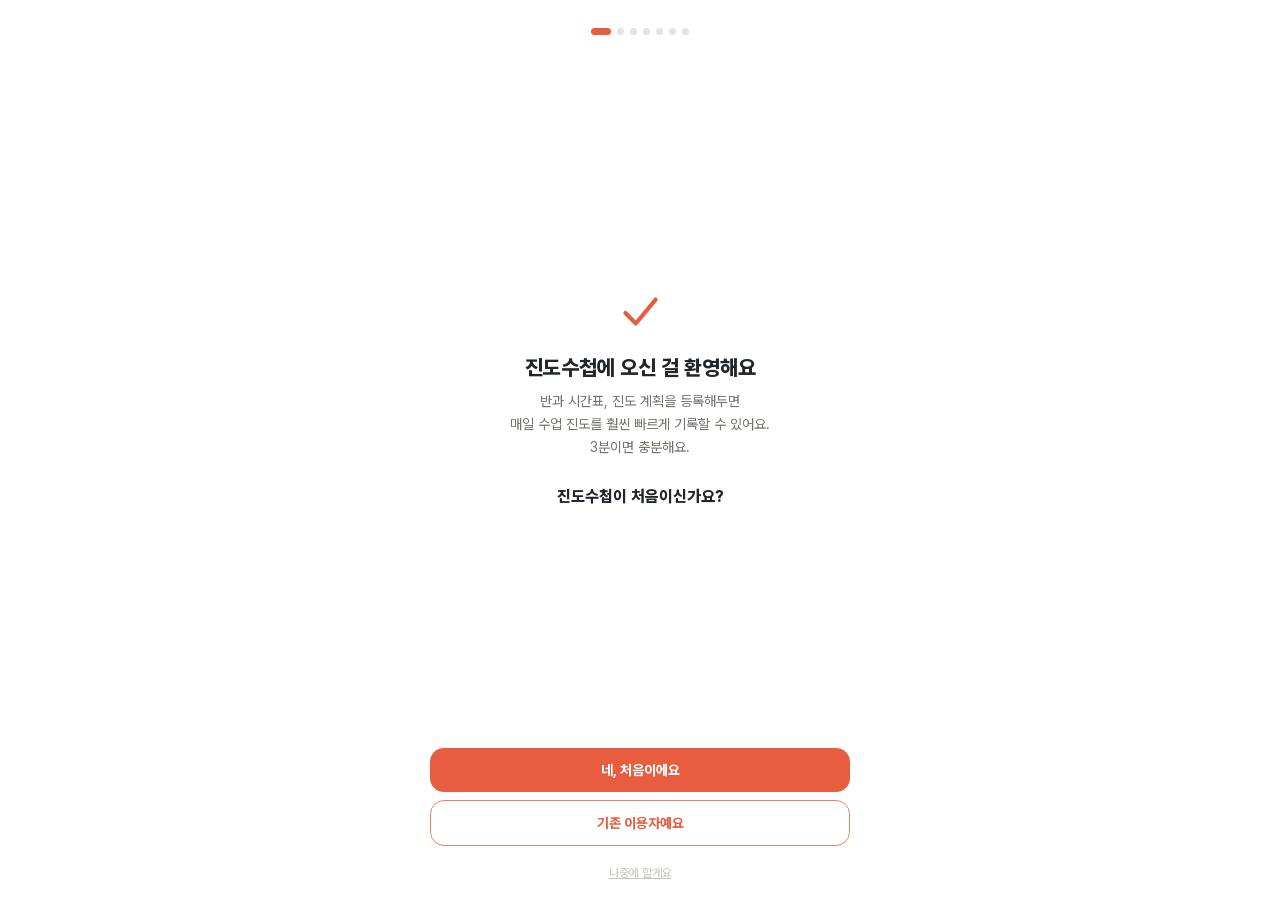
==== index.html @ 6992fb8b "Add files via upload" ====
<!DOCTYPE html>
<html lang="ko">
<head>
<!-- Google tag (gtag.js) -->
<script async src="https://www.googletagmanager.com/gtag/js?id=G-JRPY65K2VF"></script>
<script>
  window.dataLayer = window.dataLayer || [];
  function gtag(){dataLayer.push(arguments);}
  gtag('js', new Date());

  gtag('config', 'G-JRPY65K2VF');
</script>
<meta charset="UTF-8">
<meta name="viewport" content="width=device-width, initial-scale=1.0, maximum-scale=1.0, viewport-fit=cover">
<title>진도수첩</title>
<meta name="theme-color" content="#FFFFFF">
<meta name="apple-mobile-web-app-capable" content="yes">
<meta name="apple-mobile-web-app-status-bar-style" content="default">
<meta name="apple-mobile-web-app-title" content="진도수첩">
<link rel="apple-touch-icon" href="[data-uri]">
<link rel="icon" href="[data-uri]">
<link rel="manifest" href="[data-uri]">
<link rel="stylesheet" href="lib/fonts/pretendard.css" onerror="this.onerror=null;this.href='https://cdn.jsdelivr.net/gh/orioncactus/pretendard@v1.3.9/dist/web/static/pretendard.css'" />
<style>
  :root{
    --bg:#FFFFFF;
    --bg-soft:#F2F4F6;
    --card:#FFFFFF;
    --ink:#22252A;
    --ink-soft:#75726C;
    --ink-faint:#C9C6BF;
    --line:#E3E3E1;
    --sage:#7E9A74;
    --sage-deep:#48603F;
    --sage-bg:#E6EDE2;
    --coral:#EB8267;
    --coral-deep:#E85D40;
    --coral-bg:#FBEAE5;
    --lav:#8D82A8;
    --lav-deep:#54486F;
    --lav-bg:#E7E3EF;
    --butter:#B5924A;
    --butter-deep:#71581F;
    --butter-bg:#EFE7D3;
    --rose:#AD6D68;
    --rose-deep:#733B36;
    --stamp:#7E9A74;
    --holiday-bg:#FCE8E6;
    --gray-100:#EBEBEB;
    --gray-400:#808080;
    --gray-700:#464646;
    --shadow: 0 4px 20px rgba(34,37,42,0.09);
    --shadow-soft: 0 2px 10px rgba(34,37,42,0.06);
    --radius: 18px;
  }
  :root[data-theme="dark"]{
    --bg:#17171C;
    --bg-soft:#232329;
    --card:#202028;
    --ink:#F2F1EF;
    --ink-soft:#B8B6C0;
    --ink-faint:#5C5A66;
    --line:#2E2E36;
    --sage:#7E9A74;
    --sage-deep:#9BC78F;
    --sage-bg:#1E2B22;
    --coral:#EFA089;
    --coral-deep:#EC7B5C;
    --coral-bg:#3A281F;
    --rose-deep:#D89A94;
    --stamp:#9BC78F;
    --holiday-bg:#3A2420;
    --gray-100:#2B2B31;
    --gray-400:#6E6E78;
    --gray-700:#D8D6DC;
    --shadow: 0 2px 14px rgba(0,0,0,0.4);
    --shadow-soft: 0 1px 3px rgba(0,0,0,0.3);
  }
  /* 위 week-cell은 요청에 따라 특정 헥스 색을 직접 썼는데, 다크 모드에서는 그대로 두면 색이 안 맞아서 따로 다시 입혀준다 */
  :root[data-theme="dark"] .week-title{color:var(--ink);}
  :root[data-theme="dark"] .week-cell .wc-dow{color:var(--ink-faint);}
  :root[data-theme="dark"] .week-cell .wc-num{color:var(--ink);}
  :root[data-theme="dark"] #openMonthSheetBtn{color:var(--ink-soft) !important;}
  *{box-sizing:border-box;-webkit-tap-highlight-color:transparent;}
  html,body{margin:0;padding:0;overscroll-behavior:none;}
  body{
    background:var(--bg);
    color:var(--ink);
    font-family:'Pretendard', -apple-system, 'Apple SD Gothic Neo', sans-serif;
    -webkit-font-smoothing:antialiased;
    min-height:100vh;
    transition:background .2s ease, color .2s ease;
  }
  h1,h2,h3{ font-family:'Pretendard', sans-serif; font-weight:700; letter-spacing:-0.3px; }
  h1{ font-size:1.5rem; font-weight:800; letter-spacing:-0.4px; }
  #app{
    max-width:520px;
    margin:0 auto;
    min-height:100vh;
    display:flex;
    flex-direction:column;
    position:relative;
    padding-top:env(safe-area-inset-top);
    background:var(--bg);
  }
  .save-badge{
    position:fixed;
    top:calc(env(safe-area-inset-top) + 14px);
    right:16px;
    font-size:0.75rem;
    color:var(--coral-deep);
    background:var(--coral-bg);
    padding:6px 12px;
    border-radius:20px;
    box-shadow:var(--shadow-soft);
    opacity:0;
    transform:translateY(-6px);
    pointer-events:none;
    transition:opacity .25s ease, transform .25s ease;
    white-space:nowrap;
    z-index:500;
  }
  .save-badge.show{opacity:1;transform:translateY(0);}
  main{
    flex:1;
    padding:18px 16px 96px;
    overflow-x:hidden;
  }
  .empty-state{
    text-align:center;
    padding:60px 20px;
    color:var(--ink-soft);
  }
  .empty-state .big-emoji{font-size:2.125rem;margin-bottom:10px;}
  .empty-state h2{color:var(--ink);font-size:1.375rem;margin:6px 0 6px;}
  .empty-state p{font-size:0.875rem;line-height:1.6;margin:0 0 18px;}
  button.btn{
    font-family:'Pretendard',sans-serif;
    font-weight:700;
    font-size:0.875rem;
    border:none;
    border-radius:14px;
    padding:14px 18px;
    cursor:pointer;
    background:var(--coral-deep);
    color:#fff;
    transition:opacity .12s ease, transform .1s ease;
  }
  button.btn:active{opacity:.85;transform:scale(.97);}
  button.btn.ghost{
    background:var(--card);
    color:var(--coral-deep);
    border:1px solid var(--coral);
  }
  button.btn.coral{background:var(--coral-deep);}
  button.btn.small{padding:7px 12px;font-size:0.7812rem;border-radius:9px;}
  button.icon-btn{
    background:none;border:none;cursor:pointer;
    font-size:0.9375rem;color:var(--ink-soft);
    padding:6px 10px;border-radius:7px;
    font-family:inherit;
    transition:background .12s ease, transform .1s ease;
  }
  button.icon-btn:active{background:var(--bg-soft);transform:scale(.94);}

  .status-btn, .tab-pill, .card-folded, .excuse-btn, .nav-btn, .class-chip, .check, .now-focus-badge, .stamp, .settings-menu-row, .week-cell, .quick-add-btn{
    transition:transform .1s ease, opacity .1s ease, background .12s ease, border-color .12s ease;
  }
  .status-btn:active, .tab-pill:active, .card-folded:active, .excuse-btn:active, .nav-btn:active, .check:active, .settings-menu-row:active, .week-cell:active, .quick-add-btn:active{
    transform:scale(.96);
  }

  .week-header{margin:6px 0 16px;}
  .week-header-top{
    display:flex;align-items:center;justify-content:space-between;margin-bottom:10px;
  }
  .week-title{font-size:1.625rem;font-weight:800;color:#191F28;letter-spacing:-0.4px;}
  .week-strip{display:grid;grid-template-columns:repeat(5,1fr);gap:2px;}
  .week-cell{
    display:flex;flex-direction:column;align-items:center;gap:4px;
    padding:4px 2px 2px;cursor:pointer;position:relative;
    background:none;
  }
  .week-cell .wc-dow{font-size:0.6875rem;color:#6B7684;font-weight:600;}
  .week-cell .wc-num{
    font-size:1.0625rem;font-weight:600;color:#191F28;
    width:34px;height:34px;display:flex;align-items:center;justify-content:center;
    border-radius:50%;transition:background .15s ease, color .15s ease;
  }
  .week-cell .wc-dot-wrap{height:4px;display:flex;align-items:center;justify-content:center;}
  .week-cell .wc-dot{width:4px;height:4px;border-radius:50%;background:var(--coral-deep);}
  .week-cell.is-today .wc-dow{color:var(--coral-deep);}
  .week-cell.is-today .wc-num{color:var(--coral-deep);font-weight:800;}
  .week-cell.selected .wc-num{background:var(--coral-deep);color:#fff;}
  .week-cell.selected .wc-dot{background:var(--coral-deep);}

  .month-sheet-box{max-width:420px;}
  .ms-divider{height:1px;background:var(--line);margin:14px 0 12px;}
  .ms-selected-date{font-size:0.875rem;font-weight:700;color:var(--ink);margin-bottom:6px;}
  .ms-events{display:flex;flex-direction:column;gap:3px;}
  .ms-event-item{font-size:0.8125rem;color:var(--ink-soft);line-height:1.4;}

  .card{
    position:relative;
    background:var(--card);
    border-radius:var(--radius);
    box-shadow:var(--shadow);
    padding:18px 18px 16px;
    margin-bottom:16px;
    overflow:visible;
  }
  .card .card-head{
    display:flex;align-items:center;justify-content:space-between;
    margin-bottom:10px;
  }
  .period-tag{
    font-size:0.7188rem;font-weight:600;color:var(--ink-soft);
    background:var(--bg-soft);
    padding:3px 8px;border-radius:6px;
  }
  .class-chip{
    font-size:0.8438rem;font-weight:600;
    padding:3px 10px;border-radius:6px;
    color:var(--ink);
    background:var(--bg-soft);
  }
  select, input[type=text], textarea{
    font-family:'Pretendard',sans-serif;
    font-size:0.875rem;
    color:var(--ink);
    background:var(--bg-soft);
    border:1px solid transparent;
    border-radius:10px;
    padding:10px 12px;
    width:100%;
    outline:none;
    transition:border-color .12s ease, background .12s ease;
  }
  select{
    appearance:none;-webkit-appearance:none;-moz-appearance:none;
    background-image:url("data:image/svg+xml,%3Csvg xmlns='http://www.w3.org/2000/svg' viewBox='0 0 20 20' fill='none' stroke='%2375726C' stroke-width='2' stroke-linecap='round' stroke-linejoin='round'%3E%3Cpath d='M5 8l5 5 5-5'/%3E%3C/svg%3E");
    background-repeat:no-repeat;
    background-position:right 10px center;
    background-size:15px;
    padding-right:32px;
  }
  select:focus, input[type=text]:focus, textarea:focus{
    border-color:var(--coral);background:var(--card);
  }
  .field-row{margin-bottom:9px;}
  .field-row label{
    font-size:0.7188rem;color:var(--ink-soft);font-weight:600;
    display:block;margin-bottom:4px;
  }
  .page-row{display:flex;gap:8px;}
  .page-row input{flex:1;}

  .check-row{display:flex;gap:10px;margin-top:10px;flex-wrap:wrap;}
  .check{
    display:flex;align-items:center;gap:7px;
    font-size:0.8438rem;font-weight:600;color:var(--ink-soft);
    cursor:pointer;user-select:none;
    background:var(--bg-soft);
    padding:7px 12px;border-radius:7px;
    border:1px solid var(--line);
    transition: all .15s ease;
  }
  .check input{display:none;}
  .check .mark{
    width:16px;height:16px;border-radius:4px;
    border:1.5px solid var(--ink-faint);
    background:var(--card);
    display:flex;align-items:center;justify-content:center;
    flex-shrink:0;
  }
  .check .mark::after{
    content:'';width:8px;height:4px;
    border-left:2px solid #fff;border-bottom:2px solid #fff;
    transform:rotate(-45deg) translate(1px,-1px);
    opacity:0;
  }
  .check.on{background:var(--coral-bg);border-color:var(--coral);color:var(--coral-deep);}
  .check.on .mark{background:var(--coral-deep);border-color:var(--coral-deep);}
  .check.progress.on{background:var(--coral-bg);border-color:var(--coral);color:var(--coral-deep);}
  .check.progress.on .mark{background:var(--coral-deep);border-color:var(--coral-deep);}
  .check.problem.on{background:var(--coral-bg);border-color:var(--coral);color:var(--coral-deep);}
  .check.problem.on .mark{background:var(--coral-deep);border-color:var(--coral-deep);}
  .check.on .mark::after{opacity:1;}



  .status-seg{display:grid;grid-template-columns:repeat(4,1fr);gap:6px;margin-bottom:9px;}
  .status-btn{
    display:flex;flex-direction:column;align-items:center;justify-content:center;gap:4px;
    font-size:0.6875rem;font-weight:600;text-align:center;
    padding:9px 2px;border-radius:9px;
    border:none;background:var(--bg-soft);
    color:var(--ink-soft);cursor:pointer;
  }
  .status-btn .status-ico{display:flex;align-items:center;justify-content:center;flex-shrink:0;}
  .status-btn.on{background:var(--coral-bg);color:var(--coral-deep);}

  .prev-progress{
    font-size:0.75rem;color:var(--ink-soft);background:var(--bg-soft);
    border-radius:7px;padding:7px 10px;margin-bottom:10px;line-height:1.5;
  }
  .prev-progress b{color:var(--ink);font-weight:600;}

  .prev-hero{background:rgba(255,94,54,0.055);border-radius:12px;padding:14px 16px;margin-bottom:14px;}
  .prev-hero-label{font-size:0.6875rem;font-weight:700;color:var(--ink-soft);letter-spacing:.03em;margin-bottom:6px;text-transform:uppercase;}
  .prev-hero-value{font-size:1.125rem;font-weight:800;color:var(--ink);line-height:1.35;word-break:keep-all;}
  .prev-hero-meta{font-size:0.75rem;color:var(--ink-soft);margin-top:6px;display:flex;align-items:center;gap:4px;}
  .prev-hero.empty .prev-hero-value{font-size:0.9375rem;font-weight:600;color:var(--ink-soft);}

  .now-focus-badge{
    display:inline-flex;align-items:center;gap:6px;font-size:0.75rem;font-weight:700;
    color:var(--coral-deep);margin-bottom:10px;
  }
  .now-focus-dot{
    width:7px;height:7px;border-radius:50%;background:var(--coral-deep);flex-shrink:0;
    box-shadow:0 0 0 0 rgba(255,94,54,0.55);
    animation:focusPulse 1.6s ease-out infinite;
  }
  @keyframes focusPulse{
    0%{box-shadow:0 0 0 0 rgba(255,94,54,0.5);}
    70%{box-shadow:0 0 0 7px rgba(255,94,54,0);}
    100%{box-shadow:0 0 0 0 rgba(255,94,54,0);}
  }
  .card.is-focus{
    box-shadow:var(--shadow);
    border-left:5px solid var(--coral-deep);
    border-radius:6px var(--radius) var(--radius) 6px;
    padding-left:13px;
  }

  .card-folded{
    display:flex;align-items:center;gap:8px;background:var(--bg-soft);
    border-radius:10px;padding:9px 12px;margin-bottom:8px;cursor:pointer;
    opacity:0.72;transition:opacity .2s ease;
    animation:foldIn .6s ease;
  }
  .card-folded:hover{opacity:0.95;}
  .card-folded .period-tag-mini{font-size:0.6875rem;color:var(--ink-faint);white-space:nowrap;}
  .card-folded .class-chip{flex-shrink:0;}
  .card-folded .folded-progress{flex:1;min-width:0;font-size:0.8125rem;color:var(--ink-soft);overflow:hidden;text-overflow:ellipsis;white-space:nowrap;}
  @keyframes foldIn{from{opacity:0;transform:translateY(-4px);}to{opacity:0.72;transform:translateY(0);}}

  .completed-zone-label{
    font-size:0.6875rem;font-weight:700;color:var(--ink-faint);letter-spacing:.04em;
    margin:18px 0 8px;display:flex;align-items:center;gap:8px;
  }
  .completed-zone-label::after{content:'';flex:1;height:1px;background:var(--line);}

  .onboarding-overlay{
    position:fixed;inset:0;background:var(--bg);z-index:9000;
    display:flex;flex-direction:column;
    padding:calc(28px + env(safe-area-inset-top)) 20px calc(20px + env(safe-area-inset-bottom));overflow-y:auto;
  }
  .onboarding-dots{display:flex;gap:6px;justify-content:center;margin-bottom:28px;flex-shrink:0;}
  .onboarding-dot{width:7px;height:7px;border-radius:50%;background:var(--line);transition:all .2s ease;}
  .onboarding-dot.active{background:var(--coral-deep);width:20px;border-radius:4px;}
  .onboarding-body{flex:1;display:flex;flex-direction:column;justify-content:center;max-width:420px;margin:0 auto;width:100%;}
  .onboarding-icon{width:52px;height:52px;margin:0 auto 18px;display:block;}
  .onboarding-title{font-size:1.3125rem;font-weight:800;text-align:center;margin-bottom:10px;color:var(--ink);word-break:keep-all;}
  .onboarding-desc{font-size:0.875rem;color:var(--ink-soft);text-align:center;line-height:1.65;margin-bottom:6px;word-break:keep-all;}
  .onboarding-actions{max-width:420px;margin:20px auto 0;width:100%;flex-shrink:0;}
  .onboarding-actions .btn{margin-bottom:8px;}
  .onboarding-back{display:inline-block;font-size:0.75rem;color:var(--ink-faint);text-decoration:underline;margin-bottom:16px;cursor:pointer;}
  .onboarding-skip{display:block;text-align:center;font-size:0.75rem;color:var(--ink-faint);text-decoration:underline;margin-top:12px;cursor:pointer;}
  .onboarding-class-list{margin:14px 0;}
  .onboarding-class-chip{
    display:inline-flex;align-items:center;gap:6px;background:var(--bg-soft);
    border-radius:20px;padding:6px 8px 6px 14px;margin:0 6px 6px 0;font-size:0.8125rem;font-weight:600;
  }
  .onboarding-class-chip .x{cursor:pointer;color:var(--ink-faint);width:18px;height:18px;display:flex;align-items:center;justify-content:center;border-radius:50%;}
  .onboarding-class-chip .x:hover{background:var(--line);}

  .wr-modal-box{padding:0;overflow:hidden;}
  .wr-viewport{display:flex;width:200%;transition:transform .3s ease;}
  .wr-viewport.go-step2{transform:translateX(-50%);}
  .wr-step{width:50%;flex-shrink:0;display:flex;flex-direction:column;max-height:85vh;transition:opacity .3s ease;}
  .wr-step1{opacity:1;}
  .wr-step2{opacity:0;}
  .wr-viewport.go-step2 .wr-step1{opacity:0;}
  .wr-viewport.go-step2 .wr-step2{opacity:1;}
  .wr-scroll{flex:1;overflow-y:auto;padding:20px 18px 4px;}
  .wr-step2-scroll{display:flex;flex-direction:column;align-items:center;justify-content:center;text-align:center;padding:40px 24px;}
  .wr-actions{margin:0;padding:14px 18px calc(14px + env(safe-area-inset-bottom));border-top:1px solid var(--line);flex-shrink:0;}
  .wr-class-block{margin-bottom:16px;padding-bottom:14px;border-bottom:1px solid var(--line);}
  .wr-class-block:last-child{border-bottom:none;margin-bottom:0;padding-bottom:0;}
  .wr-class-head{display:flex;align-items:center;justify-content:space-between;margin-bottom:8px;}
  .wr-session-count{font-size:0.75rem;color:var(--ink-faint);}
  .wr-item{font-size:0.8125rem;color:var(--ink-soft);line-height:1.55;}
  .wr-item.wr-empty{color:var(--ink-faint);}
  .wr-item-page{color:var(--ink-faint);}
  .wr-exam-badge{display:inline-block;font-size:0.75rem;font-weight:700;padding:4px 10px;border-radius:8px;margin-top:6px;}
  .wr-exam-badge.done{background:var(--coral-bg);color:var(--coral-deep);}
  .wr-exam-badge.pending{background:var(--bg-soft);color:var(--ink-soft);}
  .wr-memo{font-size:0.75rem;color:var(--ink-faint);margin-top:6px;font-style:italic;}
  .wr-clover{font-size:4.5rem;line-height:1;margin-bottom:18px;}
  .wr-cheer-text{font-size:1.0625rem;font-weight:700;color:var(--ink);line-height:1.7;text-align:center;}

  .quick-add-row{display:flex;gap:8px;margin-top:12px;}
  .quick-add-btn{
    flex:1;text-align:center;font-size:0.75rem;font-weight:600;color:var(--ink-soft);
    background:none;border:1px solid var(--line);border-radius:20px;padding:8px 10px;cursor:pointer;
  }
  .quick-add-btn.ghost-text{
    flex:none;width:100%;background:none;color:var(--ink-faint);font-weight:500;
    text-decoration:underline;padding:4px 0;margin-top:12px;text-align:center;font-size:0.75rem;
  }
  .memo-wrap{margin-top:8px;display:none;}
  .memo-wrap.show{display:block;}
  .memo-wrap .field-row:last-child{margin-bottom:0;}

  .extra-list{display:flex;flex-direction:column;gap:6px;margin-bottom:8px;}
  .extra-item-row{
    display:flex;align-items:center;gap:8px;
    background:var(--bg-soft);border-radius:7px;padding:6px 8px;
    font-size:0.8125rem;
  }
  .extra-item-row .grow{flex:1;}
  .mini-status-group{display:flex;gap:2px;}
  .mini-status-btn{
    display:flex;align-items:center;justify-content:center;
    padding:3px;border-radius:5px;cursor:pointer;color:var(--ink-faint);
  }
  .mini-status-btn.on{background:var(--coral-bg);color:var(--coral-deep);}
  .remove-extra{cursor:pointer;color:var(--rose-deep,#B3435C);font-size:0.875rem;padding:2px 4px;}
  .extra-add-row{display:flex;gap:8px;align-items:center;}
  .extra-add-row select{flex:1;}

  .excuse-toggle-row{
    display:flex; align-items:center; flex-wrap:wrap; gap:6px;
  }
  .excuse-btn{
    font-size:0.7188rem;color:var(--ink-soft);cursor:pointer;
    padding:4px 9px;border-radius:20px;background:var(--bg-soft);border:1px solid var(--line);
  }
  .excuse-btn:active{background:var(--coral-bg);color:var(--coral-deep);}
  .excused-note{
    font-size:0.8438rem;color:var(--ink-soft);background:var(--bg-soft);
    border-radius:8px;padding:14px;text-align:center;margin-bottom:8px;
  }
  .excused-undo{
    font-size:0.75rem;color:var(--coral-deep);text-decoration:underline;
    cursor:pointer;text-align:center;
  }

  .today-bar-btn{
    display:block; width:100%; margin-bottom:10px;
    background:var(--coral-deep); color:#fff; border:none;
    font-family:'Pretendard',sans-serif; font-weight:700; font-size:0.875rem;
    padding:11px; border-radius:10px; cursor:pointer;
  }
  .today-bar-btn:active{opacity:.85;}

  .card.exam-blocked{ background:var(--bg-soft); }
  .card.exam-blocked .excused-note{ background:var(--holiday-bg); color:var(--coral-deep); margin-bottom:0; }

  .modal-overlay{
    position:fixed; inset:0; background:rgba(34,37,42,0.45);
    display:flex; align-items:flex-end; justify-content:center;
    z-index:1000;
  }
  .modal-box{
    background:var(--card); width:100%; max-width:480px;
    border-radius:16px 16px 0 0; padding:20px 18px calc(20px + env(safe-area-inset-bottom));
    max-height:85vh; overflow-y:auto;
  }
  .modal-box h3{margin:0 0 14px;font-size:1.0625rem;}
  .modal-actions{display:flex;gap:8px;justify-content:flex-end;margin-top:14px;}

  .coachmark-overlay{
    position:fixed;inset:0;z-index:2000;
    opacity:0;pointer-events:none;
    transition:opacity .35s cubic-bezier(.4,0,.2,1);
  }
  .coachmark-overlay.show{opacity:1;pointer-events:auto;}
  .coachmark-hole{
    position:fixed;border-radius:50%;
    box-shadow:0 0 0 9999px rgba(0,0,0,0.6);
    transition:left .35s cubic-bezier(.4,0,.2,1), top .35s cubic-bezier(.4,0,.2,1), width .35s cubic-bezier(.4,0,.2,1), height .35s cubic-bezier(.4,0,.2,1);
    pointer-events:none;
  }
  .coachmark-bubble{
    position:fixed;background:#fff;color:#22252A;border-radius:14px;
    padding:16px 16px 14px;box-shadow:0 12px 32px rgba(0,0,0,0.28);
    opacity:0;transform:translateY(-8px) scale(.97);
    transition:opacity .35s cubic-bezier(.4,0,.2,1), transform .35s cubic-bezier(.4,0,.2,1), left .35s cubic-bezier(.4,0,.2,1), top .35s cubic-bezier(.4,0,.2,1);
  }
  .coachmark-overlay.show .coachmark-bubble{opacity:1;transform:translateY(0) scale(1);}
  .coachmark-arrow{
    position:absolute;top:-7px;width:14px;height:14px;background:#fff;
    transform:translateX(-50%) rotate(45deg);border-radius:3px 0 0 0;
    transition:left .35s cubic-bezier(.4,0,.2,1);
  }
  .coachmark-text{font-size:0.875rem;line-height:1.55;color:#22252A;margin-bottom:14px;font-weight:600;}
  .coachmark-actions{display:flex;align-items:center;justify-content:space-between;gap:10px;}
  .coachmark-skip{font-size:0.75rem;color:#8B8B93;text-decoration:underline;cursor:pointer;flex-shrink:0;}
  .coachmark-actions .btn{flex-shrink:0;}

  .undo-toast{
    position:fixed; left:50%; bottom:calc(78px + env(safe-area-inset-bottom)); transform:translateX(-50%);
    background:#2C2C2A; color:#fff; font-size:0.8125rem;
    padding:10px 14px; border-radius:10px; display:flex; align-items:center; gap:14px;
    z-index:999; box-shadow:0 4px 16px rgba(0,0,0,0.2);
    max-width:90vw;
  }
  .undo-toast .undo-btn{color:var(--coral); font-weight:600; text-decoration:underline; cursor:pointer; white-space:nowrap;}
  .save-toast{
    position:fixed; left:50%; bottom:calc(78px + env(safe-area-inset-bottom));
    transform:translate(-50%,16px); opacity:0;
    background:#2C2C2A; color:#fff; font-size:0.8125rem;
    padding:10px 16px; border-radius:10px; box-shadow:0 4px 16px rgba(0,0,0,0.2);
    z-index:999; max-width:90vw; pointer-events:none;
    transition:opacity .25s ease, transform .25s ease;
  }
  .save-toast.show{opacity:1; transform:translate(-50%,0);}

  .stamp{
    display:inline-flex;align-items:center;
    height:22px;box-sizing:border-box;
    padding:0 9px;
    border-radius:6px;
    border:1px solid var(--line);
    color:var(--ink-soft);
    font-weight:600;
    font-size:0.7188rem;
    line-height:1;
    letter-spacing:0.2px;
    background: var(--bg-soft);
    margin-left:auto;
  }
  .card-head{gap:8px;}

  .bottom-nav{
    position:sticky;bottom:0;left:0;right:0;
    background:var(--card);
    box-shadow:0 -1px 10px rgba(34,37,42,0.05);
    display:flex;
    padding:8px 4px calc(8px + env(safe-area-inset-bottom));
    max-width:520px;
    margin:0 auto;
    width:100%;
  }
  .nav-btn{
    flex:1;
    display:flex;flex-direction:column;align-items:center;gap:3px;
    background:none;border:none;cursor:pointer;
    color:var(--gray-400);
    font-family:'Pretendard',sans-serif;
    font-size:0.6875rem;font-weight:600;
    padding:6px 2px;
    border-radius:12px;
  }
  .nav-btn .ico{position:relative;width:20px;height:20px;transition:transform .12s ease;}
  .nav-btn .ico svg{position:absolute;top:0;left:0;display:block;transition:opacity .15s ease;}
  .nav-btn .ico .ico-solid{opacity:0;}
  .nav-btn.active .ico .ico-outline{opacity:0;}
  .nav-btn.active .ico .ico-solid{opacity:1;}
  .nav-btn.active{color:var(--coral-deep);}
  .nav-btn.active .ico{transform:scale(1.08);}

  section.view{display:none;opacity:0;transform:translateY(6px);transition:opacity .18s ease, transform .18s ease;}
  section.view.active{display:block;}
  section.view.active.in{opacity:1;transform:translateY(0);}

  /* 달력 */
  .cal-head{display:flex;align-items:center;justify-content:space-between;margin:6px 0 14px;}
  .cal-head h2{margin:0;font-size:1.375rem;}
  .cal-grid{display:grid;grid-template-columns:repeat(7,minmax(0,1fr));gap:5px;}
  .cal-dow{text-align:center;font-size:0.7188rem;color:var(--ink-soft);font-weight:600;padding-bottom:4px;min-width:0;}
  .cal-cell{
    aspect-ratio:auto;
    border-radius:12px;
    background:var(--card);
    border:1px solid var(--line);
    display:flex;flex-direction:column;align-items:center;justify-content:flex-start;
    padding:6px 2px 4px;
    cursor:pointer;
    position:relative;
    min-height:68px;
    min-width:0;
    overflow:hidden;
  }
  .cal-cell .event-label{
    font-size:0.5312rem; color:var(--coral-deep); font-weight:600;
    width:100%; max-width:100%; overflow:hidden; text-overflow:ellipsis; white-space:nowrap;
    margin-top:2px; padding:0 2px; box-sizing:border-box;
  }
  .cal-cell.empty{background:transparent;border:none;cursor:default;}
  .cal-cell.today{border-color:var(--coral);border-width:2px;}
  .cal-cell.holiday{background:var(--holiday-bg);}
  .cal-cell.selected{background:var(--coral-bg);border-color:var(--coral);}
  .cal-cell .num{font-size:0.8125rem;font-weight:600;color:var(--ink);}
  .cal-cell.holiday .num{color:var(--coral-deep);}
  .cal-cell .dots{display:flex;gap:2px;flex-wrap:wrap;justify-content:center;margin-top:3px;}
  .cal-cell .dot{width:6px;height:6px;border-radius:50%;}
  .cal-cell .exam-flag{position:absolute;top:3px;right:4px;width:5px;height:5px;border-radius:50%;background:var(--coral-deep);}
  .cal-cell .stamp-mini{position:absolute;bottom:2px;right:3px;width:5px;height:5px;border-radius:50%;background:var(--coral-deep);}
  .legend{display:flex;flex-wrap:wrap;gap:8px;margin-top:14px;}
  .legend .item{display:flex;align-items:center;gap:5px;font-size:0.75rem;color:var(--ink-soft);}
  .legend .sw{width:9px;height:9px;border-radius:50%;}

  .day-panel{margin-top:18px;}
  .day-panel h3{font-size:1rem;margin:0 0 8px;color:var(--ink);}

  /* 반별 현황 */
  .class-card{
    background:var(--card);border-radius:var(--radius);
    box-shadow:var(--shadow-soft);
    padding:16px;margin-bottom:12px;
  }
  .class-card .class-card-body{flex:1; min-width:0;}
  .class-card .row1{display:flex;align-items:center;justify-content:space-between;margin-bottom:10px;}
  .class-card .badge{
    display:inline-flex;align-items:center;justify-content:center;
    min-width:84px;height:24px;box-sizing:border-box;
    font-size:0.6875rem;font-weight:600;line-height:1;
    padding:0 10px;border-radius:6px;text-align:center;white-space:nowrap;
  }
  .badge.slow{background:var(--coral-bg);color:var(--coral-deep);}
  .badge.fast{background:var(--gray-100);color:var(--gray-700);}
  .badge.complete{background:var(--coral-deep);color:#fff;}
  .classes-top-row{display:flex;align-items:center;justify-content:space-between;margin:6px 0 14px;}

  .confetti-container{position:fixed;inset:0;pointer-events:none;z-index:10000;overflow:hidden;}
  .confetti-piece{
    position:absolute;top:-24px;width:8px;height:14px;border-radius:2px;
    animation-name:confettiFall;animation-timing-function:cubic-bezier(.35,0,.65,1);animation-fill-mode:forwards;
  }
  @keyframes confettiFall{
    0%{transform:translateY(0) rotate(0deg);opacity:1;}
    100%{transform:translateY(112vh) rotate(var(--rot,360deg));opacity:0.35;}
  }
  .progress-bar-bg{
    height:8px;background:var(--bg-soft);border-radius:20px;overflow:hidden;margin:8px 0;
  }
  .progress-bar-fill{height:100%;border-radius:20px;transition:width .3s ease;background:#3A3A3A;}
  .stat-hero{display:flex;align-items:baseline;gap:7px;}
  .stat-hero-num{font-size:1.75rem;font-weight:800;color:var(--ink);line-height:1;letter-spacing:-0.5px;}
  .stat-hero-sub{font-size:0.75rem;color:var(--ink-soft);}
  .class-card .meta{font-size:0.75rem;color:var(--ink-faint);line-height:1.7;}
  .class-card .meta b{color:var(--ink-soft);font-weight:600;}

  /* D-day */
  .exam-card{
    background:var(--card);border-radius:var(--radius);
    box-shadow:var(--shadow-soft);
    padding:16px;margin-bottom:14px;
  }
  .exam-card .exam-top{display:flex;align-items:baseline;justify-content:space-between;margin-bottom:4px;}
  .exam-card .exam-name{font-size:1rem;font-weight:600;}
  .source-chip{
    display:inline-block;font-size:0.625rem;font-weight:700;
    padding:2px 7px;border-radius:20px;margin-left:6px;vertical-align:middle;
  }
  .source-chip.academic{background:var(--bg-soft);color:var(--ink-faint);}
  .source-chip.personal{background:var(--coral-bg);color:var(--coral-deep);}
  .exam-card .dday{font-family:'Pretendard',sans-serif;font-size:1.5rem;font-weight:800;color:var(--coral-deep);letter-spacing:-0.5px;}
  .exam-card .exam-date{font-size:0.75rem;color:var(--ink-soft);margin-bottom:10px;}
  .pace-row{
    background:var(--bg-soft);border-radius:12px;
    padding:10px 12px;margin-bottom:8px;font-size:0.8125rem;
  }
  .pace-row-top{display:flex;justify-content:space-between;align-items:center;margin-bottom:7px;gap:8px;}
  .pace-row .cname{font-weight:600;}
  .pace-row-bottom{display:flex;align-items:center;gap:9px;}
  .pace-nums{white-space:nowrap;font-size:0.75rem;color:var(--ink-faint);}
  .pace-nums b{color:var(--ink);font-weight:700;}
  .pace-gauge-bg{flex:1;height:4px;border-radius:2px;background:var(--card);overflow:hidden;}
  .pace-gauge-fill{height:100%;border-radius:2px;transition:width .3s ease;}
  .pace-gauge-fill.ok{background:#3FA95C;}
  .pace-gauge-fill.tight{background:#E0972B;}
  .pace-gauge-fill.danger{background:var(--coral-deep);}
  .pace-gauge-fill.done{background:var(--coral-deep);}
  .pace-tag{
    display:inline-flex;align-items:center;justify-content:center;
    min-width:66px;height:23px;box-sizing:border-box;
    font-size:0.7188rem;font-weight:700;line-height:1;
    padding:0 8px;border-radius:20px;text-align:center;white-space:nowrap;flex-shrink:0;
  }
  .pace-tag.ok{background:#E3F3E7;color:#2F8F52;}
  .pace-tag.tight{background:#FCEEDA;color:#B9720F;}
  .pace-tag.danger{background:var(--coral-bg);color:var(--coral-deep);}
  .pace-tag.done{background:var(--coral-deep);color:#fff;}
  .pace-tag-dot{width:6px;height:6px;border-radius:50%;background:currentColor;margin-right:4px;flex-shrink:0;}
  .pace-tag-check{margin-right:3px;font-weight:800;}

  .accordion-toggle{
    display:flex;align-items:center;justify-content:center;gap:5px;
    width:100%;background:none;border:none;color:var(--ink-faint);
    font-size:0.75rem;font-weight:600;padding:9px 0 3px;margin-top:2px;cursor:pointer;
  }
  .accordion-toggle .chev{display:inline-block;transition:transform .25s ease;font-size:0.6875rem;}
  .accordion-toggle.open .chev{transform:rotate(180deg);}
  .accordion-body{
    overflow:hidden;max-height:0;opacity:0;
    transition:max-height .32s ease, opacity .32s ease;
  }
  .accordion-body.open{max-height:1200px;opacity:1;margin-top:6px;}

  /* 설정 */
  .settings-section{
    background:var(--card);border-radius:var(--radius);
    box-shadow:var(--shadow-soft);
    padding:16px;margin-bottom:14px;
  }
  .settings-section h3{margin:0 0 12px;font-size:1.0625rem;display:flex;align-items:center;gap:6px;}
  .class-list-item{
    display:flex;align-items:center;gap:8px;margin-bottom:8px;
  }
  .class-list-item .swatch{width:20px;height:20px;border-radius:7px;flex-shrink:0;}
  .class-list-item input{flex:1;}
  .add-row{display:flex;gap:8px;margin-top:6px;}
  .add-row input{flex:1;}

  table.sched-table{width:100%;border-collapse:collapse;font-size:0.7812rem;}
  table.sched-table th, table.sched-table td{padding:4px 3px;text-align:center;}
  table.sched-table th{color:var(--ink-soft);font-weight:600;}
  table.sched-table .lunch-row td{
    background:var(--gray-100); color:var(--gray-700); font-weight:600;
    font-size:0.6875rem; padding:5px 3px; border-radius:6px;
  }
  table.sched-table select{padding:5px 16px 5px 2px;font-size:0.7188rem;border-radius:7px;background-position:right 2px center;background-size:11px;}
  .sched-scroll{overflow-x:auto;margin:0 -4px;padding:0 4px;}

  .list-row{
    display:flex;align-items:center;gap:8px;
    background:var(--bg-soft);border-radius:10px;padding:9px 10px;margin-bottom:7px;
  }
  .list-row .grow{flex:1;font-size:0.8438rem;}
  .list-row .grow .sub{font-size:0.7188rem;color:var(--ink-soft);}
  .list-row .del{color:var(--rose-deep);cursor:pointer;font-size:1rem;padding:2px 6px;}
  .list-row .updown{display:flex;flex-direction:column;gap:1px;}
  .list-row .updown span{cursor:pointer;font-size:0.6875rem;color:var(--ink-soft);line-height:1;padding:2px;}
  .neis-event-row{flex-wrap:wrap;}
  .neis-classify{display:flex;gap:4px;flex-shrink:0;}
  .neis-classify-btn{
    font-size:0.6875rem;font-weight:600;padding:4px 9px;border-radius:20px;
    background:var(--bg-soft);color:var(--ink-soft);border:1px solid var(--line);cursor:pointer;
  }
  .neis-classify-btn.active{background:var(--coral-bg);color:var(--coral-deep);border-color:var(--coral);}
  .plan-item-row.done{opacity:.55;}
  .plan-item-row.done .grow{text-decoration:line-through;text-decoration-color:var(--ink-faint);color:var(--ink-soft);}

  .tab-pills{display:flex;gap:6px;overflow-x:auto;margin-bottom:14px;padding-bottom:2px;}

  .settings-back{
    display:inline-block;font-size:0.875rem;font-weight:600;color:var(--ink-soft);
    cursor:pointer;margin-bottom:4px;padding:4px 0;
  }
  .settings-group-label{
    font-size:0.75rem;font-weight:700;color:var(--ink-faint);
    margin:18px 2px 8px;letter-spacing:.02em;
  }
  .settings-group-label:first-of-type{margin-top:4px;}
  .settings-menu{display:flex;flex-direction:column;gap:8px;}
  .settings-menu-row{
    display:flex;align-items:center;gap:10px;
    background:var(--card);border-radius:14px;box-shadow:var(--shadow-soft);
    padding:16px;cursor:pointer;
  }
  .settings-menu-row .smr-title{font-size:0.9375rem;font-weight:700;color:var(--ink);margin-bottom:2px;}
  .settings-menu-row .smr-sub{font-size:0.75rem;color:var(--ink-soft);}
  .settings-menu-row .smr-arrow{font-size:1.25rem;color:var(--ink-faint);flex-shrink:0;}
  .tab-pill{
    flex-shrink:0;padding:6px 14px;border-radius:20px;
    font-size:0.8125rem;font-weight:600;color:var(--ink-soft);
    background:var(--bg-soft);cursor:pointer;border:1.5px solid transparent;
  }
  .tab-pill.active{background:var(--coral-bg);color:var(--coral-deep);border-color:var(--coral);}

  .tab-pills.sub-pills{gap:0;border-bottom:1px solid var(--line);margin-bottom:16px;padding-bottom:0;}
  .tab-pill.sub{
    background:none;border:none;border-radius:0;
    padding:8px 12px 9px;color:var(--ink-soft);
    border-bottom:2px solid transparent;margin-bottom:-1px;
  }
  .tab-pill.sub.active{background:none;color:var(--coral-deep);border-bottom-color:var(--coral);}

  .req{color:var(--coral-deep);font-weight:700;}

  .fontsize-control{
    display:flex;align-items:center;justify-content:space-between;
    background:var(--card);border:1px solid var(--line);border-radius:10px;
    padding:10px 14px;margin-bottom:14px;
  }
  .fontsize-control .fs-label{font-size:0.875rem;font-weight:600;color:var(--ink);}
  .fontsize-control .fs-value{font-size:0.875rem;font-weight:700;color:var(--ink);min-width:42px;text-align:center;}
  .fs-btn{
    width:32px;height:32px;border-radius:8px;
    background:var(--bg-soft);border:1px solid var(--line);
    font-size:1.125rem;font-weight:700;color:var(--ink);
    cursor:pointer;line-height:1;
  }
  .fs-btn:active{background:var(--coral-bg);color:var(--coral-deep);}
  .theme-seg{display:flex;gap:3px;background:var(--bg-soft);border-radius:9px;padding:3px;}
  .theme-opt{
    padding:6px 11px;border-radius:7px;font-size:0.75rem;font-weight:600;
    color:var(--ink-soft);cursor:pointer;
  }
  .theme-opt.active{background:var(--card);color:var(--coral-deep);box-shadow:var(--shadow-soft);}

  .pretty-timetable{
    background:#FFFFFF; border:1px solid var(--line); border-radius:14px;
    padding:16px; margin-bottom:6px;
  }
  .pt-title{font-family:'Pretendard',sans-serif;font-weight:700;font-size:1.0625rem;color:var(--ink);margin-bottom:12px;text-align:center;}
  .pt-grid{display:grid; gap:4px;}
  .pt-cell{
    min-height:38px; border-radius:7px;
    display:flex; align-items:center; justify-content:center;
    text-align:center; font-size:0.6875rem; line-height:1.25; padding:2px;
  }
  .pt-cell.pt-head{
    font-weight:700; font-size:0.75rem; color:var(--ink-soft); min-height:auto; padding-bottom:4px;
  }
  .pt-cell.pt-period{
    flex-direction:column; background:var(--bg-soft); color:var(--ink-soft);
  }
  .pt-period-num{font-weight:700; font-size:0.75rem; color:var(--ink);}
  .pt-period-time{font-size:0.5938rem;}
  .pt-cell.pt-class{
    font-weight:700; border:1px solid; word-break:keep-all;
  }
  .pt-cell.pt-lunch{
    background:var(--gray-100); color:var(--gray-700); font-weight:600;
    min-height:24px; font-size:0.6875rem; margin:1px 0;
  }

  .small-note{font-size:0.75rem;color:var(--ink-soft);line-height:1.6;margin:6px 0 10px;}
  .danger-zone{margin-top:20px;text-align:center;}
  .danger-zone button{background:none;border:none;color:var(--ink-faint);font-size:0.75rem;text-decoration:underline;cursor:pointer;}
  .settings-footer-link{margin-top:24px;text-align:center;}
  .settings-footer-link span{color:var(--ink-soft);font-size:0.8125rem;text-decoration:underline;cursor:pointer;padding:6px 4px;}

  .transfer-block{margin-top:10px;}
  .transfer-divider{height:1px;background:var(--line);margin:16px 0;}
  .transfer-code-box{
    text-align:center; background:var(--coral-bg); border:1px solid var(--coral);
    border-radius:10px; padding:12px; margin-top:8px;
  }
  .transfer-code-box .tc-label{font-size:0.75rem;color:var(--coral-deep);margin-bottom:4px;}
  .transfer-code-box .tc-code{font-size:1.75rem;font-weight:700;letter-spacing:3px;color:var(--coral-deep);font-family:'Pretendard',sans-serif;}
  .transfer-code-box .tc-note{font-size:0.6875rem;color:var(--ink-soft);margin-top:4px;}

  #customSplash{
    position:fixed;inset:0;background:var(--bg);z-index:99999;
    display:flex;flex-direction:column;align-items:center;justify-content:center;
    transition:opacity .4s ease;
  }
  #customSplash.fade-out{opacity:0;pointer-events:none;}
  #customSplash svg{width:76px;height:76px;}
  #customSplash .splash-check-path{
    fill:none;stroke:var(--coral-deep);stroke-width:8;
    stroke-linecap:round;stroke-linejoin:round;
    stroke-dasharray:90;stroke-dashoffset:90;
    animation:splashDrawCheck 1s cubic-bezier(.65,0,.35,1) forwards .2s;
  }
  #customSplash .splash-title{
    margin-top:16px;font-size:1.0625rem;font-weight:700;color:var(--ink);
    letter-spacing:.01em;opacity:0;animation:splashFadeInText .5s ease forwards 1.05s;
  }
  @keyframes splashDrawCheck{to{stroke-dashoffset:0;}}
  @keyframes splashFadeInText{to{opacity:1;transform:translateY(0);}from{opacity:0;transform:translateY(4px);}}
</style>
<script>
// 화면이 그려지기 전에 미리 라이트/다크를 정해서, 나중에 확 바뀌는 깜빡임(FOUC)이 없게 한다.
(function(){
  try{
    var raw = localStorage.getItem('jindosucheop:settings');
    var mode = 'system';
    if(raw){ var s = JSON.parse(raw); if(s && s.themeMode) mode = s.themeMode; }
    var isDark = mode==='dark' || (mode==='system' && window.matchMedia && window.matchMedia('(prefers-color-scheme: dark)').matches);
    document.documentElement.setAttribute('data-theme', isDark ? 'dark' : 'light');
  }catch(e){}
})();
</script>
</head>
<body>
<div id="customSplash">
  <svg viewBox="0 0 100 100" xmlns="http://www.w3.org/2000/svg">
    <path class="splash-check-path" d="M22,54 L42,74 L80,28"></path>
  </svg>
  <div class="splash-title">진도수첩</div>
</div>
<div id="app">
  <div class="save-badge" id="saveBadge">저장됐어요 ✓</div>

  <main>
    <section class="view active in" id="view-today"></section>
    <section class="view" id="view-calendar"></section>
    <section class="view" id="view-classes"></section>
    <section class="view" id="view-exam"></section>
    <section class="view" id="view-settings"></section>
  </main>

  <nav class="bottom-nav">
    <button class="nav-btn active" data-view="today">
      <span class="ico">
        <svg class="ico-outline" viewBox="0 0 24 24" width="20" height="20" fill="none" stroke="currentColor" stroke-width="1.8" stroke-linecap="round" stroke-linejoin="round"><rect x="5" y="4" width="14" height="17" rx="2"></rect><path d="M9 3.5h6v2H9z" fill="currentColor" stroke="none"></path><path d="M8.5 13l2.3 2.3L16 10.3"></path></svg>
        <svg class="ico-solid" viewBox="0 0 24 24" width="20" height="20"><rect x="5" y="4" width="14" height="17" rx="2" fill="currentColor"></rect><path d="M9 3.5h6v2H9z" fill="var(--card)"></path><path d="M8.5 13l2.3 2.3L16 10.3" fill="none" stroke="var(--card)" stroke-width="1.8" stroke-linecap="round" stroke-linejoin="round"></path></svg>
      </span>
      오늘
    </button>
    <button class="nav-btn" data-view="classes">
      <span class="ico">
        <svg class="ico-outline" viewBox="0 0 24 24" width="20" height="20" fill="none" stroke="currentColor" stroke-width="2" stroke-linecap="round" stroke-linejoin="round"><line x1="6" y1="19" x2="6" y2="13"></line><line x1="12" y1="19" x2="12" y2="9"></line><line x1="18" y1="19" x2="18" y2="5"></line></svg>
        <svg class="ico-solid" viewBox="0 0 24 24" width="20" height="20"><rect x="4.5" y="13" width="3" height="6" rx="1.2" fill="currentColor"></rect><rect x="10.5" y="9" width="3" height="10" rx="1.2" fill="currentColor"></rect><rect x="16.5" y="5" width="3" height="14" rx="1.2" fill="currentColor"></rect></svg>
      </span>
      반별현황
    </button>
    <button class="nav-btn" data-view="exam">
      <span class="ico">
        <svg class="ico-outline" viewBox="0 0 24 24" width="20" height="20" fill="none" stroke="currentColor" stroke-width="1.8" stroke-linecap="round" stroke-linejoin="round"><path d="M7 3h10"></path><path d="M7 21h10"></path><path d="M8 3c0 4.2 3 6 4 7 1-1 4-2.8 4-7"></path><path d="M8 21c0-4.2 3-6 4-7 1 1 4 2.8 4 7"></path></svg>
        <svg class="ico-solid" viewBox="0 0 24 24" width="20" height="20"><path d="M7 3h10" fill="none" stroke="currentColor" stroke-width="1.8" stroke-linecap="round"></path><path d="M7 21h10" fill="none" stroke="currentColor" stroke-width="1.8" stroke-linecap="round"></path><path d="M8 4c0 3.5 2.2 5.4 3.3 6.3.2.15.2.45 0 .6C10.2 11.8 8 13.7 8 17.2c0 .4.3.8.8.8h6.4c.5 0 .8-.4.8-.8 0-3.5-2.2-5.4-3.3-6.3a.4.4 0 0 1 0-.6C13.8 9.4 16 7.5 16 4H8z" fill="currentColor"></path></svg>
      </span>
      D-day
    </button>
    <button class="nav-btn" data-view="settings">
      <span class="ico">
        <svg class="ico-outline" viewBox="0 0 24 24" width="20" height="20" fill="none" stroke="currentColor" stroke-width="1.8" stroke-linecap="round"><line x1="4" y1="6" x2="20" y2="6"></line><circle cx="14" cy="6" r="1.8" fill="var(--card)"></circle><line x1="4" y1="12" x2="20" y2="12"></line><circle cx="9" cy="12" r="1.8" fill="var(--card)"></circle><line x1="4" y1="18" x2="20" y2="18"></line><circle cx="16" cy="18" r="1.8" fill="var(--card)"></circle></svg>
        <svg class="ico-solid" viewBox="0 0 24 24" width="20" height="20" fill="none" stroke="currentColor" stroke-width="1.8" stroke-linecap="round"><line x1="4" y1="6" x2="20" y2="6"></line><circle cx="14" cy="6" r="2.4" fill="currentColor" stroke="var(--card)" stroke-width="1"></circle><line x1="4" y1="12" x2="20" y2="12"></line><circle cx="9" cy="12" r="2.4" fill="currentColor" stroke="var(--card)" stroke-width="1"></circle><line x1="4" y1="18" x2="20" y2="18"></line><circle cx="16" cy="18" r="2.4" fill="currentColor" stroke="var(--card)" stroke-width="1"></circle></svg>
      </span>
      설정
    </button>
  </nav>
</div>

<script>
// 엑셀·이미지 저장용 라이브러리는 앱에 포함된 파일(lib/)을 쓰고, 파일이 없을 때만 CDN으로 대신 받는다.
(function(){
  function loadScript(local, cdn){
    var s = document.createElement('script');
    s.src = local;
    s.onerror = function(){
      var f = document.createElement('script');
      f.src = cdn;
      document.head.appendChild(f);
    };
    document.head.appendChild(s);
  }
  loadScript('lib/xlsx.full.min.js', 'https://cdnjs.cloudflare.com/ajax/libs/xlsx/0.18.5/xlsx.full.min.js');
  loadScript('lib/html2canvas.min.js', 'https://cdnjs.cloudflare.com/ajax/libs/html2canvas/1.4.1/html2canvas.min.js');
})();
</script>
<script>
(function(){
"use strict";

var CLASS_COLORS = ['#E8A79C','#EDAD82','#93C9A8','#7FC4B8','#8FB4D9','#A7A6D9','#C6A0CC','#D99AB0','#C4776A','#7A98B0'];
var DAYS = ['월','화','수','목','금'];
var DOW_KOR = ['일','월','화','수','목','금','토'];
var EXAM_TYPES = { mock:'모의고사', writtenExam:'지필평가', performance:'수행평가', event:'학교행사' };
var RTDB_URL = 'https://jindo-transfer-default-rtdb.asia-southeast1.firebasedatabase.app';
var NOTICE_URL = 'https://app.notion.com/p/8ee44c1bd453456a86c06122c2fcd4d4'; // 공지사항 노션 페이지 공개 링크 (비어 있으면 '준비 중' 안내)
var NEIS_KEY = 'a588af37ac43467190d522f11817e616';
var STATUS_ORDER = ['pending','inProgress','practicing','done'];
var STATUS_META = {
  pending:   { label:'수업 예정',      short:'예정' },
  inProgress:{ label:'진도 진행 중',   short:'진행 중' },
  practicing:{ label:'문제풀이/활동 중', short:'문제풀이' },
  done:      { label:'진도 완료',      short:'완료' }
};
var EXCUSE_REASONS = ['연가','병가','출장','기타'];

// 상태마다 서로 다른, 한눈에 알아볼 수 있는 아이콘을 쓴다 (예정=시계, 진행중=책, 문제풀이=연필, 완료=체크).
// 색을 직접 정하지 않고 currentColor를 써서, 놓이는 자리(버튼 선택 상태, 일반 텍스트 등)의 색을 그대로 따라간다.
function statusIconSvg(status, size){
  size = size || 16;
  var body;
  if(status==='pending'){
    body = '<circle cx="10" cy="10.5" r="7.2" fill="none" stroke="currentColor" stroke-width="1.5"></circle>'+
      '<path d="M10 6.5v4.3l3 1.8" fill="none" stroke="currentColor" stroke-width="1.5" stroke-linecap="round" stroke-linejoin="round"></path>'+
      '<path d="M7.5 2.8h5" stroke="currentColor" stroke-width="1.5" stroke-linecap="round"></path>';
  } else if(status==='inProgress'){
    body = '<path d="M10 5.3c-1.5-1-3.4-1.3-5.3-1v10.4c1.9-.3 3.8 0 5.3 1M10 5.3c1.5-1 3.4-1.3 5.3-1v10.4c-1.9-.3-3.8 0-5.3 1M10 5.3v10.4" '+
      'fill="none" stroke="currentColor" stroke-width="1.4" stroke-linecap="round" stroke-linejoin="round"></path>';
  } else if(status==='practicing'){
    body = '<path d="M13.2 3.3l3.5 3.5L6.2 17.3H2.7v-3.5L13.2 3.3z" fill="none" stroke="currentColor" stroke-width="1.4" stroke-linecap="round" stroke-linejoin="round"></path>'+
      '<path d="M11.3 5.2l3.5 3.5" stroke="currentColor" stroke-width="1.4" stroke-linecap="round"></path>';
  } else {
    body = '<circle cx="10" cy="10" r="7.2" fill="none" stroke="currentColor" stroke-width="1.5"></circle>'+
      '<path d="M6.6 10.3l2.2 2.2 4.6-4.8" fill="none" stroke="currentColor" stroke-width="1.7" stroke-linecap="round" stroke-linejoin="round"></path>';
  }
  return '<svg viewBox="0 0 20 20" width="'+size+'" height="'+size+'" xmlns="http://www.w3.org/2000/svg">'+body+'</svg>';
}

var LEGAL_HOLIDAYS = [
  {date:'2025-01-01', name:'신정'},
  {date:'2025-01-27', name:'임시공휴일'},
  {date:'2025-01-28', name:'설날 연휴'},
  {date:'2025-01-29', name:'설날'},
  {date:'2025-01-30', name:'설날 연휴'},
  {date:'2025-03-01', name:'삼일절'},
  {date:'2025-03-03', name:'대체공휴일(삼일절)'},
  {date:'2025-05-05', name:'어린이날·부처님오신날'},
  {date:'2025-05-06', name:'대체공휴일(어린이날)'},
  {date:'2025-06-06', name:'현충일'},
  {date:'2025-08-15', name:'광복절'},
  {date:'2025-10-03', name:'개천절'},
  {date:'2025-10-05', name:'추석 연휴'},
  {date:'2025-10-06', name:'추석'},
  {date:'2025-10-07', name:'추석 연휴'},
  {date:'2025-10-08', name:'대체공휴일(추석)'},
  {date:'2025-10-09', name:'한글날'},
  {date:'2025-12-25', name:'성탄절'},

  {date:'2026-01-01', name:'신정'},
  {date:'2026-02-14', name:'설날 연휴'},
  {date:'2026-02-15', name:'설날 연휴'},
  {date:'2026-02-16', name:'설날 연휴'},
  {date:'2026-02-17', name:'설날'},
  {date:'2026-02-18', name:'설날 연휴'},
  {date:'2026-03-01', name:'삼일절'},
  {date:'2026-03-02', name:'대체공휴일(삼일절)'},
  {date:'2026-05-01', name:'노동절'},
  {date:'2026-05-05', name:'어린이날'},
  {date:'2026-05-24', name:'부처님오신날'},
  {date:'2026-05-25', name:'대체공휴일(부처님오신날)'},
  {date:'2026-06-06', name:'현충일'},
  {date:'2026-07-17', name:'제헌절'},
  {date:'2026-08-15', name:'광복절'},
  {date:'2026-08-17', name:'대체공휴일(광복절)'},
  {date:'2026-09-24', name:'추석 연휴'},
  {date:'2026-09-25', name:'추석'},
  {date:'2026-09-26', name:'추석 연휴'},
  {date:'2026-10-03', name:'개천절'},
  {date:'2026-10-05', name:'대체공휴일(개천절)'},
  {date:'2026-10-09', name:'한글날'},
  {date:'2026-12-25', name:'성탄절'},

  {date:'2027-01-01', name:'신정'},
  {date:'2027-02-06', name:'설날 연휴'},
  {date:'2027-02-07', name:'설날'},
  {date:'2027-02-08', name:'설날 연휴'},
  {date:'2027-02-09', name:'대체공휴일(설날)'},
  {date:'2027-03-01', name:'삼일절'},
  {date:'2027-05-01', name:'노동절'},
  {date:'2027-05-03', name:'대체공휴일(노동절)'},
  {date:'2027-05-05', name:'어린이날'},
  {date:'2027-05-13', name:'부처님오신날'},
  {date:'2027-06-06', name:'현충일'},
  {date:'2027-07-17', name:'제헌절'},
  {date:'2027-07-19', name:'대체공휴일(제헌절)'},
  {date:'2027-08-15', name:'광복절'},
  {date:'2027-08-16', name:'대체공휴일(광복절)'},
  {date:'2027-09-14', name:'추석 연휴'},
  {date:'2027-09-15', name:'추석'},
  {date:'2027-09-16', name:'추석 연휴'},
  {date:'2027-10-03', name:'개천절'},
  {date:'2027-10-04', name:'대체공휴일(개천절)'},
  {date:'2027-10-09', name:'한글날'},
  {date:'2027-10-11', name:'대체공휴일(한글날)'},
  {date:'2027-12-25', name:'성탄절'}
];
function findAutoHoliday(dateStr){
  return LEGAL_HOLIDAYS.find(function(h){ return h.date===dateStr; }) || null;
}

function uid(){ return Date.now().toString(36)+Math.random().toString(36).slice(2,8); }
function pad2(n){ return String(n).padStart(2,'0'); }
function fmtDate(d){ return d.getFullYear()+'-'+pad2(d.getMonth()+1)+'-'+pad2(d.getDate()); }
function parseDate(s){ var p=s.split('-').map(Number); return new Date(p[0],p[1]-1,p[2]); }
function addDays(dateStr, n){ var d=parseDate(dateStr); d.setDate(d.getDate()+n); return fmtDate(d); }
function ymOf(dateStr){ return dateStr.slice(0,7); }
function dayKorOf(dateStr){ return DOW_KOR[parseDate(dateStr).getDay()]; }
function todayStr(){ return fmtDate(new Date()); }
function niceDate(dateStr){
  var d = parseDate(dateStr);
  return (d.getMonth()+1)+'월 '+d.getDate()+'일';
}
function darken(hex, amt){
  hex = hex.replace('#','');
  var r = parseInt(hex.substring(0,2),16), g = parseInt(hex.substring(2,4),16), b = parseInt(hex.substring(4,6),16);
  r = Math.max(0, Math.round(r*(1-amt))); g = Math.max(0, Math.round(g*(1-amt))); b = Math.max(0, Math.round(b*(1-amt)));
  return 'rgb('+r+','+g+','+b+')';
}
function lighten(hex, amt){
  hex = hex.replace('#','');
  var r = parseInt(hex.substring(0,2),16), g = parseInt(hex.substring(2,4),16), b = parseInt(hex.substring(4,6),16);
  r = Math.min(255, Math.round(r + (255-r)*amt)); g = Math.min(255, Math.round(g + (255-g)*amt)); b = Math.min(255, Math.round(b + (255-b)*amt));
  return 'rgb('+r+','+g+','+b+')';
}
function escapeHtml(s){
  return String(s==null?'':s).replace(/[&<>"']/g, function(c){
    return {'&':'&amp;','<':'&lt;','>':'&gt;','"':'&quot;',"'":'&#39;'}[c];
  });
}

function defaultSettings(){
  var schedule = {};
  DAYS.forEach(function(d){ schedule[d] = new Array(7).fill(null); });
  return { classes: [], periodsPerDay: 7, schedule: schedule, exams: [], holidays: [], semesters: [], autoHolidaysEnabled: true, holidayExceptions: [], autoSuneungEnabled: true, customDdays: [], neisOfcdc:'', neisSchul:'', neisSchoolName:'', neisHolidays: [], fontScale: 1, schoolLevel:'high', classDuration:50, breakDuration:10, firstPeriodStart:'09:00', lunchAfterPeriod:4, lunchDuration:50, onboardingDone:false, themeMode:'system', dayOverrides:{}, makeupClasses:[], isNewFeatureTutorialSeen:false };
}
var SCHOOL_LEVEL_DURATION = { elementary:40, middle:45, high:50 };
function computePeriodTime(periodIndex){
  var classDur = state.settings.classDuration||50;
  var breakDur = state.settings.breakDuration||10;
  var lunchAfter = state.settings.lunchAfterPeriod||0;
  var lunchDur = state.settings.lunchDuration||50;
  var mins = timeToMinutes(state.settings.firstPeriodStart||'09:00');
  for(var i=0; i<periodIndex; i++){
    mins += classDur;
    mins += ((i+1)===lunchAfter) ? lunchDur : breakDur;
  }
  var start = minutesToTime(mins);
  var end = minutesToTime(mins + classDur);
  return { start:start, end:end };
}
function timeToMinutes(t){
  var p = (t||'09:00').split(':').map(Number);
  return p[0]*60+(p[1]||0);
}
function minutesToTime(mins){
  mins = ((mins%1440)+1440)%1440;
  var h = Math.floor(mins/60), m = mins%60;
  return pad2(h)+':'+pad2(m);
}
function periodTagLabel(period){
  var pt = computePeriodTime(period-1);
  return period+'교시 · '+pt.start+'~'+pt.end;
}

// 오늘 시간표 중 '지금 진행 중'이거나 '바로 다음에 들어갈' 교시를 찾는다. (오늘 볼 때만 의미가 있음)
function findFocusPeriod(sched){
  if(!sched || !sched.length) return null;
  var now = new Date();
  var nowMins = now.getHours()*60 + now.getMinutes();
  var inProgress = null, next = null, nextStart = Infinity;
  sched.forEach(function(s){
    var pt = computePeriodTime(s.period-1);
    var startMins = timeToMinutes(pt.start), endMins = timeToMinutes(pt.end);
    if(nowMins >= startMins && nowMins < endMins){ inProgress = s; }
    else if(startMins > nowMins && startMins < nextStart){ next = s; nextStart = startMins; }
  });
  return inProgress || next || null;
}

// 진도 입력이 끝난(완료/개인사정) 카드는 하단에 접어서 보여준다. 눌러서 펼치면 renderDayCard로 대체된다.
function renderFoldedCard(dateStr, period, classId){
  var cls = getClass(classId);
  if(!cls) return '';
  var rec = getRecords(dateStr).find(function(r){ return r.period===period; }) || {};
  var summary;
  if(rec.excused){
    summary = (rec.reason||'개인 사정')+'로 수업 없음';
  } else {
    var items = state.plans[classId] || [];
    var mainItemId = recMainItemId(rec);
    var idx = items.findIndex(function(i){ return i.id===mainItemId; });
    var it = idx!==-1 ? items[idx] : null;
    summary = it ? ((idx+1)+'. '+it.title+(rec.pageText?(' · '+rec.pageText):'')) : '진도 기록 완료';
  }
  var status = rec.excused ? 'done' : (rec.status||'done');
  return '<div class="card-folded" data-period="'+period+'" data-class="'+classId+'">'+
    '<span class="period-tag-mini">'+period+'교시</span>'+
    '<span class="class-chip" style="background:'+cls.color+';font-size:0.6875rem;padding:2px 7px;">'+escapeHtml(cls.name)+'</span>'+
    '<span class="folded-progress">'+escapeHtml(summary)+'</span>'+
    statusIconSvg(status,14)+
  '</div>';
}
var FONT_SCALE_STEPS = [0.85, 0.9, 0.95, 1, 1.05, 1.1, 1.15, 1.2, 1.3];
function applyFontScale(){
  var scale = (state.settings && state.settings.fontScale) || 1;
  document.documentElement.style.fontSize = (100*scale)+'%';
}
// 라이트/다크 테마 적용. '시스템' 모드면 기기 설정을 따라간다.
function applyTheme(){
  var mode = (state.settings && state.settings.themeMode) || 'system';
  var isDark = mode==='dark' || (mode==='system' && window.matchMedia && window.matchMedia('(prefers-color-scheme: dark)').matches);
  document.documentElement.setAttribute('data-theme', isDark ? 'dark' : 'light');
  var meta = document.querySelector('meta[name="theme-color"]');
  if(meta) meta.setAttribute('content', isDark ? '#17171C' : '#FFFFFF');
}
if(window.matchMedia){
  var __mq = window.matchMedia('(prefers-color-scheme: dark)');
  var __onSchemeChange = function(){ if(!state.settings || (state.settings.themeMode||'system')==='system') applyTheme(); };
  if(__mq.addEventListener) __mq.addEventListener('change', __onSchemeChange);
  else if(__mq.addListener) __mq.addListener(__onSchemeChange);
}
function closestScaleIndex(scale){
  var best = 0, bestDiff = Infinity;
  FONT_SCALE_STEPS.forEach(function(s,i){
    var diff = Math.abs(s-scale);
    if(diff < bestDiff){ bestDiff = diff; best = i; }
  });
  return best;
}
function suneungDate(year){
  // 매년 11월 셋째 주(달력 주차 기준) 목요일
  var d = new Date(year, 10, 1);
  var dow = d.getDay();
  var target = new Date(year, 10, 1 - dow + 18);
  return fmtDate(target);
}
function isSuneungDate(dateStr){
  if(!state.settings.autoSuneungEnabled) return false;
  if(state.settings.holidayExceptions.indexOf(dateStr) !== -1) return false;
  var year = parseInt(dateStr.slice(0,4),10);
  return dateStr === suneungDate(year);
}
function isAutoHolidayActive(dateStr){
  return state.settings.autoHolidaysEnabled && !!findAutoHoliday(dateStr) && state.settings.holidayExceptions.indexOf(dateStr)===-1;
}
function isHolidayEffective(dateStr){
  return state.settings.holidays.indexOf(dateStr) !== -1 || isAutoHolidayActive(dateStr) || isSuneungDate(dateStr) ||
    (state.settings.neisHolidays||[]).some(function(h){ return h.date===dateStr && h.classified==='holiday'; });
}
function findNeisEvent(dateStr){
  return (state.settings.neisHolidays||[]).find(function(h){ return h.date===dateStr; }) || null;
}
function inAnySemester(dateStr){
  if(!state.settings.semesters.length) return true;
  return state.settings.semesters.some(function(s){ return s.start && s.end && dateStr >= s.start && dateStr <= s.end; });
}
function dayStatus(dateStr){
  if(DAYS.indexOf(dayKorOf(dateStr)) === -1) return 'weekend';
  if(isHolidayEffective(dateStr)) return 'holiday';
  if(!inAnySemester(dateStr)) return 'vacation';
  return 'school';
}

var state = {
  settings: null,
  plans: {},
  monthCache: {},
  currentView: 'today',
  currentDate: todayStr(),
  calYm: ymOf(todayStr()),
  calSelected: null,
  settingsTab: null,
  planClassId: null,
  uiExpanded: {} // '날짜-교시' 형태로, 완료돼서 접힌 카드를 펼쳐봤는지 기억(새로고침하면 초기화됨)
};

// ---------- storage (localStorage 기반) ----------
var STORE_PREFIX = 'jindosucheop:';
function loadJSON(key, fallback){
  try{
    var v = localStorage.getItem(STORE_PREFIX+key);
    if(v==null) return Promise.resolve(fallback);
    return Promise.resolve(JSON.parse(v));
  }catch(e){
    console.error('불러오기 실패', key, e);
    return Promise.resolve(fallback);
  }
}
function saveJSON(key, obj){
  try{
    localStorage.setItem(STORE_PREFIX+key, JSON.stringify(obj));
    return Promise.resolve(true);
  }catch(e){
    console.error('저장 실패', key, e);
    return Promise.resolve(null);
  }
}
function listStoredKeys(prefix){
  var keys = [];
  try{
    for(var i=0; i<localStorage.length; i++){
      var k = localStorage.key(i);
      if(k && k.indexOf(STORE_PREFIX+prefix) === 0) keys.push(k.slice(STORE_PREFIX.length));
    }
  }catch(e){ console.error('목록 조회 실패', e); }
  return Promise.resolve(keys);
}
function flashSaved(){
  var b = document.getElementById('saveBadge');
  b.classList.add('show');
  clearTimeout(flashSaved._t);
  flashSaved._t = setTimeout(function(){ b.classList.remove('show'); }, 1200);
}

// 아래에서 스르륵 올라왔다가 2초 뒤 사라지는 저장 안내 토스트
function showSaveToast(message){
  var old = document.getElementById('saveToast');
  if(old) old.remove();
  var t = document.createElement('div');
  t.id = 'saveToast';
  t.className = 'save-toast';
  t.textContent = message;
  document.body.appendChild(t);
  void t.offsetWidth;
  t.classList.add('show');
  setTimeout(function(){
    t.classList.remove('show');
    setTimeout(function(){ if(t.parentNode) t.remove(); }, 300);
  }, 2000);
}

function showUndoToast(message, undoFn){
  var existing = document.getElementById('undoToast');
  if(existing) existing.remove();
  var toast = document.createElement('div');
  toast.id = 'undoToast';
  toast.className = 'undo-toast';
  toast.innerHTML = '<span>'+message+'</span><span class="undo-btn">되돌리기</span>';
  document.body.appendChild(toast);
  var timer = setTimeout(function(){ if(toast.parentNode) toast.remove(); }, 6000);
  toast.querySelector('.undo-btn').addEventListener('click', function(){
    clearTimeout(timer);
    toast.remove();
    undoFn();
  });
}

function ensureMonth(ym){
  if(state.monthCache[ym]) return Promise.resolve(state.monthCache[ym]);
  return loadJSON('records:'+ym, {}).then(function(data){
    Object.keys(data).forEach(function(dateStr){
      if(dateStr==='__extras') return;
      (data[dateStr]||[]).forEach(function(r){
        if(!r.status){
          r.status = (r.progressDone && r.problemDone) ? 'done' : (r.progressDone ? 'inProgress' : (r.problemDone ? 'practicing' : 'pending'));
        }
        if(r.presenter === undefined) r.presenter = '';
      });
    });
    state.monthCache[ym] = data;
    return data;
  });
}
function saveMonth(ym){
  return saveJSON('records:'+ym, state.monthCache[ym] || {});
}
function getRecords(dateStr){
  var ym = ymOf(dateStr);
  var m = state.monthCache[ym] || {};
  return m[dateStr] || [];
}
function setRecord(dateStr, period, entry, quiet){
  var ym = ymOf(dateStr);
  if(!state.monthCache[ym]) state.monthCache[ym] = {};
  var m = state.monthCache[ym];
  if(!m[dateStr]) m[dateStr] = [];
  var arr = m[dateStr];
  var idx = arr.findIndex(function(r){ return r.period === period; });
  if(idx >= 0) arr[idx] = entry; else arr.push(entry);
  arr.sort(function(a,b){ return a.period-b.period; });
  return saveMonth(ym).then(quiet ? function(){} : flashSaved);
}
function getExtras(dateStr){
  var ym = ymOf(dateStr);
  var m = state.monthCache[ym] || {};
  var ext = m.__extras || {};
  return ext[dateStr] || [];
}
function addExtra(dateStr, entry){
  var ym = ymOf(dateStr);
  if(!state.monthCache[ym]) state.monthCache[ym] = {};
  var m = state.monthCache[ym];
  if(!m.__extras) m.__extras = {};
  if(!m.__extras[dateStr]) m.__extras[dateStr] = [];
  m.__extras[dateStr].push(entry);
  return saveMonth(ym).then(flashSaved);
}
function removeExtra(dateStr, id){
  var ym = ymOf(dateStr);
  var m = state.monthCache[ym];
  if(!m || !m.__extras || !m.__extras[dateStr]) return Promise.resolve();
  m.__extras[dateStr] = m.__extras[dateStr].filter(function(e){ return e.id!==id; });
  return saveMonth(ym).then(flashSaved);
}

function saveSettings(){ return saveJSON('settings', state.settings); }
function savePlans(){ return saveJSON('plans', state.plans); }

function getClass(id){ return state.settings.classes.find(function(c){ return c.id===id; }); }
// 특정 날짜에 다른 요일 시간표를 적용해뒀으면(일회성 교체) 그 요일 기준으로 시간표를 읽는다.
function effectiveDayKor(dateStr){
  var override = state.settings.dayOverrides && state.settings.dayOverrides[dateStr];
  return override || dayKorOf(dateStr);
}
function scheduleFor(dateStr){
  var dk = effectiveDayKor(dateStr);
  var out = [];
  if(DAYS.indexOf(dk) !== -1){
    var arr = state.settings.schedule[dk] || [];
    arr.forEach(function(classId, i){
      if(classId) out.push({ period:i+1, classId:classId });
    });
  }
  // 실보강으로 이 날짜/교시에 따로 잡아둔 보강 수업도 그날 시간표에 합쳐서 보여준다.
  (state.settings.makeupClasses||[]).forEach(function(mc){
    if(mc.date===dateStr) out.push({ period:mc.period, classId:mc.classId, isMakeup:true, makeupId:mc.id });
  });
  out.sort(function(a,b){ return a.period-b.period; });
  return out;
}

// 교시 기록은 "메인 진도 항목" 하나(itemId)와, 그 날 추가로 더 나간 진도가 있으면
// 각자 자기 상태를 가지는 "추가 진도" 목록(extraItems)을 따로 관리한다.
// 예전 버전 기록(itemId 하나만 있던 것, 혹은 한때 썼던 itemIds 다중선택)도 함께 지원한다.
function recMainItemId(rec){
  if(!rec) return '';
  if(rec.itemId) return rec.itemId;
  if(rec.itemIds && rec.itemIds.length) return rec.itemIds[0];
  return '';
}
function recExtraItems(rec){
  if(!rec) return [];
  if(rec.extraItems) return rec.extraItems;
  if(rec.itemIds && rec.itemIds.length>1){
    return rec.itemIds.slice(1).map(function(id){ return { itemId:id, status: rec.status||'done' }; });
  }
  return [];
}
function recItemIds(rec){
  var out = [];
  var main = recMainItemId(rec);
  if(main) out.push(main);
  recExtraItems(rec).forEach(function(e){ if(e.itemId) out.push(e.itemId); });
  return out;
}

// 학년/반 이름 자연 정렬 (숫자 부분을 진짜 숫자로 비교해서 "2반" 다음에 "10반"이 오도록)
function naturalClassCompare(a, b){
  return String(a).localeCompare(String(b), undefined, { numeric: true, sensitivity: 'base' });
}
// 날짜가 오늘과 가까운 순서로 정렬한다: 오늘 이후(D-day)는 가까운 날짜부터, 이미 지난 일정은 맨 아래로 내려서
// 그 안에서는 가장 최근에 지난 것부터 보여준다.
function sortByProximityToToday(list, getDate, todayStr2){
  return list.slice().sort(function(a, b){
    var da = Math.ceil((parseDate(getDate(a)) - parseDate(todayStr2)) / 86400000);
    var db = Math.ceil((parseDate(getDate(b)) - parseDate(todayStr2)) / 86400000);
    var aFuture = da >= 0, bFuture = db >= 0;
    if(aFuture && !bFuture) return -1;
    if(!aFuture && bFuture) return 1;
    if(aFuture && bFuture) return da - db;
    return db - da;
  });
}
function classStats(classId){
  var items = state.plans[classId] || [];
  var total = items.length;
  var done = items.filter(function(i){ return i.done; }).length;
  var touchedItems = items.filter(function(i){ return i.doneDate; });
  touchedItems.sort(function(a,b){ return a.doneDate < b.doneDate ? 1 : -1; });
  var last = touchedItems[0] || null;
  var next = items.find(function(i){ return !i.done; }) || null;
  return { total:total, done:done, ratio: total? done/total : 0, last:last, next:next };
}

// 특정 날짜의 카드에 '지난 진도'로 보여줄 항목: 그 날짜까지(당일 포함)만 따져서 가장 최근에 나간 걸 찾는다.
// classStats().last처럼 전체 최신을 쓰면, 예전 날짜를 다시 봐도 나중에 나간 진도가 나와버려서
// "그 날짜 시점 기준"으로 따로 계산해야 지난 기록을 날짜별로 제대로 되짚어볼 수 있다.
function lastProgressAsOf(classId, dateStr){
  var items = state.plans[classId] || [];
  var touched = items
    .map(function(it, idx){ return { it:it, idx:idx }; })
    .filter(function(x){ return x.it.doneDate && x.it.doneDate <= dateStr; });
  touched.sort(function(a,b){
    if(a.it.doneDate !== b.it.doneDate) return a.it.doneDate < b.it.doneDate ? 1 : -1;
    return b.idx - a.idx; // 같은 날짜에 여러 개면 진도 순서상 더 앞서 나간(뒤 번호) 항목을 우선
  });
  return touched.length ? touched[0].it : null;
}

// 시험(주로 지필평가)마다 "이 시험까지 몇 번째 진도 항목까지 나가야 하는지"를 하나의 순번으로 지정해두면
// 전체 진도계획이 아니라 그 범위만 기준으로 남은 진도를 계산한다. 반마다 세부 내용은 달라도 진도 순서는
// 보통 같이 가기 때문에, 반별로 따로 지정하지 않고 시험 하나에 순번 하나만 지정한다.
// exam.examTargetOrder = 몇 번째 항목까지 (1부터 시작). 지정이 없으면 기존처럼 전체 진도계획 기준.
// (예전 버전에서 쓰던 반별 exam.examTargets 필드가 있으면 호환을 위해 함께 확인한다.)
function referencePlanItems(){
  // 진도 목표 선택지에 쓸 기준 반 — 진도 항목이 가장 많이 등록된 반을 기준으로 번호를 매긴다.
  var best = null, bestLen = -1;
  state.settings.classes.forEach(function(c){
    var items = state.plans[c.id] || [];
    if(items.length > bestLen){ best = c; bestLen = items.length; }
  });
  return best ? (state.plans[best.id] || []) : [];
}
// startOrder: 이 시험 바로 이전 지필평가의 목표 순번(있으면). 그 다음 항목부터 이 시험의 목표까지가
// 이 시험의 진도 범위가 된다. (예: 중간고사 목표 5번 → 1~5번, 기말고사 목표 10번 → 6~10번)
function examTargetStats(classId, exam, startOrder){
  var items = state.plans[classId] || [];
  var endIdx = items.length - 1;
  var legacyTargetId = exam && exam.examTargets && exam.examTargets[classId];
  if(exam && exam.examTargetOrder){
    endIdx = Math.min(exam.examTargetOrder, items.length) - 1;
  } else if(legacyTargetId){
    var idx = items.findIndex(function(i){ return i.id===legacyTargetId; });
    if(idx !== -1) endIdx = idx;
  }
  var startIdx = startOrder ? Math.min(startOrder, items.length) : 0;
  if(startIdx > endIdx + 1) startIdx = endIdx + 1;
  var slice = items.slice(Math.max(startIdx,0), Math.max(endIdx+1,0));
  var total = slice.length;
  var done = slice.filter(function(i){ return i.done; }).length;
  var rangeLabel = items.length ? ((Math.max(startIdx,0)+1)+'~'+Math.max(endIdx+1,startIdx)+'번') : '';
  return { total: total, done: done, remain: total - done, hasCustomTarget: !!((exam && exam.examTargetOrder) || legacyTargetId), rangeLabel: rangeLabel };
}

function findBlockingExam(dateStr, classId, period){
  var cls = getClass(classId);
  var grade = cls ? (cls.grade||'') : '';
  return state.settings.exams.find(function(e){
    if(e.type==='performance' && e.slots && e.slots.length){
      return e.slots.some(function(s){
        if(s.classId !== classId || s.date !== dateStr) return false;
        if(s.period != null){
          if(period == null) return true; // period unknown at call site: err toward blocking
          return s.period === period;
        }
        return true;
      });
    }
    if(dateStr < e.startDate || dateStr > e.endDate) return false;
    if(e.type==='event'){
      if(!e.grades || !e.grades.length) return true;
      return grade && e.grades.indexOf(grade) !== -1;
    }
    if(!e.classIds || !e.classIds.length) return true;
    if(e.classIds.indexOf(classId) === -1) return false;
    if(e.periodsByClass && e.periodsByClass[classId] != null){
      if(period == null) return true; // period unknown at call site: err toward blocking so it isn't missed
      return e.periodsByClass[classId] === period;
    }
    return true;
  }) || null;
}
function examBlocksDate(dateStr, classId, period){
  return !!findBlockingExam(dateStr, classId, period);
}
function countSessions(classId, fromExclusive, toInclusive){
  if(fromExclusive >= toInclusive) return 0;
  var count = 0;
  var d = addDays(fromExclusive, 1);
  var guard = 0;
  while(d <= toInclusive && guard < 3660){
    guard++;
    if(!isHolidayEffective(d) && inAnySemester(d)){
      var recs = getRecords(d);
      // scheduleFor()가 요일 교체(dayOverrides)와 보강 수업(makeupClasses)을 이미 반영해서 돌려준다
      scheduleFor(d).forEach(function(s){
        if(s.classId!==classId) return;
        var period = s.period;
        if(examBlocksDate(d, classId, period)) return;
        var rec = recs.find(function(r){ return r.period===period; });
        if(rec && rec.excused) return;
        count++;
      });
    }
    d = addDays(d, 1);
  }
  return count;
}

// 진도표 양식(.xlsx) 다운로드: 과목/차시/수업내용/완료여부 4개 열짜리 빈 템플릿
function isNativeApp(){
  return !!(window.Capacitor && typeof window.Capacitor.isNativePlatform==='function' && window.Capacitor.isNativePlatform());
}
function blobToBase64(blob){
  return new Promise(function(resolve, reject){
    var reader = new FileReader();
    reader.onloadend = function(){ resolve(String(reader.result).split(',')[1]); };
    reader.onerror = reject;
    reader.readAsDataURL(blob);
  });
}
// 앱(안드로이드/iOS 웹뷰)에서는 <a download>가 동작하지 않아서, 캐시에 파일을 쓴 뒤 공유 화면으로 넘겨 저장하게 한다.
function saveBlobAsFile(blob, filename){
  var P = window.Capacitor && window.Capacitor.Plugins;
  if(isNativeApp() && P && P.Filesystem && P.Share){
    return blobToBase64(blob).then(function(b64){
      return P.Filesystem.writeFile({ path: filename, data: b64, directory: 'CACHE' });
    }).then(function(res){
      return P.Share.share({ title: filename, url: res.uri });
    }).catch(function(e){
      if(e && /cancel/i.test(String(e.message||e))) return; // 공유 창을 닫은 경우는 오류가 아님
      throw e;
    });
  }
  var url = URL.createObjectURL(blob);
  var a = document.createElement('a');
  a.href = url; a.download = filename;
  document.body.appendChild(a); a.click(); document.body.removeChild(a);
  URL.revokeObjectURL(url);
  return Promise.resolve();
}
function saveXlsx(wb, filename){
  var data = XLSX.write(wb, { bookType:'xlsx', type:'array' });
  return saveBlobAsFile(new Blob([data], { type:'application/vnd.openxmlformats-officedocument.spreadsheetml.sheet' }), filename);
}

function downloadExcelTemplate(){
  var wsData = [
    ['과목','차시','수업내용','완료여부'],
    ['예: 2학년 3반','1','1단원 도입 - 발음 규칙','미완료'],
    ['예: 2학년 3반','2','1단원 본문 읽기','완료']
  ];
  var ws = XLSX.utils.aoa_to_sheet(wsData);
  var wb = XLSX.utils.book_new();
  XLSX.utils.book_append_sheet(wb, ws, '진도양식');
  saveXlsx(wb, '진도수첩_양식.xlsx').catch(function(e){
    console.error('양식 저장 실패', e);
    alert('양식 저장에 실패했어요.');
  });
}

// 엑셀/CSV에서 읽어온 행들을 기존 진도 목록 뒤에 이어 붙인다.
// '과목' 이름이 이미 등록된 반과 같으면 그 반에, 없는 이름이면 새 반을 만들어서 추가한다.
function applyPlanImportRows(rows){
  if(!rows || !rows.length){ alert('불러올 데이터가 없어요.'); return; }
  var nameToId = {};
  state.settings.classes.forEach(function(c){ nameToId[c.name] = c.id; });
  var addedCount = 0, newClassNames = [];
  rows.forEach(function(row){
    var subject = String(row['과목']||'').trim();
    var content = String(row['수업내용']||'').trim();
    if(!subject || !content) return;
    var doneVal = String(row['완료여부']||'').trim();
    var isDone = /^(완료|y|yes|true|1|o)$/i.test(doneVal);
    var classId = nameToId[subject];
    if(!classId){
      classId = uid();
      var color = CLASS_COLORS[state.settings.classes.length % CLASS_COLORS.length];
      state.settings.classes.push({ id:classId, name:subject, color:color, grade:'' });
      state.plans[classId] = [];
      nameToId[subject] = classId;
      newClassNames.push(subject);
    }
    var item = { id:uid(), title:content, targetPage:'', done:isDone, status:isDone?'done':'pending', doneDate:isDone?todayStr():null, donePage:'' };
    if(!state.plans[classId]) state.plans[classId] = [];
    state.plans[classId].push(item);
    addedCount++;
  });
  if(!addedCount){ alert('가져올 수 있는 행이 없었어요. "과목"과 "수업내용" 칸이 채워져 있는지 확인해주세요.'); return; }
  Promise.all([saveSettings(), savePlans()]).then(function(){
    flashSaved();
    var body = document.getElementById('settingsBody');
    if(body) renderSettingsData(body);
    alert('진도 '+addedCount+'개를 불러왔어요.'+(newClassNames.length?(' 새로 만든 반: '+newClassNames.join(', ')):''));
  });
}

function exportExcel(btn){
  var origText = btn.textContent;
  btn.textContent = '내보내는 중...';
  btn.disabled = true;
  listStoredKeys('records:').then(function(keys){
    return Promise.all(keys.map(function(k){ return loadJSON(k, {}); }));
  }).then(function(monthObjs){
    var rows = [];
    monthObjs.forEach(function(m){
      Object.keys(m).forEach(function(dateStr){
        if(dateStr==='__extras') return;
        m[dateStr].forEach(function(r){
          var cls = getClass(r.classId);
          if(r.excused){
            rows.push({
              '날짜': dateStr, '요일': dayKorOf(dateStr), '교시': r.period,
              '반': cls ? cls.name : '', '진도항목': '', '쪽수': '',
              '상태': (r.reason||'개인 사정')+' (휴강)', '발표자': '', '메모': ''
            });
            return;
          }
          var itemTitle = '';
          var recIds = recItemIds(r);
          if(recIds.length){
            var items = state.plans[r.classId] || [];
            itemTitle = recIds.map(function(id){
              var it = items.find(function(x){ return x.id===id; });
              return it ? it.title : '';
            }).filter(Boolean).join(', ');
          }
          var st = r.status || (r.progressDone && r.problemDone ? 'done' : r.progressDone ? 'inProgress' : r.problemDone ? 'practicing' : 'pending');
          rows.push({
            '날짜': dateStr,
            '요일': dayKorOf(dateStr),
            '교시': r.period,
            '반': cls ? cls.name : '',
            '진도항목': itemTitle,
            '쪽수': r.pageText || '',
            '상태': STATUS_META[st] ? STATUS_META[st].label : st,
            '발표자': r.presenter || '',
            '메모': r.memo || ''
          });
        });
      });
    });
    rows.sort(function(a,b){
      if(a['날짜'] !== b['날짜']) return a['날짜'] < b['날짜'] ? -1 : 1;
      return a['교시'] - b['교시'];
    });

    var planRows = [];
    state.settings.classes.forEach(function(c){
      (state.plans[c.id] || []).forEach(function(it, idx){
        planRows.push({
          '반': c.name,
          '순서': idx+1,
          '항목': it.title,
          '목표쪽수': it.targetPage || '',
          '완료여부': it.done ? 'O' : 'X',
          '완료날짜': it.doneDate || '',
          '완료쪽수': it.donePage || ''
        });
      });
    });

    var schedRows = [];
    for(var p=0; p<state.settings.periodsPerDay; p++){
      var row = { '교시': p+1 };
      DAYS.forEach(function(d){
        var cid = state.settings.schedule[d][p];
        var c = cid ? getClass(cid) : null;
        row[d] = c ? c.name : '';
      });
      schedRows.push(row);
    }

    var examRows = state.settings.exams.map(function(e){
      return { '종류': EXAM_TYPES[e.type] || e.type, '이름': e.name, '시작일': e.startDate, '종료일': e.endDate };
    });
    var holidayRows = state.settings.holidays.map(function(h){
      return { '날짜': h, '요일': dayKorOf(h), '종류': '직접 등록' };
    });
    LEGAL_HOLIDAYS.forEach(function(h){
      if(isAutoHolidayActive(h.date)) holidayRows.push({ '날짜': h.date, '요일': dayKorOf(h.date), '종류': h.name+' (자동)' });
    });
    holidayRows.sort(function(a,b){ return a['날짜']<b['날짜']?-1:1; });
    var semesterRows = state.settings.semesters.map(function(s){
      return { '학기': s.name, '시작일': s.start, '종료일': s.end };
    });

    var wb = XLSX.utils.book_new();
    XLSX.utils.book_append_sheet(wb, XLSX.utils.json_to_sheet(rows.length?rows:[{'날짜':'','요일':'','교시':'','반':'','진도항목':'','쪽수':'','상태':'','발표자':'','메모':''}]), '일별기록');
    XLSX.utils.book_append_sheet(wb, XLSX.utils.json_to_sheet(planRows.length?planRows:[{'반':'','순서':'','항목':'','목표쪽수':'','완료여부':'','완료날짜':'','완료쪽수':''}]), '진도계획');
    XLSX.utils.book_append_sheet(wb, XLSX.utils.json_to_sheet(schedRows), '시간표');
    XLSX.utils.book_append_sheet(wb, XLSX.utils.json_to_sheet(examRows.length?examRows:[{'종류':'','이름':'','시작일':'','종료일':''}]), '시험일정');
    XLSX.utils.book_append_sheet(wb, XLSX.utils.json_to_sheet(semesterRows.length?semesterRows:[{'학기':'','시작일':'','종료일':''}]), '학기');
    XLSX.utils.book_append_sheet(wb, XLSX.utils.json_to_sheet(holidayRows.length?holidayRows:[{'날짜':'','요일':'','종류':''}]), '휴업일');

    return saveXlsx(wb, '진도수첩_'+todayStr()+'.xlsx').then(function(){
      btn.textContent = origText;
      btn.disabled = false;
    });
  }).catch(function(e){
    console.error('내보내기 실패', e);
    alert('엑셀 내보내기에 실패했어요. 다시 시도해주세요.');
    btn.textContent = origText;
    btn.disabled = false;
  });
}

function buildBackupObject(){
  return listStoredKeys('records:').then(function(keys){
    return Promise.all(keys.map(function(k){
      return loadJSON(k, {}).then(function(v){ return [k, v]; });
    }));
  }).then(function(pairs){
    var records = {};
    pairs.forEach(function(p){ records[p[0].replace('records:','')] = p[1]; });
    return { app:'jindosucheop', version:1, exportedAt: todayStr(), settings: state.settings, plans: state.plans, records: records };
  });
}

function restoreBackupObject(data){
  if(!data || !data.settings) return Promise.reject(new Error('올바른 백업 데이터가 아니에요.'));
  state.settings = data.settings;
  state.plans = data.plans || {};
  state.monthCache = {};
  var writes = [saveSettings(), savePlans()];
  Object.keys(data.records || {}).forEach(function(ym){
    state.monthCache[ym] = data.records[ym];
    writes.push(saveJSON('records:'+ym, data.records[ym]));
  });
  return Promise.all(writes).then(function(){
    state.currentDate = todayStr();
    renderAll();
    flashSaved();
  });
}

function exportJSONBackup(btn){
  var origText = btn.textContent;
  btn.textContent = '내보내는 중...';
  btn.disabled = true;
  buildBackupObject().then(function(backup){
    var blob = new Blob([JSON.stringify(backup)], { type:'application/json' });
    return saveBlobAsFile(blob, '진도수첩_백업_'+todayStr()+'.json').then(function(){
      btn.textContent = origText;
      btn.disabled = false;
    });
  }).catch(function(e){
    console.error('백업 내보내기 실패', e);
    alert('백업 내보내기에 실패했어요.');
    btn.textContent = origText;
    btn.disabled = false;
  });
}

function importJSONBackup(file, onDone){
  // onDone이 있으면 온보딩(처음 설치)에서 부른 것이라 덮어쓸 기존 데이터가 없으니 확인창을 건너뛴다
  if(!onDone && !confirm('백업 파일을 불러오면 지금 기기에 있는 데이터를 덮어써요. 계속할까요?')) return;
  var reader = new FileReader();
  reader.onload = function(e){
    try{
      var data = JSON.parse(e.target.result);
      restoreBackupObject(data).then(function(){
        if(onDone) onDone();
      }).catch(function(err){
        console.error(err);
        alert('올바른 백업 파일이 아니에요.');
      });
    }catch(err){
      console.error('백업 불러오기 실패', err);
      alert('파일을 읽는 데 실패했어요. 올바른 백업 파일인지 확인해주세요.');
    }
  };
  reader.readAsText(file);
}

function ymd8(dateStr){ return dateStr.replace(/-/g,''); }
function fromYmd8(s){ return s.slice(0,4)+'-'+s.slice(4,6)+'-'+s.slice(6,8); }

// 인터넷이 없으면 fetch가 'Failed to fetch' 같은 TypeError로 실패한다. 이때는 사용자가 알아볼 수 있는 안내를 보여준다.
var OFFLINE_MSG = '인터넷 연결이 필요한 기능이에요. 연결 상태를 확인하고 다시 시도해 주세요.';
function isOfflineError(err){
  if(typeof navigator!=='undefined' && navigator.onLine===false) return true;
  return !!(err && err.name==='TypeError' && /fetch|network|load failed/i.test(String(err.message||'')));
}

// navigator.onLine은 와이파이에 붙어만 있으면 인터넷이 안 돼도 true라서, 작은 요청 하나로 실제 연결을 확인해 둔다.
// (외부 링크를 열기 직전에 바로 쓸 수 있도록 결과를 미리 저장해 두는 방식)
var netProbeOk = null;
function probeConnectivity(){
  try{
    var ctrl = (typeof AbortController!=='undefined') ? new AbortController() : null;
    var timer = setTimeout(function(){ if(ctrl) ctrl.abort(); }, 4000);
    fetch('https://sprud-sprud.github.io/jindo_app/privacy.html?t='+Date.now(), { method:'HEAD', mode:'no-cors', cache:'no-store', signal: ctrl ? ctrl.signal : undefined })
      .then(function(){ netProbeOk = true; })
      .catch(function(){ netProbeOk = false; })
      .then(function(){ clearTimeout(timer); });
  }catch(e){}
}
function isOffline(){
  return (typeof navigator!=='undefined' && navigator.onLine===false) || netProbeOk===false;
}
window.addEventListener('online', function(){ netProbeOk = null; probeConnectivity(); });
window.addEventListener('offline', function(){ netProbeOk = false; });

function generateTransferCode(){
  return String(Math.floor(100000 + Math.random()*900000));
}

// 서버 보안 규칙상 이미 쓰이는 번호에는 덮어쓸 수 없어서(401/403), 겹치면 다른 번호로 최대 3번까지 다시 시도한다.
function uploadTransfer(jsonStr, attempt){
  var code = generateTransferCode();
  return fetch(RTDB_URL+'/transfers/'+code+'.json', {
    method:'PUT',
    headers:{'Content-Type':'application/json'},
    body: JSON.stringify({ data: jsonStr, createdAt: Date.now() })
  }).then(function(r){
    if(r.ok) return code;
    if((r.status===401 || r.status===403) && attempt<3) return uploadTransfer(jsonStr, attempt+1);
    throw new Error('업로드 실패 ('+r.status+')');
  });
}

// 내가 만든 이관 코드를 기억해 두었다가, 30분이 지난 것은 앱을 다시 켤 때(또는 새로 만들 때) 서버에서 지운다.
// 불러오기가 안 된 데이터가 서버에 계속 남지 않게 하기 위한 정리 작업이다.
function rememberTransferCode(code){
  return loadJSON('transferPending', []).then(function(list){
    list.push({ code: code, createdAt: Date.now() });
    return saveJSON('transferPending', list);
  }).catch(function(){});
}
function cleanupExpiredTransfers(){
  return loadJSON('transferPending', []).then(function(list){
    if(!list.length) return;
    var now = Date.now(), keep = [], jobs = [];
    list.forEach(function(it){
      var age = now - it.createdAt;
      if(age > 24*60*60*1000) return; // 하루가 지나도 못 지웠으면 기록만 정리한다
      if(age <= 30*60*1000){ keep.push(it); return; }
      jobs.push(fetch(RTDB_URL+'/transfers/'+it.code+'.json', { method:'DELETE' })
        .then(function(r){ if(!r.ok) keep.push(it); })
        .catch(function(){ keep.push(it); }));
    });
    return Promise.all(jobs).then(function(){ return saveJSON('transferPending', keep); });
  }).catch(function(){});
}

function exportViaCode(btn, resultEl){
  var rtdbUrl = RTDB_URL;
  var origText = btn.textContent;
  btn.textContent = '올리는 중...';
  btn.disabled = true;
  resultEl.innerHTML = '';
  buildBackupObject().then(function(backup){
    return uploadTransfer(JSON.stringify(backup), 1).then(function(code){
      return rememberTransferCode(code).then(function(){ return code; });
    });
  }).then(function(code){
    resultEl.innerHTML = '<div class="transfer-code-box">'+
      '<div class="tc-label">이 번호를 새 기기에 입력하세요</div>'+
      '<div class="tc-code">'+code+'</div>'+
      '<div class="tc-note">30분 정도만 유효해요. 다른 사람에게 알려주지 마세요.</div></div>';
    btn.textContent = origText;
    btn.disabled = false;
  }).catch(function(err){
    console.error('코드 내보내기 실패', err);
    resultEl.innerHTML = '<p class="small-note">'+(isOfflineError(err) ? OFFLINE_MSG : '업로드에 실패했어요. 잠시 후 다시 시도해 주세요. ('+escapeHtml(err.message||'')+')')+'</p>';
    btn.textContent = origText;
    btn.disabled = false;
  });
}

function importViaCode(btn, code, resultEl, onDone){
  var rtdbUrl = RTDB_URL;
  code = (code||'').trim();
  if(!/^[0-9]{6}$/.test(code)){
    resultEl.innerHTML = '<p class="small-note">6자리 숫자 코드를 입력해주세요.</p>';
    return;
  }
  if(!onDone && !confirm('코드로 데이터를 불러오면 지금 기기에 있는 데이터를 덮어써요. 계속할까요?')) return;
  var origText = btn.textContent;
  btn.textContent = '가져오는 중...';
  btn.disabled = true;
  var path = rtdbUrl+'/transfers/'+code+'.json';
  fetch(path).then(function(r){ return r.json(); }).then(function(entry){
    if(!entry || !entry.data) throw new Error('해당 코드를 찾을 수 없어요. 코드나 유효시간을 확인해주세요.');
    var ageMs = Date.now() - (entry.createdAt||0);
    if(ageMs > 30*60*1000){
      fetch(path, { method:'DELETE' });
      throw new Error('코드가 만료됐어요(30분 경과). 다시 내보내기 해주세요.');
    }
    var backup = JSON.parse(entry.data);
    return restoreBackupObject(backup).then(function(){
      return fetch(path, { method:'DELETE' });
    });
  }).then(function(){
    resultEl.innerHTML = '<p class="small-note">불러오기 완료! 이 코드는 이제 사용할 수 없어요.</p>';
    btn.textContent = origText;
    btn.disabled = false;
    if(onDone) onDone();
  }).catch(function(err){
    console.error('코드 가져오기 실패', err);
    resultEl.innerHTML = '<p class="small-note">'+escapeHtml(isOfflineError(err) ? OFFLINE_MSG : (err.message||'불러오기에 실패했어요.'))+'</p>';
    btn.textContent = origText;
    btn.disabled = false;
  });
}

function searchNeisSchool(key, name, body){
  var resultsEl = document.getElementById('neisSearchResults');
  if(!key || !name){
    resultsEl.innerHTML = '<p class="small-note">인증키와 학교 이름을 모두 입력해주세요.</p>';
    return;
  }
  resultsEl.innerHTML = '<p class="small-note">검색 중...</p>';
  var url = 'https://open.neis.go.kr/hub/schoolInfo?KEY='+encodeURIComponent(key)+
    '&Type=json&pIndex=1&pSize=20&SCHUL_NM='+encodeURIComponent(name);
  fetch(url).then(function(r){ return r.json(); }).then(function(data){
    if(data.RESULT){
      resultsEl.innerHTML = '<p class="small-note">검색 실패: '+escapeHtml(data.RESULT.MESSAGE||'알 수 없는 오류')+'</p>';
      return;
    }
    var rows = (data.schoolInfo && data.schoolInfo[1] && data.schoolInfo[1].row) || [];
    if(!rows.length){
      resultsEl.innerHTML = '<p class="small-note">검색 결과가 없어요. 학교 이름을 다시 확인해주세요.</p>';
      return;
    }
    var html = '';
    rows.forEach(function(r, i){
      html += '<div class="list-row neis-school-result" data-idx="'+i+'" style="cursor:pointer;">'+
        '<div class="grow">'+escapeHtml(r.SCHUL_NM)+'<div class="sub">'+escapeHtml(r.ATPT_OFCDC_SC_NM||'')+(r.ORG_RDNMA?(' · '+escapeHtml(r.ORG_RDNMA)):'')+'</div></div>'+
        '<span style="color:var(--coral-deep);font-size:0.75rem;">선택</span></div>';
    });
    resultsEl.innerHTML = html;
    resultsEl.querySelectorAll('.neis-school-result').forEach(function(x){
      x.addEventListener('click', function(){
        var r = rows[parseInt(x.getAttribute('data-idx'),10)];
        state.settings.neisOfcdc = r.ATPT_OFCDC_SC_CODE;
        state.settings.neisSchul = r.SD_SCHUL_CODE;
        state.settings.neisSchoolName = r.SCHUL_NM+' ('+(r.ATPT_OFCDC_SC_NM||'')+')';
        saveSettings().then(function(){ renderSettingsSemesterHoliday(body); flashSaved(); });
      });
    });
  }).catch(function(err){
    console.error('학교 검색 실패', err);
    resultsEl.innerHTML = '<p class="small-note">'+(isOfflineError(err) ? OFFLINE_MSG : '검색에 실패했어요. 인증키를 확인하거나 잠시 후 다시 시도해주세요.')+'</p>';
  });
}

function fetchNeisSchedule(key, ofcdc, schul, statusEl, body){
  if(!key || !ofcdc || !schul){
    statusEl.textContent = '인증키를 입력하고, 학교를 먼저 검색해서 선택해주세요.';
    return;
  }
  statusEl.textContent = '불러오는 중...';
  var from = todayStr();
  var to = addDays(from, 365);
  var url = 'https://open.neis.go.kr/hub/SchoolSchedule?KEY='+encodeURIComponent(key)+
    '&Type=json&pIndex=1&pSize=1000&ATPT_OFCDC_SC_CODE='+encodeURIComponent(ofcdc)+
    '&SD_SCHUL_CODE='+encodeURIComponent(schul)+
    '&AA_FROM_YMD='+ymd8(from)+'&AA_TO_YMD='+ymd8(to);
  fetch(url).then(function(r){ return r.json(); }).then(function(data){
    if(data.RESULT){
      statusEl.textContent = '불러오기 실패: '+(data.RESULT.MESSAGE||'알 수 없는 오류');
      return;
    }
    var rows = (data.SchoolSchedule && data.SchoolSchedule[1] && data.SchoolSchedule[1].row) || [];
    var imported = rows.filter(function(r){ return r.EVENT_NM && r.EVENT_NM.trim(); })
      .map(function(r){
        var grades = [];
        if(r.ONE_GRADE_EVENT_YN==='Y') grades.push('1학년');
        if(r.TW_GRADE_EVENT_YN==='Y') grades.push('2학년');
        if(r.THREE_GRADE_EVENT_YN==='Y') grades.push('3학년');
        return { date: fromYmd8(r.AA_YMD), name: r.EVENT_NM, sbtr: r.SBTR_DD_SC_NM||'', grades: grades, classified:'event' };
      });
    state.settings.neisHolidays = imported;
    saveSettings().then(function(){
      statusEl.textContent = imported.length+'개 일정을 불러왔어요.';
      renderSettingsSemesterHoliday(body);
      flashSaved();
    });
  }).catch(function(err){
    console.error('NEIS 조회 실패', err);
    statusEl.textContent = isOfflineError(err) ? OFFLINE_MSG : '불러오기에 실패했어요. 키/코드를 확인하시거나, 잠시 후 다시 시도해주세요.';
  });
}

// ---------- render: TODAY ----------
function renderPrettyTimetable(){
  var n = state.settings.periodsPerDay;
  var html = '<div class="pretty-timetable" id="prettyTimetableCard">';
  html += '<div class="pt-title">시간표</div>';
  html += '<div class="pt-grid" style="grid-template-columns:44px repeat('+DAYS.length+',1fr);">';
  html += '<div class="pt-cell pt-head"></div>';
  DAYS.forEach(function(d){ html += '<div class="pt-cell pt-head">'+d+'</div>'; });
  for(var p=0; p<n; p++){
    var pt = computePeriodTime(p);
    html += '<div class="pt-cell pt-period"><div class="pt-period-num">'+(p+1)+'</div><div class="pt-period-time">'+pt.start+'</div></div>';
    DAYS.forEach(function(d){
      var cid = state.settings.schedule[d][p];
      var c = cid ? getClass(cid) : null;
      if(c){
        html += '<div class="pt-cell pt-class" style="background:'+c.color+'22;color:'+darken(c.color,0.35)+';border-color:'+c.color+';">'+escapeHtml(c.name)+'</div>';
      } else {
        html += '<div class="pt-cell"></div>';
      }
    });
    if(state.settings.lunchAfterPeriod===(p+1)){
      html += '<div class="pt-cell pt-lunch" style="grid-column:1 / -1;">점심시간</div>';
    }
  }
  html += '</div></div>';
  html += '<button class="btn ghost small" id="saveTimetableImgBtn" style="width:100%;margin-top:10px;">이미지로 저장</button>';
  return html;
}

function saveTimetableImage(){
  var node = document.getElementById('prettyTimetableCard');
  if(!node || typeof html2canvas === 'undefined'){
    alert('이미지 저장 기능을 불러오지 못했어요. 인터넷 연결을 확인하고 다시 시도해주세요.');
    return;
  }
  html2canvas(node, { scale:3, backgroundColor:'#FFFFFF' }).then(function(canvas){
    canvas.toBlob(function(blob){
      saveBlobAsFile(blob, '시간표.png').catch(function(err){
        console.error('이미지 저장 실패', err);
        alert('이미지 저장에 실패했어요.');
      });
    });
  }).catch(function(err){
    console.error('이미지 저장 실패', err);
    alert('이미지 저장에 실패했어요.');
  });
}

function renderToday(){
  var el = document.getElementById('view-today');
  var d = state.currentDate;
  var dk = dayKorOf(d);
  var isToday = d === todayStr();
  var status = dayStatus(d);
  var sched = status==='school' ? scheduleFor(d) : [];
  var autoH = findAutoHoliday(d);
  var weekdayLabel = dk+'요일'+(status==='holiday'?(' · '+(autoH&&isAutoHolidayActive(d)?autoH.name:'휴업일')):(status==='vacation'?' · 방학':''));

  var html = '';
  if(!isToday) html += '<button class="today-bar-btn" id="jumpTodayTop">오늘로 돌아가기</button>';
  html += '<div class="week-header">';
  html += '<div class="week-header-top"><div class="week-title">'+niceDate(d)+' '+weekdayLabel+'</div>'+
    '<button class="icon-btn" id="openMonthSheetBtn" style="color:#4E5968;"><svg viewBox="0 0 24 24" width="22" height="22" fill="none" stroke="currentColor" stroke-width="1.8" stroke-linecap="round" stroke-linejoin="round"><rect x="4" y="5" width="16" height="15" rx="2"></rect><path d="M4 9.5h16"></path><path d="M8 3v3.5M16 3v3.5"></path></svg></button></div>';
  html += buildWeekStripHtml(d);
  html += '</div>';

  if(state.settings.classes.length === 0){
    html += emptyStateHtml('🏫','아직 반이 없어요','설정에서 반과 시간표를 먼저 만들어주세요.','settings');
  } else {
    if(status==='vacation'){
      html += '<div class="empty-state"><h2>방학 기간이에요</h2><p>설정 &gt; 학사일정에서 학기 기간을 확인해보세요.</p></div>';
    } else if(status==='holiday'){
      html += '<div class="empty-state"><h2>'+(autoH?autoH.name:'휴업일')+'이에요</h2><p>이 날은 수업이 없는 날로 등록되어 있어요.</p></div>';
    } else if(sched.length === 0){
      html += '<div class="empty-state"><h2>수업이 없는 날</h2><p>이 날엔 시간표에 등록된 수업이 없어요.</p></div>';
    } else {
      var focus = isToday ? findFocusPeriod(sched) : null;
      var activeEntries = [], completedPeriods = [], focusEntry = null;
      sched.forEach(function(s){
        var blockingExam = findBlockingExam(d, s.classId, s.period);
        var isFoc = !!(focus && focus.period===s.period && focus.classId===s.classId);
        if(blockingExam){
          var entry = { s:s, blockingExam:blockingExam, isFoc:isFoc };
          if(isFoc) focusEntry = entry; else activeEntries.push(entry);
          return;
        }
        var rec = getRecords(d).find(function(r){ return r.period===s.period; });
        var isDone = !!(rec && (rec.excused || rec.saved || rec.itemId || (rec.extraItems && rec.extraItems.length)));
        var key = d+'-'+s.period;
        // 저장된(완료 처리된) 수업은 지금 이 시간이어도 접어서 내려보낸다.
        // '지금 이 시간' 핀은 아직 저장 안 한, 채워야 할 카드를 상단에 띄워주기 위한 용도이기 때문.
        if(isDone && !state.uiExpanded[key]){
          completedPeriods.push(s);
        } else if(isFoc){
          focusEntry = { s:s, isFoc:true };
        } else {
          activeEntries.push({ s:s, isFoc:false });
        }
      });
      var orderedActive = focusEntry ? [focusEntry].concat(activeEntries) : activeEntries;
      orderedActive.forEach(function(e){
        html += e.blockingExam ? renderExamBlockedCard(e.s.period, e.s.classId, e.blockingExam) : renderDayCard(d, e.s.period, e.s.classId, e.isFoc, e.s.isMakeup);
      });
      if(completedPeriods.length){
        html += '<div class="completed-zone-label">저장된 수업</div>';
        completedPeriods.forEach(function(s){
          html += renderFoldedCard(d, s.period, s.classId);
        });
      }
    }
    html += renderExtrasSection(d);
  }
  el.innerHTML = html;

  var jt = document.getElementById('jumpTodayTop');
  if(jt) jt.onclick = function(){ state.currentDate = todayStr(); goToDate(state.currentDate); };
  el.querySelectorAll('.week-cell[data-date]').forEach(function(cell){
    cell.addEventListener('click', function(){ animateDayJump(cell.getAttribute('data-date')); });
  });
  var msBtn = document.getElementById('openMonthSheetBtn');
  if(msBtn) msBtn.addEventListener('click', openMonthSheet);
  bindExtrasEvents(el, d, function(){ renderToday(); });

  el.querySelectorAll('.card-folded').forEach(function(fc){
    fc.addEventListener('click', function(){
      var period = parseInt(fc.getAttribute('data-period'),10);
      state.uiExpanded[d+'-'+period] = true;
      renderToday();
    });
  });

  bindDayCardEvents(el, d);
}

function emptyStateHtml(emoji,title,desc,goto){
  return '<div class="empty-state"><h2>'+title+'</h2><p>'+desc+'</p>'+
    '<button class="btn" onclick="window.__gotoView(\''+goto+'\')">설정하러 가기</button></div>';
}

function renderExtraCard(dateStr, extra){
  var clsNames = (extra.classIds||[]).map(function(id){ var c=getClass(id); return c?c.name:''; }).filter(Boolean).join(', ');
  return '<div class="card extra-card">'+
    '<div class="card-head"><span class="period-tag">추가 수업</span>'+
    '<span class="class-chip" style="background:var(--gray-100)">'+escapeHtml(extra.subject)+'</span></div>'+
    (clsNames?('<div class="small-note" style="margin:0 0 4px;">통합 학급: '+escapeHtml(clsNames)+'</div>'):'')+
    (extra.place?('<div class="small-note" style="margin:0 0 4px;">장소: '+escapeHtml(extra.place)+'</div>'):'')+
    (extra.note?('<div class="small-note" style="margin:0 0 8px;">'+escapeHtml(extra.note)+'</div>'):'')+
    '<span class="del-extra" data-id="'+extra.id+'" style="font-size:0.75rem;color:var(--rose-deep);cursor:pointer;text-decoration:underline;">삭제</span>'+
  '</div>';
}

function renderExtrasSection(dateStr){
  var html = '';
  getExtras(dateStr).forEach(function(ex){ html += renderExtraCard(dateStr, ex); });
  html += '<button class="btn ghost small add-extra-btn" data-date="'+dateStr+'" style="width:100%;margin-top:4px;">+ 수업 추가</button>';
  return html;
}

function bindExtrasEvents(container, dateStr, onChange){
  container.querySelectorAll('.del-extra').forEach(function(x){
    x.addEventListener('click', function(){
      if(!confirm('이 항목을 삭제할까요?')) return;
      removeExtra(dateStr, x.getAttribute('data-id')).then(onChange);
    });
  });
  var addBtn = container.querySelector('.add-extra-btn');
  if(addBtn) addBtn.addEventListener('click', function(){ openAddClassModal(dateStr, onChange); });
}

function openAddClassModal(dateStr, onDone){
  var overlay = document.createElement('div');
  overlay.className = 'modal-overlay';
  var classChecks = state.settings.classes.map(function(c){
    return '<label class="check" style="font-size:0.7812rem;padding:6px 10px;"><input type="checkbox" class="modal-cls-chk" value="'+c.id+'"><span class="mark"></span>'+escapeHtml(c.name)+'</label>';
  }).join('');
  overlay.innerHTML = '<div class="modal-box">'+
    '<h3>수업 추가</h3>'+
    (state.settings.classes.length ? ('<div class="field-row"><label>통합 학급 (선택, 여러 반 합반이면 여러 개 선택)</label><div style="display:flex;flex-wrap:wrap;gap:6px;">'+classChecks+'</div></div>') : '')+
    '<div class="field-row"><label>장소 (선택)</label><input type="text" id="modalPlace" placeholder="예: 과학실, 음악실"></div>'+
    '<div class="field-row"><label>과목 <span class="req">*</span></label><input type="text" id="modalSubject" placeholder="예: 수학"></div>'+
    '<div class="field-row"><label>특이사항/비고 (선택)</label><textarea id="modalNote" rows="2"></textarea></div>'+
    '<div class="modal-actions"><button class="btn ghost small" id="modalCancel">취소</button><button class="btn small" id="modalSave">추가</button></div>'+
  '</div>';
  document.body.appendChild(overlay);
  overlay.querySelectorAll('.modal-cls-chk').forEach(function(chk){
    chk.addEventListener('change', function(){ chk.closest('.check').classList.toggle('on', chk.checked); });
  });
  overlay.querySelector('#modalCancel').addEventListener('click', function(){ overlay.remove(); });
  overlay.addEventListener('click', function(e){ if(e.target===overlay) overlay.remove(); });
  overlay.querySelector('#modalSave').addEventListener('click', function(){
    var subject = document.getElementById('modalSubject').value.trim();
    if(!subject){ alert('과목을 입력해주세요.'); return; }
    var classIds = Array.prototype.slice.call(overlay.querySelectorAll('.modal-cls-chk:checked')).map(function(c){ return c.value; });
    var place = document.getElementById('modalPlace').value.trim();
    var note = document.getElementById('modalNote').value.trim();
    var entry = { id:uid(), classIds:classIds, place:place, subject:subject, note:note };
    addExtra(dateStr, entry).then(function(){
      overlay.remove();
      onDone();
    });
  });
}

function renderExamBlockedCard(period, classId, exam){
  var cls = getClass(classId);
  if(!cls) return '';
  return '<div class="card exam-blocked"><div class="card-head"><span class="period-tag">'+periodTagLabel(period)+'</span>'+
    '<span class="class-chip" style="background:'+cls.color+'">'+escapeHtml(cls.name)+'</span></div>'+
    '<div class="excused-note">'+escapeHtml(exam.name)+' 기간이라 진도 기록이 없어요.</div></div>';
}

// 추가 진도 목록(리스트 + 새로 추가할 수 있는 드롭다운) HTML을 만든다.
// 카드 최초 렌더링과, 저장 전 임시(draft) 상태를 화면에 반영할 때 둘 다 이 함수를 재사용한다.
function buildExtraSectionHtml(classId, mainItemId, extraItems){
  var items = state.plans[classId] || [];
  var listHtml = extraItems.map(function(ex){
    var idx = items.findIndex(function(x){ return x.id===ex.itemId; });
    var it = idx!==-1 ? items[idx] : null;
    var title = it ? ((idx+1)+'. '+escapeHtml(it.title)) : '(삭제된 항목)';
    var miniBtns = STATUS_ORDER.map(function(s){
      return '<span class="mini-status-btn'+(ex.status===s?' on':'')+'" data-itemid="'+ex.itemId+'" data-status="'+s+'" title="'+STATUS_META[s].short+'">'+statusIconSvg(s,14)+'</span>';
    }).join('');
    return '<div class="extra-item-row" data-itemid="'+ex.itemId+'"><span class="grow">'+title+'</span>'+
      '<span class="mini-status-group">'+miniBtns+'</span>'+
      '<span class="remove-extra" data-itemid="'+ex.itemId+'">✕</span></div>';
  }).join('');
  var usedIds = {};
  if(mainItemId) usedIds[mainItemId] = true;
  extraItems.forEach(function(e){ usedIds[e.itemId] = true; });
  var addableItems = items.filter(function(it){ return !usedIds[it.id]; });
  var addHtml = addableItems.length ?
    ('<div class="extra-add-row"><select class="extra-item-select">'+
      addableItems.map(function(it){ var i=items.indexOf(it); return '<option value="'+it.id+'">'+(i+1)+'. '+escapeHtml(it.title)+'</option>'; }).join('')+
      '</select><button type="button" class="btn ghost small add-extra-btn">추가</button></div>')
    : (items.length ? '<p class="small-note" style="margin:4px 0 0;">추가할 수 있는 진도 항목이 없어요.</p>'
      : '<p class="small-note" style="margin:4px 0 0;">설정 &gt; 진도계획에서 이 반의 진도 항목을 먼저 등록해주세요.</p>');
  return { listHtml: listHtml, addHtml: addHtml };
}

function renderDayCard(dateStr, period, classId, isFocus, isMakeup){
  var cls = getClass(classId);
  if(!cls) return '';
  var rec = getRecords(dateStr).find(function(r){ return r.period===period; }) || {};
  var items = state.plans[classId] || [];
  var status = rec.status || 'pending';
  var mainItemId = recMainItemId(rec);
  var extraItems = recExtraItems(rec);
  var makeupBadge = isMakeup ? '<span class="stamp" style="background:var(--gray-100);color:var(--gray-700);">보강</span>' : '';

  if(rec.excused){
    var reasonLabel = rec.reason || '개인 사정';
    return '<div class="card" data-period="'+period+'" data-class="'+classId+'">'+
      '<div class="card-head"><span class="period-tag">'+periodTagLabel(period)+'</span>'+
      '<span class="class-chip" style="background:'+cls.color+'">'+escapeHtml(cls.name)+'</span>'+makeupBadge+'</div>'+
      '<div class="excused-note">'+escapeHtml(reasonLabel)+'로 수업이 없었어요.</div>'+
      '<div class="excused-undo">기록 취소하고 되돌리기</div>'+
    '</div>';
  }

  var opts = '<option value="">진도 항목 선택</option>';
  items.forEach(function(it,i){
    var label = (i+1)+'. '+escapeHtml(it.title)+(it.targetPage?(' ('+escapeHtml(it.targetPage)+')'):'')+(it.done?' ✓':'');
    opts += '<option value="'+it.id+'"'+(mainItemId===it.id?' selected':'')+'>'+label+'</option>';
  });

  // 이 카드가 이미 저장된 적이 있으면(=명시적으로 [진도 저장]을 눌렀으면) 상단에 저장됨 표시를 보여준다.
  // 예전 버전에서 자동저장으로 만들어진 기록(rec.saved가 없는 경우)도 저장된 것으로 취급한다.
  var isSaved = !!(rec.saved || mainItemId || extraItems.length);
  var stamp = isSaved ? '<span class="stamp" data-fold="'+period+'" title="눌러서 접기">'+STATUS_META[status].short+' · 저장됨</span>' : '';
  var memo = rec.memo || '';
  var presenter = rec.presenter || '';

  // '지난 진도' 조회 영역: 교사가 수업 직전 가장 먼저 확인하는 정보라 카드 맨 위에
  // 크고 굵은 하이라이트 블록(Hero)으로 따로 분리해서 보여준다.
  // 이 카드의 날짜를 기준으로, 그날짜까지(당일 포함) 중 가장 최근 기록을 보여준다.
  // (전체 최신 기록을 쓰면 예전 날짜를 다시 봐도 나중에 나간 진도가 나와버려서, 그날 기준으로 따로 계산한다)
  var lastAsOf = lastProgressAsOf(classId, dateStr);
  var prevHtml;
  if(lastAsOf && lastAsOf.doneDate){
    var lm = STATUS_META[lastAsOf.status||'done'];
    prevHtml = '<div class="prev-hero"><div class="prev-hero-label">지난 진도</div>'+
      '<div class="prev-hero-value">'+escapeHtml(lastAsOf.title)+(lastAsOf.donePage?('<br>'+escapeHtml(lastAsOf.donePage)):'')+'</div>'+
      '<div class="prev-hero-meta">'+statusIconSvg(lastAsOf.status||'done',13)+'<span>'+(lm?lm.short:'')+' · '+niceDate(lastAsOf.doneDate)+'</span></div>'+
    '</div>';
  } else {
    prevHtml = '<div class="prev-hero empty"><div class="prev-hero-label">지난 진도</div>'+
      '<div class="prev-hero-value">아직 기록된 진도가 없어요</div></div>';
  }

  var statusBtns = STATUS_ORDER.map(function(s){
    return '<div class="status-btn st-'+s+(status===s?' on':'')+'" data-status="'+s+'">'+
      '<span class="status-ico">'+statusIconSvg(s,18)+'</span>'+
      '<span class="status-label">'+STATUS_META[s].short+'</span>'+
    '</div>';
  }).join('');

  // 오늘 원래 나갈 항목(메인) 말고 추가로 더 나간 진도가 있으면 따로 기록한다.
  // 메인 항목과 상태가 섞이지 않도록, 추가 항목은 각자 자기 상태를 따로 갖는다.
  var extraParts = buildExtraSectionHtml(classId, mainItemId, extraItems);
  var hasExtra = extraItems.length>0;
  var focusBadge = isFocus ? '<div class="now-focus-badge"><span class="now-focus-dot"></span>지금 이 시간</div>' : '';
  var uidSuffix = period+'-'+classId;
  var extraWrapId = 'extraWrap-'+uidSuffix, memoWrapId = 'memoWrap-'+uidSuffix, excuseWrapId = 'excuseWrap-'+uidSuffix;

  return '<div class="card'+(isFocus?' is-focus':'')+'" data-period="'+period+'" data-class="'+classId+'"'+(isMakeup?' data-makeup="1"':'')+'>'+
    '<div class="card-head"><span class="period-tag">'+periodTagLabel(period)+'</span>'+
    '<span class="class-chip" style="background:'+cls.color+'">'+escapeHtml(cls.name)+'</span>'+makeupBadge+stamp+'</div>'+
    focusBadge+
    prevHtml+
    '<select class="f-item">'+opts+'</select>'+
    '<div class="page-row" style="margin-top:8px;"><input type="text" class="f-page" placeholder="범위 입력 (예: 45쪽까지)" value="'+escapeHtml(rec.pageText||'')+'"></div>'+
    '<div class="status-seg" style="margin-top:12px;">'+statusBtns+'</div>'+
    '<div class="quick-add-row">'+
      '<span class="quick-add-btn" data-toggle-target="'+extraWrapId+'">+ 추가 진도'+(hasExtra?' 수정':'')+'</span>'+
      '<span class="quick-add-btn" data-toggle-target="'+memoWrapId+'">+ 발표/메모'+((memo||presenter)?' 수정':'')+'</span>'+
    '</div>'+
    '<div class="memo-wrap extra-wrap'+(hasExtra?' show':'')+'" id="'+extraWrapId+'">'+
      '<p class="small-note" style="margin:2px 0 8px;">오늘 원래 나갈 진도 말고 추가로 더 나간 항목이 있으면 여기서 따로 기록하세요. 메인 항목 상태와는 별개로 관리돼요.</p>'+
      '<div class="extra-section"><div class="extra-list">'+extraParts.listHtml+'</div>'+extraParts.addHtml+'</div>'+
    '</div>'+
    '<div class="memo-wrap'+((memo||presenter)?' show':'')+'" id="'+memoWrapId+'">'+
      '<div class="field-row"><label>오늘 발표자 (있으면 · 이름 대신 번호 추천)</label><input type="text" class="f-presenter" placeholder="예: 3번, 12번" value="'+escapeHtml(presenter)+'"></div>'+
      '<div class="field-row"><label>메모 (발표 내용, 특이사항 등)</label><textarea class="f-memo" rows="2" placeholder="예: 3번 이차방정식 풀이 발표">'+escapeHtml(memo)+'</textarea></div>'+
    '</div>'+
    '<button type="button" class="btn save-progress-btn" style="width:100%;margin-top:12px;">진도 저장</button>'+
    '<div class="quick-add-btn ghost-text" data-toggle-target="'+excuseWrapId+'">오늘 수업 없었나요?</div>'+
    '<div class="memo-wrap" id="'+excuseWrapId+'"><div class="excuse-toggle-row">'+
      EXCUSE_REASONS.map(function(r){ return '<span class="excuse-btn" data-reason="'+r+'">'+r+'</span>'; }).join('')+
    '</div></div>'+
  '</div>';
}

function bindDayCardEvents(container, dateStr){
  container.querySelectorAll('.card[data-period]').forEach(function(card){
    bindOneCard(card, dateStr, card.classList.contains('is-focus'), card.getAttribute('data-makeup')==='1');
  });
}

// 실수로 잘못 눌러서 저장되는 걸 막기 위한 확인 모달. 확인하면 onConfirm 실행.
function openSaveConfirmModal(onConfirm){
  var overlay = document.createElement('div');
  overlay.className = 'modal-overlay';
  overlay.innerHTML = '<div class="modal-box">'+
    '<h3>진도를 저장하시겠습니까?</h3>'+
    '<p class="small-note" style="margin:0;">저장하면 이 카드는 완료된 항목으로 정리돼요.</p>'+
    '<div class="modal-actions"><button class="btn ghost small" id="saveConfirmCancel">취소</button><button class="btn small" id="saveConfirmOk">저장</button></div>'+
  '</div>';
  document.body.appendChild(overlay);
  overlay.addEventListener('click', function(e){ if(e.target===overlay) overlay.remove(); });
  overlay.querySelector('#saveConfirmCancel').addEventListener('click', function(){ overlay.remove(); });
  overlay.querySelector('#saveConfirmOk').addEventListener('click', function(){
    overlay.remove();
    onConfirm();
  });
}

function bindOneCard(card, dateStr, isFocus, isMakeup){
  var period = parseInt(card.getAttribute('data-period'),10);
  var classId = card.getAttribute('data-class');

  function rerenderCard(){
    var newHtml = renderDayCard(dateStr, period, classId, isFocus, isMakeup);
    var tmp = document.createElement('div');
    tmp.innerHTML = newHtml;
    var newCard = tmp.firstElementChild;
    card.replaceWith(newCard);
    bindOneCard(newCard, dateStr, isFocus, isMakeup);
  }

  if(card.querySelector('.excused-undo')){
    card.querySelector('.excused-undo').addEventListener('click', function(){
      var rec = getRecords(dateStr).find(function(r){ return r.period===period; }) || { period:period, classId:classId, status:'pending', itemId:'', extraItems:[], pageText:'', presenter:'', memo:'' };
      rec.excused = false;
      setRecord(dateStr, period, rec).then(rerenderCard);
    });
    return;
  }

  // 화면에서 만지작거리는 동안은 저장하지 않고, [진도 저장] 버튼을 눌러 확인한 뒤에만 실제로 저장한다.
  // (실수로 상태 버튼을 잘못 누르거나 입력하다가 바로 저장돼버리는 걸 막기 위함)
  var savedRec = getRecords(dateStr).find(function(r){ return r.period===period; }) || {};
  var draft = {
    itemId: recMainItemId(savedRec),
    extraItems: recExtraItems(savedRec).map(function(e){ return { itemId:e.itemId, status:e.status }; })
  };

  function bindFoldTrigger(){
    var st = card.querySelector('.stamp[data-fold]');
    if(st) st.onclick = function(e){
      e.stopPropagation();
      delete state.uiExpanded[dateStr+'-'+period];
      renderToday();
    };
  }
  bindFoldTrigger();

  function refreshExtraSection(){
    var parts = buildExtraSectionHtml(classId, draft.itemId, draft.extraItems);
    var section = card.querySelector('.extra-section');
    section.innerHTML = '<div class="extra-list">'+parts.listHtml+'</div>'+parts.addHtml;
    var toggle = card.querySelector('.quick-add-btn[data-toggle-target^="extraWrap-"]');
    if(toggle) toggle.textContent = '+ 추가 진도'+(draft.extraItems.length?' 수정':'');
    bindExtraControls();
  }
  function bindExtraControls(){
    var addExtraBtn = card.querySelector('.add-extra-btn');
    if(addExtraBtn){
      addExtraBtn.onclick = function(){
        var sel = card.querySelector('.extra-item-select');
        if(!sel || !sel.value) return;
        draft.extraItems.push({ itemId: sel.value, status: 'done' });
        refreshExtraSection();
      };
    }
    card.querySelectorAll('.remove-extra').forEach(function(btn){
      btn.onclick = function(){
        var id = btn.getAttribute('data-itemid');
        draft.extraItems = draft.extraItems.filter(function(e){ return e.itemId!==id; });
        refreshExtraSection();
      };
    });
    card.querySelectorAll('.mini-status-btn').forEach(function(btn){
      btn.onclick = function(){
        var id = btn.getAttribute('data-itemid');
        var s = btn.getAttribute('data-status');
        draft.extraItems.forEach(function(e){ if(e.itemId===id) e.status = s; });
        refreshExtraSection();
      };
    });
  }
  bindExtraControls();

  card.querySelector('.f-item').addEventListener('change', function(){
    draft.itemId = this.value;
    var it = (state.plans[classId]||[]).find(function(x){ return x.id===draft.itemId; });
    if(it && it.targetPage && !card.querySelector('.f-page').value){
      card.querySelector('.f-page').value = it.targetPage;
    }
    refreshExtraSection(); // 메인 항목이 바뀌면 추가로 고를 수 있는 항목 목록도 달라지므로 새로 그린다
  });
  card.querySelectorAll('.status-btn').forEach(function(btn){
    btn.addEventListener('click', function(){
      card.querySelectorAll('.status-btn').forEach(function(b){ b.classList.toggle('on', b===btn); });
    });
  });
  var toggleBtns = card.querySelectorAll('.quick-add-btn[data-toggle-target]');
  var toggleWraps = card.querySelectorAll('.memo-wrap');
  toggleBtns.forEach(function(toggle, ti){
    toggle.addEventListener('click', function(){
      var wrap = card.querySelector('#'+CSS.escape(toggle.getAttribute('data-toggle-target'))) || toggleWraps[ti];
      if(wrap) wrap.classList.toggle('show');
    });
  });

  card.querySelector('.save-progress-btn').addEventListener('click', function(){
    openSaveConfirmModal(function(){
      var selectedStatusBtn = card.querySelector('.status-btn.on');
      var entry = {
        period: period,
        classId: classId,
        itemId: card.querySelector('.f-item').value || '',
        extraItems: draft.extraItems,
        pageText: card.querySelector('.f-page').value,
        status: selectedStatusBtn ? selectedStatusBtn.getAttribute('data-status') : 'pending',
        presenter: card.querySelector('.f-presenter').value,
        memo: card.querySelector('.f-memo').value,
        saved: true
      };
      var items = state.plans[classId] || [];
      if(entry.itemId){
        var it = items.find(function(i){ return i.id===entry.itemId; });
        if(it){
          it.status = entry.status;
          it.done = (entry.status==='done');
          if(entry.status!=='pending'){
            it.doneDate = dateStr;
            if(entry.pageText) it.donePage = entry.pageText;
          }
        }
      }
      entry.extraItems.forEach(function(ex){
        var it = items.find(function(i){ return i.id===ex.itemId; });
        if(it){
          it.status = ex.status;
          it.done = (ex.status==='done');
          if(ex.status!=='pending') it.doneDate = dateStr;
        }
      });
      Promise.all([ setRecord(dateStr, period, entry, true), savePlans() ]).then(function(){
        var savedCls = getClass(classId);
        var savedName = savedCls ? savedCls.name : '';
        showSaveToast(savedName ? (savedName + (/반$/.test(savedName) ? '' : '반') + ' 진도가 저장되었어요') : '진도가 저장되었어요');
        renderToday(); // 지연 없이 바로 완료 구역으로 접어서 내려보낸다
        checkPuzzleMilestone(); // 이 저장으로 전체 진도가 50%/100%에 새로 도달했으면 축하 팝업
        checkFridayWrapupMilestone(dateStr); // 이 저장으로 금요일 수업이 모두 끝났으면 한 주 마무리 축하
      });
    });
  });

  card.querySelectorAll('.excuse-btn').forEach(function(btn){
    btn.addEventListener('click', function(){
      var reason = btn.getAttribute('data-reason');
      openAbsenceConfirmModal(reason, classId, dateStr, period);
    });
  });
}

// '결강 처리' 누르면 바로 확정하지 않고, 실제로 보강을 잡을지부터 물어본다.
// 특정 날짜 하루만 다른 요일 시간표를 빌려 쓰게 한다 (예: 수요일에 화요일 시간표 적용).
// 설정 > 시간표 관리 하단에서 여는 일회성 요일 변경 모달. 날짜를 직접 골라서 적용한다.
function openDayOverrideModal(){
  var overlay = document.createElement('div');
  overlay.className = 'modal-overlay';
  var opts = DAYS.map(function(dk){ return '<option value="'+dk+'">'+dk+'요일 시간표</option>'; }).join('');
  overlay.innerHTML = '<div class="modal-box">'+
    '<h3>일회성 요일 변경</h3>'+
    '<p class="small-note" style="margin:0 0 12px;">특정 날짜 하루만 다른 요일 시간표를 빌려서 보여줘요. D-day 남은 수업 횟수 계산에도 그대로 반영돼요.</p>'+
    '<div class="field-row"><label>날짜</label><input type="date" id="dayOverrideDateInput" value="'+todayStr()+'"></div>'+
    '<div class="field-row"><label>적용할 요일</label><select id="dayOverrideSelect">'+opts+'</select></div>'+
    '<p class="small-note" id="dayOverrideStatus" style="margin:-4px 0 10px;"></p>'+
    '<div class="modal-actions" id="dayOverrideActions">'+
      '<button class="btn ghost small" id="dayOverrideCancel">취소</button>'+
      '<button class="btn small" id="dayOverrideSave">적용</button>'+
    '</div>'+
  '</div>';
  document.body.appendChild(overlay);
  overlay.addEventListener('click', function(e){ if(e.target===overlay) overlay.remove(); });
  overlay.querySelector('#dayOverrideCancel').addEventListener('click', function(){ overlay.remove(); });

  function refreshStatus(){
    var dateVal = document.getElementById('dayOverrideDateInput').value;
    var statusEl = document.getElementById('dayOverrideStatus');
    var current = dateVal && state.settings.dayOverrides[dateVal];
    var existingClear = document.getElementById('dayOverrideClear');
    if(current){
      statusEl.textContent = niceDate(dateVal)+'('+dayKorOf(dateVal)+')은(는) 이미 '+current+'요일 시간표가 적용돼 있어요.';
      document.getElementById('dayOverrideSelect').value = current;
      if(!existingClear){
        var clearBtn = document.createElement('button');
        clearBtn.type = 'button';
        clearBtn.className = 'btn ghost small';
        clearBtn.id = 'dayOverrideClear';
        clearBtn.textContent = '원래대로';
        clearBtn.addEventListener('click', function(){
          delete state.settings.dayOverrides[dateVal];
          saveSettings().then(function(){ refreshStatus(); flashSaved(); });
        });
        document.getElementById('dayOverrideActions').insertBefore(clearBtn, document.getElementById('dayOverrideCancel'));
      }
    } else {
      statusEl.textContent = '';
      if(existingClear) existingClear.remove();
    }
  }
  refreshStatus();
  document.getElementById('dayOverrideDateInput').addEventListener('change', refreshStatus);

  overlay.querySelector('#dayOverrideSave').addEventListener('click', function(){
    var dateVal = document.getElementById('dayOverrideDateInput').value;
    var dk = document.getElementById('dayOverrideSelect').value;
    if(!dateVal){ alert('날짜를 선택해주세요.'); return; }
    state.settings.dayOverrides[dateVal] = dk;
    saveSettings().then(function(){
      overlay.remove();
      if(state.currentView==='today') renderToday();
      flashSaved();
    });
  });
}

function openAbsenceConfirmModal(reason, classId, dateStr, period){
  var overlay = document.createElement('div');
  overlay.className = 'modal-overlay';
  overlay.innerHTML = '<div class="modal-box" style="text-align:center;">'+
    '<h3>'+escapeHtml(reason)+'(으)로 결강 처리</h3>'+
    '<p class="small-note" style="margin:0 0 14px;">실제로 보강을 진행하시나요?</p>'+
    '<div class="modal-actions" style="flex-direction:column;gap:8px;">'+
      '<button class="btn small" id="absenceMakeupYes" style="width:100%;">네, 보강 예정이에요</button>'+
      '<button class="btn ghost small" id="absenceMakeupNo" style="width:100%;">아니오, 그냥 결강이에요</button>'+
    '</div>'+
  '</div>';
  document.body.appendChild(overlay);
  overlay.addEventListener('click', function(e){ if(e.target===overlay) overlay.remove(); });
  overlay.querySelector('#absenceMakeupNo').addEventListener('click', function(){
    overlay.remove();
    var rec = { period:period, classId:classId, excused:true, reason:reason };
    setRecord(dateStr, period, rec).then(function(){
      renderToday();
      checkFridayWrapupMilestone(dateStr);
    });
  });
  overlay.querySelector('#absenceMakeupYes').addEventListener('click', function(){
    overlay.remove();
    var rec = { period:period, classId:classId, excused:true, reason:reason };
    setRecord(dateStr, period, rec).then(function(){
      openMakeupScheduleModal(classId, dateStr, period);
      checkFridayWrapupMilestone(dateStr);
    });
  });
}

// 보강 날짜/교시를 잡으면, 그 날짜에 '보강 수업' 카드가 자동으로 생겨서 거기서 진도를 기록할 수 있다.
// (이미 그 교시에 다른 수업이 있으면 겹치지 않게, 비어있는 교시만 고를 수 있게 한다)
function openMakeupScheduleModal(classId, fromDate, fromPeriod){
  var cls = getClass(classId);
  var overlay = document.createElement('div');
  overlay.className = 'modal-overlay';
  var defaultDate = addDays(fromDate, 1);
  overlay.innerHTML = '<div class="modal-box">'+
    '<h3>보강 일정 잡기</h3>'+
    '<p class="small-note" style="margin:0 0 12px;">'+(cls?escapeHtml(cls.name):'')+' · 보강할 날짜와 교시를 골라주세요.</p>'+
    '<div class="field-row"><label>보강 날짜</label><input type="date" id="makeupDateInput" value="'+defaultDate+'"></div>'+
    '<div class="field-row"><label>보강 교시</label><select id="makeupPeriodSelect"></select></div>'+
    '<div class="modal-actions"><button class="btn ghost small" id="makeupCancel">취소</button><button class="btn small" id="makeupSave">저장</button></div>'+
  '</div>';
  document.body.appendChild(overlay);
  overlay.addEventListener('click', function(e){ if(e.target===overlay) overlay.remove(); });
  overlay.querySelector('#makeupCancel').addEventListener('click', function(){ overlay.remove(); renderToday(); });

  function refreshPeriodOptions(){
    var dateVal = document.getElementById('makeupDateInput').value;
    var used = {};
    if(dateVal) scheduleFor(dateVal).forEach(function(s){ used[s.period] = true; });
    var n = state.settings.periodsPerDay || 7;
    var sel = document.getElementById('makeupPeriodSelect');
    var opts = '';
    for(var p=1; p<=n; p++){
      if(used[p]) continue;
      opts += '<option value="'+p+'">'+p+'교시</option>';
    }
    sel.innerHTML = opts || '<option value="">이 날짜엔 빈 교시가 없어요</option>';
  }
  refreshPeriodOptions();
  document.getElementById('makeupDateInput').addEventListener('change', refreshPeriodOptions);

  overlay.querySelector('#makeupSave').addEventListener('click', function(){
    var dateVal = document.getElementById('makeupDateInput').value;
    var periodVal = document.getElementById('makeupPeriodSelect').value;
    if(!dateVal || !periodVal){ alert('보강 날짜와 빈 교시를 선택해주세요.'); return; }
    var entry = { id:uid(), classId:classId, date:dateVal, period:parseInt(periodVal,10), fromDate:fromDate, fromPeriod:fromPeriod };
    state.settings.makeupClasses.push(entry);
    saveSettings().then(function(){
      overlay.remove();
      renderToday();
    });
  });
}

function goToDate(dateStr){
  var ym = ymOf(dateStr);
  return ensureMonth(ym).then(function(){
    if(state.currentView==='today') renderToday();
  });
}

// 날짜를 바꿀 때 화면이 옆으로 살짝 밀리면서 바뀌게 (스와이프/화살표 버튼 공통으로 사용)
function animateDayChange(direction){
  var el = document.getElementById('view-today');
  if(!el) return;
  var exitX = direction>0 ? -16 : 16;   // 다음날(+1)이면 왼쪽으로 나가고, 전날(-1)이면 오른쪽으로 나간다
  var enterX = direction>0 ? 16 : -16;  // 새 내용은 반대쪽에서 들어온다
  el.style.transition = 'opacity .14s ease, transform .14s ease';
  el.style.opacity = '0';
  el.style.transform = 'translateX('+exitX+'px)';
  setTimeout(function(){
    state.currentDate = addDays(state.currentDate, direction);
    goToDate(state.currentDate).then(function(){
      el.style.transition = 'none';
      el.style.transform = 'translateX('+enterX+'px)';
      el.style.opacity = '0';
      void el.offsetWidth; // 강제 리플로우: transition 없이 순간이동시킨 뒤, 그 다음에 애니메이션을 다시 켠다
      el.style.transition = 'opacity .16s ease, transform .16s ease';
      requestAnimationFrame(function(){
        el.style.transform = 'translateX(0)';
        el.style.opacity = '1';
      });
    });
  }, 140);
}

(function setupTodaySwipe(){
  var el = document.getElementById('view-today');
  if(!el) return;
  var startX=0, startY=0, tracking=false;
  el.addEventListener('touchstart', function(e){
    if(e.touches.length!==1) return;
    startX = e.touches[0].clientX;
    startY = e.touches[0].clientY;
    tracking = true;
  }, {passive:true});
  el.addEventListener('touchend', function(e){
    if(!tracking) return;
    tracking = false;
    var endX = e.changedTouches[0].clientX;
    var endY = e.changedTouches[0].clientY;
    var dx = endX - startX, dy = endY - startY;
    // 가로로 충분히, 세로보다 뚜렷하게 밀었을 때만 스와이프로 인정 (스크롤과 헷갈리지 않게)
    if(Math.abs(dx) > 70 && Math.abs(dx) > Math.abs(dy)*1.5){
      animateDayChange(dx < 0 ? 1 : -1);
    }
  }, {passive:true});
})();

// ---------- render: CALENDAR ----------
function renderCalendar(){
  var el = document.getElementById('view-calendar');
  var ym = state.calYm;
  ensureMonth(ym).then(function(monthData){
    var y = parseInt(ym.slice(0,4),10), m = parseInt(ym.slice(5,7),10);
    var first = new Date(y, m-1, 1);
    var startDow = first.getDay();
    var daysInMonth = new Date(y, m, 0).getDate();

    var html = '<div class="cal-head"><button class="icon-btn" id="calPrev">◀</button>';
    html += '<h2>'+y+'년 '+m+'월</h2><button class="icon-btn" id="calNext">▶</button></div>';
    html += '<div class="cal-grid">';
    ['일','월','화','수','목','금','토'].forEach(function(w){ html += '<div class="cal-dow">'+w+'</div>'; });
    for(var i=0;i<startDow;i++) html += '<div class="cal-cell empty"></div>';
    for(var day=1; day<=daysInMonth; day++){
      var ds = ym+'-'+pad2(day);
      var isToday = ds===todayStr();
      var isHoliday = isHolidayEffective(ds);
      var isVacation = !isHoliday && !inAnySemester(ds);
      var isSelected = ds===state.calSelected;
      var recs = monthData[ds] || [];
      var exam = state.settings.exams.find(function(e){ return ds>=e.startDate && ds<=e.endDate; });
      var cls = 'cal-cell'+(isToday?' today':'')+((isHoliday||isVacation)?' holiday':'')+(isSelected?' selected':'');
      var dotsHtml = '';
      var seen = {};
      recs.forEach(function(r){
        if(seen[r.classId]) return; seen[r.classId]=true;
        var c = getClass(r.classId);
        if(c) dotsHtml += '<span class="dot" style="background:'+c.color+'"></span>';
      });
      var stampMini = recs.some(function(r){ return r.status==='done'; }) ? '<span class="stamp-mini"></span>' : '';
      var eventLabel = '';
      if(exam){ eventLabel = exam.name; }
      else if(isHoliday){
        var autoH = findAutoHoliday(ds);
        var neisH = findNeisEvent(ds);
        if(autoH && isAutoHolidayActive(ds)) eventLabel = autoH.name;
        else if(isSuneungDate(ds)) eventLabel = '대학수학능력시험일';
        else if(neisH && neisH.classified==='holiday') eventLabel = neisH.name;
        else eventLabel = '휴업일';
      } else if(isVacation){ eventLabel = '방학'; }
      else {
        var neisEv = findNeisEvent(ds);
        if(neisEv) eventLabel = neisEv.name;
      }
      html += '<div class="'+cls+'" data-date="'+ds+'"><span class="num">'+day+'</span>'+
        (exam?'<span class="exam-flag"></span>':'')+
        (eventLabel?('<div class="event-label">'+escapeHtml(eventLabel)+'</div>'):'')+
        '<div class="dots">'+dotsHtml+'</div>'+stampMini+'</div>';
    }
    html += '</div>';

    if(state.settings.classes.length){
      html += '<div class="legend">';
      state.settings.classes.forEach(function(c){
        html += '<div class="item"><span class="sw" style="background:'+c.color+'"></span>'+escapeHtml(c.name)+'</div>';
      });
      html += '<div class="item"><span class="sw" style="background:var(--coral-deep)"></span>시험일</div>';
      html += '<div class="item"><span class="sw" style="background:var(--coral-deep)"></span>진도 완료</div>';
      html += '<div class="item"><span class="sw" style="background:var(--holiday-bg);border:1px solid var(--coral)"></span>휴업일</div>';
      html += '</div>';
    }

    html += '<div class="day-panel" id="dayPanel"></div>';
    el.innerHTML = html;

    document.getElementById('calPrev').onclick = function(){ shiftMonth(-1); };
    document.getElementById('calNext').onclick = function(){ shiftMonth(1); };
    el.querySelectorAll('.cal-cell[data-date]').forEach(function(cell){
      cell.addEventListener('click', function(){
        state.calSelected = cell.getAttribute('data-date');
        renderCalendar();
      });
    });

    if(state.calSelected){
      renderDayPanel(state.calSelected);
    }
  });
}

function shiftYm(ym, delta){
  var y = parseInt(ym.slice(0,4),10), m = parseInt(ym.slice(5,7),10);
  m += delta;
  if(m<1){ m=12; y--; } if(m>12){ m=1; y++; }
  return y+'-'+pad2(m);
}
function shiftMonth(delta){
  state.calYm = shiftYm(state.calYm, delta);
  renderCalendar();
}

// ---------- 오늘 탭 상단 주간 캘린더 ----------
function getWeekDates(dateStr){
  var dow = parseDate(dateStr).getDay();
  var diffToMonday = (dow===0) ? -6 : (1-dow);
  var monday = addDays(dateStr, diffToMonday);
  var days = [];
  for(var i=0;i<5;i++) days.push(addDays(monday, i));
  return days;
}
// 그 날짜에 학사일정(시험/학교행사 등)이 있는지 — 주간 스트립의 점 표시에 쓴다.
function dateHasAcademicEvent(ds){
  if(state.settings.exams.some(function(e){ return ds>=e.startDate && ds<=e.endDate; })) return true;
  if(findNeisEvent(ds)) return true;
  var autoH = findAutoHoliday(ds);
  if(autoH && isAutoHolidayActive(ds)) return true;
  return false;
}
function buildWeekStripHtml(centerDateStr){
  var days = getWeekDates(centerDateStr);
  var labels = ['월','화','수','목','금'];
  var html = '<div class="week-strip">';
  days.forEach(function(ds, i){
    var isSelected = ds===centerDateStr;
    var isToday = ds===todayStr();
    var hasEvent = dateHasAcademicEvent(ds);
    html += '<div class="week-cell'+(isSelected?' selected':'')+(isToday?' is-today':'')+'" data-date="'+ds+'">'+
      '<span class="wc-dow">'+labels[i]+'</span>'+
      '<span class="wc-num">'+parseInt(ds.slice(8,10),10)+'</span>'+
      '<span class="wc-dot-wrap">'+(hasEvent?'<span class="wc-dot"></span>':'')+'</span>'+
    '</div>';
  });
  html += '</div>';
  return html;
}
// 주간 전략 안에서 다른 날짜를 탭했을 때: 방향 없이 살짝 페이드로 전환
function animateDayJump(dateStr){
  var el = document.getElementById('view-today');
  if(!el || dateStr===state.currentDate){ if(dateStr!==state.currentDate){ state.currentDate=dateStr; goToDate(dateStr);} return; }
  el.style.transition = 'opacity .12s ease';
  el.style.opacity = '0';
  setTimeout(function(){
    state.currentDate = dateStr;
    goToDate(dateStr).then(function(){
      requestAnimationFrame(function(){ el.style.opacity = '1'; });
    });
  }, 100);
}

// 그 날짜에 걸리는 학사일정(시험/나이스 행사/공휴일/수동 목표일)을 모아서 문자열 목록으로 돌려준다.
function getEventsForDate(ds){
  var events = [];
  state.settings.exams.forEach(function(e){
    if(ds>=e.startDate && ds<=e.endDate){
      var label = e.name;
      if(e.endDate !== e.startDate){
        var dayIdx = Math.round((parseDate(ds)-parseDate(e.startDate))/86400000)+1;
        label += ' '+dayIdx+'일차';
      }
      events.push(label);
    }
  });
  var neisEv = findNeisEvent(ds);
  if(neisEv && neisEv.name) events.push(neisEv.name);
  if(isAutoHolidayActive(ds)){
    var h = findAutoHoliday(ds);
    if(h) events.push(h.name);
  }
  (state.settings.customDdays||[]).forEach(function(dd){ if(dd.date===ds) events.push(dd.name); });
  if(state.settings.holidays.indexOf(ds)!==-1) events.push('지정 휴일');
  return events;
}

// 이번 주를 벗어난 날짜로 가고 싶을 때 여는 월간 달력 바텀시트
var monthSheetYm = null;
var monthSheetSelectedDate = null;
function openMonthSheet(){
  monthSheetYm = ymOf(state.currentDate);
  monthSheetSelectedDate = state.currentDate;
  var overlay = document.createElement('div');
  overlay.className = 'modal-overlay';
  overlay.id = 'monthSheetOverlay';
  overlay.innerHTML = '<div class="modal-box month-sheet-box"><div id="monthSheetInner"></div></div>';
  document.body.appendChild(overlay);
  overlay.addEventListener('click', function(e){ if(e.target===overlay) overlay.remove(); });
  renderMonthSheet();
}
function renderMonthSheet(){
  var ym = monthSheetYm;
  ensureMonth(ym).then(function(monthData){
    var inner = document.getElementById('monthSheetInner');
    if(!inner) return; // 시트가 이미 닫혔으면 그만둔다
    var y = parseInt(ym.slice(0,4),10), m = parseInt(ym.slice(5,7),10);
    var first = new Date(y, m-1, 1);
    var startDow = first.getDay();
    var daysInMonth = new Date(y, m, 0).getDate();
    var html = '<div class="cal-head"><button class="icon-btn" id="msPrev">◀</button><h2>'+y+'년 '+m+'월</h2><button class="icon-btn" id="msNext">▶</button></div>';
    html += '<div class="cal-grid">';
    ['일','월','화','수','목','금','토'].forEach(function(w){ html += '<div class="cal-dow">'+w+'</div>'; });
    for(var i=0;i<startDow;i++) html += '<div class="cal-cell empty"></div>';
    for(var day=1; day<=daysInMonth; day++){
      var ds = ym+'-'+pad2(day);
      var isToday = ds===todayStr();
      var isSelected = ds===monthSheetSelectedDate;
      var isHoliday = isHolidayEffective(ds);
      var isVacation = !isHoliday && !inAnySemester(ds);
      var recs = monthData[ds] || [];
      var exam = state.settings.exams.find(function(e){ return ds>=e.startDate && ds<=e.endDate; });
      var cls = 'cal-cell'+(isToday?' today':'')+((isHoliday||isVacation)?' holiday':'')+(isSelected?' selected':'');
      var dotsHtml='', seen={};
      recs.forEach(function(r){ if(seen[r.classId]) return; seen[r.classId]=true; var c=getClass(r.classId); if(c) dotsHtml += '<span class="dot" style="background:'+c.color+'"></span>'; });
      html += '<div class="'+cls+'" data-date="'+ds+'"><span class="num">'+day+'</span>'+(exam?'<span class="exam-flag"></span>':'')+'<div class="dots">'+dotsHtml+'</div></div>';
    }
    html += '</div>';

    // 선택한 날짜의 학사일정을 그리드 바로 아래에 이어서 보여준다.
    if(monthSheetSelectedDate && ymOf(monthSheetSelectedDate)===ym){
      var sd = monthSheetSelectedDate;
      var events = getEventsForDate(sd);
      html += '<div class="ms-divider"></div>';
      html += '<div class="ms-selected-date">'+niceDate(sd)+' ('+dayKorOf(sd)+')</div>';
      html += '<div class="ms-events">';
      html += events.length ? events.map(function(ev){ return '<div class="ms-event-item">· '+escapeHtml(ev)+'</div>'; }).join('')
        : '<p class="small-note" style="margin:0;">등록된 학사일정이 없습니다.</p>';
      html += '</div>';
      html += '<button class="btn small" id="msGoto" style="width:100%;margin-top:10px;">이동하기</button>';
    }

    inner.innerHTML = html;
    document.getElementById('msPrev').onclick = function(){ monthSheetYm = shiftYm(monthSheetYm,-1); renderMonthSheet(); };
    document.getElementById('msNext').onclick = function(){ monthSheetYm = shiftYm(monthSheetYm,1); renderMonthSheet(); };
    inner.querySelectorAll('.cal-cell[data-date]').forEach(function(cell){
      cell.addEventListener('click', function(){
        monthSheetSelectedDate = cell.getAttribute('data-date');
        renderMonthSheet();
      });
    });
    var gotoBtn = document.getElementById('msGoto');
    if(gotoBtn) gotoBtn.addEventListener('click', function(){
      var ov = document.getElementById('monthSheetOverlay');
      if(ov) ov.remove();
      state.currentDate = monthSheetSelectedDate;
      goToDate(monthSheetSelectedDate);
    });
  });
}

function renderDayPanel(dateStr){
  var panel = document.getElementById('dayPanel');
  if(!panel) return;
  panel.innerHTML = '<h3>'+niceDate(dateStr)+' ('+dayKorOf(dateStr)+') 기록</h3><div id="dayPanelCards"></div>';
  var cardsEl = document.getElementById('dayPanelCards');
  var status = dayStatus(dateStr);
  var sched = status==='school' ? scheduleFor(dateStr) : [];
  var html = '';
  if(status==='vacation'){
    html = '<p class="small-note">방학 기간이에요.</p>';
  } else if(status==='holiday'){
    var autoH = findAutoHoliday(dateStr);
    html = '<p class="small-note">'+(autoH?autoH.name:'휴업일')+'이에요.</p>';
  } else if(sched.length===0){
    html = '<p class="small-note">이 날은 등록된 수업이 없어요.</p>';
  } else {
    sched.forEach(function(s){
      var blockingExam = findBlockingExam(dateStr, s.classId, s.period);
      html += blockingExam ? renderExamBlockedCard(s.period, s.classId, blockingExam) : renderDayCard(dateStr, s.period, s.classId);
    });
  }
  html += renderExtrasSection(dateStr);
  cardsEl.innerHTML = html;
  bindDayCardEvents(cardsEl, dateStr);
  bindExtrasEvents(cardsEl, dateStr, function(){ renderDayPanel(dateStr); });
}

// ---------- render: CLASSES ----------
// 반 전체 완료 현황(퍼즐 상태)을 어디서든 계산할 수 있는 공용 함수.
// '반별 현황' 화면을 안 보고 있어도(예: 오늘 화면에서 저장 직후) 마일스톤 체크에 쓴다.
// 반 하나가 통째로 끝나야만 올라가는 게 아니라, 담당하는 모든 반의 진도 항목을 합쳐서
// (완료한 항목 수 / 전체 항목 수)로 계산한다 — 항목 하나만 완료해도 그만큼 바로 반영된다.
// 담당하는 모든 반의 진도 항목을 합쳐서 전체 진행률을 계산한다.
function computeOverallProgress(){
  var totalItems = 0, doneItems = 0;
  state.settings.classes.forEach(function(c){
    var st = classStats(c.id);
    totalItems += st.total;
    doneItems += st.done;
  });
  var fraction = totalItems>0 ? doneItems/totalItems : 0;
  return { totalItems:totalItems, doneItems:doneItems, fraction:fraction };
}

function renderClasses(){
  var el = document.getElementById('view-classes');
  if(state.settings.classes.length===0){
    el.innerHTML = emptyStateHtml('📊','반별 현황','설정에서 반을 먼저 등록해주세요.','settings');
    return;
  }
  var stats = state.settings.classes.map(function(c){
    return { cls:c, stat:classStats(c.id) };
  });
  var withPlans = stats.filter(function(s){ return s.stat.total>0; });
  var slowestId = null, fastestId = null;
  if(withPlans.length>1){
    var sorted = withPlans.slice().sort(function(a,b){ return a.stat.ratio-b.stat.ratio; });
    slowestId = sorted[0].stat.ratio < sorted[sorted.length-1].stat.ratio ? sorted[0].cls.id : null;
    fastestId = sorted[sorted.length-1].stat.ratio > sorted[0].stat.ratio ? sorted[sorted.length-1].cls.id : null;
  }
  stats.sort(function(a,b){ return naturalClassCompare(a.cls.name, b.cls.name); });

  var html = '<div class="classes-top-row"><h1 style="margin:0;">반별 진도 현황</h1>'+
    '<button class="icon-btn" id="weeklyReportBtn" title="지난주 진도 요약"><svg viewBox="0 0 24 24" width="19" height="19" fill="none" stroke="currentColor" stroke-width="1.8" stroke-linecap="round" stroke-linejoin="round"><rect x="3" y="3" width="18" height="18" rx="2"></rect><path d="M8 17V11"></path><path d="M12 17V7"></path><path d="M16 17v-4"></path></svg></button></div>';

  stats.forEach(function(s){
    var c = s.cls, st = s.stat;
    var pct = Math.round(st.ratio*100);
    html += '<div class="class-card">';
    html += '<div class="class-card-body">';
    html += '<div class="row1"><span class="class-chip" style="background:'+c.color+'">'+escapeHtml(c.name)+'</span>';
    if(st.total>0 && st.done>=st.total) html += '<span class="badge complete">진도 완료</span>';
    else if(c.id===slowestId) html += '<span class="badge slow">진도가 느려요</span>';
    else if(c.id===fastestId) html += '<span class="badge fast">순조로워요</span>';
    html += '</div>';
    if(st.total===0){
      html += '<p class="small-note" style="margin:0;">진도 계획이 등록되지 않았어요.</p>';
    } else {
      html += '<div class="stat-hero"><span class="stat-hero-num">'+pct+'%</span><span class="stat-hero-sub">'+st.done+' / '+st.total+' 항목 완료</span></div>';
      html += '<div class="progress-bar-bg"><div class="progress-bar-fill" style="width:'+pct+'%;background:'+c.color+'"></div></div>';
      html += '<div class="meta">';
      html += st.last ? ('마지막 진도: <b>'+escapeHtml(st.last.title)+'</b>'+(st.last.donePage?(' · '+escapeHtml(st.last.donePage)):'')+' · <span style="display:inline-flex;align-items:center;gap:4px;vertical-align:middle;">'+statusIconSvg(st.last.status||'done',13)+(STATUS_META[st.last.status||'done']?STATUS_META[st.last.status||'done'].short:'')+'</span> · '+niceDate(st.last.doneDate) ) : '아직 기록된 진도가 없어요';
      html += '<br>';
      html += st.next ? ('다음 진도: <b>'+escapeHtml(st.next.title)+'</b>') : '남은 진도 항목이 없어요';
      html += '</div>';
    }
    html += '</div></div>';
  });
  el.innerHTML = html;
  document.getElementById('weeklyReportBtn').addEventListener('click', function(){ showWeeklyReportModal(false); });
}

// 전체 진도가 50%, 100%에 새로 도달하는 순간마다(진도 저장 직후 등) 자동으로 축하 팝업 + 컨페티.
function checkPuzzleMilestone(){
  var p = computeOverallProgress();
  var last = state.settings.lastProgressMilestone || 0;
  var reached = p.fraction>=1 ? 100 : p.fraction>=(2/3) ? 66 : p.fraction>=(1/3) ? 33 : 0;
  if(reached > last){
    state.settings.lastProgressMilestone = reached;
    saveSettings();
    if(reached>=100){
      showMilestoneModal('전체 진도 완료!', '축하해요! 담당하신 반 전체 진도를 다 마치셨어요.', true);
    } else if(reached>=66){
      showMilestoneModal('진도 2/3 완료!', '전체 진도 '+p.doneItems+'/'+p.totalItems+' 항목 완료. 거의 다 왔어요!', true);
    } else if(reached>=33){
      showMilestoneModal('진도 1/3 완료!', '전체 진도 '+p.doneItems+'/'+p.totalItems+' 항목 완료. 좋은 출발이에요!', true);
    }
  } else if(reached < last){
    // 진도 계획이 늘어나는 등으로 비율이 다시 내려가면, 나중에 다시 채웠을 때 또 축하할 수 있도록 기준을 낮춰둔다
    state.settings.lastProgressMilestone = reached;
    saveSettings();
  }
}

function showMilestoneModal(title, desc, withConfetti){
  var overlay = document.createElement('div');
  overlay.className = 'modal-overlay';
  overlay.innerHTML = '<div class="modal-box" style="text-align:center;">'+
    '<h3>'+title+'</h3>'+
    '<p class="small-note" style="margin:0 0 4px;">'+desc+'</p>'+
    '<div class="modal-actions"><button class="btn small" id="milestoneCloseBtn" style="width:100%;">확인</button></div>'+
  '</div>';
  document.body.appendChild(overlay);
  overlay.addEventListener('click', function(e){ if(e.target===overlay) overlay.remove(); });
  overlay.querySelector('#milestoneCloseBtn').addEventListener('click', function(){ overlay.remove(); });
  if(withConfetti) triggerConfetti();
}

// 반 전체 진도 100% 달성 축하 컨페티. 있으면 짧은 햅틱도 같이(없으면 조용히 무시).
function triggerConfetti(){
  var colors = ['#B84F39','#E06D53','#464646','#D4A24C','#F2F1EF'];
  var container = document.createElement('div');
  container.className = 'confetti-container';
  document.body.appendChild(container);
  for(var i=0;i<52;i++){
    var p = document.createElement('div');
    p.className = 'confetti-piece';
    p.style.left = (Math.random()*100)+'%';
    p.style.background = colors[Math.floor(Math.random()*colors.length)];
    p.style.animationDelay = (Math.random()*0.35)+'s';
    p.style.animationDuration = (1.7+Math.random()*1.3)+'s';
    p.style.setProperty('--rot', (Math.random()*720-360)+'deg');
    container.appendChild(p);
  }
  setTimeout(function(){ container.remove(); }, 3300);
  try{
    if(window.Capacitor && window.Capacitor.Plugins && window.Capacitor.Plugins.Haptics){
      window.Capacitor.Plugins.Haptics.impact({ style: 'medium' });
    }
  }catch(e){}
}

// 금요일에 편성된 교시가 모두 저장(진도 저장 또는 결강 처리)되면 한 주를 마무리하는 축하 팝업 + 컨페티.
// 같은 금요일 안에서 카드를 다시 수정/재저장해도 중복 실행되지 않도록 그 날짜를 기록해둔다.
function checkFridayWrapupMilestone(dateStr){
  if(dayKorOf(dateStr) !== '금') return; // 금요일이 아니면 대상 아님
  if(state.settings.lastFridayCelebration === dateStr) return; // 이 금요일은 이미 축하했음

  var schedule = scheduleFor(dateStr); // 요일 교체·보강까지 반영된, 그날 편성된 교시 목록
  if(!schedule.length) return; // 편성된 수업이 없는 금요일(방학 등)은 대상 아님

  var records = getRecords(dateStr);
  var allDone = schedule.every(function(s){
    var r = records.find(function(rec){ return rec.period === s.period; });
    return !!(r && (r.saved || r.excused)); // 진도 저장했거나 결강 처리했으면 완료로 취급
  });
  if(!allDone) return;

  state.settings.lastFridayCelebration = dateStr;
  saveSettings();
  showFridayWrapupModal();
}

function showFridayWrapupModal(){
  var overlay = document.createElement('div');
  overlay.className = 'modal-overlay';
  overlay.innerHTML = '<div class="modal-box" style="text-align:center;">'+
    '<h3>🎉 이번 주 모든 수업 완료!</h3>'+
    '<p class="small-note" style="margin:0 0 14px;">이번 주도 정말 고생 많으셨어요! 따뜻하고 즐거운 주말 보내세요.</p>'+
    '<div class="modal-actions" style="flex-direction:column;gap:8px;">'+
      '<button class="btn small" id="fridayWrapupCloseBtn" style="width:100%;">주말 보내러 가기</button>'+
      '<button class="btn ghost small" id="fridayWrapupViewBtn" style="width:100%;">기록 확인하기</button>'+
    '</div>'+
  '</div>';
  document.body.appendChild(overlay);
  overlay.addEventListener('click', function(e){ if(e.target===overlay) overlay.remove(); });
  overlay.querySelector('#fridayWrapupCloseBtn').addEventListener('click', function(){ overlay.remove(); });
  overlay.querySelector('#fridayWrapupViewBtn').addEventListener('click', function(){
    overlay.remove();
    showWeeklyReportModal(false); // 기존 주간 리포트 모달로 이번 주 기록을 보여준다
  });
  triggerConfetti();
}


// ---------- render: EXAM D-day ----------
// 개인 D-day 추가: 화면 상단에 폼을 항상 띄워두지 않고, 버튼 눌렀을 때만 모달로 입력받는다.
function openAddDdayModal(){
  var overlay = document.createElement('div');
  overlay.className = 'modal-overlay';
  overlay.innerHTML = '<div class="modal-box">'+
    '<h3>개인 D-day 추가</h3>'+
    '<div class="field-row"><label>이름 <span class="req">*</span></label><input type="text" id="ddayName" placeholder="예: 3단원 마감, 수행평가 제출 마감"></div>'+
    '<div class="field-row"><label>날짜 <span class="req">*</span></label><input type="date" id="ddayDate"></div>'+
    '<div class="modal-actions"><button class="btn ghost small" id="ddayCancel">취소</button><button class="btn small" id="ddaySave">추가</button></div>'+
  '</div>';
  document.body.appendChild(overlay);
  overlay.addEventListener('click', function(e){ if(e.target===overlay) overlay.remove(); });
  overlay.querySelector('#ddayCancel').addEventListener('click', function(){ overlay.remove(); });
  overlay.querySelector('#ddaySave').addEventListener('click', function(){
    var name = document.getElementById('ddayName').value.trim();
    var date = document.getElementById('ddayDate').value;
    if(!name || !date){ alert('이름과 날짜를 모두 입력해주세요.'); return; }
    state.settings.customDdays.push({ id:uid(), name:name, date:date });
    saveSettings().then(function(){
      overlay.remove();
      renderExam();
      flashSaved();
    });
  });
}

function renderExam(){
  var el = document.getElementById('view-exam');
  if(state.settings.classes.length===0){
    el.innerHTML = emptyStateHtml('⏳','D-day','설정에서 반과 학사일정을 먼저 등록해주세요.','settings');
    return;
  }
  var today = todayStr();
  var html = '<div class="classes-top-row"><h1 style="margin:0;">D-day</h1>'+
    '<button class="icon-btn" id="addDdayMenuBtn"><svg viewBox="0 0 24 24" width="20" height="20" fill="none" stroke="currentColor" stroke-width="2" stroke-linecap="round"><line x1="12" y1="5" x2="12" y2="19"></line><line x1="5" y1="12" x2="19" y2="12"></line></svg></button></div>';

  var allCards = [];

  if(state.settings.exams.length===0 && state.settings.customDdays.length===0){
    html += '<p class="small-note">등록된 일정이 없어요. 오른쪽 위 + 버튼으로 추가해보세요.</p>';
  }

  ['writtenExam','mock','performance','event'].forEach(function(type){
    // list 자체는 시간순으로 둬야 한다 (지필평가 진도 목표 계산이 '바로 이전 시험'을 순서대로 찾기 때문).
    // 화면에 보여주는 순서만 오늘과 가까운 순으로 전체 목록과 함께 따로 정렬한다.
    var list = state.settings.exams.filter(function(e){ return e.type===type; })
      .slice().sort(function(a,b){ return a.startDate<b.startDate?-1:1; });
    if(!list.length) return;
    list.forEach(function(ex, exIdx){
      var diff = Math.ceil((parseDate(ex.startDate)-parseDate(today))/86400000);
      var ddayText = diff===0?'D-DAY':(diff>0?('D-'+diff):('D+'+(-diff)));
      var dateLabel = ex.startDate===ex.endDate
        ? (niceDate(ex.startDate)+' ('+dayKorOf(ex.startDate)+')')
        : (niceDate(ex.startDate)+' ~ '+niceDate(ex.endDate));
      var headerHtml = '<div class="exam-top"><span class="exam-name">'+escapeHtml(ex.name)+'<span class="source-chip academic">학사</span></span><span class="dday">'+ddayText+'</span></div>'+
        '<div class="exam-date">'+dateLabel+'</div>';
      var subHtml = '';
      if(type==='writtenExam'){
        var prevExam = list[exIdx-1] || null;
        var startOrder = (prevExam && prevExam.examTargetOrder) ? prevExam.examTargetOrder : 0;
        // 수업 횟수도 진도 목표와 같은 기준으로 세야 한다: 이전 지필평가가 있으면 그 시험이 끝난 날 이후부터,
        // 이번 시험 날짜까지의 수업만 "이번 시험 범위를 위한 수업"으로 센다. (오늘이 이전 시험보다 늦으면 오늘부터)
        var sessionsFrom = prevExam && prevExam.endDate > today ? prevExam.endDate : today;
        state.settings.classes.slice().sort(function(a,b){ return naturalClassCompare(a.name,b.name); }).forEach(function(c){
          var planItems = state.plans[c.id] || [];
          var st = examTargetStats(c.id, ex, startOrder);
          var remain = st.remain;
          var sessions = diff>0 ? countSessions(c.id, sessionsFrom, ex.startDate) : 0;
          var tag='', tagClass='', dotHtml='';
          if(planItems.length===0){ tag='진도계획 없음'; tagClass='tight'; }
          else if(remain<=0){ tag='완료'; tagClass='done'; }
          else if(diff<=0){ tag='시험 지남'; tagClass='danger'; }
          else if(sessions===0){ tag='남은 수업 없음'; tagClass='danger'; }
          else {
            var pace = remain/sessions;
            if(pace<=1){ tag='여유'; tagClass='ok'; }
            else if(pace<=1.8){ tag='주의 · 1회 '+pace.toFixed(1)+'개'; tagClass='tight'; }
            else { tag='주의 · 1회 '+pace.toFixed(1)+'개'; tagClass='danger'; }
          }
          dotHtml = tagClass==='done' ? '<span class="pace-tag-check">✓</span>' : '<span class="pace-tag-dot"></span>';
          var progressPct = st.total>0 ? Math.round(st.done/st.total*100) : 0;
          subHtml += '<div class="pace-row"><div class="pace-row-top"><span class="cname" style="color:'+darken(c.color,0.45)+'">'+escapeHtml(c.name)+
            (st.rangeLabel?' <span style="font-size:0.6875rem;color:var(--ink-faint);font-weight:400;">('+st.rangeLabel+')</span>':'')+'</span>'+
            '<span class="pace-tag '+tagClass+'">'+dotHtml+tag+'</span></div>'+
            '<div class="pace-row-bottom"><span class="pace-nums">남은 <b>'+Math.max(remain,0)+'개</b> · 수업 <b>'+sessions+'회</b></span>'+
            '<div class="pace-gauge-bg"><div class="pace-gauge-fill '+tagClass+'" style="width:'+progressPct+'%"></div></div></div>'+
          '</div>';
        });
      }
      allCards.push({ headerHtml: headerHtml, subHtml: subHtml, startDate: ex.startDate, footHtml:'' });
    });
  });

  state.settings.customDdays.forEach(function(dd){
    var diff = Math.ceil((parseDate(dd.date)-parseDate(today))/86400000);
    var ddayText = diff===0?'D-DAY':(diff>0?('D-'+diff):('D+'+(-diff)));
    var headerHtml = '<div class="exam-top"><span class="exam-name">'+escapeHtml(dd.name)+'<span class="source-chip personal">개인</span></span><span class="dday">'+ddayText+'</span></div>'+
      '<div class="exam-date">'+niceDate(dd.date)+' ('+dayKorOf(dd.date)+')</div>';
    var footHtml = '<div style="text-align:right;margin-top:6px;"><span class="del-dday" data-id="'+dd.id+'" style="font-size:0.75rem;color:var(--rose-deep);cursor:pointer;text-decoration:underline;">삭제</span></div>';
    allCards.push({ headerHtml: headerHtml, subHtml:'', startDate: dd.date, footHtml: footHtml });
  });

  var sortedCards = sortByProximityToToday(allCards, function(x){ return x.startDate; }, today);
  var expandedAssigned = false;
  sortedCards.forEach(function(cd, idx){
    var hasSub = !!cd.subHtml;
    var isOpen = false;
    if(hasSub && !expandedAssigned){ isOpen = true; expandedAssigned = true; }
    var bodyId = 'examAccordion'+idx;
    html += '<div class="exam-card">'+cd.headerHtml;
    if(hasSub){
      html += '<button class="accordion-toggle'+(isOpen?' open':'')+'" data-target="'+bodyId+'"><span>'+(isOpen?'반별 진도 접기':'반별 진도 보기')+'</span><span class="chev">▾</span></button>'+
        '<div class="accordion-body'+(isOpen?' open':'')+'" id="'+bodyId+'">'+cd.subHtml+'</div>';
    }
    html += cd.footHtml+'</div>';
  });

  el.innerHTML = html;

  document.getElementById('addDdayMenuBtn').addEventListener('click', openDdayAddMenu);
  el.querySelectorAll('.accordion-toggle').forEach(function(btn){
    btn.addEventListener('click', function(){
      var body = document.getElementById(btn.getAttribute('data-target'));
      if(!body) return;
      var willOpen = !body.classList.contains('open');
      body.classList.toggle('open', willOpen);
      btn.classList.toggle('open', willOpen);
      btn.querySelector('span').textContent = willOpen ? '반별 진도 접기' : '반별 진도 보기';
    });
  });
  el.querySelectorAll('.del-dday').forEach(function(x){
    x.addEventListener('click', function(){
      var id = x.getAttribute('data-id');
      if(!confirm('이 목표일을 삭제할까요?')) return;
      var removed = state.settings.customDdays.find(function(d){ return d.id===id; });
      state.settings.customDdays = state.settings.customDdays.filter(function(d){ return d.id!==id; });
      saveSettings().then(function(){
        renderExam(); flashSaved();
        if(removed){
          showUndoToast('"'+removed.name+'" 삭제됨', function(){
            state.settings.customDdays.push(removed);
            saveSettings().then(function(){ renderExam(); flashSaved(); });
          });
        }
      });
    });
  });
}

// '+' 버튼 눌렀을 때 뜨는 작은 옵션 메뉴: 학사일정 추가(설정으로 이동) / 개인 D-day 추가(바로 모달)
function openDdayAddMenu(){
  var overlay = document.createElement('div');
  overlay.className = 'modal-overlay';
  overlay.innerHTML = '<div class="modal-box">'+
    '<h3>D-day 추가</h3>'+
    '<div class="settings-menu">'+
      '<div class="settings-menu-row" id="ddayMenuAcademic">'+
        '<div class="grow"><div class="smr-title">학사일정 D-day 추가</div><div class="smr-sub">시험 · 행사 등, 나이스 연동</div></div>'+
        '<span class="smr-arrow">›</span></div>'+
      '<div class="settings-menu-row" id="ddayMenuPersonal">'+
        '<div class="grow"><div class="smr-title">개인 D-day 추가</div><div class="smr-sub">수행평가 제출, 개인 목표 등</div></div>'+
        '<span class="smr-arrow">›</span></div>'+
    '</div>'+
  '</div>';
  document.body.appendChild(overlay);
  overlay.addEventListener('click', function(e){ if(e.target===overlay) overlay.remove(); });
  overlay.querySelector('#ddayMenuAcademic').addEventListener('click', function(){
    overlay.remove();
    switchView('settings');
    state.settingsTab = 'calendar';
    renderSettings();
  });
  overlay.querySelector('#ddayMenuPersonal').addEventListener('click', function(){
    overlay.remove();
    openAddDdayModal();
  });
}

// ---------- render: SETTINGS ----------
function renderSettings(){
  var el = document.getElementById('view-settings');
  if(!state.settingsTab){
    renderSettingsLanding(el);
    return;
  }
  var titles = { display:'화면 설정', schedule:'시간표 관리', calendar:'학사일정', plans:'진도계획', data:'데이터 관리' };
  var html = '<div class="settings-back" id="settingsBackBtn">‹ 설정</div>';
  html += '<h1 style="margin:2px 0 16px;">'+titles[state.settingsTab]+'</h1>';
  html += '<div id="settingsBody"></div>';
  el.innerHTML = html;
  document.getElementById('settingsBackBtn').addEventListener('click', function(){
    state.settingsTab = null;
    state.scheduleSubTab = null;
    state.academicSubTab = null;
    renderSettings();
  });
  var body = document.getElementById('settingsBody');
  if(state.settingsTab==='display') renderSettingsDisplay(body);
  else if(state.settingsTab==='schedule') renderSettingsTimetable(body);
  else if(state.settingsTab==='calendar') renderSettingsCalendar(body);
  else if(state.settingsTab==='plans') renderSettingsPlans(body);
  else if(state.settingsTab==='data') renderSettingsData(body);
}

// '화면' 상세 화면: 글씨 크기 + 테마. 예전엔 설정 첫 화면에 항상 떠있던 걸 여기로 옮겼다.
function renderSettingsDisplay(body){
  var curScale = state.settings.fontScale || 1;
  var curTheme = state.settings.themeMode || 'system';
  var themeOpts = [['system','자동'],['light','라이트'],['dark','다크']];
  var html = '<div class="fontsize-control">'+
    '<span class="fs-label">글씨 크기</span>'+
    '<div style="display:flex;align-items:center;gap:10px;">'+
      '<button class="fs-btn" id="fsMinus">−</button>'+
      '<span class="fs-value">'+Math.round(curScale*100)+'%</span>'+
      '<button class="fs-btn" id="fsPlus">+</button>'+
    '</div></div>';
  html += '<div class="fontsize-control" style="margin-top:8px;">'+
    '<span class="fs-label">화면 테마</span>'+
    '<div class="theme-seg">'+
      themeOpts.map(function(t){ return '<span class="theme-opt'+(curTheme===t[0]?' active':'')+'" data-mode="'+t[0]+'">'+t[1]+'</span>'; }).join('')+
    '</div></div>';
  body.innerHTML = html;
  function changeScale(delta){
    var idx = closestScaleIndex(state.settings.fontScale||1);
    idx = Math.max(0, Math.min(FONT_SCALE_STEPS.length-1, idx+delta));
    state.settings.fontScale = FONT_SCALE_STEPS[idx];
    applyFontScale();
    saveSettings().then(function(){ renderSettingsDisplay(body); flashSaved(); });
  }
  document.getElementById('fsMinus').addEventListener('click', function(){ changeScale(-1); });
  document.getElementById('fsPlus').addEventListener('click', function(){ changeScale(1); });
  body.querySelectorAll('.theme-opt').forEach(function(opt){
    opt.addEventListener('click', function(){
      state.settings.themeMode = opt.getAttribute('data-mode');
      applyTheme();
      saveSettings().then(function(){ renderSettingsDisplay(body); flashSaved(); });
    });
  });
}

// 설정 첫 화면: 한 번에 다 안 보여주고, 그룹별 목록만 먼저 보여준 다음 눌러야 세부 설정이 뜨게 한다.
function renderSettingsLanding(el){
  probeConnectivity();
  var groups = [
    { label:'화면', items:[
      ['display','화면 설정','글씨 크기 · 테마']
    ]},
    { label:'수업 관리', items:[
      ['schedule','시간표 관리','반 목록 · 일과시간 · 내 시간표'],
      ['calendar','학사일정','시험 · 방학 · 공휴일'],
      ['plans','진도계획','반별 진도 목록 관리']
    ]},
    { label:'데이터', items:[
      ['data','데이터 관리','백업 · 복원 · 내보내기']
    ]},
    { label:'도움말', items:[
      ['notice','공지사항','업데이트 소식과 안내'],
      ['guide','앱 사용 가이드','사용 슬라이드 다시 보기 및 상세 튜토리얼'],
      ['feedback','버그 제보 및 피드백','불편한 점이나 아이디어를 보내주세요']
    ]}
  ];
  var html = '<h1 style="margin:6px 0 16px;">설정</h1>';
  groups.forEach(function(g){
    html += '<div class="settings-group-label">'+g.label+'</div><div class="settings-menu">';
    g.items.forEach(function(c){
      html += '<div class="settings-menu-row" data-tab="'+c[0]+'">'+
        '<div class="grow"><div class="smr-title">'+c[1]+'</div><div class="smr-sub">'+c[2]+'</div></div>'+
          '<span class="smr-arrow">›</span></div>';
    });
    html += '</div>';
  });
  html += '<div class="settings-footer-link"><span id="privacyPolicyLink">개인정보처리방침</span></div>';
  el.innerHTML = html;
  el.querySelectorAll('.settings-menu-row').forEach(function(row){
    row.addEventListener('click', function(){
      var tab = row.getAttribute('data-tab');
      if(tab==='notice'){
        if(!NOTICE_URL) alert('공지사항을 준비 중이에요.');
        else if(isOffline()) alert(OFFLINE_MSG);
        else window.open(NOTICE_URL, '_blank');
        return;
      }
      if(tab==='guide'){ openGuideOptionsModal(); return; }
      if(tab==='feedback'){ window.open('https://forms.gle/dJA31xx3MUq16cPEA', '_blank'); return; }
      state.settingsTab = tab;
      renderSettings();
    });
  });
  el.querySelector('#privacyPolicyLink').addEventListener('click', function(){
    if(isOffline()){ alert(OFFLINE_MSG); return; }
    window.open('https://sprud-sprud.github.io/jindo_app/privacy.html', '_blank');
  });
}

// '앱 사용 가이드' 눌렀을 때: 슬라이드 다시 보기 / 공식 블로그, 둘 중 하나를 고르게 하는 모달
function openGuideOptionsModal(){
  var overlay = document.createElement('div');
  overlay.className = 'modal-overlay';
  overlay.innerHTML = '<div class="modal-box">'+
    '<h3>앱 사용 가이드</h3>'+
    '<div class="settings-menu">'+
      '<div class="settings-menu-row" id="guideOptSlides">'+
        '<div class="grow"><div class="smr-title">진도수첩 소개 슬라이드 다시 보기</div></div>'+
        '<span class="smr-arrow">›</span></div>'+
      '<div class="settings-menu-row" id="guideOptBlog">'+
        '<div class="grow"><div class="smr-title">상세 튜토리얼 & 사용 팁 (공식 블로그)</div><div class="smr-sub">나이스 연동, 컴시간 엑셀 불러오기 등</div></div>'+
        '<span class="smr-arrow">›</span></div>'+
    '</div>'+
    '<div class="modal-actions"><button class="btn ghost small" id="guideOptCancel" style="width:100%;">닫기</button></div>'+
  '</div>';
  document.body.appendChild(overlay);
  overlay.addEventListener('click', function(e){ if(e.target===overlay) overlay.remove(); });
  overlay.querySelector('#guideOptCancel').addEventListener('click', function(){ overlay.remove(); });
  overlay.querySelector('#guideOptSlides').addEventListener('click', function(){
    overlay.remove();
    openAppGuide();
  });
  overlay.querySelector('#guideOptBlog').addEventListener('click', function(){
    overlay.remove();
    window.open('https://m.blog.naver.com/PostList.naver?blogId=sprudsprud&tab=1', '_blank');
  });
}

// 설정 카테고리 안에서 쓰는 드릴다운 메뉴(목록 -> 탭 하나 -> 세부 화면) 공통 헬퍼
function renderDrillMenu(container, items, onSelect){
  var html = '<div class="settings-menu">';
  items.forEach(function(it){
    html += '<div class="settings-menu-row" data-key="'+it[0]+'">'+
      '<div class="grow"><div class="smr-title">'+it[1]+'</div>'+(it[2]?('<div class="smr-sub">'+it[2]+'</div>'):'')+'</div>'+
      '<span class="smr-arrow">›</span></div>';
  });
  html += '</div>';
  container.innerHTML = html;
  container.querySelectorAll('.settings-menu-row').forEach(function(row){
    row.addEventListener('click', function(){ onSelect(row.getAttribute('data-key')); });
  });
}

// ---------- 컴시간 알리미 엑셀 시간표 불러오기 ----------
// 학교/버전마다 내보내기 형식이 조금씩 달라서, 세 가지 흔한 형태를 순서대로 시도한다.
// 1) 전체시간표 그리드: '요일/교시' 열 + 학년-반이 가로로 쭉 나열되고, 칸 안에 '과목\n교사명'이 들어있는 형태 (학교 전체시간표에서 흔함)
// 2) 행 기반 표: 교사/요일/교시/과목/반 같은 열이 있는 목록형 시트
// 3) 격자형 표: 월화수목금 열 + 교시 행으로 된 단순 그리드형 시트 (개인 주간시간표에서 흔함)

// 1번 형태 전용 파서. '요일'/'교시' 헤더가 있는 행을 찾고, 그 바로 위 행에서 학년(1학년/2학년...),
// 바로 아래 행에서 반 번호(1~9)를 읽어 각 열이 몇 학년 몇 반인지 알아낸다.
// 학년/요일 칸은 엑셀에서 병합돼있어서 빈 칸이 나오면 바로 왼쪽(또는 위) 값을 그대로 이어서 쓴다(carry-forward).
function parseFullSchoolGrid(rows){
  var headerRow1 = -1;
  for(var r=0; r<Math.min(rows.length,12); r++){
    var row = rows[r]||[];
    var c0 = String(row[0]||'').split(/\r?\n/)[0].trim();
    var c1 = String(row[1]||'').split(/\r?\n/)[0].trim();
    if(c0==='요일' && c1==='교시'){ headerRow1 = r; break; }
  }
  if(headerRow1===-1) return null;
  var headerRow2 = headerRow1+1;
  var gradeRow = rows[headerRow1]||[];
  var classRow = rows[headerRow2]||[];
  var maxCol = 0;
  rows.forEach(function(row){ if(row && row.length>maxCol) maxCol = row.length; });

  var colLabel = {};
  var lastGrade = '';
  for(var c=2; c<maxCol; c++){
    var g = String(gradeRow[c]||'').split(/\r?\n/)[0].trim();
    if(g) lastGrade = g;
    var cls = String(classRow[c]||'').split(/\r?\n/)[0].trim();
    if(lastGrade && cls) colLabel[c] = lastGrade+' '+cls+'반';
  }
  if(!Object.keys(colLabel).length) return null;

  var entries = [];
  var teacherSet = {};
  var lastDay = '';
  for(var r2=headerRow2+1; r2<rows.length; r2++){
    var row2 = rows[r2];
    if(!row2) continue;
    var dRaw = String(row2[0]||'').split(/\r?\n/)[0].replace('요일','').trim();
    if(dRaw && DAYS.indexOf(dRaw)!==-1) lastDay = dRaw;
    var pRaw = String(row2[1]||'').trim();
    var period = parseInt(pRaw.replace(/[^0-9]/g,''),10);
    if(!lastDay || !period) continue;
    for(var c2=2; c2<maxCol; c2++){
      if(!colLabel[c2]) continue;
      var cellRaw = String(row2[c2]||'').trim();
      if(!cellRaw) continue;
      var parts = cellRaw.split(/\r?\n/);
      var subject = (parts[0]||'').trim();
      var teacher = (parts[1]||'').trim();
      if(!subject) continue;
      if(teacher) teacherSet[teacher] = true;
      entries.push({ teacher:teacher, day:lastDay, period:period, label:colLabel[c2] });
    }
  }
  return { entries: entries, teachers: Object.keys(teacherSet) };
}

function parseGamsiganWorkbook(wb){
  var allEntries = [];
  var teacherSet = {};
  wb.SheetNames.forEach(function(sheetName){
    var sheet = wb.Sheets[sheetName];
    var rows;
    try{ rows = XLSX.utils.sheet_to_json(sheet, {header:1, defval:'', raw:false}); }catch(e){ return; }
    if(!rows || !rows.length) return;

    var gridResult = parseFullSchoolGrid(rows);
    if(gridResult && gridResult.entries.length){
      gridResult.entries.forEach(function(en){ allEntries.push(en); });
      gridResult.teachers.forEach(function(t){ teacherSet[t] = true; });
      return;
    }

    var headerRowIdx = -1, colIdx = {};
    for(var r=0; r<Math.min(rows.length, 10); r++){
      var row = rows[r] || [];
      var teacherCol=-1, dayCol=-1, periodCol=-1, subjectCol=-1, classCol=-1;
      row.forEach(function(cell, c){
        var v = String(cell||'').trim();
        if((v==='교사'||v==='성명'||v==='교사명') && teacherCol===-1) teacherCol=c;
        if(v==='요일' && dayCol===-1) dayCol=c;
        if(v==='교시' && periodCol===-1) periodCol=c;
        if((v==='과목'||v==='과목명') && subjectCol===-1) subjectCol=c;
        if((v==='반'||v==='학급') && classCol===-1) classCol=c;
      });
      if(dayCol!==-1 && periodCol!==-1){
        headerRowIdx = r;
        colIdx = { teacher:teacherCol, day:dayCol, period:periodCol, subject:subjectCol, cls:classCol };
        break;
      }
    }
    if(headerRowIdx!==-1){
      for(var r2=headerRowIdx+1; r2<rows.length; r2++){
        var row2 = rows[r2];
        if(!row2 || !row2.length) continue;
        var dayVal = String(row2[colIdx.day]||'').trim().replace('요일','');
        var periodVal = parseInt(String(row2[colIdx.period]||'').replace(/[^0-9]/g,''),10);
        if(DAYS.indexOf(dayVal)===-1 || !periodVal) continue;
        var teacherVal = colIdx.teacher!==-1 ? String(row2[colIdx.teacher]||'').trim() : '';
        var subjectVal = colIdx.subject!==-1 ? String(row2[colIdx.subject]||'').trim() : '';
        var classVal = colIdx.cls!==-1 ? String(row2[colIdx.cls]||'').trim() : '';
        var label = (classVal || subjectVal || '수업').trim();
        if(subjectVal && classVal) label = classVal+' '+subjectVal;
        if(teacherVal) teacherSet[teacherVal] = true;
        allEntries.push({ teacher:teacherVal, day:dayVal, period:periodVal, label:label });
      }
      return;
    }

    var dayHeaderRow = -1, dayColMap = {};
    for(var r3=0; r3<Math.min(rows.length, 10); r3++){
      var row3 = rows[r3] || [];
      var found = 0, map3 = {};
      row3.forEach(function(cell, c){
        var v = String(cell||'').trim().replace('요일','');
        if(DAYS.indexOf(v)!==-1){ map3[c]=v; found++; }
      });
      if(found>=3){ dayHeaderRow = r3; dayColMap = map3; break; }
    }
    if(dayHeaderRow===-1) return;
    for(var r4=dayHeaderRow+1; r4<rows.length; r4++){
      var row4 = rows[r4];
      if(!row4 || !row4.length) continue;
      var periodMatch = String(row4[0]||'').match(/\d+/);
      if(!periodMatch) continue;
      var period4 = parseInt(periodMatch[0],10);
      Object.keys(dayColMap).forEach(function(cKey){
        var c = parseInt(cKey,10);
        var raw = String(row4[c]||'').trim();
        if(!raw) return;
        allEntries.push({ teacher:'', day:dayColMap[c], period:period4, label:raw.replace(/\n/g,' ').trim() });
      });
    }
  });
  return { entries: allEntries, teachers: Object.keys(teacherSet) };
}

function openGamsiganUploadFlow(){
  var input = document.createElement('input');
  input.type = 'file';
  input.accept = '.xlsx,.xls';
  input.style.display = 'none';
  document.body.appendChild(input);
  input.addEventListener('change', function(){
    var file = input.files[0];
    input.remove();
    if(!file) return;
    var reader = new FileReader();
    reader.onload = function(e){
      try{
        var data = new Uint8Array(e.target.result);
        var wb = XLSX.read(data, {type:'array'});
        var parsed = parseGamsiganWorkbook(wb);
        if(!parsed.entries.length){
          alert('시간표 형식을 인식하지 못했어요. 컴시간 알리미에서 내보낸 "교사별 시간표" 엑셀 파일이 맞는지 확인해주세요.');
          return;
        }
        if(parsed.teachers.length>1){
          openTeacherSelectModal(parsed.teachers, function(teacherName){
            var filtered = parsed.entries.filter(function(en){ return en.teacher===teacherName; });
            openGamsiganPreviewModal(filtered);
          });
        } else {
          openGamsiganPreviewModal(parsed.entries);
        }
      }catch(err){
        console.error(err);
        alert('파일을 읽는 중 문제가 생겼어요. 엑셀 파일(.xlsx/.xls)이 맞는지 확인해주세요.');
      }
    };
    reader.readAsArrayBuffer(file);
  });
  input.click();
}

function openTeacherSelectModal(teachers, onPick){
  var overlay = document.createElement('div');
  overlay.className = 'modal-overlay';
  var opts = teachers.map(function(t){ return '<option value="'+escapeHtml(t)+'">'+escapeHtml(t)+'</option>'; }).join('');
  overlay.innerHTML = '<div class="modal-box">'+
    '<h3>선생님의 이름을 선택해주세요</h3>'+
    '<p class="small-note" style="margin:0 0 12px;">전체 교사 시간표 파일이라, 선생님 이름에 해당하는 시간표만 가져올게요.</p>'+
    '<div class="field-row"><select id="teacherSelectInput">'+opts+'</select></div>'+
    '<div class="modal-actions"><button class="btn ghost small" id="teacherSelectCancel">취소</button><button class="btn small" id="teacherSelectOk">다음</button></div>'+
  '</div>';
  document.body.appendChild(overlay);
  overlay.addEventListener('click', function(e){ if(e.target===overlay) overlay.remove(); });
  overlay.querySelector('#teacherSelectCancel').addEventListener('click', function(){ overlay.remove(); });
  overlay.querySelector('#teacherSelectOk').addEventListener('click', function(){
    var val = document.getElementById('teacherSelectInput').value;
    overlay.remove();
    onPick(val);
  });
}

function openGamsiganPreviewModal(entries){
  var labelMap = {};
  entries.forEach(function(en){
    if(!labelMap[en.label]) labelMap[en.label] = { label:en.label, count:0 };
    labelMap[en.label].count++;
  });
  var labels = Object.keys(labelMap).map(function(k){ return labelMap[k]; });
  labels.sort(function(a,b){ return b.count-a.count; });

  var overlay = document.createElement('div');
  overlay.className = 'modal-overlay';
  var rows = labels.map(function(l){
    return '<div class="add-row" style="margin-bottom:6px;align-items:center;">'+
      '<label class="check on" style="flex-shrink:0;padding:7px 8px;"><input type="checkbox" class="gs-label-chk" data-label="'+escapeHtml(l.label)+'" checked><span class="mark"></span></label>'+
      '<input type="text" class="gs-label-name" data-orig="'+escapeHtml(l.label)+'" value="'+escapeHtml(l.label)+'" style="flex:1;">'+
      '<span class="small-note" style="flex-shrink:0;">'+l.count+'회</span>'+
    '</div>';
  }).join('');
  overlay.innerHTML = '<div class="modal-box">'+
    '<h3>시간표 불러오기 확인</h3>'+
    '<p class="small-note" style="margin:0 0 10px;">엑셀에서 이런 반/과목이 발견됐어요. 반으로 등록할 항목만 체크하고, 필요하면 이름을 반 이름에 맞게 고쳐주세요.</p>'+
    '<div style="max-height:280px;overflow-y:auto;">'+rows+'</div>'+
    '<p class="small-note" style="margin:10px 0 0;color:var(--coral-deep);">적용하면 지금 등록된 시간표는 덮어써져요.</p>'+
    '<div class="modal-actions"><button class="btn ghost small" id="gsCancel">취소</button><button class="btn small" id="gsApply">시간표에 적용</button></div>'+
  '</div>';
  document.body.appendChild(overlay);
  overlay.addEventListener('click', function(e){ if(e.target===overlay) overlay.remove(); });
  overlay.querySelectorAll('.gs-label-chk').forEach(function(chk){
    chk.addEventListener('change', function(){ chk.closest('.check').classList.toggle('on', chk.checked); });
  });
  overlay.querySelector('#gsCancel').addEventListener('click', function(){ overlay.remove(); });
  overlay.querySelector('#gsApply').addEventListener('click', function(){
    var included = {};
    overlay.querySelectorAll('.gs-label-chk').forEach(function(chk){
      if(chk.checked) included[chk.getAttribute('data-label')] = true;
    });
    var nameMap = {};
    overlay.querySelectorAll('.gs-label-name').forEach(function(inp){
      nameMap[inp.getAttribute('data-orig')] = inp.value.trim() || inp.getAttribute('data-orig');
    });
    applyGamsiganEntries(entries, included, nameMap);
    overlay.remove();
  });
}

function applyGamsiganEntries(entries, included, nameMap){
  var nameToId = {};
  state.settings.classes.forEach(function(c){ nameToId[c.name] = c.id; });
  var maxPeriod = state.settings.periodsPerDay || 7;
  entries.forEach(function(en){
    if(!included[en.label]) return;
    var finalName = nameMap[en.label] || en.label;
    var classId = nameToId[finalName];
    if(!classId){
      classId = uid();
      var color = CLASS_COLORS[state.settings.classes.length % CLASS_COLORS.length];
      state.settings.classes.push({ id:classId, name:finalName, color:color, grade:'' });
      state.plans[classId] = [];
      nameToId[finalName] = classId;
    }
    if(!state.settings.schedule[en.day]) state.settings.schedule[en.day] = [];
    var arr = state.settings.schedule[en.day];
    while(arr.length < en.period) arr.push(null);
    arr[en.period-1] = classId;
    if(en.period > maxPeriod) maxPeriod = en.period;
  });
  state.settings.periodsPerDay = Math.min(10, maxPeriod);
  // 방금 새로 만든 반들도 바로 학년/반 이름 순서에 맞는 예쁜 색으로 다시 입힌다 (다음 접속까지 기다릴 필요 없이)
  state.settings.classes.slice().sort(function(a,b){ return naturalClassCompare(a.name,b.name); })
    .forEach(function(c, i){ c.color = CLASS_COLORS[i % CLASS_COLORS.length]; });
  Promise.all([saveSettings(), savePlans()]).then(function(){
    var b = document.getElementById('settingsBody');
    if(b) renderSettingsTimetable(b);
    flashSaved();
    alert('시간표를 불러왔어요. 반 이름·색상은 "반 목록"에서 다시 확인해보세요.');
  });
}

function renderSettingsTimetable(body){
  if(!state.scheduleSubTab){
    renderDrillMenu(body, [
      ['classes','반 목록','담당하는 반을 추가·관리해요'],
      ['periods','일과 시간','학교급, 1교시 시작 시각 등'],
      ['myTimetable','내 시간표','요일별 시간표 편집, 이미지 저장']
    ], function(key){ state.scheduleSubTab = key; renderSettingsTimetable(body); });
    var extraRow = document.createElement('div');
    extraRow.className = 'settings-menu-row';
    extraRow.style.marginTop = '10px';
    extraRow.innerHTML = '<div class="grow"><div class="smr-title">일회성 요일 변경</div>'+
      '<div class="smr-sub">특정 날짜 하루만 다른 요일 시간표 적용</div></div><span class="smr-arrow">›</span>';
    extraRow.addEventListener('click', function(){ openDayOverrideModal(); });
    body.appendChild(extraRow);

    var uploadSection = document.createElement('div');
    uploadSection.innerHTML = '<button class="btn ghost small" id="gsUploadBtn" style="width:100%;margin-bottom:12px;display:flex;align-items:center;justify-content:center;gap:6px;">'+
      '<svg viewBox="0 0 24 24" width="15" height="15" fill="none" stroke="currentColor" stroke-width="1.8" stroke-linecap="round" stroke-linejoin="round"><path d="M21 15v4a2 2 0 0 1-2 2H5a2 2 0 0 1-2-2v-4"></path><path d="M17 8l-5-5-5 5"></path><path d="M12 3v12"></path></svg>'+
      '컴시간 엑셀 파일 업로드</button>'+
      '<p class="small-note" style="margin:0 0 14px;">컴시간 알리미에서 내보낸 시간표 엑셀로 내 시간표를 한 번에 채워요.</p>';
    body.insertBefore(uploadSection, body.firstChild);
    document.getElementById('gsUploadBtn').addEventListener('click', openGamsiganUploadFlow);
    return;
  }
  var titles = { classes:'반 목록', periods:'일과 시간', myTimetable:'내 시간표' };
  var html = '<div class="settings-back sub-back">‹ 시간표</div>'+
    '<h2 style="margin:2px 0 14px;font-size:1.0625rem;">'+titles[state.scheduleSubTab]+'</h2>'+
    '<div id="scheduleSubBody"></div>';
  body.innerHTML = html;
  body.querySelector('.sub-back').addEventListener('click', function(){ state.scheduleSubTab = null; renderSettingsTimetable(body); });
  var sub = document.getElementById('scheduleSubBody');
  if(state.scheduleSubTab==='classes'){
    sub.innerHTML = buildClassesHtml();
  } else if(state.scheduleSubTab==='periods'){
    sub.innerHTML = buildPeriodsHtml();
  } else {
    sub.innerHTML = buildMyTimetableHtml();
  }
  bindClassesEvents(body);
  bindPeriodsEvents(body);
  bindMyTimetableEvents(body);
}

function renderSettingsData(body){
  body.innerHTML = buildDataHtml();
  bindDataEvents(body);
}

function buildDataHtml(){
  var html = '<div class="settings-section"><h3>진도표 가져오기 / 내보내기</h3>'+
    '<p class="small-note">기존 엑셀 진도표를 불러오거나, 기록한 진도·계획을 엑셀 파일로 저장해요.</p>'+
    '<div class="add-row" style="flex-wrap:wrap;">'+
      '<button class="btn ghost small" id="planTemplateBtn">엑셀 양식 다운로드</button>'+
      '<button class="btn ghost small" id="planImportBtn">엑셀에서 가져오기</button>'+
      '<button class="btn ghost small" id="exportBtn">엑셀로 내보내기</button>'+
    '</div>'+
    '<input type="file" id="planImportFileInput" accept=".xlsx,.xls,.csv" style="display:none;"></div>';
  html += '<div class="settings-section"><h3>전체 데이터 백업</h3>'+
    '<p class="small-note">다른 기기나 브라우저로 옮길 때 사용해요. 내보낸 파일을 그 기기에서 불러오면 지금 상태 그대로 복원돼요.</p>'+
    '<div class="add-row"><button class="btn ghost small" id="backupExportBtn">백업 파일 내보내기</button>'+
    '<button class="btn ghost small" id="backupImportBtn">백업 파일 불러오기</button></div>'+
    '<input type="file" id="backupFileInput" accept="application/json" style="display:none;"></div>';
  html += '<div class="settings-section"><h3>코드로 이관</h3>'+
    '<p class="small-note">번호 6자리로 다른 기기에 전체 데이터를 옮겨요.</p>'+
    '<div class="transfer-block">'+
      '<button class="btn ghost small" id="exportCodeBtn" style="width:100%;">내보내기 (코드 받기)</button>'+
      '<div id="exportCodeResult"></div>'+
    '</div>'+
    '<div class="transfer-divider"></div>'+
    '<div class="transfer-block">'+
      '<div class="add-row"><input type="text" id="importCodeInput" placeholder="6자리 코드" inputmode="numeric" maxlength="6" style="flex:1;">'+
      '<button class="btn ghost small" id="importCodeBtn">가져오기</button></div>'+
      '<div id="importCodeResult"></div>'+
    '</div></div>';
  html += '<div class="danger-zone"><button id="resetAllBtn">모든 데이터 초기화</button></div>';
  return html;
}

function bindDataEvents(body){
  document.getElementById('exportBtn').addEventListener('click', function(){
    exportExcel(this);
  });
  document.getElementById('planTemplateBtn').addEventListener('click', function(){
    downloadExcelTemplate();
  });
  document.getElementById('planImportBtn').addEventListener('click', function(){
    document.getElementById('planImportFileInput').click();
  });
  document.getElementById('planImportFileInput').addEventListener('change', function(e){
    var file = e.target.files[0];
    e.target.value = '';
    if(!file) return;
    var isCsv = /\.csv$/i.test(file.name);
    var reader = new FileReader();
    reader.onload = function(ev){
      try{
        var wb = isCsv ? XLSX.read(ev.target.result, {type:'string'}) : XLSX.read(new Uint8Array(ev.target.result), {type:'array'});
        var sheet = wb.Sheets[wb.SheetNames[0]];
        var rows = XLSX.utils.sheet_to_json(sheet, {defval:''});
        applyPlanImportRows(rows);
      }catch(err){
        console.error(err);
        alert('파일을 읽는 중 문제가 생겼어요. 엑셀(.xlsx) 또는 CSV 파일이 맞는지 확인해주세요.');
      }
    };
    if(isCsv) reader.readAsText(file, 'UTF-8'); else reader.readAsArrayBuffer(file);
  });
  document.getElementById('backupExportBtn').addEventListener('click', function(){
    exportJSONBackup(this);
  });
  document.getElementById('backupImportBtn').addEventListener('click', function(){
    document.getElementById('backupFileInput').click();
  });
  document.getElementById('backupFileInput').addEventListener('change', function(e){
    var file = e.target.files[0];
    if(!file) return;
    importJSONBackup(file);
    e.target.value = '';
  });
  document.getElementById('exportCodeBtn').addEventListener('click', function(){
    exportViaCode(this, document.getElementById('exportCodeResult'));
  });
  document.getElementById('importCodeBtn').addEventListener('click', function(){
    var code = document.getElementById('importCodeInput').value;
    importViaCode(this, code, document.getElementById('importCodeResult'));
  });
  document.getElementById('resetAllBtn').addEventListener('click', function(){
    if(!confirm('정말 모든 데이터를 초기화할까요? 되돌릴 수 없어요.')) return;
    state.settings = defaultSettings();
    state.plans = {};
    state.monthCache = {};
    Promise.all([saveSettings(), savePlans()]).then(function(){
      renderAll();
    });
  });
}

function buildClassesHtml(){
  var html = '<div class="settings-section"><h3>반 목록</h3>';
  html += '<p class="small-note">가르치는 반을 등록하면 색이 자동으로 배정돼요. 학년을 적어두면 시험 적용 대상을 학년별로 나눌 수 있어요.</p>';
  state.settings.classes.forEach(function(c){
    html += '<div class="class-list-item"><span class="swatch" style="background:'+c.color+'"></span>'+
      '<input type="text" class="cls-name" data-id="'+c.id+'" value="'+escapeHtml(c.name)+'" style="flex:1.4;">'+
      '<input type="text" class="cls-grade" data-id="'+c.id+'" value="'+escapeHtml(c.grade||'')+'" placeholder="학년(선택)" style="flex:0.8;">'+
      '<span class="del" data-id="'+c.id+'" style="cursor:pointer;color:var(--rose-deep);font-size:1.0625rem;">✕</span></div>';
  });
  html += '<div class="field-row"><label>반 이름 <span class="req">*</span></label>'+
    '<div class="add-row"><input type="text" id="newClassName" placeholder="예: 1-3반, 고2 미적분반" style="flex:1.4;">'+
    '<input type="text" id="newClassGrade" placeholder="학년(선택)" style="flex:0.8;">'+
    '<button class="btn small" id="addClassBtn">추가</button></div></div></div>';
  return html;
}

function bindClassesEvents(body){
  body.querySelectorAll('.cls-name').forEach(function(inp){
    inp.addEventListener('change', function(){
      var c = getClass(inp.getAttribute('data-id'));
      if(c){ c.name = inp.value || c.name; saveSettings().then(function(){ flashSaved(); }); }
    });
  });
  body.querySelectorAll('.cls-grade').forEach(function(inp){
    inp.addEventListener('change', function(){
      var c = getClass(inp.getAttribute('data-id'));
      if(c){ c.grade = inp.value.trim(); saveSettings().then(function(){ flashSaved(); }); }
    });
  });
  body.querySelectorAll('.del').forEach(function(x){
    x.addEventListener('click', function(){
      var id = x.getAttribute('data-id');
      if(!confirm('이 반을 삭제할까요? 진도 계획도 함께 삭제돼요.')) return;
      state.settings.classes = state.settings.classes.filter(function(c){ return c.id!==id; });
      DAYS.forEach(function(d){
        state.settings.schedule[d] = state.settings.schedule[d].map(function(cid){ return cid===id?null:cid; });
      });
      delete state.plans[id];
      Promise.all([saveSettings(), savePlans()]).then(function(){ renderSettingsTimetable(body); flashSaved(); });
    });
  });
  var addClassBtn = document.getElementById('addClassBtn');
  if(addClassBtn) addClassBtn.addEventListener('click', function(){
    var input = document.getElementById('newClassName');
    var gradeInput = document.getElementById('newClassGrade');
    var name = input.value.trim();
    if(!name) return;
    var color = CLASS_COLORS[state.settings.classes.length % CLASS_COLORS.length];
    var id = uid();
    state.settings.classes.push({ id:id, name:name, color:color, grade: gradeInput.value.trim() });
    state.plans[id] = [];
    input.value=''; gradeInput.value='';
    Promise.all([saveSettings(), savePlans()]).then(function(){ renderSettingsTimetable(body); flashSaved(); });
  });
}

function buildPeriodsHtml(){
  var n = state.settings.periodsPerDay;
  var html = '<div class="settings-section"><h3>일과시간</h3>';
  html += '<p class="small-note">학교급과 1교시 시작 시각을 정하면, 교시별 시작·종료 시각이 자동으로 계산돼서 시간표와 오늘 화면에 표시돼요.</p>';
  html += '<div class="field-row"><label>학교급</label><select id="schoolLevelSelect">'+
    '<option value="elementary"'+(state.settings.schoolLevel==='elementary'?' selected':'')+'>초등학교 (40분)</option>'+
    '<option value="middle"'+(state.settings.schoolLevel==='middle'?' selected':'')+'>중학교 (45분)</option>'+
    '<option value="high"'+(state.settings.schoolLevel==='high'?' selected':'')+'>고등학교 (50분)</option>'+
    '<option value="custom"'+(state.settings.schoolLevel==='custom'?' selected':'')+'>직접 입력</option>'+
    '</select></div>';
  html += '<div class="add-row">'+
    '<div class="field-row" style="flex:1;"><label>1교시 시작 시각</label><input type="time" id="firstPeriodInput" value="'+escapeHtml(state.settings.firstPeriodStart)+'"></div>'+
    '<div class="field-row" style="flex:1;"><label>수업시간(분)</label><input type="text" id="classDurationInput" inputmode="numeric" value="'+state.settings.classDuration+'"'+(state.settings.schoolLevel!=='custom'?' disabled':'')+'></div>'+
    '<div class="field-row" style="flex:1;"><label>쉬는시간(분)</label><input type="text" id="breakDurationInput" inputmode="numeric" value="'+state.settings.breakDuration+'"></div>'+
    '</div>';
  html += '<div class="add-row">'+
    '<div class="field-row" style="flex:1;"><label>점심시간 위치</label><select id="lunchAfterSelect">'+
      '<option value="0"'+(state.settings.lunchAfterPeriod===0?' selected':'')+'>없음</option>'+
      (function(){
        var opts = '';
        for(var i=1;i<=n;i++){ opts += '<option value="'+i+'"'+(state.settings.lunchAfterPeriod===i?' selected':'')+'>'+i+'교시 이후</option>'; }
        return opts;
      })()+
      '</select></div>'+
    '<div class="field-row" style="flex:1;"><label>점심시간(분)</label><input type="text" id="lunchDurationInput" inputmode="numeric" value="'+state.settings.lunchDuration+'"'+(state.settings.lunchAfterPeriod===0?' disabled':'')+'></div>'+
    '</div></div>';
  return html;
}

function buildMyTimetableHtml(){
  var n = state.settings.periodsPerDay;
  var html = '<div class="settings-section"><h3>시간표</h3>';
  html += '<div class="field-row" style="max-width:160px;"><label>하루 교시 수</label>'+
    '<input type="text" id="periodsInput" value="'+n+'" inputmode="numeric"></div>';
  if(state.settings.classes.length===0){
    html += '<p class="small-note">먼저 반을 등록해주세요.</p></div>';
    return html;
  }
  html += '<div class="sched-scroll"><table class="sched-table"><thead><tr><th></th>';
  DAYS.forEach(function(d){ html += '<th>'+d+'</th>'; });
  html += '</tr></thead><tbody>';
  for(var p=0; p<n; p++){
    var pt = computePeriodTime(p);
    html += '<tr><th>'+(p+1)+'교시<div class="sub" style="font-weight:400;">'+pt.start+'~'+pt.end+'</div></th>';
    DAYS.forEach(function(d){
      var val = state.settings.schedule[d][p] || '';
      html += '<td><select data-day="'+d+'" data-period="'+p+'"><option value="">-</option>';
      state.settings.classes.forEach(function(c){
        html += '<option value="'+c.id+'"'+(val===c.id?' selected':'')+'>'+escapeHtml(c.name)+'</option>';
      });
      html += '</select></td>';
    });
    html += '</tr>';
    if(state.settings.lunchAfterPeriod===(p+1)){
      var lp = computePeriodTime(p+1);
      var lunchStart = pt.end;
      html += '<tr class="lunch-row"><td colspan="'+(DAYS.length+1)+'">점심시간 · '+lunchStart+'~'+lp.start+'</td></tr>';
    }
  }
  html += '</tbody></table></div></div>';
  html += '<div class="settings-section"><h3>내 시간표</h3>'+
    '<p class="small-note">지금 등록된 시간표를 깔끔한 이미지로 저장해서 바탕화면에 두거나 인쇄할 수 있어요.</p>'+
    renderPrettyTimetable()+
  '</div>';
  return html;
}

function bindPeriodsEvents(body){
  var schoolLevelSelect = document.getElementById('schoolLevelSelect');
  if(schoolLevelSelect){
    schoolLevelSelect.addEventListener('change', function(){
      state.settings.schoolLevel = this.value;
      if(this.value !== 'custom' && SCHOOL_LEVEL_DURATION[this.value]){
        state.settings.classDuration = SCHOOL_LEVEL_DURATION[this.value];
      }
      saveSettings().then(function(){ renderSettingsTimetable(body); flashSaved(); });
    });
  }
  var firstPeriodInput = document.getElementById('firstPeriodInput');
  if(firstPeriodInput){
    firstPeriodInput.addEventListener('change', function(){
      state.settings.firstPeriodStart = this.value || '09:00';
      saveSettings().then(function(){ renderSettingsTimetable(body); flashSaved(); });
    });
  }
  var classDurationInput = document.getElementById('classDurationInput');
  if(classDurationInput){
    classDurationInput.addEventListener('change', function(){
      var v = Math.max(10, Math.min(120, parseInt(this.value,10)||50));
      state.settings.classDuration = v;
      saveSettings().then(function(){ renderSettingsTimetable(body); flashSaved(); });
    });
  }
  var breakDurationInput = document.getElementById('breakDurationInput');
  if(breakDurationInput){
    breakDurationInput.addEventListener('change', function(){
      var v = Math.max(0, Math.min(60, parseInt(this.value,10)||10));
      state.settings.breakDuration = v;
      saveSettings().then(function(){ renderSettingsTimetable(body); flashSaved(); });
    });
  }
  var lunchAfterSelect = document.getElementById('lunchAfterSelect');
  if(lunchAfterSelect){
    lunchAfterSelect.addEventListener('change', function(){
      state.settings.lunchAfterPeriod = parseInt(this.value,10)||0;
      saveSettings().then(function(){ renderSettingsTimetable(body); flashSaved(); });
    });
  }
  var lunchDurationInput = document.getElementById('lunchDurationInput');
  if(lunchDurationInput){
    lunchDurationInput.addEventListener('change', function(){
      var v = Math.max(10, Math.min(120, parseInt(this.value,10)||50));
      state.settings.lunchDuration = v;
      saveSettings().then(function(){ renderSettingsTimetable(body); flashSaved(); });
    });
  }
}

function bindMyTimetableEvents(body){
  var saveTimetableBtn = document.getElementById('saveTimetableImgBtn');
  if(saveTimetableBtn) saveTimetableBtn.addEventListener('click', saveTimetableImage);
  var periodsInput = document.getElementById('periodsInput');
  if(!periodsInput) return;
  periodsInput.addEventListener('change', function(){
    var v = Math.max(1, Math.min(10, parseInt(this.value,10)||7));
    state.settings.periodsPerDay = v;
    DAYS.forEach(function(d){
      var arr = state.settings.schedule[d];
      while(arr.length<v) arr.push(null);
      arr.length = v;
    });
    saveSettings().then(function(){ renderSettingsTimetable(body); flashSaved(); });
  });
  body.querySelectorAll('select[data-day]').forEach(function(sel){
    sel.addEventListener('change', function(){
      var d = sel.getAttribute('data-day'), p = parseInt(sel.getAttribute('data-period'),10);
      state.settings.schedule[d][p] = sel.value || null;
      saveSettings().then(flashSaved);
    });
  });
}

function renderSettingsCalendar(body){
  if(!state.academicSubTab){
    renderDrillMenu(body, [
      ['writtenExam','지필평가','중간·기말고사 등록'],
      ['mock','모의고사','모의고사 일정 등록'],
      ['performance','수행평가','수행평가 일정 등록'],
      ['event','학교행사','학교 행사 일정 등록'],
      ['calendar','학기·휴업일','학기 기간, 공휴일 설정'],
      ['neis','나이스 불러오기','학사일정 자동으로 불러오기']
    ], function(key){ state.academicSubTab = key; renderSettingsCalendar(body); });
    return;
  }
  var titles = { writtenExam:'지필평가', mock:'모의고사', performance:'수행평가', event:'학교행사', calendar:'학기·휴업일', neis:'나이스 불러오기' };
  var html = '<div class="settings-back sub-back">‹ 학사일정</div>'+
    '<h2 style="margin:2px 0 14px;font-size:1.0625rem;">'+titles[state.academicSubTab]+'</h2>'+
    '<div id="academicBody"></div>';
  body.innerHTML = html;
  body.querySelector('.sub-back').addEventListener('click', function(){ state.academicSubTab = null; renderSettingsCalendar(body); });
  var sub = document.getElementById('academicBody');
  if(state.academicSubTab==='calendar') renderSettingsSemesterHoliday(sub);
  else if(state.academicSubTab==='neis') renderSettingsNeis(sub);
  else renderSettingsExamType(sub, state.academicSubTab);
}

var examSlotDraft = [];

function renderSettingsExamType(body, type){
  var isSlotBased = (type==='performance');
  var isRange = (type==='writtenExam' || type==='event');
  var isGradeBased = (type==='event');
  var distinctGrades = [];
  state.settings.classes.forEach(function(c){ if(c.grade && distinctGrades.indexOf(c.grade)===-1) distinctGrades.push(c.grade); });
  var html = '<div class="settings-section"><h3>'+EXAM_TYPES[type]+'</h3>';
  if(type==='performance'){
    html += '<p class="small-note">반마다 날짜와 교시가 다르면 아래에서 반 일정을 한 줄씩 추가하세요 (한 번에 여러 반 등록 가능). 교시를 지정하면 그 교시 수업만 빠지고 같은 날 다른 교시는 평소대로 진도를 기록할 수 있어요. 교시를 비워두면 그 반은 그 날 전체가 빠져요.</p>';
  }
  if(type==='event'){
    html += '<p class="small-note">재량휴업일, 수련회, 수학여행, 체육대회 등 학교 행사를 자유롭게 등록하세요. 대상 학년을 고르면 해당 학년 반들만 수업일수 계산에서 제외돼요.</p>';
  }
  var sortedExamsOfType = state.settings.exams.filter(function(e){ return e.type===type; })
    .slice().sort(function(a,b){ return a.startDate<b.startDate?-1:1; });
  sortedExamsOfType.forEach(function(e, eIdx){
      if(isSlotBased && e.slots && e.slots.length){
        var chunk = e.slots.slice().sort(function(a,b){ return a.date<b.date?-1:1; }).map(function(s){
          var c = getClass(s.classId);
          var per = (s.period!=null) ? (' '+s.period+'교시') : '';
          return (c?c.name:'')+' '+niceDate(s.date)+per;
        }).join(', ');
        html += '<div class="list-row"><div class="grow">'+escapeHtml(e.name)+'<div class="sub">'+chunk+'</div></div>'+
          '<span class="del-exam" data-id="'+e.id+'">✕</span></div>';
        return;
      }
      var dateLabel = e.startDate===e.endDate ? niceDate(e.startDate) : (niceDate(e.startDate)+' ~ '+niceDate(e.endDate));
      var targetLabel;
      if(isGradeBased){
        targetLabel = (e.grades && e.grades.length) ? (' · '+e.grades.join(', ')) : (distinctGrades.length ? ' · 전체 학년' : '');
      } else {
        targetLabel = (e.classIds && e.classIds.length) ? (' · '+e.classIds.map(function(id){
          var c=getClass(id); if(!c) return '';
          var per = (e.periodsByClass && e.periodsByClass[id]!=null) ? (' '+e.periodsByClass[id]+'교시') : '';
          return c.name+per;
        }).filter(Boolean).join(', ')) : (state.settings.classes.length>1 ? ' · 전체 반' : '');
      }
      if(type==='writtenExam' && e.examTargetOrder){
        var prevExamRow = sortedExamsOfType[eIdx-1] || null;
        var startOrderRow = (prevExamRow && prevExamRow.examTargetOrder) ? prevExamRow.examTargetOrder : 0;
        targetLabel += ' · 목표 '+(startOrderRow+1)+'~'+e.examTargetOrder+'번';
      }
      html += '<div class="list-row"><div class="grow">'+escapeHtml(e.name)+'<div class="sub">'+dateLabel+targetLabel+'</div></div>'+
        (type==='writtenExam' ? ('<span class="edit-exam-target" data-id="'+e.id+'" style="font-size:0.75rem;color:var(--ink-soft);text-decoration:underline;cursor:pointer;margin-right:10px;">진도 목표</span>') : '')+
        '<span class="del-exam" data-id="'+e.id+'">✕</span></div>';
      if(type==='writtenExam' && state.examTargetEditId===e.id){
        var refItemsEdit = referencePlanItems();
        html += '<div class="settings-section" style="margin:-4px 0 12px;background:var(--bg-soft);">'+
          '<p class="small-note" style="margin-top:0;">이 시험까지 몇 번째 진도 항목까지 나가야 하는지 하나만 고르면 모든 반에 똑같이 적용돼요. 바로 앞 지필평가에 목표가 있으면 그 다음 번호부터 자동으로 범위가 잡혀요 (예: 중간고사 목표 5번 → 1~5번, 기말고사 목표 10번 → 6~10번). 고르지 않으면 전체 진도계획 기준으로 계산해요.</p>';
        if(refItemsEdit.length){
          html += '<select class="exam-target-order-select" style="width:100%;margin-bottom:10px;">'+
            '<option value="">자동 (전체 진도 기준)</option>'+
            refItemsEdit.map(function(it,i){ return '<option value="'+(i+1)+'"'+(String(e.examTargetOrder||'')===String(i+1)?' selected':'')+'>'+(i+1)+'. '+escapeHtml(it.title)+(it.targetPage?(' ('+escapeHtml(it.targetPage)+')'):'')+'</option>'; }).join('')+
            '</select>';
        } else {
          html += '<p class="small-note">설정 &gt; 진도계획에서 반별 진도를 먼저 입력하면 목표를 고를 수 있어요.</p>';
        }
        html += '<div style="display:flex;gap:8px;"><button class="btn small save-exam-target-btn" data-id="'+e.id+'">저장</button>'+
          '<button class="btn small ghost cancel-exam-target-btn">취소</button></div></div>';
      }
    });
  var namePlaceholder = type==='writtenExam' ? '1학기 기말고사' : type==='mock' ? '6월 모의고사' : type==='performance' ? '수행 - 발표평가' : '수학여행, 수련회, 재량휴업일 등';
  html += '<div class="field-row"><label>이름 <span class="req">*</span></label><div class="add-row"><input type="text" id="examName" placeholder="예: '+namePlaceholder+'" style="flex:1.3"></div></div>';

  if(isSlotBased){
    if(!state.settings.classes.length){
      html += '<p class="small-note">설정 &gt; 시간표에서 반을 먼저 만들어주세요.</p>';
    } else {
      if(examSlotDraft.length===0) examSlotDraft.push({classId:state.settings.classes[0].id, date:'', period:''});
      html += '<div class="field-row"><label>반 · 날짜 · 교시</label><div id="examSlotRows" style="display:flex;flex-direction:column;gap:8px;">';
      examSlotDraft.forEach(function(slot, idx){
        html += '<div class="slot-row" style="display:flex;align-items:center;gap:6px;flex-wrap:wrap;">'+
          '<select class="slot-cls" data-idx="'+idx+'" style="flex:1;min-width:88px;">'+
            state.settings.classes.map(function(c){ return '<option value="'+c.id+'"'+(slot.classId===c.id?' selected':'')+'>'+escapeHtml(c.name)+'</option>'; }).join('')+
          '</select>'+
          '<input type="date" class="slot-date" data-idx="'+idx+'" value="'+(slot.date||'')+'" style="flex:1.3;min-width:130px;">'+
          '<select class="slot-period" data-idx="'+idx+'" style="flex:1;min-width:100px;">'+
            '<option value="">교시 미지정</option>'+
            Array.from({length: state.settings.periodsPerDay||7}, function(_,i){ return i+1; }).map(function(p){ return '<option value="'+p+'"'+(String(slot.period)===String(p)?' selected':'')+'>'+p+'교시만</option>'; }).join('')+
          '</select>'+
          '<span class="del-slot-row" data-idx="'+idx+'" style="cursor:pointer;color:var(--rose-deep,#B3435C);padding:4px 8px;font-size:0.875rem;">✕</span>'+
        '</div>';
      });
      html += '</div><button type="button" class="btn ghost small" id="addSlotRowBtn" style="margin-top:6px;">+ 반 일정 추가</button></div>';
    }
  } else if(isRange){
    html += '<div class="field-row"><label>시작일 <span class="req">*</span> ~ 종료일 <span class="req">*</span></label><div class="add-row"><input type="date" id="examStart"><span style="align-self:center;color:var(--ink-soft);">~</span><input type="date" id="examEnd"></div></div>'+
      '<p class="small-note">여러 날 연달아 진행되면 시작일과 종료일을 함께 선택하세요. 하루면 같은 날짜를 두 번 선택하면 돼요.</p>';
  } else {
    html += '<div class="field-row"><label>날짜 <span class="req">*</span></label><div class="add-row"><input type="date" id="examStart"></div></div>';
  }

  if(!isSlotBased){
    if(isGradeBased){
      if(distinctGrades.length){
        html += '<div class="field-row"><label>대상 학년 (선택 안 하면 전체 학년 적용)</label><div style="display:flex;flex-wrap:wrap;gap:6px;">';
        distinctGrades.forEach(function(g){
          html += '<label class="check" style="font-size:0.7812rem;padding:6px 10px;"><input type="checkbox" class="exam-grade-chk" value="'+escapeHtml(g)+'"><span class="mark"></span>'+escapeHtml(g)+'</label>';
        });
        html += '</div></div>';
      } else {
        html += '<p class="small-note">설정 &gt; 시간표에서 반마다 학년을 적어두면, 이 행사가 특정 학년만 대상인지 고를 수 있어요. (지금은 전체 학년에 적용돼요)</p>';
      }
    } else if(state.settings.classes.length){
      html += '<div class="field-row"><label>적용 반 (선택 안 하면 전체 반 일괄 등록)</label><div style="display:flex;flex-wrap:wrap;gap:6px;">';
      state.settings.classes.forEach(function(c){
        html += '<label class="check" style="font-size:0.7812rem;padding:6px 10px;"><input type="checkbox" class="exam-cls-chk" value="'+c.id+'"><span class="mark"></span>'+escapeHtml(c.name)+'</label>';
      });
      html += '</div></div>';
    }
  }

  if(type==='writtenExam' && state.settings.classes.length){
    var refItemsNew = referencePlanItems();
    html += '<div class="field-row"><label>진도 목표 (선택, 전체 반 공통)</label>'+
      '<p class="small-note" style="margin:2px 0 8px;">이 시험까지 나가야 할 마지막 진도 항목을 하나만 고르면, 전체 진도계획이 아니라 그 범위 기준으로 진도가 여유로운지 빠듯한지 계산해요. 반마다 세부 내용은 달라도 진도 순서는 보통 같이 가니까 반별로 따로 고를 필요 없어요. 비워두면 전체 진도계획 기준으로 계산돼요.</p>';
    if(refItemsNew.length){
      html += '<select id="examTargetOrder" style="width:100%;">'+
        '<option value="">자동 (전체 진도 기준)</option>'+
        refItemsNew.map(function(it,i){ return '<option value="'+(i+1)+'">'+(i+1)+'. '+escapeHtml(it.title)+(it.targetPage?(' ('+escapeHtml(it.targetPage)+')'):'')+'</option>'; }).join('')+
        '</select>';
    } else {
      html += '<p class="small-note">설정 &gt; 진도계획에서 반별 진도를 먼저 입력하면 목표를 고를 수 있어요.</p>';
    }
    html += '</div>';
  }


  html += '<button class="btn small" id="addExamBtn" style="margin-top:8px;">추가</button></div>';
  body.innerHTML = html;

  body.querySelectorAll('.exam-cls-chk, .exam-grade-chk').forEach(function(chk){
    chk.addEventListener('change', function(){ chk.closest('.check').classList.toggle('on', chk.checked); });
  });

  if(isSlotBased && state.settings.classes.length){
    body.querySelectorAll('.slot-cls').forEach(function(sel){
      sel.addEventListener('change', function(){ examSlotDraft[+sel.getAttribute('data-idx')].classId = sel.value; });
    });
    body.querySelectorAll('.slot-date').forEach(function(inp){
      inp.addEventListener('change', function(){ examSlotDraft[+inp.getAttribute('data-idx')].date = inp.value; });
    });
    body.querySelectorAll('.slot-period').forEach(function(sel){
      sel.addEventListener('change', function(){ examSlotDraft[+sel.getAttribute('data-idx')].period = sel.value; });
    });
    body.querySelectorAll('.del-slot-row').forEach(function(x){
      x.addEventListener('click', function(){
        examSlotDraft.splice(+x.getAttribute('data-idx'), 1);
        renderSettingsExamType(body, type);
      });
    });
    var addSlotBtn = document.getElementById('addSlotRowBtn');
    if(addSlotBtn) addSlotBtn.addEventListener('click', function(){
      examSlotDraft.push({classId: state.settings.classes[0].id, date:'', period:''});
      renderSettingsExamType(body, type);
    });
  }

  body.querySelectorAll('.del-exam').forEach(function(x){
    x.addEventListener('click', function(){
      var id = x.getAttribute('data-id');
      if(!confirm('이 일정을 삭제할까요?')) return;
      var removed = state.settings.exams.find(function(e){ return e.id===id; });
      state.settings.exams = state.settings.exams.filter(function(e){ return e.id!==id; });
      saveSettings().then(function(){
        renderSettingsExamType(body, type); flashSaved();
        if(removed){
          showUndoToast('"'+removed.name+'" 삭제됨', function(){
            state.settings.exams.push(removed);
            saveSettings().then(function(){ renderSettingsExamType(body, type); flashSaved(); });
          });
        }
      });
    });
  });

  body.querySelectorAll('.edit-exam-target').forEach(function(btn){
    btn.addEventListener('click', function(){
      var id = btn.getAttribute('data-id');
      state.examTargetEditId = (state.examTargetEditId===id) ? null : id;
      renderSettingsExamType(body, type);
    });
  });
  body.querySelectorAll('.save-exam-target-btn').forEach(function(btn){
    btn.addEventListener('click', function(){
      var id = btn.getAttribute('data-id');
      var ex = state.settings.exams.find(function(x){ return x.id===id; });
      if(!ex) return;
      var sel = body.querySelector('.exam-target-order-select');
      if(sel && sel.value) ex.examTargetOrder = parseInt(sel.value,10);
      else delete ex.examTargetOrder;
      delete ex.examTargets; // 예전 반별 지정 방식은 더 이상 쓰지 않음
      state.examTargetEditId = null;
      saveSettings().then(function(){ renderSettingsExamType(body, type); flashSaved(); });
    });
  });
  body.querySelectorAll('.cancel-exam-target-btn').forEach(function(btn){
    btn.addEventListener('click', function(){
      state.examTargetEditId = null;
      renderSettingsExamType(body, type);
    });
  });

  document.getElementById('addExamBtn').addEventListener('click', function(){
    var name = document.getElementById('examName').value.trim();
    if(!name) return;

    if(isSlotBased){
      var finalSlots = examSlotDraft.filter(function(s){ return s.classId && s.date; }).map(function(s){
        return { classId:s.classId, date:s.date, period: s.period ? parseInt(s.period,10) : null };
      });
      if(!finalSlots.length){ alert('반과 날짜를 최소 하나 이상 입력해주세요.'); return; }
      var dates = finalSlots.map(function(s){ return s.date; });
      var newSlotExam = { id:uid(), type:type, name:name, slots:finalSlots,
        startDate: dates.reduce(function(a,b){ return a<b?a:b; }),
        endDate: dates.reduce(function(a,b){ return a>b?a:b; }) };
      state.settings.exams.push(newSlotExam);
      examSlotDraft = [];
      saveSettings().then(function(){ renderSettingsExamType(body, type); flashSaved(); });
      return;
    }

    var start = document.getElementById('examStart').value;
    var endEl = document.getElementById('examEnd');
    var end = endEl ? (endEl.value || start) : start;
    if(!start) return;
    if(end < start){ var t=start; start=end; end=t; }
    var newExam = { id:uid(), type:type, name:name, startDate:start, endDate:end };
    if(type==='writtenExam'){
      var targetSel = document.getElementById('examTargetOrder');
      if(targetSel && targetSel.value) newExam.examTargetOrder = parseInt(targetSel.value,10);
    }
    if(isGradeBased){
      newExam.grades = Array.prototype.slice.call(body.querySelectorAll('.exam-grade-chk:checked')).map(function(c){ return c.value; });
    } else {
      newExam.classIds = Array.prototype.slice.call(body.querySelectorAll('.exam-cls-chk:checked')).map(function(c){ return c.value; });
    }
    state.settings.exams.push(newExam);
    saveSettings().then(function(){ renderSettingsExamType(body, type); flashSaved(); });
  });
}

function renderSettingsSemesterHoliday(body){
  var html = '<div class="settings-section"><h3>학기 기간</h3>';
  html += '<p class="small-note">학기 시작일과 종료일을 등록하면, 그 기간을 벗어난 날은 방학으로 처리되어 시간표 기록과 D-day 계산에서 자동으로 빠져요.</p>';
  state.settings.semesters.slice().sort(function(a,b){return a.start<b.start?-1:1;}).forEach(function(s){
    html += '<div class="list-row"><div class="grow">'+escapeHtml(s.name)+'<div class="sub">'+niceDate(s.start)+' ~ '+niceDate(s.end)+'</div></div>'+
      '<span class="del-sem" data-id="'+s.id+'">✕</span></div>';
  });
  html += '<div class="field-row"><label>학기 이름 <span class="req">*</span> / 시작일 <span class="req">*</span> ~ 종료일 <span class="req">*</span></label>'+
    '<div class="add-row"><input type="text" id="semName" placeholder="예: 1학기" style="flex:0.8">'+
    '<input type="date" id="semStart"><span style="align-self:center;color:var(--ink-soft);">~</span><input type="date" id="semEnd"></div></div>'+
    '<button class="btn small" id="addSemBtn" style="margin-top:8px;">학기 추가</button></div>';

  html += '<div class="settings-section"><h3>법정 공휴일 · 수능일 자동 표시</h3>';
  html += '<label class="check'+(state.settings.autoHolidaysEnabled?' progress on':'')+'" id="autoHolidayToggle" style="margin-bottom:8px;">'+
    '<input type="checkbox" id="autoHolidayCheckbox"'+(state.settings.autoHolidaysEnabled?' checked':'')+'><span class="mark"></span>법정 공휴일 자동으로 휴업일 처리</label>';
  html += '<label class="check'+(state.settings.autoSuneungEnabled?' progress on':'')+'" id="autoSuneungToggle" style="margin-bottom:10px;">'+
    '<input type="checkbox" id="autoSuneungCheckbox"'+(state.settings.autoSuneungEnabled?' checked':'')+'><span class="mark"></span>수능일(11월 셋째 주 목요일) 자동으로 휴업일 처리</label>';
  html += '<p class="small-note">참고용으로 자동 표시돼요. 나이스 학사일정을 불러와 쓰신다면 이 토글은 꺼두셔도 돼요. 학교 자체 재량휴업일 등 실제 학사일정과 다르면 목록에서 개별적으로 빼거나(제외), 아래에서 직접 추가해주세요.</p>';
  html += '<div id="holidayMergedList"></div>';
  html += '<div class="field-row"><label>날짜 <span class="req">*</span></label><div class="add-row"><input type="date" id="holidayDate"><button class="btn small" id="addHolidayBtn">추가</button></div></div></div>';
  body.innerHTML = html;

  renderHolidayMergedList(body);

  body.querySelectorAll('.del-sem').forEach(function(x){
    x.addEventListener('click', function(){
      var id = x.getAttribute('data-id');
      if(!confirm('이 학기 기간을 삭제할까요?')) return;
      var removed = state.settings.semesters.find(function(s){ return s.id===id; });
      state.settings.semesters = state.settings.semesters.filter(function(s){ return s.id!==id; });
      saveSettings().then(function(){
        renderSettingsSemesterHoliday(body); flashSaved();
        if(removed){
          showUndoToast('"'+removed.name+'" 삭제됨', function(){
            state.settings.semesters.push(removed);
            saveSettings().then(function(){ renderSettingsSemesterHoliday(body); flashSaved(); });
          });
        }
      });
    });
  });
  document.getElementById('addSemBtn').addEventListener('click', function(){
    var name = document.getElementById('semName').value.trim();
    var start = document.getElementById('semStart').value;
    var end = document.getElementById('semEnd').value;
    if(!name || !start || !end) return;
    state.settings.semesters.push({ id:uid(), name:name, start:start, end:end });
    saveSettings().then(function(){ renderSettingsSemesterHoliday(body); flashSaved(); });
  });
  document.getElementById('autoHolidayCheckbox').addEventListener('change', function(){
    state.settings.autoHolidaysEnabled = this.checked;
    saveSettings().then(function(){ renderSettingsSemesterHoliday(body); flashSaved(); });
  });
  document.getElementById('autoSuneungCheckbox').addEventListener('change', function(){
    state.settings.autoSuneungEnabled = this.checked;
    saveSettings().then(function(){ renderSettingsSemesterHoliday(body); flashSaved(); });
  });
  document.getElementById('addHolidayBtn').addEventListener('click', function(){
    var date = document.getElementById('holidayDate').value;
    if(!date) return;
    if(state.settings.holidays.indexOf(date)===-1) state.settings.holidays.push(date);
    saveSettings().then(function(){ renderSettingsSemesterHoliday(body); flashSaved(); });
  });
}

function renderSettingsNeis(body){
  var html = '<div class="settings-section"><h3>나이스(NEIS) 학사일정 불러오기</h3>';
  html += '<p class="small-note">학교 이름을 검색해서 나이스 학사일정을 자동으로 불러와요. 이 기능은 학교/브라우저 환경에 따라 정상 동작하지 않을 수 있어요 — 안 되면 알려주세요, 바로 고쳐드릴게요.</p>';
  if(state.settings.neisSchul && state.settings.neisSchoolName){
    html += '<div class="field-row"><label>선택된 학교</label>'+
      '<div class="list-row"><div class="grow">'+escapeHtml(state.settings.neisSchoolName)+'</div>'+
      '<span id="neisSchoolChangeBtn" style="font-size:0.75rem;color:var(--coral-deep);text-decoration:underline;cursor:pointer;">변경</span></div></div>';
  } else {
    html += '<div class="field-row"><label>학교 이름</label><div class="add-row"><input type="text" id="neisSchoolSearch" placeholder="예: ㅇㅇ고등학교" style="flex:1;"><button class="btn ghost small" id="neisSearchBtn">검색</button></div></div>'+
      '<div id="neisSearchResults"></div>';
  }
  html += '<button class="btn ghost small" id="neisFetchBtn" style="margin-top:6px;">학사일정 불러오기</button>'+
    '<div id="neisStatus" class="small-note" style="margin-top:8px;"></div></div>';

  html += '<div class="settings-section"><h3>나이스에서 불러온 일정</h3>'+
    '<p class="small-note">불러온 항목마다 실제로 수업이 없는 날인지 정해주세요. 정하기 전까지는 "행사"로 취급되어(수업이 정상 진행되는 것으로 보고) 수업일수 계산에 영향을 주지 않아요.</p>'+
    '<div id="neisEventsList"></div></div>';
  body.innerHTML = html;

  renderNeisEventsList(body);

  var neisSchoolChangeBtn = document.getElementById('neisSchoolChangeBtn');
  if(neisSchoolChangeBtn){
    neisSchoolChangeBtn.addEventListener('click', function(){
      state.settings.neisSchul = '';
      state.settings.neisOfcdc = '';
      state.settings.neisSchoolName = '';
      saveSettings().then(function(){ renderSettingsNeis(body); flashSaved(); });
    });
  }
  var neisSearchBtn = document.getElementById('neisSearchBtn');
  if(neisSearchBtn){
    neisSearchBtn.addEventListener('click', function(){
      var name = document.getElementById('neisSchoolSearch').value.trim();
      searchNeisSchool(NEIS_KEY, name, body);
    });
  }
  document.getElementById('neisFetchBtn').addEventListener('click', function(){
    fetchNeisSchedule(NEIS_KEY, state.settings.neisOfcdc, state.settings.neisSchul, document.getElementById('neisStatus'), body);
  });
}

function renderNeisEventsList(body){
  var listEl = document.getElementById('neisEventsList');
  if(!listEl) return;
  var today = todayStr();
  var items = (state.settings.neisHolidays||[]).filter(function(h){ return h.date >= today; })
    .slice().sort(function(a,b){ return a.date<b.date?-1:1; });
  if(!items.length){
    listEl.innerHTML = '<p class="small-note">불러온 일정이 없어요.</p>';
    return;
  }
  var html = '';
  items.forEach(function(h){
    var isHoliday = h.classified==='holiday';
    html += '<div class="list-row neis-event-row"><div class="grow">'+niceDate(h.date)+' ('+dayKorOf(h.date)+') · '+escapeHtml(h.name)+
      (h.sbtr?(' <span class="sub">나이스 분류: '+escapeHtml(h.sbtr)+'</span>'):'')+
      (h.grades&&h.grades.length?(' <span class="sub">'+h.grades.join(', ')+'</span>'):'')+
      '</div>'+
      '<div class="neis-classify">'+
        '<span class="neis-classify-btn'+(!isHoliday?' active':'')+'" data-date="'+h.date+'" data-val="event">행사</span>'+
        '<span class="neis-classify-btn'+(isHoliday?' active':'')+'" data-date="'+h.date+'" data-val="holiday">휴업일</span>'+
      '</div>'+
      '<span class="del-neis-h" data-date="'+h.date+'">✕</span></div>';
  });
  listEl.innerHTML = html;
  listEl.querySelectorAll('.neis-classify-btn').forEach(function(btn){
    btn.addEventListener('click', function(){
      var dt = btn.getAttribute('data-date'), val = btn.getAttribute('data-val');
      var entry = (state.settings.neisHolidays||[]).find(function(h){ return h.date===dt; });
      if(entry){ entry.classified = val; }
      saveSettings().then(function(){
        renderNeisEventsList(body);
        renderHolidayMergedList(body);
        flashSaved();
      });
    });
  });
  listEl.querySelectorAll('.del-neis-h').forEach(function(x){
    x.addEventListener('click', function(){
      var dt = x.getAttribute('data-date');
      state.settings.neisHolidays = (state.settings.neisHolidays||[]).filter(function(h){ return h.date!==dt; });
      saveSettings().then(function(){ renderNeisEventsList(body); renderHolidayMergedList(body); flashSaved(); });
    });
  });
}

function renderHolidayMergedList(body){
  var listEl = document.getElementById('holidayMergedList');
  if(!listEl) return;
  var today = todayStr();
  var merged = [];
  state.settings.holidays.forEach(function(h){ merged.push({ date:h, name:'직접 등록', source:'custom' }); });
  if(state.settings.autoHolidaysEnabled){
    LEGAL_HOLIDAYS.forEach(function(h){
      if(h.date >= today && state.settings.holidayExceptions.indexOf(h.date)===-1) merged.push({ date:h.date, name:h.name, source:'auto' });
    });
  }
  if(state.settings.autoSuneungEnabled){
    var thisYear = parseInt(today.slice(0,4),10);
    [0,1].forEach(function(offset){
      var y = thisYear+offset;
      var d = suneungDate(y);
      if(d >= today && state.settings.holidayExceptions.indexOf(d)===-1) merged.push({ date:d, name:'대학수학능력시험일 ('+y+')', source:'auto' });
    });
  }
  (state.settings.neisHolidays||[]).forEach(function(h){
    if(h.date < today || h.classified!=='holiday') return;
    merged.push({ date:h.date, name:h.name+(h.grades&&h.grades.length?(' · '+h.grades.join(',')):''), source:'neis' });
  });
  merged.sort(function(a,b){ return a.date<b.date?-1:1; });
  var html = '<p class="small-note" style="margin-top:0;">오늘 이후 일정만 보여드려요. (나이스로 불러온 항목 중 "휴업일"로 지정한 것만 여기 표시돼요 — 전체 목록은 아래 "나이스에서 불러온 일정"에서 볼 수 있어요.)</p>';
  merged.forEach(function(h){
    var delClass = h.source==='auto' ? 'del-auto-h' : (h.source==='neis' ? 'del-neis-h' : 'del-h');
    var tag = h.source==='auto' ? ' <span class="sub">자동</span>' : (h.source==='neis' ? ' <span class="sub">나이스</span>' : '');
    html += '<div class="list-row"><div class="grow">'+niceDate(h.date)+' ('+dayKorOf(h.date)+') · '+escapeHtml(h.name)+tag+'</div>'+
      '<span class="'+delClass+'" data-date="'+h.date+'">✕</span></div>';
  });
  var excluded = state.settings.holidayExceptions.filter(function(d){ return LEGAL_HOLIDAYS.some(function(h){return h.date===d;}) || d===suneungDate(parseInt(d.slice(0,4),10)); });
  if(excluded.length){
    html += '<p class="small-note" style="margin-top:10px;">제외한 공휴일</p>';
    excluded.sort().forEach(function(d){
      var h = findAutoHoliday(d);
      var nm = h ? h.name : '대학수학능력시험일';
      html += '<div class="list-row" style="opacity:.6;"><div class="grow">'+niceDate(d)+' · '+escapeHtml(nm)+'</div>'+
        '<span class="restore-h" data-date="'+d+'" style="font-size:0.75rem;text-decoration:underline;cursor:pointer;color:var(--coral-deep);">복원</span></div>';
    });
  }
  if(!merged.length) html += '<p class="small-note">등록된 휴업일이 없어요.</p>';
  listEl.innerHTML = html;

  listEl.querySelectorAll('.del-h').forEach(function(x){
    x.addEventListener('click', function(){
      var dt = x.getAttribute('data-date');
      if(!confirm('이 휴업일을 삭제할까요?')) return;
      state.settings.holidays = state.settings.holidays.filter(function(h){ return h!==dt; });
      saveSettings().then(function(){
        renderHolidayMergedList(body); flashSaved();
        showUndoToast(niceDate(dt)+' 삭제됨', function(){
          if(state.settings.holidays.indexOf(dt)===-1) state.settings.holidays.push(dt);
          saveSettings().then(function(){ renderHolidayMergedList(body); flashSaved(); });
        });
      });
    });
  });
  listEl.querySelectorAll('.del-auto-h').forEach(function(x){
    x.addEventListener('click', function(){
      var dt = x.getAttribute('data-date');
      if(state.settings.holidayExceptions.indexOf(dt)===-1) state.settings.holidayExceptions.push(dt);
      saveSettings().then(function(){ renderHolidayMergedList(body); flashSaved(); });
    });
  });
  listEl.querySelectorAll('.del-neis-h').forEach(function(x){
    x.addEventListener('click', function(){
      var dt = x.getAttribute('data-date');
      state.settings.neisHolidays = (state.settings.neisHolidays||[]).filter(function(h){ return h.date!==dt; });
      saveSettings().then(function(){ renderHolidayMergedList(body); flashSaved(); renderNeisEventsList(body); });
    });
  });
  listEl.querySelectorAll('.restore-h').forEach(function(x){
    x.addEventListener('click', function(){
      var dt = x.getAttribute('data-date');
      state.settings.holidayExceptions = state.settings.holidayExceptions.filter(function(d){ return d!==dt; });
      saveSettings().then(function(){ renderHolidayMergedList(body); flashSaved(); });
    });
  });
}

// 다른 반 진도계획을 통째로 말고, 원하는 항목만 골라서 복사해올 수 있게 하는 모달.
function openCopyPlanModal(fromId, toId, onDone){
  var srcItems = state.plans[fromId] || [];
  if(!srcItems.length){ alert('복사할 진도 항목이 없어요.'); return; }
  var overlay = document.createElement('div');
  overlay.className = 'modal-overlay';
  var rows = srcItems.map(function(it, i){
    return '<label class="check copy-item-chk-row on" style="width:100%;box-sizing:border-box;justify-content:flex-start;margin-bottom:2px;">'+
      '<input type="checkbox" class="copy-item-chk" value="'+it.id+'" checked><span class="mark"></span>'+
      (i+1)+'. '+escapeHtml(it.title)+(it.targetPage?(' ('+escapeHtml(it.targetPage)+')'):'')+
    '</label>';
  }).join('');
  overlay.innerHTML = '<div class="modal-box">'+
    '<h3>복사할 항목 선택</h3>'+
    '<p class="small-note" style="margin:0 0 10px;">체크한 항목만 지금 반 뒤에 이어 붙여요.</p>'+
    '<div style="margin-bottom:8px;"><span id="copySelectAll" style="font-size:0.75rem;color:var(--coral-deep);text-decoration:underline;cursor:pointer;">전체 선택/해제</span></div>'+
    '<div style="max-height:280px;overflow-y:auto;">'+rows+'</div>'+
    '<div class="modal-actions"><button class="btn ghost small" id="copyPlanCancel">취소</button><button class="btn small" id="copyPlanConfirm">선택 복사</button></div>'+
  '</div>';
  document.body.appendChild(overlay);
  overlay.addEventListener('click', function(e){ if(e.target===overlay) overlay.remove(); });
  overlay.querySelector('#copyPlanCancel').addEventListener('click', function(){ overlay.remove(); });
  overlay.querySelectorAll('.copy-item-chk').forEach(function(chk){
    chk.addEventListener('change', function(){ chk.closest('.copy-item-chk-row').classList.toggle('on', chk.checked); });
  });
  var allOn = true;
  overlay.querySelector('#copySelectAll').addEventListener('click', function(){
    allOn = !allOn;
    overlay.querySelectorAll('.copy-item-chk').forEach(function(chk){
      chk.checked = allOn;
      chk.closest('.copy-item-chk-row').classList.toggle('on', allOn);
    });
  });
  overlay.querySelector('#copyPlanConfirm').addEventListener('click', function(){
    var checkedIds = Array.prototype.slice.call(overlay.querySelectorAll('.copy-item-chk:checked')).map(function(c){ return c.value; });
    if(!checkedIds.length){ alert('복사할 항목을 하나 이상 선택해주세요.'); return; }
    var copied = srcItems.filter(function(it){ return checkedIds.indexOf(it.id)!==-1; }).map(function(it){
      return { id:uid(), title:it.title, targetPage:it.targetPage||'', done:false, status:'pending', doneDate:null, donePage:'' };
    });
    if(!state.plans[toId]) state.plans[toId] = [];
    state.plans[toId] = state.plans[toId].concat(copied);
    savePlans().then(function(){
      overlay.remove();
      flashSaved();
      onDone();
    });
  });
}

function renderSettingsPlans(body){
  if(state.settings.classes.length===0){
    body.innerHTML = '<p class="small-note">먼저 반을 등록해주세요.</p>';
    return;
  }
  if(!state.planClassId || !getClass(state.planClassId)){
    state.planClassId = state.settings.classes[0].id;
  }
  var html = '<div class="tab-pills">';
  state.settings.classes.forEach(function(c){
    html += '<div class="tab-pill'+(state.planClassId===c.id?' active':'')+'" data-cid="'+c.id+'" style="'+(state.planClassId===c.id?('background:'+c.color+'22;color:'+c.color+';border-color:'+c.color):'')+'">'+escapeHtml(c.name)+'</div>';
  });
  html += '</div>';
  var otherClasses = state.settings.classes.filter(function(c){ return c.id!==state.planClassId; });
  if(otherClasses.length){
    html += '<div class="settings-section"><h3>다른 반 계획 복사</h3>';
    html += '<p class="small-note">다른 반과 진도 계획이 같다면, 여기서 불러와 지금 반 목록 뒤에 이어 붙여요.</p>';
    html += '<div class="add-row"><select id="copyFromClass">';
    otherClasses.forEach(function(c){ html += '<option value="'+c.id+'">'+escapeHtml(c.name)+'</option>'; });
    html += '</select><button class="btn ghost small" id="copyPlanBtn">복사해오기</button></div></div>';
  }
  html += '<div class="settings-section"><h3>진도 계획 순서</h3>';
  html += '<p class="small-note">단원/차시 순서대로 미리 입력해두면, [오늘] 화면에서 항목을 골라 체크할 수 있어요.</p>';
  var items = state.plans[state.planClassId] || [];
  items.forEach(function(it, idx){
    html += '<div class="list-row plan-item-row'+(it.done?' done':'')+'">';
    html += '<div class="updown"><span data-act="up" data-id="'+it.id+'">▲</span><span data-act="down" data-id="'+it.id+'">▼</span></div>';
    html += '<div class="grow">'+(idx+1)+'. '+escapeHtml(it.title)+(it.targetPage?(' <span class="sub">('+escapeHtml(it.targetPage)+')</span>'):'')+'</div>';
    html += '<span class="del-item" data-id="'+it.id+'">✕</span></div>';
  });
  html += '<div class="add-row"><input type="text" id="planTitle" placeholder="예: 2단원 이차방정식" style="flex:1.4">'+
    '<input type="text" id="planPage" placeholder="목표쪽수" style="max-width:90px"></div>'+
    '<button class="btn small" id="addPlanBtn" style="margin-top:8px;">항목 추가</button></div>';
  body.innerHTML = html;

  body.querySelectorAll('.tab-pill').forEach(function(p){
    p.addEventListener('click', function(){ state.planClassId = p.getAttribute('data-cid'); renderSettingsPlans(body); });
  });
  var copyBtn = document.getElementById('copyPlanBtn');
  if(copyBtn){
    copyBtn.addEventListener('click', function(){
      var fromId = document.getElementById('copyFromClass').value;
      openCopyPlanModal(fromId, state.planClassId, function(){ renderSettingsPlans(body); });
    });
  }
  body.querySelectorAll('.del-item').forEach(function(x){
    x.addEventListener('click', function(){
      var arr = state.plans[state.planClassId];
      state.plans[state.planClassId] = arr.filter(function(i){ return i.id!==x.getAttribute('data-id'); });
      savePlans().then(function(){ renderSettingsPlans(body); flashSaved(); });
    });
  });
  body.querySelectorAll('[data-act]').forEach(function(btn){
    btn.addEventListener('click', function(){
      var arr = state.plans[state.planClassId];
      var id = btn.getAttribute('data-id');
      var i = arr.findIndex(function(x){ return x.id===id; });
      var dir = btn.getAttribute('data-act')==='up'?-1:1;
      var j = i+dir;
      if(j<0||j>=arr.length) return;
      var tmp = arr[i]; arr[i]=arr[j]; arr[j]=tmp;
      savePlans().then(function(){ renderSettingsPlans(body); flashSaved(); });
    });
  });
  document.getElementById('addPlanBtn').addEventListener('click', function(){
    var title = document.getElementById('planTitle').value.trim();
    var page = document.getElementById('planPage').value.trim();
    if(!title) return;
    if(!state.plans[state.planClassId]) state.plans[state.planClassId]=[];
    state.plans[state.planClassId].push({ id:uid(), title:title, targetPage:page, done:false, status:'pending', doneDate:null, donePage:'' });
    savePlans().then(function(){ renderSettingsPlans(body); flashSaved(); });
  });
}

// ---------- nav ----------
function renderAll(){
  renderToday();
  renderCalendar();
  renderClasses();
  renderExam();
  renderSettings();
}
function switchView(name){
  state.currentView = name;
  document.querySelectorAll('.view').forEach(function(v){ v.classList.remove('active','in'); });
  var target = document.getElementById('view-'+name);
  target.classList.add('active');
  document.querySelectorAll('.nav-btn').forEach(function(b){
    b.classList.toggle('active', b.getAttribute('data-view')===name);
  });
  if(name==='today') renderToday();
  else if(name==='calendar') renderCalendar();
  else if(name==='classes') renderClasses();
  else if(name==='exam') renderExam();
  else if(name==='settings'){ state.settingsTab = null; state.scheduleSubTab = null; state.academicSubTab = null; renderSettings(); }
  // 탭을 눌렀을 때 화면이 훅 바뀌지 않고 살짝 떠오르듯 전환되도록 (네이티브 앱 느낌)
  requestAnimationFrame(function(){
    requestAnimationFrame(function(){ target.classList.add('in'); });
  });
  if(name==='today') maybeShowCoachmark(1);
  else if(name==='classes') maybeShowCoachmark(2);
}
window.__gotoView = switchView;

// ---------- 신규 기능 스포트라이트 코치마크 ----------
// 업데이트 후 전체 유저에게 딱 한 번, 오늘 탭의 달력 아이콘 → 반별현황 탭의 리포트 아이콘 순서로 안내한다.
var COACHMARK_STEPS = {
  1: { targetId:'openMonthSheetBtn', view:'today', text:'궁금한 날짜를 터치해서 그날의 학사일정과 수업을 바로 확인해보세요!', nextLabel:'다음' },
  2: { targetId:'weeklyReportBtn', view:'classes', text:'지난주 반별 진도 현황을 요약 리포트로 한눈에 모아보세요!', nextLabel:'확인' }
};
var coachmarkActiveStep = 0;
var coachmarkRetry = 0;
function maybeShowCoachmark(step){
  if(state.settings.isNewFeatureTutorialSeen) return;
  if(state.settings.coachmarkShown) return; // 한 번 보여줬으면 앱을 켤 때마다 다시 띄우지 않는다
  if(coachmarkActiveStep) return; // 이미 코치마크가 떠있으면 새로 트리거하지 않는다
  // 화면이 실제로 그려질 시간을 살짝 준 다음, 타깃 아이콘 위치를 잡는다
  setTimeout(function(){ showCoachmarkStep(step); }, 250);
}
function finishCoachmark(){
  state.settings.isNewFeatureTutorialSeen = true;
  saveSettings();
  closeCoachmark();
}
function closeCoachmark(){
  var ov = document.getElementById('coachmarkOverlay');
  coachmarkActiveStep = 0;
  if(!ov) return;
  ov.classList.remove('show');
  setTimeout(function(){ if(ov.parentNode) ov.remove(); }, 350);
}
function showCoachmarkStep(step){
  if(state.settings.isNewFeatureTutorialSeen) return;
  var cfg = COACHMARK_STEPS[step];
  // 지금 보고 있는 탭이 이 단계가 가리키려는 탭이 아니면(예: 온보딩 끝내고 설정으로 바로 넘어간 경우),
  // 엉뚱한 화면에 떠버릴 수 있으니 아예 띄우지 않고 조용히 닫는다.
  if(state.currentView !== cfg.view){ closeCoachmark(); return; }
  var target = document.getElementById(cfg.targetId);
  if(!target){ closeCoachmark(); return; } // 아이콘이 화면에 없으면(반이 없어서 리포트 아이콘이 안 뜨는 경우 등) 조용히 닫는다
  // 아직 화면 배치가 끝나지 않아 아이콘 크기가 0이면(위치가 화면 왼쪽 위로 잡히는 원인) 잠깐 기다렸다가 다시 시도한다
  var probe = target.getBoundingClientRect();
  if(!probe.width && !probe.height){
    if(++coachmarkRetry <= 8) setTimeout(function(){ showCoachmarkStep(step); }, 150);
    else { coachmarkRetry = 0; closeCoachmark(); }
    return;
  }
  coachmarkRetry = 0;
  if(step===1 && !state.settings.coachmarkShown){
    state.settings.coachmarkShown = true;
    saveSettings();
  }
  coachmarkActiveStep = step;
  var ov = document.getElementById('coachmarkOverlay');
  var isFirstShow = !ov;
  if(!ov){
    ov = document.createElement('div');
    ov.id = 'coachmarkOverlay';
    ov.className = 'coachmark-overlay';
    ov.innerHTML = '<div class="coachmark-hole" id="coachmarkHole"></div>'+
      '<div class="coachmark-bubble" id="coachmarkBubble">'+
        '<div class="coachmark-arrow" id="coachmarkArrow"></div>'+
        '<div class="coachmark-text" id="coachmarkText"></div>'+
        '<div class="coachmark-actions">'+
          '<span class="coachmark-skip" id="coachmarkSkip">다시 보지 않기</span>'+
          '<button class="btn small" id="coachmarkNext"></button>'+
        '</div>'+
      '</div>';
    document.body.appendChild(ov);
    document.getElementById('coachmarkSkip').addEventListener('click', finishCoachmark);
    document.getElementById('coachmarkNext').addEventListener('click', function(){
      if(coachmarkActiveStep>=2){ finishCoachmark(); }
      else {
        // 2단계 아이콘은 '반별현황' 탭에만 있어서, 다른 탭에 있었다면 먼저 그 탭으로 이동시킨다.
        if(state.currentView!=='classes') switchView('classes');
        showCoachmarkStep(coachmarkActiveStep+1);
      }
    });
  }
  document.getElementById('coachmarkText').textContent = cfg.text;
  document.getElementById('coachmarkNext').textContent = cfg.nextLabel;
  positionCoachmark(target, isFirstShow);
  requestAnimationFrame(function(){ ov.classList.add('show'); });
  // 글꼴이 늦게 적용되는 등으로 화면이 살짝 밀려도 아이콘 위치에 다시 맞춘다
  setTimeout(function(){
    var t = document.getElementById(cfg.targetId);
    if(coachmarkActiveStep===step && t) positionCoachmark(t, true);
  }, 600);
}
// instant=true면 위치 이동 애니메이션 없이 즉시 그 자리에 배치한다 (처음 뜰 때 왼쪽 위에서 슬라이드해오는 것처럼 보이는 것 방지).
// 1→2단계로 넘어갈 때는 instant를 안 넘겨서, 이전 위치에서 새 위치로 부드럽게 옮겨가도록 둔다.
function positionCoachmark(target, instant){
  var hole = document.getElementById('coachmarkHole');
  var bubble = document.getElementById('coachmarkBubble');
  var arrow = document.getElementById('coachmarkArrow');
  if(instant){ hole.style.transition = 'none'; bubble.style.transition = 'none'; arrow.style.transition = 'none'; }

  var rect = target.getBoundingClientRect();
  var cx = rect.left + rect.width/2, cy = rect.top + rect.height/2;
  var radius = Math.max(rect.width, rect.height)/2 + 14;
  hole.style.left = (cx-radius)+'px';
  hole.style.top = (cy-radius)+'px';
  hole.style.width = (radius*2)+'px';
  hole.style.height = (radius*2)+'px';

  var bubbleWidth = Math.min(272, window.innerWidth-32);
  bubble.style.width = bubbleWidth+'px';
  var bubbleLeft = Math.min(window.innerWidth-16-bubbleWidth, Math.max(16, cx-bubbleWidth+36));
  bubble.style.left = bubbleLeft+'px';
  bubble.style.top = (rect.bottom+16)+'px';
  arrow.style.left = Math.max(14, Math.min(bubbleWidth-14, cx-bubbleLeft))+'px';

  if(instant){
    void bubble.offsetWidth; // 강제 리플로우로 위 위치를 즉시 확정시킨 다음에 트랜지션을 되돌린다
    hole.style.transition = '';
    bubble.style.transition = '';
    arrow.style.transition = '';
  }
}
window.addEventListener('resize', function(){
  if(coachmarkActiveStep){
    var cfg = COACHMARK_STEPS[coachmarkActiveStep];
    var target = document.getElementById(cfg.targetId);
    if(target) positionCoachmark(target, true);
  }
});

document.querySelectorAll('.nav-btn').forEach(function(b){
  b.addEventListener('click', function(){ switchView(b.getAttribute('data-view')); });
});

// ---------- init ----------
function hideSplash(){
  // Capacitor 네이티브 스플래시가 따로 떠있다면 먼저 내려주고, 우리가 만든 체크 애니메이션 스플래시를 보여준 뒤 사라지게 한다.
  try{
    if(window.Capacitor && window.Capacitor.Plugins && window.Capacitor.Plugins.SplashScreen){
      window.Capacitor.Plugins.SplashScreen.hide();
    }
  }catch(e){}
  setTimeout(function(){
    var sp = document.getElementById('customSplash');
    if(!sp) return;
    sp.classList.add('fade-out');
    setTimeout(function(){ sp.remove(); }, 500);
  }, 1500);
}

// ---------- 온보딩(첫 설정) 마법사 ----------
// 반을 하나도 등록하지 않은 완전 새 설치일 때만 자동으로 뜬다. 완료하거나 건너뛰면 다시 안 뜬다.
// 1~3단계는 앱 소개 슬라이드, 4~7단계가 예전의 반등록/일과시간/마무리 초기 세팅 마법사다.
var onboardingStep = 1;
var ONBOARDING_TOTAL_STEPS = 7;
var onboardingGuideMode = false; // 설정 > 앱 사용 가이드로 다시 열었을 때는 소개 슬라이드 3장만 보여준다
var onboardingImportMode = false; // 첫 화면에서 '기존 이용자예요'를 골랐을 때 데이터 가져오기 화면을 보여준다

var ONBOARDING_INTRO = [
  {
    title:'로그인 없이 1초 만에 시작!',
    desc:'모든 데이터는 선생님 기기에 안전하게 저장돼요.<br>다른 기기로 옮길 땐 설정 &gt; 데이터 관리에서<br>파일로 내보내고 불러올 수 있어요.',
    icon:'<svg viewBox="0 0 24 24" width="44" height="44" fill="none" stroke="var(--coral-deep)" stroke-width="1.8" stroke-linecap="round" stroke-linejoin="round"><rect x="4" y="10" width="16" height="10" rx="2"></rect><path d="M7 10V7a5 5 0 0 1 10 0v3"></path></svg>'
  },
  {
    title:'여러 과목을 가르치시나요?',
    desc:'과목 구분 고민 없이 내 주간 시간표에<br>교시별로 들어갈 반을 등록해두면,<br>매 교시 알아서 그 반의 과목과 지난 진도를 보여드려요.',
    icon:'<svg viewBox="0 0 24 24" width="44" height="44" fill="none" stroke="var(--coral-deep)" stroke-width="1.8" stroke-linecap="round" stroke-linejoin="round"><rect x="3" y="4" width="18" height="17" rx="2"></rect><path d="M3 9.5h18"></path><path d="M8 4v3M16 4v3"></path><path d="M7.5 13.5h3v3h-3z"></path></svg>'
  },
  {
    title:'시간표 & 학사일정 1초 세팅',
    desc:'컴시간 알리미 엑셀 업로드로 시간표를 한 번에 등록하고,<br>나이스 연동으로 시험·방학·공휴일도 자동으로 가져오세요.',
    icon:'<svg viewBox="0 0 24 24" width="44" height="44" fill="none" stroke="var(--coral-deep)" stroke-width="1.8" stroke-linecap="round" stroke-linejoin="round"><path d="M13 2 4 14h7l-1 8 9-12h-7l1-8z"></path></svg>'
  }
];

function shouldShowOnboarding(){
  return !!(state.settings && state.settings.onboardingDone === false);
}
function finishOnboarding(){
  state.settings.onboardingDone = true;
  onboardingGuideMode = false;
  saveSettings();
  var ov = document.getElementById('onboardingOverlay');
  if(ov) ov.remove();
  if(state.currentView==='today') maybeShowCoachmark(1);
}
// 설정 > 앱 사용 가이드에서 부르는 진입점: 이미 세팅을 마친 사용자에게도 소개 슬라이드 3장만 다시 보여준다.
function openAppGuide(){
  onboardingGuideMode = true;
  onboardingStep = 1;
  renderOnboarding(true);
}
function closeAppGuide(){
  onboardingGuideMode = false;
  var ov = document.getElementById('onboardingOverlay');
  if(ov) ov.remove();
}

// 다음/이전 단계로 넘어갈 때 카드가 살짝 아래에서 위로 떠오르며 바뀌는 모션.
function animateOnboardingStep(newStep){
  var ov = document.getElementById('onboardingOverlay');
  var bodyEl = ov ? ov.querySelector('.onboarding-body') : null;
  if(!bodyEl){ onboardingStep = newStep; renderOnboarding(true); return; }
  bodyEl.style.transition = 'opacity .18s ease, transform .18s ease';
  bodyEl.style.opacity = '0';
  bodyEl.style.transform = 'translateY(12px)';
  setTimeout(function(){
    onboardingStep = newStep;
    renderOnboarding(true);
    var newOv = document.getElementById('onboardingOverlay');
    var newBody = newOv ? newOv.querySelector('.onboarding-body') : null;
    if(newBody){
      newBody.style.transition = 'none';
      newBody.style.opacity = '0';
      newBody.style.transform = 'translateY(12px)';
      void newBody.offsetWidth; // 강제 리플로우로 위 상태를 확정시킨 뒤에 트랜지션을 다시 켠다
      newBody.style.transition = 'opacity .35s ease, transform .35s ease';
      requestAnimationFrame(function(){
        newBody.style.opacity = '1';
        newBody.style.transform = 'translateY(0)';
      });
    }
  }, 160);
}
// 온보딩 카드 위에서 좌우로 스와이프하면 지금 보이는 다음/이전 버튼을 그대로 눌러준다
// (버튼마다 단계별 저장 로직이 다 달라서, 직접 흉내내지 않고 실제 버튼 클릭을 그대로 재사용한다)
function bindOnboardingSwipe(ov){
  var startX=0, startY=0, tracking=false;
  ov.addEventListener('touchstart', function(e){
    if(e.touches.length!==1) return;
    startX = e.touches[0].clientX; startY = e.touches[0].clientY; tracking = true;
  }, {passive:true});
  ov.addEventListener('touchend', function(e){
    if(!tracking) return;
    tracking = false;
    var endX = e.changedTouches[0].clientX, endY = e.changedTouches[0].clientY;
    var dx = endX-startX, dy = endY-startY;
    if(Math.abs(dx) < 60 || Math.abs(dx) < Math.abs(dy)*1.5) return;
    if(dx < 0){
      var nextBtn = ov.querySelector('#obNext') || ov.querySelector('#obGotoSchedule');
      if(nextBtn) nextBtn.click();
    } else {
      var backBtn = ov.querySelector('#obBack');
      if(backBtn) backBtn.click();
    }
  }, {passive:true});
}

function renderOnboarding(force){
  if(!force && !shouldShowOnboarding()) return;
  var ov = document.getElementById('onboardingOverlay');
  var isNew = !ov;
  if(!ov){
    ov = document.createElement('div');
    ov.id = 'onboardingOverlay';
    ov.className = 'onboarding-overlay';
    document.body.appendChild(ov);
  }
  var totalSteps = onboardingGuideMode ? 3 : ONBOARDING_TOTAL_STEPS;
  var dots = '<div class="onboarding-dots">';
  for(var i=1;i<=totalSteps;i++){ dots += '<div class="onboarding-dot'+(i===onboardingStep?' active':'')+'"></div>'; }
  dots += '</div>';

  var backLink = onboardingStep>1 ? '<span class="onboarding-back" id="obBack">← 이전</span>' : '';
  var body, actions;

  if(onboardingImportMode && !onboardingGuideMode){
    body = '<div class="onboarding-body">'+
      '<span class="onboarding-back" id="obImportBack">← 이전</span>'+
      '<div class="onboarding-title">이전 데이터를 가져올게요</div>'+
      '<div class="onboarding-desc">쓰던 기기에서 내보낸 데이터를 이 기기로 옮길 수 있어요.</div>'+
      '<div class="settings-section" style="margin-top:16px;">'+
        '<h3>코드로 이관</h3>'+
        '<p class="small-note">이전 기기의 <b>설정 → 데이터 관리 → 코드로 이관 → 내보내기</b>에서 받은 6자리 코드를 30분 안에 입력해주세요.</p>'+
        '<div class="add-row"><input type="text" id="obImportCode" placeholder="6자리 코드" inputmode="numeric" maxlength="6" style="flex:1;">'+
        '<button class="btn ghost small" id="obImportCodeBtn">가져오기</button></div>'+
        '<div id="obImportCodeResult"></div>'+
      '</div>'+
      '<div class="settings-section">'+
        '<h3>백업 파일</h3>'+
        '<p class="small-note">이전 기기에서 내보낸 백업 파일(.json)을 선택해주세요.</p>'+
        '<button class="btn ghost small" id="obImportFileBtn" style="width:100%;">백업 파일 불러오기</button>'+
        '<input type="file" id="obImportFile" accept="application/json" style="display:none;">'+
      '</div>'+
    '</div>';
    actions = '<div class="onboarding-actions">'+
      '<span class="onboarding-skip" id="obImportSkip">가져오지 않고 처음부터 시작할게요</span>'+
    '</div>';
  } else if(onboardingGuideMode && onboardingStep<=3){
    var gslide = ONBOARDING_INTRO[onboardingStep-1];
    body = '<div class="onboarding-body">'+
      backLink+
      '<div class="onboarding-icon" style="display:flex;align-items:center;justify-content:center;">'+gslide.icon+'</div>'+
      '<div class="onboarding-title">'+gslide.title+'</div>'+
      '<div class="onboarding-desc">'+gslide.desc+'</div>'+
    '</div>';
    var isLastGuide = onboardingStep===3;
    actions = '<div class="onboarding-actions">'+
      '<button class="btn" id="'+(isLastGuide?'obGuideDone':'obNext')+'" style="width:100%;">'+(isLastGuide?'확인':'다음')+'</button>'+
    '</div>';
  } else if(onboardingStep===1){
    body = '<div class="onboarding-body">'+
      '<svg class="onboarding-icon" viewBox="0 0 100 100" xmlns="http://www.w3.org/2000/svg"><path d="M22,54 L42,74 L80,28" fill="none" stroke="var(--coral-deep)" stroke-width="8" stroke-linecap="round" stroke-linejoin="round"></path></svg>'+
      '<div class="onboarding-title">진도수첩에 오신 걸 환영해요</div>'+
      '<div class="onboarding-desc">반과 시간표, 진도 계획을 등록해두면<br>매일 수업 진도를 훨씬 빠르게 기록할 수 있어요.<br>3분이면 충분해요.</div>'+
      '<div class="onboarding-title" style="font-size:1rem;margin:22px 0 0;">진도수첩이 처음이신가요?</div>'+
    '</div>';
    actions = '<div class="onboarding-actions">'+
      '<button class="btn" id="obNext" style="width:100%;">네, 처음이에요</button>'+
      '<button class="btn ghost" id="obExisting" style="width:100%;">기존 이용자예요</button>'+
      '<span class="onboarding-skip" id="obSkip">나중에 할게요</span>'+
    '</div>';
  } else if(onboardingStep>=2 && onboardingStep<=4){
    var slide = ONBOARDING_INTRO[onboardingStep-2];
    body = '<div class="onboarding-body">'+
      backLink+
      '<div class="onboarding-icon" style="display:flex;align-items:center;justify-content:center;">'+slide.icon+'</div>'+
      '<div class="onboarding-title">'+slide.title+'</div>'+
      '<div class="onboarding-desc">'+slide.desc+'</div>'+
    '</div>';
    actions = '<div class="onboarding-actions">'+
      '<button class="btn" id="obNext" style="width:100%;">다음</button>'+
      '<span class="onboarding-skip" id="obSkip">나중에 할게요</span>'+
    '</div>';
  } else if(onboardingStep===5){
    var chips = state.settings.classes.map(function(c){
      return '<span class="onboarding-class-chip">'+escapeHtml(c.name)+(c.grade?(' · '+escapeHtml(c.grade)):'')+'<span class="x" data-id="'+c.id+'">✕</span></span>';
    }).join('');
    body = '<div class="onboarding-body">'+
      backLink+
      '<div class="onboarding-title">담당하시는 반을 등록해주세요</div>'+
      '<div class="onboarding-desc">나중에 설정에서 언제든 추가·수정할 수 있어요.</div>'+
      '<div class="add-row" style="margin-top:16px;">'+
        '<input type="text" id="obClassName" placeholder="반 이름 (예: 2학년 3반)" style="flex:2;">'+
        '<input type="text" id="obClassGrade" placeholder="학년 (선택)" style="flex:1;">'+
      '</div>'+
      '<button class="btn ghost small" id="obAddClass" style="width:100%;margin-top:8px;">+ 반 추가</button>'+
      '<div class="onboarding-class-list">'+chips+'</div>'+
    '</div>';
    actions = '<div class="onboarding-actions">'+
      '<button class="btn" id="obNext" style="width:100%;">다음</button>'+
      '<span class="onboarding-skip" id="obSkip">나중에 할게요</span>'+
    '</div>';
  } else if(onboardingStep===6){
    var lvl = state.settings.schoolLevel||'high';
    body = '<div class="onboarding-body">'+
      backLink+
      '<div class="onboarding-title">일과시간을 설정해주세요</div>'+
      '<div class="onboarding-desc">학교급을 고르면 수업시간이 자동으로 채워져요.</div>'+
      '<div class="field-row" style="margin-top:16px;"><label>학교급</label><select id="obSchoolLevel">'+
        '<option value="elementary"'+(lvl==='elementary'?' selected':'')+'>초등학교 (40분)</option>'+
        '<option value="middle"'+(lvl==='middle'?' selected':'')+'>중학교 (45분)</option>'+
        '<option value="high"'+(lvl==='high'?' selected':'')+'>고등학교 (50분)</option>'+
        '<option value="custom"'+(lvl==='custom'?' selected':'')+'>직접 입력</option>'+
      '</select></div>'+
      '<div class="field-row"><label>1교시 시작 시각</label><input type="time" id="obFirstPeriod" value="'+escapeHtml(state.settings.firstPeriodStart)+'"></div>'+
    '</div>';
    actions = '<div class="onboarding-actions">'+
      '<button class="btn" id="obNext" style="width:100%;">다음</button>'+
      '<span class="onboarding-skip" id="obSkip">나중에 할게요</span>'+
    '</div>';
  } else {
    body = '<div class="onboarding-body">'+
      backLink+
      '<div class="onboarding-title">이제 시간표랑 진도계획만 채우면 끝이에요</div>'+
      '<div class="onboarding-desc">요일별로 몇 교시에 어떤 반 수업이 있는지, 각 반은 어떤 순서로 진도를 나갈지 설정에서 입력해주세요. 컴시간 엑셀을 올리면 시간표는 한 번에 채워져요.</div>'+
    '</div>';
    actions = '<div class="onboarding-actions">'+
      '<button class="btn" id="obGotoSchedule" style="width:100%;">시간표 설정하러 가기</button>'+
      '<button class="btn ghost" id="obGotoPlans" style="width:100%;">진도계획 입력하러 가기</button>'+
      '<span class="onboarding-skip" id="obSkip">나중에 하고 오늘 화면으로 갈게요</span>'+
    '</div>';
  }

  ov.innerHTML = dots + body + actions;
  bindOnboardingEvents(ov);
  if(isNew) bindOnboardingSwipe(ov);
}
// 온보딩에서 이전 데이터를 가져온 뒤: 온보딩을 끝낸 것으로 저장하고, 저장된 데이터로 앱을 다시 불러온다.
function finishImportFromOnboarding(){
  onboardingImportMode = false;
  state.settings.onboardingDone = true;
  saveSettings().then(function(){
    showSaveToast('이전 데이터를 가져왔어요');
    setTimeout(function(){ location.reload(); }, 1200);
  });
}
function bindOnboardingEvents(ov){
  var existingBtn = ov.querySelector('#obExisting');
  if(existingBtn) existingBtn.onclick = function(){ onboardingImportMode = true; renderOnboarding(true); };
  var importBack = ov.querySelector('#obImportBack');
  if(importBack) importBack.onclick = function(){ onboardingImportMode = false; renderOnboarding(true); };
  var importSkip = ov.querySelector('#obImportSkip');
  if(importSkip) importSkip.onclick = function(){ onboardingImportMode = false; animateOnboardingStep(2); };
  var importCodeBtn = ov.querySelector('#obImportCodeBtn');
  if(importCodeBtn) importCodeBtn.onclick = function(){
    importViaCode(importCodeBtn, ov.querySelector('#obImportCode').value, ov.querySelector('#obImportCodeResult'), finishImportFromOnboarding);
  };
  var importFileBtn = ov.querySelector('#obImportFileBtn');
  var importFileInput = ov.querySelector('#obImportFile');
  if(importFileBtn && importFileInput){
    importFileBtn.onclick = function(){ importFileInput.click(); };
    importFileInput.onchange = function(e){
      var file = e.target.files[0];
      if(!file) return;
      importJSONBackup(file, finishImportFromOnboarding);
      e.target.value = '';
    };
  }
  var backBtn = ov.querySelector('#obBack');
  if(backBtn) backBtn.onclick = function(){ animateOnboardingStep(onboardingStep-1); };
  var skipBtn = ov.querySelector('#obSkip');
  if(skipBtn) skipBtn.onclick = function(){ finishOnboarding(); };
  var guideDoneBtn = ov.querySelector('#obGuideDone');
  if(guideDoneBtn) guideDoneBtn.onclick = function(){ closeAppGuide(); };
  var nextBtn = ov.querySelector('#obNext');
  if(nextBtn) nextBtn.onclick = function(){
    if(onboardingStep===6){
      var lvlSel = ov.querySelector('#obSchoolLevel');
      var firstInput = ov.querySelector('#obFirstPeriod');
      state.settings.schoolLevel = lvlSel.value;
      if(lvlSel.value !== 'custom' && SCHOOL_LEVEL_DURATION[lvlSel.value]) state.settings.classDuration = SCHOOL_LEVEL_DURATION[lvlSel.value];
      state.settings.firstPeriodStart = firstInput.value || '09:00';
      saveSettings();
    }
    animateOnboardingStep(onboardingStep+1);
  };
  var addClassBtn = ov.querySelector('#obAddClass');
  if(addClassBtn) addClassBtn.onclick = function(){
    var nameInput = ov.querySelector('#obClassName');
    var gradeInput = ov.querySelector('#obClassGrade');
    var name = nameInput.value.trim();
    if(!name) return;
    var color = CLASS_COLORS[state.settings.classes.length % CLASS_COLORS.length];
    var id = uid();
    state.settings.classes.push({ id:id, name:name, color:color, grade: gradeInput.value.trim() });
    state.plans[id] = [];
    nameInput.value=''; gradeInput.value='';
    Promise.all([saveSettings(), savePlans()]).then(function(){ renderOnboarding(true); });
  };
  ov.querySelectorAll('.onboarding-class-chip .x').forEach(function(x){
    x.onclick = function(){
      var id = x.getAttribute('data-id');
      state.settings.classes = state.settings.classes.filter(function(c){ return c.id!==id; });
      delete state.plans[id];
      Promise.all([saveSettings(), savePlans()]).then(function(){ renderOnboarding(true); });
    };
  });
  var gotoSchedule = ov.querySelector('#obGotoSchedule');
  if(gotoSchedule) gotoSchedule.onclick = function(){
    finishOnboarding();
    switchView('settings');
    state.settingsTab = 'schedule';
    state.scheduleSubTab = 'myTimetable';
    renderSettings();
  };
  var gotoPlans = ov.querySelector('#obGotoPlans');
  if(gotoPlans) gotoPlans.onclick = function(){
    finishOnboarding();
    switchView('settings');
    state.settingsTab = 'plans';
    renderSettings();
  };
}

// ---------- 주간 진도 리포트 ----------
// 월요일에 앱을 열면 지난주(지난 월~일) 요약을 자동으로 팝업으로 보여준다. 하루에 한 번만.
// '반별 현황' 탭에서도 언제든 같은 팝업을 다시 볼 수 있다.
function getLastWeekRange(dateStr){
  var d = parseDate(dateStr);
  var dow = d.getDay(); // 0=일,1=월...
  var diffToMonday = (dow===0) ? 6 : dow-1;
  var thisMonday = addDays(dateStr, -diffToMonday);
  var lastMonday = addDays(thisMonday, -7);
  var lastSunday = addDays(thisMonday, -1);
  return { start:lastMonday, end:lastSunday };
}
function weeklyReportData(startStr, endStr){
  var today = todayStr();
  var writtenExams = state.settings.exams.filter(function(e){ return e.type==='writtenExam'; })
    .slice().sort(function(a,b){ return a.startDate<b.startDate?-1:1; });
  return state.settings.classes.map(function(c){
    var items = state.plans[c.id] || [];
    var doneItems = items.filter(function(it){ return it.doneDate && it.doneDate>=startStr && it.doneDate<=endStr; });
    var sessionCount = 0;
    var memos = [];
    var d = startStr, guard = 0;
    while(d <= endStr && guard < 14){
      getRecords(d).forEach(function(r){
        if(r.classId!==c.id) return;
        if(r.saved || r.excused) sessionCount++;
        if(r.memo) memos.push(r.memo);
      });
      d = addDays(d, 1);
      guard++;
    }
    // 다가오는 지필평가 기준으로 '시험 범위 진도' 피드백을 만든다.
    var examFeedback = null;
    var upcomingExam = writtenExams.filter(function(e){ return e.endDate>=today; })[0] || null;
    if(upcomingExam){
      var idx = writtenExams.indexOf(upcomingExam);
      var prevExam = writtenExams[idx-1] || null;
      var startOrder = (prevExam && prevExam.examTargetOrder) ? prevExam.examTargetOrder : 0;
      var st = examTargetStats(c.id, upcomingExam, startOrder);
      if(st.total>0){
        if(st.remain<=0){
          examFeedback = { done:true, examName:upcomingExam.name };
        } else {
          var sessionsFrom = prevExam && prevExam.endDate > today ? prevExam.endDate : today;
          var sessionsLeft = countSessions(c.id, sessionsFrom, upcomingExam.startDate);
          examFeedback = { done:false, examName:upcomingExam.name, sessionsLeft: sessionsLeft };
        }
      }
    }
    return { cls:c, doneItems:doneItems, sessionCount:sessionCount, memos:memos, examFeedback:examFeedback };
  });
}
function showWeeklyReportModal(markShown){
  var range = getLastWeekRange(todayStr());
  Promise.all([ ensureMonth(ymOf(range.start)), ensureMonth(ymOf(range.end)) ]).then(function(){
    var data = weeklyReportData(range.start, range.end);
    var overlay = document.createElement('div');
    overlay.className = 'modal-overlay';

    var step1Body = data.map(function(d){
      var itemsHtml = d.doneItems.length
        ? d.doneItems.map(function(it){ return '<div class="wr-item">· '+escapeHtml(it.title)+(it.donePage?(' <span class="wr-item-page">('+escapeHtml(it.donePage)+')</span>'):'')+'</div>'; }).join('')
        : '<div class="wr-item wr-empty">지난주에 기록된 진도가 없어요.</div>';
      var examHtml = '';
      if(d.examFeedback){
        examHtml = d.examFeedback.done
          ? '<div class="wr-exam-badge done">시험 범위 진도 완료!</div>'
          : '<div class="wr-exam-badge pending">'+escapeHtml(d.examFeedback.examName)+'까지 '+d.examFeedback.sessionsLeft+'차시 남음</div>';
      }
      var memoHtml = d.memos.length
        ? '<div class="wr-memo">'+d.memos.slice(0,3).map(function(m){ return escapeHtml(m); }).join(' · ')+'</div>'
        : '';
      return '<div class="wr-class-block">'+
        '<div class="wr-class-head"><span class="class-chip" style="background:'+d.cls.color+'">'+escapeHtml(d.cls.name)+'</span>'+
        '<span class="wr-session-count">수업 '+d.sessionCount+'회</span></div>'+
        itemsHtml+examHtml+memoHtml+
      '</div>';
    }).join('');

    overlay.innerHTML = '<div class="modal-box wr-modal-box">'+
      '<div class="wr-viewport">'+
        '<div class="wr-step wr-step1" id="wrStep1">'+
          '<div class="wr-scroll">'+
            '<h3>지난주 진도 요약 리포트</h3>'+
            '<p class="small-note" style="margin:-10px 0 14px;">'+niceDate(range.start)+' ~ '+niceDate(range.end)+'</p>'+
            (data.length ? step1Body : '<p class="small-note">등록된 반이 없어요.</p>')+
          '</div>'+
          '<div class="modal-actions wr-actions"><button class="btn" id="wrNextBtn" style="width:100%;">다음 (응원 한 마디)</button></div>'+
        '</div>'+
        '<div class="wr-step wr-step2" id="wrStep2">'+
          '<div class="wr-scroll wr-step2-scroll">'+
            '<div class="wr-clover">🍀</div>'+
            '<div class="wr-cheer-text">선생님, 이번 주도 무사히 칼퇴하시고<br>행운 가득한 한 주 되세요!</div>'+
          '</div>'+
          '<div class="modal-actions wr-actions"><button class="btn" id="wrDoneBtn" style="width:100%;">이번 주도 화이팅!</button></div>'+
        '</div>'+
      '</div>'+
    '</div>';
    document.body.appendChild(overlay);
    overlay.addEventListener('click', function(e){ if(e.target===overlay) overlay.remove(); });
    overlay.querySelector('#wrNextBtn').addEventListener('click', function(){
      overlay.querySelector('.wr-viewport').classList.add('go-step2');
    });
    overlay.querySelector('#wrDoneBtn').addEventListener('click', function(){ overlay.remove(); });
    if(markShown){
      state.settings.lastWeeklyReportShown = todayStr();
      saveSettings();
    }
  });
}
function maybeShowWeeklyReport(){
  if(!state.settings.onboardingDone) return; // 아직 온보딩 중인 신규 사용자는 건너뜀
  if(state.settings.classes.length===0) return;
  if(dayKorOf(todayStr()) !== '월') return;
  if(state.settings.lastWeeklyReportShown === todayStr()) return;
  showWeeklyReportModal(true);
}

function init(){
  Promise.all([
    loadJSON('settings', null),
    loadJSON('plans', {})
  ]).then(function(res){
    state.settings = res[0] || defaultSettings();
    if(!state.settings.holidays) state.settings.holidays = [];
    if(!state.settings.exams) state.settings.exams = [];
    if(!state.settings.semesters) state.settings.semesters = [];
    if(state.settings.autoHolidaysEnabled === undefined) state.settings.autoHolidaysEnabled = true;
    if(!state.settings.holidayExceptions) state.settings.holidayExceptions = [];
    if(state.settings.autoSuneungEnabled === undefined) state.settings.autoSuneungEnabled = true;
    if(!state.settings.customDdays) state.settings.customDdays = [];
    if(!state.settings.neisHolidays) state.settings.neisHolidays = [];
    state.settings.neisHolidays.forEach(function(h){ if(!h.classified) h.classified = 'event'; });
    if(state.settings.neisOfcdc === undefined) state.settings.neisOfcdc = '';
    if(state.settings.neisSchul === undefined) state.settings.neisSchul = '';
    if(state.settings.neisSchoolName === undefined) state.settings.neisSchoolName = '';
    if(!state.settings.fontScale) state.settings.fontScale = 1;
    if(!state.settings.schoolLevel) state.settings.schoolLevel = 'high';
    if(!state.settings.classDuration) state.settings.classDuration = 50;
    if(state.settings.breakDuration===undefined) state.settings.breakDuration = 10;
    if(!state.settings.firstPeriodStart) state.settings.firstPeriodStart = '09:00';
    if(state.settings.lunchAfterPeriod===undefined) state.settings.lunchAfterPeriod = 4;
    if(!state.settings.lunchDuration) state.settings.lunchDuration = 50;
    if(state.settings.onboardingDone === undefined){
      // 이 업데이트 이전부터 이미 반을 등록해서 쓰던 사용자는 온보딩을 볼 필요 없음
      state.settings.onboardingDone = state.settings.classes.length > 0;
    }
    if(!state.settings.themeMode) state.settings.themeMode = 'system';
    if(!state.settings.dayOverrides) state.settings.dayOverrides = {};
    if(!state.settings.makeupClasses) state.settings.makeupClasses = [];
    if(state.settings.isNewFeatureTutorialSeen===undefined) state.settings.isNewFeatureTutorialSeen = false;
    // 반 색상은 등록 순서가 아니라 '학년/반 이름' 순서 기준으로 배정한다.
    // (컴시간 불러오기처럼 여러 반이 한 번에 만들어질 때도 화면에 보이는 순서 그대로 색이 예쁘게 이어지도록)
    state.settings.classes.slice().sort(function(a,b){ return naturalClassCompare(a.name,b.name); })
      .forEach(function(c, i){ c.color = CLASS_COLORS[i % CLASS_COLORS.length]; });
    applyFontScale();
    applyTheme();
    state.settings.exams = state.settings.exams.map(function(e){
      if(!e.type || !e.startDate){
        e = { id:e.id||uid(), type:'writtenExam', name:e.name, startDate:e.date||e.startDate, endDate:e.date||e.endDate||e.startDate };
      }
      if(!e.classIds){
        if(e.grades && e.grades.length){
          e.classIds = state.settings.classes.filter(function(c){ return c.grade && e.grades.indexOf(c.grade)!==-1; }).map(function(c){ return c.id; });
        } else {
          e.classIds = [];
        }
      }
      return e;
    });
    state.plans = res[1] || {};
    Object.keys(state.plans).forEach(function(cid){
      (state.plans[cid]||[]).forEach(function(it){
        if(!it.status) it.status = it.done ? 'done' : 'pending';
      });
    });
    return ensureMonth(ymOf(state.currentDate));
  }).then(function(){
    renderAll();
    renderOnboarding();
    maybeShowWeeklyReport();
    cleanupExpiredTransfers();
    if(state.settings.onboardingDone && state.currentView==='today') maybeShowCoachmark(1);
    hideSplash();
  }).catch(function(e){
    console.error(e);
    state.settings = defaultSettings();
    state.plans = {};
    applyFontScale();
    applyTheme();
    renderAll();
    renderOnboarding();
    hideSplash();
  });
}
init();

})();
</script>
</body>
</html>
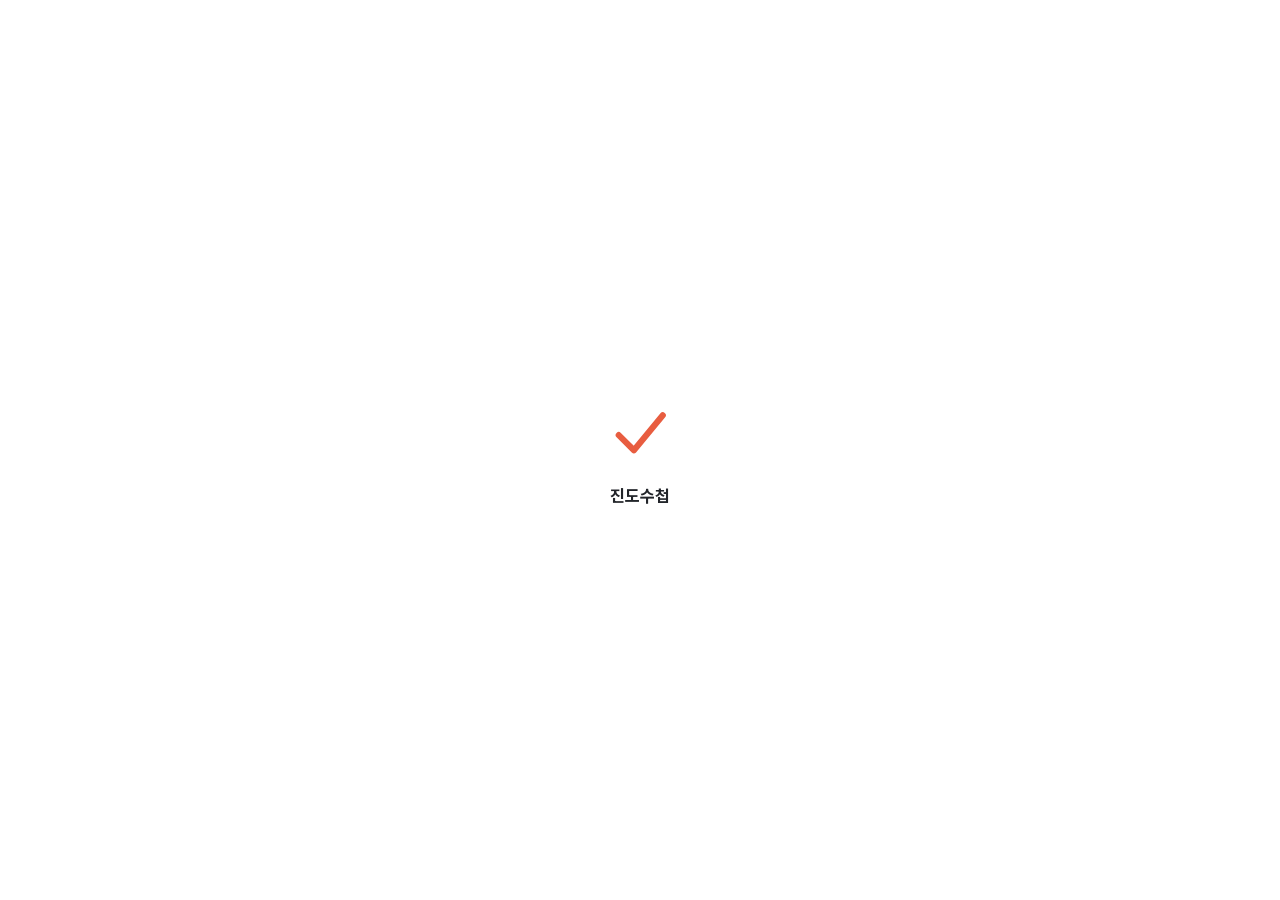
==== commit 8fe88d49: "알림함, 청소·종례 옵션 반영 (앱 1.2와 동일)" ====
--- a/index.html
+++ b/index.html
@@ -80,7 +80,7 @@
   :root[data-theme="dark"] .week-title{color:var(--ink);}
   :root[data-theme="dark"] .week-cell .wc-dow{color:var(--ink-faint);}
   :root[data-theme="dark"] .week-cell .wc-num{color:var(--ink);}
-  :root[data-theme="dark"] #openMonthSheetBtn{color:var(--ink-soft) !important;}
+  :root[data-theme="dark"] #openMonthSheetBtn, :root[data-theme="dark"] #notifBellBtn{color:var(--ink-soft) !important;}
   *{box-sizing:border-box;-webkit-tap-highlight-color:transparent;}
   html,body{margin:0;padding:0;overscroll-behavior:none;}
   body{
@@ -802,6 +802,69 @@
     color:var(--ink-soft);cursor:pointer;
   }
   .theme-opt.active{background:var(--card);color:var(--coral-deep);box-shadow:var(--shadow-soft);}
+
+  /* 알림: 오늘 탭 종 아이콘 · 알림함 시트 · 설정 토글 */
+  .week-header-actions{display:flex;align-items:center;gap:2px;}
+  #notifBellBtn{position:relative;}
+  .bell-badge{
+    position:absolute;top:1px;right:3px;min-width:16px;height:16px;padding:0 4px;box-sizing:border-box;
+    border-radius:8px;background:var(--coral-deep);color:#fff;
+    font-size:0.625rem;font-weight:700;line-height:16px;text-align:center;
+  }
+  /* 종 바로 아래에서 카드가 한 장씩 쌓여 내려오는 알림 팝오버 */
+  .ntf-pop-overlay{
+    position:fixed;inset:0;z-index:1000;background:rgba(25,31,40,0.28);
+    opacity:0;transition:opacity .18s ease;
+  }
+  .ntf-pop-overlay.show{opacity:1;}
+  .ntf-pop{
+    position:fixed;width:min(360px, calc(100vw - 24px));
+    display:flex;flex-direction:column;gap:8px;
+    overflow-y:auto;overscroll-behavior:contain;padding:2px 2px 8px;
+  }
+  .ntf-head{
+    display:flex;align-items:center;justify-content:space-between;
+    background:var(--card);border-radius:14px;padding:11px 12px 11px 16px;
+    box-shadow:0 8px 24px rgba(0,0,0,.14);
+  }
+  .ntf-head h3{margin:0;font-size:0.9375rem;font-weight:800;color:var(--ink);}
+  .ntf-clear{background:none;border:none;color:var(--ink-soft);font-size:0.8125rem;font-weight:600;cursor:pointer;padding:4px 6px;font-family:inherit;border-radius:6px;}
+  .ntf-clear:active{background:var(--bg-soft);}
+  .ntf-item{
+    display:flex;gap:10px;align-items:flex-start;padding:12px 8px 12px 12px;cursor:pointer;
+    background:var(--card);border-radius:14px;box-shadow:0 8px 24px rgba(0,0,0,.14);
+    transition:transform .2s ease, opacity .2s ease;
+  }
+  .ntf-pop .ntf-head, .ntf-pop .ntf-item, .ntf-pop .ntf-empty{animation:ntfDrop .26s cubic-bezier(.2,.8,.3,1) both;}
+  @keyframes ntfDrop{ from{opacity:0;transform:translateY(-10px) scale(.97);} to{opacity:1;transform:none;} }
+  .ntf-pop.static .ntf-head, .ntf-pop.static .ntf-item, .ntf-pop.static .ntf-empty{animation:none;}
+  .ntf-item.removing{transform:translateX(110%);opacity:0;}
+  .ntf-item:active{transform:scale(.98);}
+  .ntf-item.unread .ntf-title::after{content:'';display:inline-block;width:6px;height:6px;border-radius:50%;background:var(--coral-deep);margin-left:6px;vertical-align:middle;}
+  .ntf-ico{flex-shrink:0;width:34px;height:34px;border-radius:50%;background:var(--bg-soft);color:var(--ink-soft);display:flex;align-items:center;justify-content:center;}
+  .ntf-ico.unrecorded{background:var(--coral-bg);color:var(--coral-deep);}
+  .ntf-text{flex:1;min-width:0;}
+  .ntf-title{font-size:0.875rem;font-weight:700;color:var(--ink);}
+  .ntf-body{font-size:0.8125rem;color:var(--ink-soft);margin-top:2px;line-height:1.4;}
+  .ntf-meta{font-size:0.6875rem;color:var(--ink-faint);margin-top:4px;}
+  .ntf-done{color:var(--coral-deep);font-weight:600;margin-left:6px;}
+  .ntf-del{flex-shrink:0;background:none;border:none;color:var(--ink-faint);font-size:1.25rem;line-height:1;padding:2px 6px;cursor:pointer;border-radius:6px;font-family:inherit;}
+  .ntf-del:active{background:var(--bg-soft);}
+  .ntf-empty{text-align:center;padding:24px 16px 20px;background:var(--card);border-radius:14px;box-shadow:0 8px 24px rgba(0,0,0,.14);}
+  .ntf-empty-title{font-weight:700;color:var(--ink);margin-bottom:6px;}
+  .ntf-section-label{font-size:0.8125rem;font-weight:700;color:var(--ink-soft);margin:22px 2px 8px;}
+  .ntf-row{margin-bottom:8px !important;gap:12px;}
+  .ntf-row-desc{font-size:0.75rem;color:var(--ink-soft);margin-top:2px;}
+  .ntf-switch{
+    position:relative;flex-shrink:0;width:44px;height:26px;padding:0;
+    border-radius:13px;border:none;background:var(--ink-faint);cursor:pointer;transition:background .15s ease;
+  }
+  .ntf-switch::after{
+    content:'';position:absolute;top:3px;left:3px;width:20px;height:20px;border-radius:50%;
+    background:#fff;box-shadow:0 1px 3px rgba(0,0,0,.2);transition:transform .15s ease;
+  }
+  .ntf-switch.on{background:var(--coral-deep);}
+  .ntf-switch.on::after{transform:translateX(18px);}
 
   .pretty-timetable{
     background:#FFFFFF; border:1px solid var(--line); border-radius:14px;
@@ -1093,7 +1156,7 @@
 function defaultSettings(){
   var schedule = {};
   DAYS.forEach(function(d){ schedule[d] = new Array(7).fill(null); });
-  return { classes: [], periodsPerDay: 7, schedule: schedule, exams: [], holidays: [], semesters: [], autoHolidaysEnabled: true, holidayExceptions: [], autoSuneungEnabled: true, customDdays: [], neisOfcdc:'', neisSchul:'', neisSchoolName:'', neisHolidays: [], fontScale: 1, schoolLevel:'high', classDuration:50, breakDuration:10, firstPeriodStart:'09:00', lunchAfterPeriod:4, lunchDuration:50, onboardingDone:false, themeMode:'system', dayOverrides:{}, makeupClasses:[], isNewFeatureTutorialSeen:false };
+  return { classes: [], periodsPerDay: 7, schedule: schedule, exams: [], holidays: [], semesters: [], autoHolidaysEnabled: true, holidayExceptions: [], autoSuneungEnabled: true, customDdays: [], neisOfcdc:'', neisSchul:'', neisSchoolName:'', neisHolidays: [], fontScale: 1, schoolLevel:'high', classDuration:50, breakDuration:10, firstPeriodStart:'09:00', lunchAfterPeriod:4, lunchDuration:50, cleaningAfterPeriod:0, cleaningDuration:20, onboardingDone:false, themeMode:'system', dayOverrides:{}, makeupClasses:[], isNewFeatureTutorialSeen:false };
 }
 var SCHOOL_LEVEL_DURATION = { elementary:40, middle:45, high:50 };
 function computePeriodTime(periodIndex){
@@ -1101,10 +1164,17 @@
   var breakDur = state.settings.breakDuration||10;
   var lunchAfter = state.settings.lunchAfterPeriod||0;
   var lunchDur = state.settings.lunchDuration||50;
+  // 청소·종례가 중간에 있는 학교(예: 6교시 후 청소·종례, 그 뒤 7교시)는 그 자리의 쉬는시간 대신 청소·종례 시간만큼 띄운다.
+  var cleaningAfter = state.settings.cleaningAfterPeriod||0;
+  var cleaningDur = state.settings.cleaningDuration||20;
   var mins = timeToMinutes(state.settings.firstPeriodStart||'09:00');
   for(var i=0; i<periodIndex; i++){
     mins += classDur;
-    mins += ((i+1)===lunchAfter) ? lunchDur : breakDur;
+    var isLunch = (i+1)===lunchAfter, isCleaning = (i+1)===cleaningAfter;
+    if(isLunch && isCleaning) mins += lunchDur + cleaningDur;
+    else if(isLunch) mins += lunchDur;
+    else if(isCleaning) mins += cleaningDur;
+    else mins += breakDur;
   }
   var start = minutesToTime(mins);
   var end = minutesToTime(mins + classDur);
@@ -1340,6 +1410,7 @@
   var idx = arr.findIndex(function(r){ return r.period === period; });
   if(idx >= 0) arr[idx] = entry; else arr.push(entry);
   arr.sort(function(a,b){ return a.period-b.period; });
+  scheduleNotifSync(); // 기록하면 '기록 안 한 수업' 알림을 취소해야 하므로 예약을 다시 맞춘다
   return saveMonth(ym).then(quiet ? function(){} : flashSaved);
 }
 function getExtras(dateStr){
@@ -1365,7 +1436,7 @@
   return saveMonth(ym).then(flashSaved);
 }
 
-function saveSettings(){ return saveJSON('settings', state.settings); }
+function saveSettings(){ scheduleNotifSync(); return saveJSON('settings', state.settings); }
 function savePlans(){ return saveJSON('plans', state.plans); }
 
 function getClass(id){ return state.settings.classes.find(function(c){ return c.id===id; }); }
@@ -2049,6 +2120,9 @@
     if(state.settings.lunchAfterPeriod===(p+1)){
       html += '<div class="pt-cell pt-lunch" style="grid-column:1 / -1;">점심시간</div>';
     }
+    if(state.settings.cleaningAfterPeriod===(p+1) && p+1<n){
+      html += '<div class="pt-cell pt-lunch" style="grid-column:1 / -1;">청소·종례</div>';
+    }
   }
   html += '</div></div>';
   html += '<button class="btn ghost small" id="saveTimetableImgBtn" style="width:100%;margin-top:10px;">이미지로 저장</button>';
@@ -2088,7 +2162,10 @@
   if(!isToday) html += '<button class="today-bar-btn" id="jumpTodayTop">오늘로 돌아가기</button>';
   html += '<div class="week-header">';
   html += '<div class="week-header-top"><div class="week-title">'+niceDate(d)+' '+weekdayLabel+'</div>'+
-    '<button class="icon-btn" id="openMonthSheetBtn" style="color:#4E5968;"><svg viewBox="0 0 24 24" width="22" height="22" fill="none" stroke="currentColor" stroke-width="1.8" stroke-linecap="round" stroke-linejoin="round"><rect x="4" y="5" width="16" height="15" rx="2"></rect><path d="M4 9.5h16"></path><path d="M8 3v3.5M16 3v3.5"></path></svg></button></div>';
+    '<div class="week-header-actions">'+
+    '<button class="icon-btn" id="openMonthSheetBtn" style="color:#4E5968;"><svg viewBox="0 0 24 24" width="22" height="22" fill="none" stroke="currentColor" stroke-width="1.8" stroke-linecap="round" stroke-linejoin="round"><rect x="4" y="5" width="16" height="15" rx="2"></rect><path d="M4 9.5h16"></path><path d="M8 3v3.5M16 3v3.5"></path></svg></button>'+
+    '<button class="icon-btn" id="notifBellBtn" style="color:#4E5968;" aria-label="알림"><svg viewBox="0 0 24 24" width="22" height="22" fill="none" stroke="currentColor" stroke-width="1.8" stroke-linecap="round" stroke-linejoin="round"><path d="M18 16.5V11a6 6 0 1 0-12 0v5.5L4.5 18.5h15z"></path><path d="M10 21a2 2 0 0 0 4 0"></path></svg>'+bellBadgeHtml()+'</button>'+
+    '</div></div>';
   html += buildWeekStripHtml(d);
   html += '</div>';
 
@@ -2147,6 +2224,8 @@
   });
   var msBtn = document.getElementById('openMonthSheetBtn');
   if(msBtn) msBtn.addEventListener('click', openMonthSheet);
+  var bellBtn = document.getElementById('notifBellBtn');
+  if(bellBtn) bellBtn.addEventListener('click', openNotifSheet);
   bindExtrasEvents(el, d, function(){ renderToday(); });
 
   el.querySelectorAll('.card-folded').forEach(function(fc){
@@ -3385,7 +3464,41 @@
     '<div class="theme-seg">'+
       themeOpts.map(function(t){ return '<span class="theme-opt'+(curTheme===t[0]?' active':'')+'" data-mode="'+t[0]+'">'+t[1]+'</span>'; }).join('')+
     '</div></div>';
+  var ns = notifSettings();
+  var notifRows = [
+    ['beforeClass','수업 10분 전','수업 시작 10분 전에 알려드려요'],
+    ['unrecorded','기록 안 한 수업','수업이 끝나고 10분 뒤에도 진도 기록이 없으면 알려드려요'],
+    ['weeklyReport','월요일 리포트','매주 월요일 아침 8시에 지난주 요약을 알려드려요']
+  ];
+  html += '<div class="ntf-section-label">알림</div>';
+  notifRows.forEach(function(r){
+    var on = notifEffectiveOn(r[0]);
+    html += '<div class="fontsize-control ntf-row"><div><div class="fs-label">'+r[1]+'</div><div class="ntf-row-desc">'+r[2]+'</div></div>'+
+      '<button class="ntf-switch'+(on?' on':'')+'" data-key="'+r[0]+'" role="switch" aria-checked="'+(on?'true':'false')+'" aria-label="'+r[1]+'"></button></div>';
+  });
+  if(notifState.permission==='denied'){
+    html += '<p class="small-note">휴대폰 설정에서 이 앱의 알림 권한이 꺼져 있어요. 휴대폰 설정 &gt; 앱 &gt; 알림에서 허용해주세요.</p>';
+  } else if(notifPlugin() && notifState.permission!=='granted'){
+    html += '<p class="small-note">알림을 켜면 휴대폰에서 알림 권한을 한 번 물어봐요.</p>';
+  } else if(!notifPlugin()){
+    html += '<p class="small-note">알림은 휴대폰 앱에서만 울려요. 웹에서는 오늘 탭의 종 아이콘에서만 확인할 수 있어요.</p>';
+  }
   body.innerHTML = html;
+  body.querySelectorAll('.ntf-switch').forEach(function(sw){
+    sw.addEventListener('click', function(){
+      var key = sw.getAttribute('data-key');
+      var p;
+      if(notifEffectiveOn(key)){
+        ns[key] = false;
+        p = Promise.resolve();
+      } else {
+        // 켜는 순간 처음으로 권한을 묻는다. 허용하면 기본값으로 켜져 있던 다른 알림도 함께 켜진다.
+        ns[key] = true;
+        p = ensureNotifPermission();
+      }
+      p.then(function(){ return saveSettings(); }).then(function(){ renderSettingsDisplay(body); flashSaved(); });
+    });
+  });
   function changeScale(delta){
     var idx = closestScaleIndex(state.settings.fontScale||1);
     idx = Math.max(0, Math.min(FONT_SCALE_STEPS.length-1, idx+delta));
@@ -3409,7 +3522,7 @@
   probeConnectivity();
   var groups = [
     { label:'화면', items:[
-      ['display','화면 설정','글씨 크기 · 테마']
+      ['display','화면 설정','글씨 크기 · 테마 · 알림']
     ]},
     { label:'수업 관리', items:[
       ['schedule','시간표 관리','반 목록 · 일과시간 · 내 시간표'],
@@ -3996,7 +4109,21 @@
       })()+
       '</select></div>'+
     '<div class="field-row" style="flex:1;"><label>점심시간(분)</label><input type="text" id="lunchDurationInput" inputmode="numeric" value="'+state.settings.lunchDuration+'"'+(state.settings.lunchAfterPeriod===0?' disabled':'')+'></div>'+
-    '</div></div>';
+    '</div>';
+  var cleaningAfter = state.settings.cleaningAfterPeriod||0;
+  html += '<div class="add-row">'+
+    '<div class="field-row" style="flex:1;"><label>청소·종례 위치</label><select id="cleaningAfterSelect">'+
+      '<option value="0"'+(cleaningAfter===0?' selected':'')+'>없음 (마지막 교시 후)</option>'+
+      (function(){
+        var opts = '';
+        for(var i=1;i<n;i++){ opts += '<option value="'+i+'"'+(cleaningAfter===i?' selected':'')+'>'+i+'교시 이후</option>'; }
+        return opts;
+      })()+
+      '</select></div>'+
+    '<div class="field-row" style="flex:1;"><label>청소·종례(분)</label><input type="text" id="cleaningDurationInput" inputmode="numeric" value="'+(state.settings.cleaningDuration||20)+'"'+(cleaningAfter===0?' disabled':'')+'></div>'+
+    '</div>';
+  html += '<p class="small-note">청소·종례가 수업 사이에 있다면, 청소·종례 바로 앞 교시를 골라주세요. 그 뒤 교시 시각이 청소·종례 시간만큼 밀려요. (모든 수업이 끝난 뒤에 한다면 "없음"으로 두면 돼요)</p>';
+  html += '</div>';
   return html;
 }
 
@@ -4029,6 +4156,9 @@
       var lunchStart = pt.end;
       html += '<tr class="lunch-row"><td colspan="'+(DAYS.length+1)+'">점심시간 · '+lunchStart+'~'+lp.start+'</td></tr>';
     }
+    if(state.settings.cleaningAfterPeriod===(p+1) && p+1<n){
+      html += '<tr class="lunch-row"><td colspan="'+(DAYS.length+1)+'">청소·종례 · '+pt.end+'~'+computePeriodTime(p+1).start+'</td></tr>';
+    }
   }
   html += '</tbody></table></div></div>';
   html += '<div class="settings-section"><h3>내 시간표</h3>'+
@@ -4084,6 +4214,21 @@
     lunchDurationInput.addEventListener('change', function(){
       var v = Math.max(10, Math.min(120, parseInt(this.value,10)||50));
       state.settings.lunchDuration = v;
+      saveSettings().then(function(){ renderSettingsTimetable(body); flashSaved(); });
+    });
+  }
+  var cleaningAfterSelect = document.getElementById('cleaningAfterSelect');
+  if(cleaningAfterSelect){
+    cleaningAfterSelect.addEventListener('change', function(){
+      state.settings.cleaningAfterPeriod = parseInt(this.value,10)||0;
+      saveSettings().then(function(){ renderSettingsTimetable(body); flashSaved(); });
+    });
+  }
+  var cleaningDurationInput = document.getElementById('cleaningDurationInput');
+  if(cleaningDurationInput){
+    cleaningDurationInput.addEventListener('change', function(){
+      var v = Math.max(5, Math.min(90, parseInt(this.value,10)||20));
+      state.settings.cleaningDuration = v;
       saveSettings().then(function(){ renderSettingsTimetable(body); flashSaved(); });
     });
   }
@@ -5343,6 +5488,357 @@
   showWeeklyReportModal(true);
 }
 
+// ---------- 알림 (수업 10분 전 · 기록 안 한 수업 · 월요일 리포트) ----------
+// 서버 없이 기기 안에서 예약하는 로컬 알림만 쓴다. iOS는 앱 하나당 대기 알림이 64개까지라
+// 앞으로 7일치만 계산해서 가까운 순으로 최대 60개만 예약하고, 앱을 열거나 기록/설정이 바뀔 때마다 다시 맞춘다.
+// 예약 시각이 지난 알림은 앱 안 알림함(오늘 탭 종 아이콘)으로 옮겨서 다시 보고 지울 수 있게 한다.
+var NOTIF_MAX_PENDING = 60;
+var NOTIF_INBOX_MAX = 50;
+var NOTIF_INBOX_DAYS = 14;
+var notifState = { ready:false, permission:null, scheduled:[], inbox:[] };
+var notifSyncTimer = null;
+
+function notifPlugin(){
+  var P = window.Capacitor && window.Capacitor.Plugins;
+  return (isNativeApp() && P && P.LocalNotifications) ? P.LocalNotifications : null;
+}
+function notifSettings(){
+  // 기본은 모두 켜짐. 다만 앱에서 알림 권한을 받기 전까지는 실제로 울리지 않으므로 설정 화면에서도 꺼진 것처럼 보이고,
+  // 토글을 켜는 순간 권한을 묻는다. (notifEffectiveOn 참고)
+  if(!state.settings.notif) state.settings.notif = { beforeClass:true, unrecorded:true, weeklyReport:true };
+  return state.settings.notif;
+}
+// 사용자가 켜뒀고, 앱이면 알림 권한까지 받은 상태여야 실제로 알림이 켜진 것으로 본다.
+function notifEffectiveOn(key){
+  return !!notifSettings()[key] && (!notifPlugin() || notifState.permission==='granted');
+}
+// 안드로이드 알림 id는 32비트 정수여야 해서, 알림 고유 키 문자열을 양의 정수로 바꿔 쓴다.
+function notifIdOf(key){
+  var h = 0;
+  for(var i=0; i<key.length; i++){ h = ((h<<5) - h + key.charCodeAt(i)) | 0; }
+  return (h & 0x7fffffff) || 1;
+}
+function dateTimeMs(dateStr, hhmm){
+  var d = parseDate(dateStr);
+  var m = timeToMinutes(hhmm);
+  d.setHours(Math.floor(m/60), m%60, 0, 0);
+  return d.getTime();
+}
+function findRecord(dateStr, period){
+  return getRecords(dateStr).find(function(r){ return r.period===period; }) || null;
+}
+function isRecordDone(rec){
+  return !!(rec && (rec.excused || rec.saved || rec.itemId || (rec.extraItems && rec.extraItems.length)));
+}
+// 수업 전 알림 본문: 수업 직전에 가장 먼저 확인하는 '지난 진도'를 오늘 카드와 같은 기준으로 보여준다.
+// 미래 날짜 알림은 예약 시점 기준이라, 기록을 저장할 때마다 다시 예약하면서 최신 진도로 바뀐다.
+function lastProgressLine(classId, dateStr){
+  var last = lastProgressAsOf(classId, dateStr);
+  if(!last) return '지난 진도 기록이 아직 없어요';
+  var idx = (state.plans[classId] || []).indexOf(last);
+  return '지난 진도 · '+(idx!==-1 ? (idx+1)+'. ' : '')+last.title+(last.donePage ? ' ('+last.donePage+')' : '');
+}
+
+// 앞으로 7일 동안 울릴 알림 목록을 지금 시간표/기록 기준으로 새로 계산한다.
+function buildNotifPlan(now){
+  // 권한을 받기 전에는 아무것도 예약하지 않는다. (실제로 울리지 않은 알림이 알림함에 쌓이지 않도록)
+  var ns = { beforeClass:notifEffectiveOn('beforeClass'), unrecorded:notifEffectiveOn('unrecorded'), weeklyReport:notifEffectiveOn('weeklyReport') };
+  if(!state.settings.classes.length) return [];
+  var today = todayStr();
+  var classItems = [];
+  for(var i=0; i<7; i++){
+    var d = addDays(today, i);
+    if(dayStatus(d)!=='school') continue;
+    scheduleFor(d).forEach(function(s){
+      var cls = getClass(s.classId);
+      if(!cls || findBlockingExam(d, s.classId, s.period)) return;
+      var pt = computePeriodTime(s.period-1);
+      var rec = findRecord(d, s.period);
+      if(ns.beforeClass && !(rec && rec.excused)){
+        classItems.push({ key:'before:'+d+':'+s.period, kind:'beforeClass', at:dateTimeMs(d, pt.start) - 10*60000, date:d, period:s.period,
+          title:'10분 뒤 '+s.period+'교시 · '+cls.name, body:lastProgressLine(s.classId, d) });
+      }
+      if(ns.unrecorded && !isRecordDone(rec)){
+        classItems.push({ key:'unrec:'+d+':'+s.period, kind:'unrecorded', at:dateTimeMs(d, pt.end) + 10*60000, date:d, period:s.period,
+          title:'진도 기록을 잊지 마세요', body:s.period+'교시 '+cls.name+' 수업 진도를 아직 기록하지 않았어요.' });
+      }
+    });
+  }
+  classItems = classItems.filter(function(n){ return n.at > now; })
+    .sort(function(a,b){ return a.at-b.at; })
+    .slice(0, NOTIF_MAX_PENDING-1); // 한 자리는 월요일 리포트용으로 남겨둔다
+  if(ns.weeklyReport){
+    for(var k=0; k<8; k++){
+      var md = addDays(today, k);
+      var at = dateTimeMs(md, '08:00');
+      if(dayKorOf(md)==='월' && at > now){
+        classItems.push({ key:'weekly:'+md, kind:'weeklyReport', at:at, date:md, period:null,
+          title:'지난주 진도 리포트가 도착했어요', body:'반별로 지난주에 나간 진도를 한눈에 확인해보세요.' });
+        break;
+      }
+    }
+  }
+  return classItems;
+}
+// 예약 시각이 지난 알림을 알림함으로 옮긴다. (앱이 꺼져 있을 때 울린 알림도 다음에 열면 여기 쌓인다)
+function moveDueToInbox(now){
+  var have = {};
+  notifState.inbox.forEach(function(n){ have[n.key] = true; });
+  notifState.scheduled.forEach(function(n){
+    if(n.at > now || have[n.key]) return;
+    notifState.inbox.push({ key:n.key, kind:n.kind, at:n.at, date:n.date, period:n.period, title:n.title, body:n.body, read:false });
+  });
+  notifState.scheduled = notifState.scheduled.filter(function(n){ return n.at > now; });
+  var cutoff = now - NOTIF_INBOX_DAYS*24*60*60000;
+  notifState.inbox = notifState.inbox.filter(function(n){ return n.at >= cutoff; })
+    .sort(function(a,b){ return b.at-a.at; })
+    .slice(0, NOTIF_INBOX_MAX);
+}
+function saveNotifState(){
+  saveJSON('notif:scheduled', notifState.scheduled);
+  return saveJSON('notif:inbox', notifState.inbox);
+}
+function scheduleNotifSync(){
+  if(!notifState.ready) return;
+  clearTimeout(notifSyncTimer);
+  notifSyncTimer = setTimeout(syncNotifications, 800);
+}
+function syncNotifications(){
+  var now = Date.now();
+  var today = todayStr();
+  return Promise.all([ ensureMonth(ymOf(today)), ensureMonth(ymOf(addDays(today, 6))) ]).then(function(){
+    moveDueToInbox(now);
+    notifState.scheduled = buildNotifPlan(now);
+    saveNotifState();
+    updateBellBadge();
+    var LN = notifPlugin();
+    if(!LN || notifState.permission!=='granted') return;
+    var plan = notifState.scheduled;
+    return LN.getPending().then(function(res){
+      var pending = (res && res.notifications) || [];
+      if(pending.length) return LN.cancel({ notifications: pending.map(function(n){ return { id:n.id }; }) });
+    }).then(function(){
+      if(!plan.length) return;
+      return LN.schedule({ notifications: plan.map(function(n){
+        return { id:notifIdOf(n.key), title:n.title, body:n.body,
+          schedule:{ at:new Date(n.at), allowWhileIdle:true },
+          extra:{ key:n.key, kind:n.kind, date:n.date, period:n.period } };
+      })});
+    });
+  }).catch(function(e){ console.error('알림 예약 실패', e); });
+}
+// 현재 권한 상태만 확인한다. (휴대폰 설정에서 권한을 바꾸고 돌아왔을 때도 다시 확인)
+function refreshNotifPermission(){
+  var LN = notifPlugin();
+  if(!LN) return Promise.resolve(null);
+  return LN.checkPermissions().then(function(st){
+    notifState.permission = st.display;
+    return st.display;
+  }).catch(function(e){ console.error('알림 권한 확인 실패', e); return null; });
+}
+// 아직 한 번도 묻지 않았으면 권한 팝업을 띄운다. 설정에서 알림 토글을 켤 때만 호출한다.
+function ensureNotifPermission(){
+  var LN = notifPlugin();
+  if(!LN) return Promise.resolve(null);
+  return LN.checkPermissions().then(function(st){
+    if(st.display==='granted' || st.display==='denied') return st;
+    return LN.requestPermissions();
+  }).then(function(st){
+    notifState.permission = st.display;
+    return st.display;
+  }).catch(function(e){ console.error('알림 권한 확인 실패', e); return null; });
+}
+// 알림(푸시 또는 알림함 항목)을 눌렀을 때 해당 화면으로 보내준다.
+function openNotifTarget(item){
+  if(!item) return;
+  if(item.kind==='weeklyReport'){
+    if(!document.querySelector('.wr-modal-box')) showWeeklyReportModal(state.settings.lastWeeklyReportShown!==todayStr());
+    return;
+  }
+  if(!item.date) return;
+  if(state.currentView!=='today') switchView('today');
+  state.currentDate = item.date;
+  goToDate(item.date);
+}
+function initNotifications(){
+  Promise.all([ loadJSON('notif:scheduled', []), loadJSON('notif:inbox', []) ]).then(function(res){
+    notifState.scheduled = res[0] || [];
+    notifState.inbox = res[1] || [];
+    notifSettings();
+    return refreshNotifPermission(); // 앱을 열 때는 묻지 않고 상태만 확인한다
+  }).then(function(){
+    notifState.ready = true;
+    var LN = notifPlugin();
+    if(LN){
+      LN.addListener('localNotificationReceived', function(){ syncNotifications(); });
+      LN.addListener('localNotificationActionPerformed', function(ev){
+        var extra = ev && ev.notification && ev.notification.extra;
+        syncNotifications().then(function(){
+          if(extra && extra.key) markNotifRead(extra.key);
+          openNotifTarget(extra);
+        });
+      });
+    }
+    document.addEventListener('visibilitychange', function(){
+      if(document.visibilityState!=='visible') return;
+      refreshNotifPermission().then(function(){
+        scheduleNotifSync();
+        if(state.currentView==='settings' && state.settingsTab==='display') renderSettings();
+      });
+    });
+    // 앱을 켜둔 채로 알림 시각이 지나도 종 배지가 바로 바뀌도록 1분마다 확인한다.
+    setInterval(function(){
+      var now = Date.now();
+      if(notifState.scheduled.some(function(n){ return n.at <= now; })) syncNotifications();
+    }, 60000);
+    return syncNotifications();
+  });
+}
+
+function notifUnreadCount(){
+  return notifState.inbox.filter(function(n){ return !n.read; }).length;
+}
+function bellBadgeHtml(){
+  var c = notifUnreadCount();
+  return c ? '<span class="bell-badge">'+(c>9?'9+':c)+'</span>' : '';
+}
+function updateBellBadge(){
+  var btn = document.getElementById('notifBellBtn');
+  if(!btn) return;
+  var old = btn.querySelector('.bell-badge');
+  if(old) old.remove();
+  btn.insertAdjacentHTML('beforeend', bellBadgeHtml());
+}
+function markNotifRead(key){
+  var n = notifState.inbox.find(function(x){ return x.key===key; });
+  if(n && !n.read){ n.read = true; saveNotifState(); updateBellBadge(); }
+}
+function removeDeliveredNotifs(keys){
+  var LN = notifPlugin();
+  if(!LN) return;
+  var p = keys ? LN.removeDeliveredNotifications({ notifications: keys.map(function(k){ return { id:notifIdOf(k) }; }) })
+    : LN.removeAllDeliveredNotifications();
+  p.catch(function(e){ console.error('알림 지우기 실패', e); });
+}
+function notifTimeLabel(at){
+  var d = new Date(at);
+  var ds = fmtDate(d);
+  var hm = pad2(d.getHours())+':'+pad2(d.getMinutes());
+  if(ds===todayStr()) return '오늘 '+hm;
+  if(ds===addDays(todayStr(), -1)) return '어제 '+hm;
+  return niceDate(ds)+' '+hm;
+}
+var NOTIF_ICONS = {
+  beforeClass:'<svg viewBox="0 0 24 24" width="18" height="18" fill="none" stroke="currentColor" stroke-width="1.8" stroke-linecap="round" stroke-linejoin="round"><circle cx="12" cy="12" r="8.5"></circle><path d="M12 7.5V12l3 2"></path></svg>',
+  unrecorded:'<svg viewBox="0 0 24 24" width="18" height="18" fill="none" stroke="currentColor" stroke-width="1.8" stroke-linecap="round" stroke-linejoin="round"><path d="M4 20h4L19 9l-4-4L4 16z"></path><path d="M13.5 6.5l4 4"></path></svg>',
+  weeklyReport:'<svg viewBox="0 0 24 24" width="18" height="18" fill="none" stroke="currentColor" stroke-width="1.8" stroke-linecap="round" stroke-linejoin="round"><rect x="3" y="3" width="18" height="18" rx="2"></rect><path d="M8 17V11"></path><path d="M12 17V7"></path><path d="M16 17v-4"></path></svg>'
+};
+
+// 종 아이콘을 누르면 바로 그 아래에서 알림 카드가 한 장씩 쌓여 내려온다. (바깥을 누르거나 Esc로 닫힘)
+function openNotifSheet(){
+  if(document.getElementById('notifSheetOverlay')) return;
+  var bell = document.getElementById('notifBellBtn');
+  var overlay = document.createElement('div');
+  overlay.className = 'ntf-pop-overlay';
+  overlay.id = 'notifSheetOverlay';
+  overlay.innerHTML = '<div class="ntf-pop" id="notifSheetInner"></div>';
+  document.body.appendChild(overlay);
+  var pop = overlay.querySelector('.ntf-pop');
+  var rect = bell ? bell.getBoundingClientRect() : { bottom:56, right:window.innerWidth-12 };
+  var top = Math.round(rect.bottom + 6);
+  pop.style.top = top+'px';
+  pop.style.right = Math.max(12, Math.round(window.innerWidth - rect.right - 4))+'px';
+  pop.style.maxHeight = (window.innerHeight - top - 12)+'px';
+  void overlay.offsetWidth;
+  overlay.classList.add('show');
+  overlay.addEventListener('click', function(e){ if(e.target===overlay) closeNotifSheet(); });
+  document.addEventListener('keydown', notifSheetKeydown);
+  // 기록 완료 여부를 표시하려면 알림이 가리키는 달의 기록이 필요하다.
+  var yms = {};
+  notifState.inbox.forEach(function(n){ if(n.date) yms[ymOf(n.date)] = true; });
+  Promise.all(Object.keys(yms).map(ensureMonth)).then(function(){
+    renderNotifSheet();
+    // 열면 모두 읽음 처리한다. (지금 보이는 카드에서는 새 알림 점을 그대로 남겨둔다)
+    var changed = false;
+    notifState.inbox.forEach(function(n){ if(!n.read){ n.read = true; changed = true; } });
+    if(changed){ saveNotifState(); updateBellBadge(); }
+  });
+}
+function notifSheetKeydown(e){ if(e.key==='Escape') closeNotifSheet(); }
+function closeNotifSheet(){
+  document.removeEventListener('keydown', notifSheetKeydown);
+  var ov = document.getElementById('notifSheetOverlay');
+  if(!ov) return;
+  ov.id = '';
+  ov.classList.remove('show');
+  setTimeout(function(){ ov.remove(); }, 180);
+}
+function renderNotifSheet(unreadKeys){
+  var inner = document.getElementById('notifSheetInner');
+  if(!inner) return;
+  var firstRender = !unreadKeys;
+  inner.classList.toggle('static', !firstRender); // 지운 뒤 다시 그릴 때는 떨어지는 애니메이션을 생략
+  if(!unreadKeys){
+    unreadKeys = {};
+    notifState.inbox.forEach(function(n){ if(!n.read) unreadKeys[n.key] = true; });
+  }
+  var items = notifState.inbox.slice().sort(function(a,b){ return b.at-a.at; });
+  var html = '<div class="ntf-head"><h3>알림</h3>'+(items.length?'<button class="ntf-clear" id="ntfClearAll">모두 지우기</button>':'')+'</div>';
+  if(!items.length){
+    var anyOn = notifEffectiveOn('beforeClass') || notifEffectiveOn('unrecorded') || notifEffectiveOn('weeklyReport');
+    html += '<div class="ntf-empty"><div class="ntf-empty-title">도착한 알림이 없어요</div>'+
+      '<p class="small-note" style="margin:0;">'+(anyOn
+        ? '수업 10분 전, 기록 안 한 수업, 월요일 리포트 알림이 여기 모여요.'
+        : '알림이 모두 꺼져 있어요. 설정 &gt; 화면 설정에서 켤 수 있어요.')+'</p></div>';
+  } else {
+    items.forEach(function(n, i){
+      var doneTag = (n.kind==='unrecorded' && isRecordDone(findRecord(n.date, n.period))) ? '<span class="ntf-done">기록 완료</span>' : '';
+      html += '<div class="ntf-item'+(unreadKeys[n.key]?' unread':'')+'" data-key="'+escapeHtml(n.key)+'" style="animation-delay:'+Math.min(i+1, 8)*35+'ms;">'+
+        '<div class="ntf-ico '+n.kind+'">'+(NOTIF_ICONS[n.kind]||'')+'</div>'+
+        '<div class="ntf-text"><div class="ntf-title">'+escapeHtml(n.title)+'</div>'+
+          '<div class="ntf-body">'+escapeHtml(n.body)+'</div>'+
+          '<div class="ntf-meta">'+notifTimeLabel(n.at)+doneTag+'</div></div>'+
+        '<button class="ntf-del" data-key="'+escapeHtml(n.key)+'" aria-label="알림 지우기">×</button>'+
+      '</div>';
+    });
+  }
+  inner.innerHTML = html;
+
+  var clearBtn = document.getElementById('ntfClearAll');
+  if(clearBtn) clearBtn.addEventListener('click', function(){
+    if(!confirm('알림을 모두 지울까요?')) return;
+    notifState.inbox = [];
+    saveNotifState();
+    removeDeliveredNotifs(null);
+    updateBellBadge();
+    // 카드가 위에서부터 차례로 오른쪽으로 밀려 사라진 뒤 빈 화면으로 바꾼다.
+    var rows = inner.querySelectorAll('.ntf-item');
+    rows.forEach(function(row, i){ setTimeout(function(){ row.classList.add('removing'); }, i*40); });
+    setTimeout(function(){ renderNotifSheet(unreadKeys); }, Math.min(rows.length, 8)*40 + 220);
+  });
+  inner.querySelectorAll('.ntf-del').forEach(function(btn){
+    btn.addEventListener('click', function(e){
+      e.stopPropagation();
+      var key = btn.getAttribute('data-key');
+      notifState.inbox = notifState.inbox.filter(function(n){ return n.key!==key; });
+      saveNotifState();
+      removeDeliveredNotifs([key]);
+      updateBellBadge();
+      var row = btn.closest('.ntf-item');
+      row.classList.add('removing');
+      setTimeout(function(){ renderNotifSheet(unreadKeys); }, 200);
+    });
+  });
+  inner.querySelectorAll('.ntf-item').forEach(function(row){
+    row.addEventListener('click', function(){
+      var key = row.getAttribute('data-key');
+      var n = notifState.inbox.find(function(x){ return x.key===key; });
+      closeNotifSheet();
+      openNotifTarget(n);
+    });
+  });
+}
+
 function init(){
   Promise.all([
     loadJSON('settings', null),
@@ -5368,6 +5864,8 @@
     if(!state.settings.firstPeriodStart) state.settings.firstPeriodStart = '09:00';
     if(state.settings.lunchAfterPeriod===undefined) state.settings.lunchAfterPeriod = 4;
     if(!state.settings.lunchDuration) state.settings.lunchDuration = 50;
+    if(state.settings.cleaningAfterPeriod===undefined) state.settings.cleaningAfterPeriod = 0;
+    if(!state.settings.cleaningDuration) state.settings.cleaningDuration = 20;
     if(state.settings.onboardingDone === undefined){
       // 이 업데이트 이전부터 이미 반을 등록해서 쓰던 사용자는 온보딩을 볼 필요 없음
       state.settings.onboardingDone = state.settings.classes.length > 0;
@@ -5407,6 +5905,7 @@
     renderOnboarding();
     maybeShowWeeklyReport();
     cleanupExpiredTransfers();
+    initNotifications();
     if(state.settings.onboardingDone && state.currentView==='today') maybeShowCoachmark(1);
     hideSplash();
   }).catch(function(e){
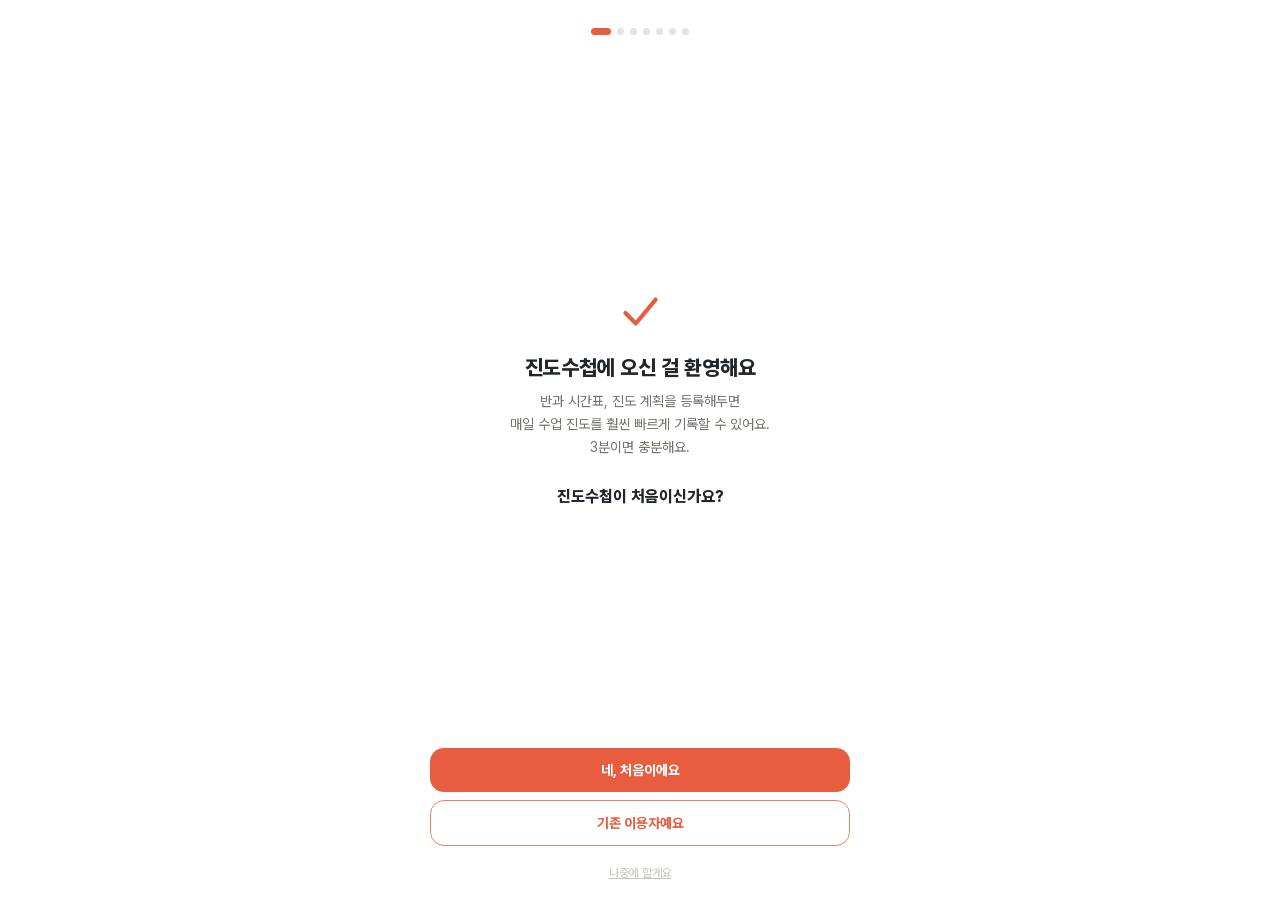
==== commit 35ee32fb: "시작하기 카드, 온보딩 컴시간 엑셀, 스크롤 개선 (앱 1.3과 동일)" ====
--- a/index.html
+++ b/index.html
@@ -83,6 +83,8 @@
   :root[data-theme="dark"] #openMonthSheetBtn, :root[data-theme="dark"] #notifBellBtn{color:var(--ink-soft) !important;}
   *{box-sizing:border-box;-webkit-tap-highlight-color:transparent;}
   html,body{margin:0;padding:0;overscroll-behavior:none;}
+  /* iOS는 바운스가 없으면 스크롤이 끝에서 뚝 멈추는 느낌이 나서 기본 동작을 살린다 (안드로이드·웹은 당겨서 새로고침 방지를 위해 그대로 none) */
+  html.platform-ios, html.platform-ios body{overscroll-behavior:auto;}
   body{
     background:var(--bg);
     color:var(--ink);
@@ -168,6 +170,14 @@
   }
   .status-btn:active, .tab-pill:active, .card-folded:active, .excuse-btn:active, .nav-btn:active, .check:active, .settings-menu-row:active, .week-cell:active, .quick-add-btn:active{
     transform:scale(.96);
+    /* 스크롤하려고 손가락만 댔을 때 카드가 먼저 쑥 들어가면 스크롤이 걸리는 느낌이 나서, 눌림 효과를 살짝 늦게 시작한다 */
+    transition-delay:.08s;
+  }
+  /* 스크롤하는 동안에는 손가락 아래 카드가 눌린 모양으로 바뀌지 않게 한다 (is-scrolling은 스크롤 중에만 붙음) */
+  body.is-scrolling .status-btn:active, body.is-scrolling .tab-pill:active, body.is-scrolling .card-folded:active,
+  body.is-scrolling .excuse-btn:active, body.is-scrolling .check:active, body.is-scrolling .settings-menu-row:active,
+  body.is-scrolling .week-cell:active, body.is-scrolling .quick-add-btn:active, body.is-scrolling button.icon-btn:active{
+    transform:none;
   }
 
   .week-header{margin:6px 0 16px;}
@@ -543,6 +553,8 @@
     max-width:520px;
     margin:0 auto;
     width:100%;
+    /* 화면에 붙어 있는 탭 바를 별도 레이어로 올려서, 스크롤할 때마다 그림자까지 다시 그리지 않게 한다 */
+    transform:translateZ(0);
   }
   .nav-btn{
     flex:1;
@@ -811,6 +823,40 @@
     border-radius:8px;background:var(--coral-deep);color:#fff;
     font-size:0.625rem;font-weight:700;line-height:16px;text-align:center;
   }
+  /* 오늘 탭 '진도수첩 시작하기' 카드 · 컴시간 엑셀 상자 (온보딩 반 등록 단계에서도 사용) */
+  .setup-card{
+    background:var(--card);border-radius:var(--radius);box-shadow:var(--shadow-soft);
+    padding:18px 16px;margin-bottom:16px;
+  }
+  .setup-title{font-size:1.125rem;font-weight:800;color:var(--ink);}
+  .setup-desc{font-size:0.8125rem;color:var(--ink-soft);margin:4px 0 14px;}
+  .setup-excel{background:var(--coral-bg);border:1px solid var(--coral);border-radius:12px;padding:14px;text-align:left;}
+  .setup-excel-title{font-size:0.9375rem;font-weight:800;color:var(--coral-deep);}
+  .setup-excel-desc{font-size:0.8125rem;color:var(--ink-soft);margin:4px 0 10px;line-height:1.45;}
+  .setup-excel-actions{display:flex;align-items:center;gap:12px;flex-wrap:wrap;}
+  .setup-link{background:none;border:none;padding:4px 0;font-family:inherit;font-size:0.8125rem;font-weight:600;color:var(--coral-deep);cursor:pointer;}
+  .setup-or{text-align:center;font-size:0.75rem;color:var(--ink-faint);margin:12px 0 10px;}
+  .setup-steps{display:flex;flex-direction:column;gap:8px;}
+  .setup-step{
+    display:flex;align-items:center;gap:12px;width:100%;text-align:left;
+    background:var(--bg-soft);border:1px solid transparent;border-radius:12px;padding:12px;
+    font-family:inherit;cursor:pointer;
+  }
+  .setup-step:active{transform:scale(.98);}
+  .setup-num{
+    flex-shrink:0;width:26px;height:26px;border-radius:50%;
+    display:flex;align-items:center;justify-content:center;
+    font-size:0.8125rem;font-weight:800;background:var(--card);color:var(--ink-soft);border:1px solid var(--line);
+  }
+  .setup-step.done .setup-num{background:var(--coral-deep);border-color:var(--coral-deep);color:#fff;}
+  .setup-step.done .setup-step-title{color:var(--ink-soft);}
+  .setup-text{flex:1;min-width:0;display:flex;flex-direction:column;gap:2px;}
+  .setup-step-title{font-size:0.9063rem;font-weight:700;color:var(--ink);}
+  .setup-step-sub{font-size:0.75rem;color:var(--ink-soft);}
+  .setup-arrow{font-size:1.125rem;color:var(--ink-faint);}
+  /* 온보딩(z-index 9000) 중에 엑셀을 올리면 반 선택·미리보기 창이 온보딩 뒤에 숨지 않게 위로 올린다 */
+  #onboardingOverlay ~ .modal-overlay{z-index:9500;}
+
   /* 종 바로 아래에서 카드가 한 장씩 쌓여 내려오는 알림 팝오버 */
   .ntf-pop-overlay{
     position:fixed;inset:0;z-index:1000;background:rgba(25,31,40,0.28);
@@ -818,7 +864,7 @@
   }
   .ntf-pop-overlay.show{opacity:1;}
   .ntf-pop{
-    position:fixed;width:min(360px, calc(100vw - 24px));
+    position:fixed;width:min(360px, calc(100% - 24px));
     display:flex;flex-direction:column;gap:8px;
     overflow-y:auto;overscroll-behavior:contain;padding:2px 2px 8px;
   }
@@ -938,6 +984,11 @@
     if(raw){ var s = JSON.parse(raw); if(s && s.themeMode) mode = s.themeMode; }
     var isDark = mode==='dark' || (mode==='system' && window.matchMedia && window.matchMedia('(prefers-color-scheme: dark)').matches);
     document.documentElement.setAttribute('data-theme', isDark ? 'dark' : 'light');
+  }catch(e){}
+  // iOS 앱에서는 화면 끝에서 살짝 튕기는 기본 바운스 스크롤을 살린다. (CSS의 overscroll-behavior:none을 이 클래스로 풀어준다)
+  try{
+    var C = window.Capacitor;
+    if(C && typeof C.getPlatform==='function' && C.getPlatform()==='ios') document.documentElement.classList.add('platform-ios');
   }catch(e){}
 })();
 </script>
@@ -2163,14 +2214,16 @@
   html += '<div class="week-header">';
   html += '<div class="week-header-top"><div class="week-title">'+niceDate(d)+' '+weekdayLabel+'</div>'+
     '<div class="week-header-actions">'+
-    '<button class="icon-btn" id="openMonthSheetBtn" style="color:#4E5968;"><svg viewBox="0 0 24 24" width="22" height="22" fill="none" stroke="currentColor" stroke-width="1.8" stroke-linecap="round" stroke-linejoin="round"><rect x="4" y="5" width="16" height="15" rx="2"></rect><path d="M4 9.5h16"></path><path d="M8 3v3.5M16 3v3.5"></path></svg></button>'+
-    '<button class="icon-btn" id="notifBellBtn" style="color:#4E5968;" aria-label="알림"><svg viewBox="0 0 24 24" width="22" height="22" fill="none" stroke="currentColor" stroke-width="1.8" stroke-linecap="round" stroke-linejoin="round"><path d="M18 16.5V11a6 6 0 1 0-12 0v5.5L4.5 18.5h15z"></path><path d="M10 21a2 2 0 0 0 4 0"></path></svg>'+bellBadgeHtml()+'</button>'+
+    '<button class="icon-btn" id="openMonthSheetBtn" style="color:#4E5968;"><svg viewBox="0 0 24 24" width="22" height="22" fill="none" stroke="currentColor" stroke-width="1.8" stroke-linecap="round" stroke-linejoin="round"><rect x="4" y="5" width="16" height="15" rx="2"></rect><path d="M4 9.5h16"></path><path d="M8 3v3.5M16 3v3.5"></path></svg></button>'+    '<button class="icon-btn" id="notifBellBtn" style="color:#4E5968;" aria-label="알림"><svg viewBox="0 0 24 24" width="22" height="22" fill="none" stroke="currentColor" stroke-width="1.8" stroke-linecap="round" stroke-linejoin="round"><path d="M18 16.5V11a6 6 0 1 0-12 0v5.5L4.5 18.5h15z"></path><path d="M10 21a2 2 0 0 0 4 0"></path></svg>'+bellBadgeHtml()+'</button>'+
     '</div></div>';
   html += buildWeekStripHtml(d);
   html += '</div>';
 
-  if(state.settings.classes.length === 0){
-    html += emptyStateHtml('🏫','아직 반이 없어요','설정에서 반과 시간표를 먼저 만들어주세요.','settings');
+  // 온보딩을 건너뛴 사용자도 무엇부터 할지 알 수 있게, 설정이 덜 끝났으면 시작하기 카드를 먼저 보여준다.
+  var setup = setupProgress();
+  if(!setup.complete) html += setupChecklistHtml(setup);
+  if(!setup.classes || !setup.timetable){
+    // 반이나 시간표가 비어 있으면 아래 '수업 없는 날' 같은 안내가 헷갈리므로 시작하기 카드만 보여준다.
   } else {
     if(status==='vacation'){
       html += '<div class="empty-state"><h2>방학 기간이에요</h2><p>설정 &gt; 학사일정에서 학기 기간을 확인해보세요.</p></div>';
@@ -2226,6 +2279,7 @@
   if(msBtn) msBtn.addEventListener('click', openMonthSheet);
   var bellBtn = document.getElementById('notifBellBtn');
   if(bellBtn) bellBtn.addEventListener('click', openNotifSheet);
+  bindSetupButtons(el);
   bindExtrasEvents(el, d, function(){ renderToday(); });
 
   el.querySelectorAll('.card-folded').forEach(function(fc){
@@ -2237,6 +2291,81 @@
   });
 
   bindDayCardEvents(el, d);
+}
+
+// ---------- 시작하기 (온보딩을 건너뛴 사용자용 카드 + 온보딩 엑셀 업로드 공용) ----------
+// ① 반 ② 일과 시간 ③ 시간표가 끝나야 오늘 탭 카드가 사라진다. ④ 진도 계획은 선택.
+// ②는 기본값이 처음부터 들어 있어서 '채웠는지'로는 알 수 없으므로, 일과 시간 화면을 한 번 열어보면 완료로 본다.
+var GAMSIGAN_GUIDE_URL = 'https://m.blog.naver.com/sprudsprud/224414025094';
+function isTimetableFilled(){
+  return DAYS.some(function(dk){ return (state.settings.schedule[dk]||[]).some(function(cid){ return !!cid; }); });
+}
+function setupProgress(){
+  var p = {
+    classes: state.settings.classes.length > 0,
+    periods: !!state.settings.setupPeriodsSeen,
+    timetable: isTimetableFilled(),
+    plans: Object.keys(state.plans||{}).some(function(cid){ return (state.plans[cid]||[]).length > 0; })
+  };
+  p.complete = p.classes && p.periods && p.timetable;
+  return p;
+}
+// 컴시간 엑셀 안내 상자: 오늘 탭 시작하기 카드와 온보딩 반 등록 단계에서 같이 쓴다.
+function gamsiganBoxHtml(){
+  return '<div class="setup-excel">'+
+    '<div class="setup-excel-title">⚡ 컴시간 엑셀이 있다면 한 번에!</div>'+
+    '<p class="setup-excel-desc">컴시간 알리미에서 받은 \'교사별 시간표\' 엑셀로 반과 시간표를 한 번에 채워요.</p>'+
+    '<div class="setup-excel-actions">'+
+      '<button class="btn small" data-setup="excel">엑셀 업로드</button>'+
+      '<button class="setup-link" data-setup="excelGuide">엑셀 받는 법 보기 ›</button>'+
+    '</div></div>';
+}
+function setupChecklistHtml(p){
+  var steps = [
+    ['classes','반 등록하기','가르치는 반을 추가해요', p.classes],
+    ['periods','일과 시간 확인하기','1교시 시작 시각 · 점심시간 · 청소·종례', p.periods],
+    ['timetable','내 시간표 채우기','요일별로 몇 교시에 어느 반인지 넣어요', p.timetable],
+    ['plans','진도 계획 넣기 (선택)','단원·차시를 미리 넣어두면 고르기만 하면 돼요', p.plans]
+  ];
+  var html = '<div class="setup-card">'+
+    '<div class="setup-title">진도수첩 시작하기</div>'+
+    '<p class="setup-desc">아직 설정이 끝나지 않았어요. 아래 순서대로 해주세요!</p>';
+  // 엑셀 한 번이면 ①과 ③이 같이 채워지니, 둘 중 하나라도 남아 있을 때만 보여준다.
+  if(!p.classes || !p.timetable){
+    html += gamsiganBoxHtml()+'<div class="setup-or">또는 하나씩 직접 입력하기</div>';
+  }
+  html += '<div class="setup-steps">';
+  steps.forEach(function(s, i){
+    html += '<button class="setup-step'+(s[3]?' done':'')+'" data-setup="'+s[0]+'">'+
+      '<span class="setup-num">'+(s[3]?'✓':(i+1))+'</span>'+
+      '<span class="setup-text"><span class="setup-step-title">'+s[1]+'</span><span class="setup-step-sub">'+s[2]+'</span></span>'+
+      '<span class="setup-arrow">›</span></button>';
+  });
+  html += '</div></div>';
+  return html;
+}
+function bindSetupButtons(container){
+  container.querySelectorAll('[data-setup]').forEach(function(btn){
+    btn.addEventListener('click', function(){ gotoSetupStep(btn.getAttribute('data-setup')); });
+  });
+}
+function gotoSetupStep(key){
+  if(key==='excel'){ openGamsiganUploadFlow(); return; }
+  if(key==='excelGuide'){ window.open(GAMSIGAN_GUIDE_URL, '_blank'); return; }
+  switchView('settings');
+  if(key==='plans'){
+    state.settingsTab = 'plans';
+  } else {
+    state.settingsTab = 'schedule';
+    state.scheduleSubTab = { classes:'classes', periods:'periods', timetable:'myTimetable' }[key];
+  }
+  renderSettings();
+  window.scrollTo(0, 0);
+}
+function markPeriodsSeen(){
+  if(state.settings.setupPeriodsSeen) return;
+  state.settings.setupPeriodsSeen = true;
+  saveSettings();
 }
 
 function emptyStateHtml(emoji,title,desc,goto){
@@ -2784,6 +2913,16 @@
     });
   }, 140);
 }
+
+// 스크롤 중인 동안만 body에 is-scrolling을 붙인다. (눌림 효과 끄기용, 스크롤이 멈추고 0.15초 뒤 해제)
+(function setupScrollingFlag(){
+  var timer = null;
+  window.addEventListener('scroll', function(){
+    if(!timer) document.body.classList.add('is-scrolling');
+    clearTimeout(timer);
+    timer = setTimeout(function(){ document.body.classList.remove('is-scrolling'); timer = null; }, 150);
+  }, {passive:true});
+})();
 
 (function setupTodaySwipe(){
   var el = document.getElementById('view-today');
@@ -3887,6 +4026,12 @@
     var b = document.getElementById('settingsBody');
     if(b) renderSettingsTimetable(b);
     flashSaved();
+    // 온보딩 '반 등록' 단계에서 올렸으면 반과 시간표가 다 채워졌으니 일과 시간 단계로 넘어간다.
+    if(document.getElementById('onboardingOverlay') && onboardingStep===5){
+      animateOnboardingStep(6);
+      return;
+    }
+    if(state.currentView==='today') renderToday();
     alert('시간표를 불러왔어요. 반 이름·색상은 "반 목록"에서 다시 확인해보세요.');
   });
 }
@@ -3926,6 +4071,7 @@
     sub.innerHTML = buildClassesHtml();
   } else if(state.scheduleSubTab==='periods'){
     sub.innerHTML = buildPeriodsHtml();
+    markPeriodsSeen(); // 오늘 탭 시작하기 카드의 '② 일과 시간 확인하기' 완료
   } else {
     sub.innerHTML = buildMyTimetableHtml();
   }
@@ -5237,7 +5383,10 @@
       backLink+
       '<div class="onboarding-title">담당하시는 반을 등록해주세요</div>'+
       '<div class="onboarding-desc">나중에 설정에서 언제든 추가·수정할 수 있어요.</div>'+
-      '<div class="add-row" style="margin-top:16px;">'+
+      // 엑셀이 있으면 반을 손으로 입력하기 전에 먼저 알려준다. (입력 후 엑셀을 올리면 반이 겹칠 수 있어서)
+      '<div style="margin-top:16px;">'+gamsiganBoxHtml()+'</div>'+
+      '<div class="setup-or">또는 직접 입력하기</div>'+
+      '<div class="add-row">'+
         '<input type="text" id="obClassName" placeholder="반 이름 (예: 2학년 3반)" style="flex:2;">'+
         '<input type="text" id="obClassGrade" placeholder="학년 (선택)" style="flex:1;">'+
       '</div>'+
@@ -5266,11 +5415,22 @@
       '<button class="btn" id="obNext" style="width:100%;">다음</button>'+
       '<span class="onboarding-skip" id="obSkip">나중에 할게요</span>'+
     '</div>';
+  } else if(isTimetableFilled()){
+    // 반 등록 단계에서 컴시간 엑셀로 시간표까지 채운 경우: 진도계획만 남았다.
+    body = '<div class="onboarding-body">'+
+      backLink+
+      '<div class="onboarding-title">이제 진도계획만 채우면 끝이에요</div>'+
+      '<div class="onboarding-desc">시간표는 다 채워졌어요. 각 반이 어떤 순서로 진도를 나갈지 설정에서 입력해주세요. 나중에 해도 괜찮아요.</div>'+
+    '</div>';
+    actions = '<div class="onboarding-actions">'+
+      '<button class="btn" id="obGotoPlans" style="width:100%;">진도계획 입력하러 가기</button>'+
+      '<span class="onboarding-skip" id="obSkip">나중에 하고 오늘 화면으로 갈게요</span>'+
+    '</div>';
   } else {
     body = '<div class="onboarding-body">'+
       backLink+
       '<div class="onboarding-title">이제 시간표랑 진도계획만 채우면 끝이에요</div>'+
-      '<div class="onboarding-desc">요일별로 몇 교시에 어떤 반 수업이 있는지, 각 반은 어떤 순서로 진도를 나갈지 설정에서 입력해주세요. 컴시간 엑셀을 올리면 시간표는 한 번에 채워져요.</div>'+
+      '<div class="onboarding-desc">요일별로 몇 교시에 어떤 반 수업이 있는지, 각 반은 어떤 순서로 진도를 나갈지 설정에서 입력해주세요.</div>'+
     '</div>';
     actions = '<div class="onboarding-actions">'+
       '<button class="btn" id="obGotoSchedule" style="width:100%;">시간표 설정하러 가기</button>'+
@@ -5328,10 +5488,12 @@
       state.settings.schoolLevel = lvlSel.value;
       if(lvlSel.value !== 'custom' && SCHOOL_LEVEL_DURATION[lvlSel.value]) state.settings.classDuration = SCHOOL_LEVEL_DURATION[lvlSel.value];
       state.settings.firstPeriodStart = firstInput.value || '09:00';
+      state.settings.setupPeriodsSeen = true; // 오늘 탭 시작하기 카드의 '② 일과 시간 확인하기' 완료
       saveSettings();
     }
     animateOnboardingStep(onboardingStep+1);
   };
+  bindSetupButtons(ov); // 반 등록 단계의 컴시간 엑셀 업로드 · 받는 법 보기
   var addClassBtn = ov.querySelector('#obAddClass');
   if(addClassBtn) addClassBtn.onclick = function(){
     var nameInput = ov.querySelector('#obClassName');
@@ -5747,7 +5909,9 @@
   var rect = bell ? bell.getBoundingClientRect() : { bottom:56, right:window.innerWidth-12 };
   var top = Math.round(rect.bottom + 6);
   pop.style.top = top+'px';
-  pop.style.right = Math.max(12, Math.round(window.innerWidth - rect.right - 4))+'px';
+  var vw = document.documentElement.clientWidth || window.innerWidth;
+  var right = Math.max(12, Math.round(vw - rect.right - 4));
+  pop.style.right = Math.min(right, Math.max(12, vw - pop.offsetWidth - 12))+'px';
   pop.style.maxHeight = (window.innerHeight - top - 12)+'px';
   void overlay.offsetWidth;
   overlay.classList.add('show');
@@ -5864,6 +6028,8 @@
     if(!state.settings.firstPeriodStart) state.settings.firstPeriodStart = '09:00';
     if(state.settings.lunchAfterPeriod===undefined) state.settings.lunchAfterPeriod = 4;
     if(!state.settings.lunchDuration) state.settings.lunchDuration = 50;
+    // 이미 반과 시간표를 다 넣고 쓰던 사용자에게는 '일과 시간 확인' 단계 때문에 시작하기 카드가 뜨지 않게 한다.
+    if(state.settings.setupPeriodsSeen===undefined) state.settings.setupPeriodsSeen = state.settings.classes.length > 0 && isTimetableFilled();
     if(state.settings.cleaningAfterPeriod===undefined) state.settings.cleaningAfterPeriod = 0;
     if(!state.settings.cleaningDuration) state.settings.cleaningDuration = 20;
     if(state.settings.onboardingDone === undefined){
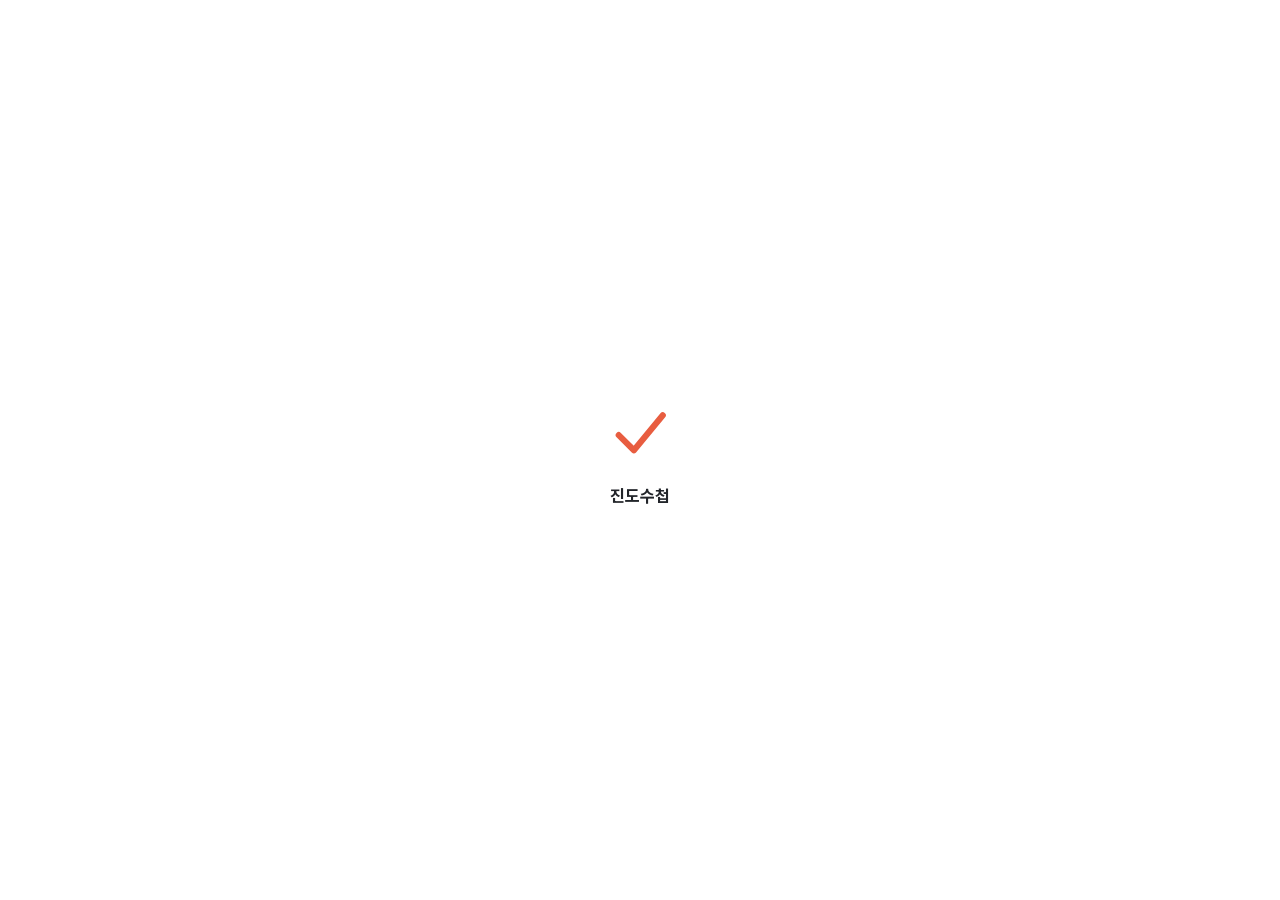
==== commit 87600864: "급식(실험실), 급식 알림, 위젯 데이터 (앱 1.4와 동일)" ====
--- a/index.html
+++ b/index.html
@@ -823,6 +823,32 @@
     border-radius:8px;background:var(--coral-deep);color:#fff;
     font-size:0.625rem;font-weight:700;line-height:16px;text-align:center;
   }
+  /* 실험실 '우리학교 급식' 카드: 접힌 상태에선 메뉴 한 줄, 누르면 전체 메뉴·칼로리·알레르기 */
+  .meal-card{background:var(--card);border-radius:var(--radius);box-shadow:var(--shadow-soft);margin-bottom:14px;overflow:hidden;}
+  .meal-head{
+    display:flex;align-items:center;gap:10px;width:100%;padding:12px 14px;text-align:left;
+    background:none;border:none;font-family:inherit;cursor:pointer;color:var(--ink);
+  }
+  .meal-ico{flex-shrink:0;width:34px;height:34px;border-radius:50%;background:var(--coral-bg);color:var(--coral-deep);display:flex;align-items:center;justify-content:center;}
+  .meal-head-text{flex:1;min-width:0;display:flex;flex-direction:column;gap:2px;}
+  .meal-title{font-size:0.8125rem;font-weight:700;color:var(--ink-soft);}
+  .meal-summary{font-size:0.875rem;font-weight:600;color:var(--ink);white-space:nowrap;overflow:hidden;text-overflow:ellipsis;}
+  .meal-chev{font-size:1.125rem;color:var(--ink-faint);transition:transform .2s ease;}
+  .meal-card.open .meal-chev{transform:rotate(90deg);}
+  .meal-card.open:not(.empty) .meal-summary{display:none;} /* 펼치면 아래 목록과 겹치므로 한 줄 요약은 숨긴다 */
+  .meal-card.empty .meal-summary{color:var(--ink-soft);font-weight:500;}
+  .meal-card.empty .meal-chev{visibility:hidden;}
+  .meal-body{display:none;padding:0 14px 14px 58px;}
+  .meal-card.open:not(.empty) .meal-body{display:block;}
+  .meal-block + .meal-block{margin-top:12px;}
+  .meal-type{font-size:0.75rem;font-weight:700;color:var(--coral-deep);margin-bottom:4px;}
+  .meal-list{list-style:none;margin:0;padding:0;display:flex;flex-direction:column;gap:3px;}
+  .meal-list li{font-size:0.875rem;color:var(--ink);}
+  .meal-alg{font-size:0.6875rem;color:var(--ink-faint);margin-left:5px;}
+  .meal-cal{font-size:0.75rem;color:var(--ink-soft);margin-top:6px;}
+  .meal-legend{font-size:0.6875rem;color:var(--ink-soft);margin-top:10px;line-height:1.5;}
+  .meal-source{font-size:0.625rem;color:var(--ink-faint);margin-top:6px;}
+
   /* 오늘 탭 '진도수첩 시작하기' 카드 · 컴시간 엑셀 상자 (온보딩 반 등록 단계에서도 사용) */
   .setup-card{
     background:var(--card);border-radius:var(--radius);box-shadow:var(--shadow-soft);
@@ -888,7 +914,7 @@
   .ntf-item:active{transform:scale(.98);}
   .ntf-item.unread .ntf-title::after{content:'';display:inline-block;width:6px;height:6px;border-radius:50%;background:var(--coral-deep);margin-left:6px;vertical-align:middle;}
   .ntf-ico{flex-shrink:0;width:34px;height:34px;border-radius:50%;background:var(--bg-soft);color:var(--ink-soft);display:flex;align-items:center;justify-content:center;}
-  .ntf-ico.unrecorded{background:var(--coral-bg);color:var(--coral-deep);}
+  .ntf-ico.unrecorded, .ntf-ico.meal{background:var(--coral-bg);color:var(--coral-deep);}
   .ntf-text{flex:1;min-width:0;}
   .ntf-title{font-size:0.875rem;font-weight:700;color:var(--ink);}
   .ntf-body{font-size:0.8125rem;color:var(--ink-soft);margin-top:2px;line-height:1.4;}
@@ -1488,7 +1514,7 @@
 }
 
 function saveSettings(){ scheduleNotifSync(); return saveJSON('settings', state.settings); }
-function savePlans(){ return saveJSON('plans', state.plans); }
+function savePlans(){ scheduleWidgetSync(); return saveJSON('plans', state.plans); }
 
 function getClass(id){ return state.settings.classes.find(function(c){ return c.id===id; }); }
 // 특정 날짜에 다른 요일 시간표를 적용해뒀으면(일회성 교체) 그 요일 기준으로 시간표를 읽는다.
@@ -2069,7 +2095,8 @@
   });
 }
 
-function searchNeisSchool(key, name, body){
+// onPicked가 있으면 학교를 고른 뒤 학사일정 화면 대신 그 콜백을 부른다. (실험실 급식 화면에서 같이 사용)
+function searchNeisSchool(key, name, body, onPicked){
   var resultsEl = document.getElementById('neisSearchResults');
   if(!key || !name){
     resultsEl.innerHTML = '<p class="small-note">인증키와 학교 이름을 모두 입력해주세요.</p>';
@@ -2101,7 +2128,7 @@
         state.settings.neisOfcdc = r.ATPT_OFCDC_SC_CODE;
         state.settings.neisSchul = r.SD_SCHUL_CODE;
         state.settings.neisSchoolName = r.SCHUL_NM+' ('+(r.ATPT_OFCDC_SC_NM||'')+')';
-        saveSettings().then(function(){ renderSettingsSemesterHoliday(body); flashSaved(); });
+        saveSettings().then(function(){ if(onPicked) onPicked(); else renderSettingsSemesterHoliday(body); flashSaved(); });
       });
     });
   }).catch(function(err){
@@ -2222,6 +2249,9 @@
   // 온보딩을 건너뛴 사용자도 무엇부터 할지 알 수 있게, 설정이 덜 끝났으면 시작하기 카드를 먼저 보여준다.
   var setup = setupProgress();
   if(!setup.complete) html += setupChecklistHtml(setup);
+  // 실험실 '우리학교 급식': 평일이고 학교가 정해져 있을 때만, 날짜 바로 아래에 접힌 카드로 보여준다. (내용은 비동기로 채움)
+  var showMeal = !!(state.settings.labMeal && state.settings.neisSchul && DAYS.indexOf(dayKorOf(d))!==-1);
+  if(showMeal) html += mealCardShellHtml(d);
   if(!setup.classes || !setup.timetable){
     // 반이나 시간표가 비어 있으면 아래 '수업 없는 날' 같은 안내가 헷갈리므로 시작하기 카드만 보여준다.
   } else {
@@ -2279,6 +2309,7 @@
   if(msBtn) msBtn.addEventListener('click', openMonthSheet);
   var bellBtn = document.getElementById('notifBellBtn');
   if(bellBtn) bellBtn.addEventListener('click', openNotifSheet);
+  if(showMeal) fillMealCard(d);
   bindSetupButtons(el);
   bindExtrasEvents(el, d, function(){ renderToday(); });
 
@@ -3567,7 +3598,7 @@
     renderSettingsLanding(el);
     return;
   }
-  var titles = { display:'화면 설정', schedule:'시간표 관리', calendar:'학사일정', plans:'진도계획', data:'데이터 관리' };
+  var titles = { display:'화면 설정', schedule:'시간표 관리', calendar:'학사일정', plans:'진도계획', data:'데이터 관리', lab:'실험실' };
   var html = '<div class="settings-back" id="settingsBackBtn">‹ 설정</div>';
   html += '<h1 style="margin:2px 0 16px;">'+titles[state.settingsTab]+'</h1>';
   html += '<div id="settingsBody"></div>';
@@ -3584,6 +3615,7 @@
   else if(state.settingsTab==='calendar') renderSettingsCalendar(body);
   else if(state.settingsTab==='plans') renderSettingsPlans(body);
   else if(state.settingsTab==='data') renderSettingsData(body);
+  else if(state.settingsTab==='lab') renderSettingsLab(body);
 }
 
 // '화면' 상세 화면: 글씨 크기 + 테마. 예전엔 설정 첫 화면에 항상 떠있던 걸 여기로 옮겼다.
@@ -3663,6 +3695,9 @@
     { label:'화면', items:[
       ['display','화면 설정','글씨 크기 · 테마 · 알림']
     ]},
+    { label:'실험실', items:[
+      ['lab','실험실','미리 써보는 기능']
+    ]},
     { label:'수업 관리', items:[
       ['schedule','시간표 관리','반 목록 · 일과시간 · 내 시간표'],
       ['calendar','학사일정','시험 · 방학 · 공휴일'],
@@ -3707,6 +3742,180 @@
   el.querySelector('#privacyPolicyLink').addEventListener('click', function(){
     if(isOffline()){ alert(OFFLINE_MSG); return; }
     window.open('https://sprud-sprud.github.io/jindo_app/privacy.html', '_blank');
+  });
+}
+
+// ---------- 실험실 ----------
+// 정식 기능이 되기 전에 켜서 써보는 기능 모음. 지금은 '우리학교 급식' 하나.
+function renderSettingsLab(body){
+  var on = !!state.settings.labMeal;
+  var hasSchool = !!(state.settings.neisOfcdc && state.settings.neisSchul);
+  var html = '<p class="small-note" style="margin-top:0;">아직 다듬는 중인 기능이에요. 써보시고 불편한 점은 피드백으로 알려주세요.</p>';
+  html += '<div class="fontsize-control ntf-row"><div><div class="fs-label">우리학교 급식</div>'+
+    '<div class="ntf-row-desc">나이스에서 급식을 불러와 오늘 탭에 보여줘요</div></div>'+
+    '<button class="ntf-switch'+(on?' on':'')+'" id="labMealSwitch" role="switch" aria-checked="'+(on?'true':'false')+'" aria-label="우리학교 급식"></button></div>';
+  if(on && hasSchool){
+    var notifOn = mealNotifOn();
+    html += '<div class="fontsize-control ntf-row"><div><div class="fs-label">급식 알림</div>'+
+      '<div class="ntf-row-desc">수업 있는 날 '+MEAL_NOTIF_TIME+'에 오늘 점심 메뉴를 알려드려요</div></div>'+
+      '<button class="ntf-switch'+(notifOn?' on':'')+'" id="labMealNotifSwitch" role="switch" aria-checked="'+(notifOn?'true':'false')+'" aria-label="급식 알림"></button></div>';
+  }
+  if(on){
+    html += '<div class="settings-section"><h3>학교</h3>';
+    if(hasSchool){
+      html += '<div class="list-row"><div class="grow">'+escapeHtml(state.settings.neisSchoolName||'선택된 학교')+'</div>'+
+        '<span id="labSchoolChange" style="font-size:0.75rem;color:var(--coral-deep);text-decoration:underline;cursor:pointer;">변경</span></div>'+
+        '<p class="small-note" style="margin-bottom:0;">학사일정(나이스 불러오기)과 같은 학교를 써요.</p>';
+    } else {
+      html += '<p class="small-note" style="margin-top:0;">급식을 불러올 학교를 검색해서 골라주세요.</p>'+
+        '<div class="add-row"><input type="text" id="neisSchoolSearch" placeholder="예: ㅇㅇ고등학교" style="flex:1;"><button class="btn ghost small" id="labSchoolSearchBtn">검색</button></div>'+
+        '<div id="neisSearchResults" style="margin-top:8px;"></div>';
+    }
+    html += '</div>';
+  }
+  body.innerHTML = html;
+  document.getElementById('labMealSwitch').addEventListener('click', function(){
+    state.settings.labMeal = !state.settings.labMeal;
+    saveSettings().then(function(){ renderSettingsLab(body); flashSaved(); });
+  });
+  var mealNotifSwitch = document.getElementById('labMealNotifSwitch');
+  if(mealNotifSwitch) mealNotifSwitch.addEventListener('click', function(){
+    var p;
+    if(mealNotifOn()){ state.settings.labMealNotif = false; p = Promise.resolve(); }
+    else { state.settings.labMealNotif = true; p = ensureNotifPermission(); } // 처음 켤 때 알림 권한을 묻는다
+    p.then(function(){ return saveSettings(); }).then(function(){ renderSettingsLab(body); flashSaved(); });
+  });
+  var changeBtn = document.getElementById('labSchoolChange');
+  if(changeBtn) changeBtn.addEventListener('click', function(){
+    state.settings.neisOfcdc = ''; state.settings.neisSchul = ''; state.settings.neisSchoolName = '';
+    saveSettings().then(function(){ renderSettingsLab(body); });
+  });
+  var searchBtn = document.getElementById('labSchoolSearchBtn');
+  if(searchBtn){
+    var doSearch = function(){
+      searchNeisSchool(NEIS_KEY, document.getElementById('neisSchoolSearch').value.trim(), body, function(){ renderSettingsLab(body); });
+    };
+    searchBtn.addEventListener('click', doSearch);
+    document.getElementById('neisSchoolSearch').addEventListener('keydown', function(e){ if(e.key==='Enter') doSearch(); });
+  }
+}
+
+// ---------- 우리학교 급식 (실험실) ----------
+// 나이스 급식 API를 주 단위로 한 번 불러와 기기에 저장하고, 같은 날에는 다시 부르지 않는다.
+// (앱에 들어 있는 나이스 인증키 하나를 모든 사용자가 같이 쓰기 때문에 호출을 아낀다)
+// 다른 메뉴 아이콘과 같은 선 아이콘(김이 나는 그릇)
+var MEAL_ICON_SVG = '<svg viewBox="0 0 24 24" width="20" height="20" fill="none" stroke="currentColor" stroke-width="1.8" stroke-linecap="round" stroke-linejoin="round"><path d="M3.5 12h17a8.5 8.5 0 0 1-17 0z"></path><path d="M8 20.5h8"></path><path d="M8.5 8.5c0-1.2 1-1.6 1-2.8M12 8.5c0-1.2 1-1.6 1-2.8M15.5 8.5c0-1.2 1-1.6 1-2.8"></path></svg>';
+var MEAL_NOTIF_TIME = '11:00';
+// 급식 알림: 실험실 급식이 켜져 있고, 알림을 끄지 않았고, 앱이면 알림 권한까지 받은 상태
+function mealNotifOn(){
+  return !!(state.settings.labMeal && state.settings.neisSchul && state.settings.labMealNotif!==false &&
+    (!notifPlugin() || notifState.permission==='granted'));
+}
+// 이미 받아둔(메모리) 급식에서 그날 점심만 꺼낸다. 알림 예약처럼 기다릴 수 없는 곳에서 쓴다.
+function mealLunchSync(dateStr){
+  var entry = mealMem[weekStartOf(dateStr)];
+  var meals = (entry && entry.days[dateStr]) || [];
+  return meals.find(function(m){ return m.type==='중식'; }) || meals[0] || null;
+}
+var ALLERGY_NAMES = ['난류','우유','메밀','땅콩','대두','밀','고등어','게','새우','돼지고기','복숭아','토마토','아황산류','호두','닭고기','쇠고기','오징어','조개류','잣'];
+var mealMem = {}; // 'YYYY-MM-DD(주 시작)' -> 캐시 객체
+function ymdCompact(dateStr){ return dateStr.replace(/-/g,''); }
+function weekStartOf(dateStr){
+  var dow = parseDate(dateStr).getDay();
+  return addDays(dateStr, dow===0 ? -6 : 1-dow);
+}
+function mealCacheKey(weekStart){ return 'meal:'+state.settings.neisSchul+':'+weekStart; }
+// NEIS DDISH_NM 예: "쌀밥<br/>된장국 (5.6.13.)<br/>제육볶음 (5.6.10.13.)"
+function parseDishes(raw){
+  return String(raw||'').split(/<br\s*\/?>/i).map(function(s){
+    s = s.trim();
+    var m = s.match(/\(([\d.\s]+)\)\s*$/);
+    var allergies = m ? m[1].split('.').map(function(x){ return parseInt(x,10); }).filter(function(x){ return x>0; }) : [];
+    var name = (m ? s.slice(0, m.index) : s).replace(/[*#]/g,'').replace(/\s{2,}/g,' ').trim(); // 학교마다 붙이는 * # 표시는 지운다
+    return { name:name, allergies:allergies };
+  }).filter(function(d){ return d.name; });
+}
+function fetchMealWeek(weekStart){
+  var url = 'https://open.neis.go.kr/hub/mealServiceDietInfo?KEY='+encodeURIComponent(NEIS_KEY)+
+    '&Type=json&pIndex=1&pSize=100&ATPT_OFCDC_SC_CODE='+encodeURIComponent(state.settings.neisOfcdc)+
+    '&SD_SCHUL_CODE='+encodeURIComponent(state.settings.neisSchul)+
+    '&MLSV_FROM_YMD='+ymdCompact(weekStart)+'&MLSV_TO_YMD='+ymdCompact(addDays(weekStart, 6));
+  return fetch(url).then(function(r){ return r.json(); }).then(function(data){
+    var days = {};
+    var rows = (data.mealServiceDietInfo && data.mealServiceDietInfo[1] && data.mealServiceDietInfo[1].row) || [];
+    rows.forEach(function(r){
+      var ds = r.MLSV_YMD.slice(0,4)+'-'+r.MLSV_YMD.slice(4,6)+'-'+r.MLSV_YMD.slice(6,8);
+      (days[ds] = days[ds] || []).push({ type:r.MMEAL_SC_NM||'급식', dishes:parseDishes(r.DDISH_NM), cal:r.CAL_INFO||'' });
+    });
+    // 데이터가 없는 주(방학 등)는 RESULT INFO-200으로 온다. 이것도 '없음'으로 저장해서 다시 부르지 않는다.
+    if(!rows.length && data.RESULT && data.RESULT.CODE!=='INFO-200') throw new Error(data.RESULT.MESSAGE||'급식 조회 실패');
+    var entry = { fetchedOn: todayStr(), days: days };
+    mealMem[weekStart] = entry;
+    saveJSON(mealCacheKey(weekStart), entry);
+    return entry;
+  });
+}
+function loadMealDay(dateStr){
+  var ws = weekStartOf(dateStr);
+  var mem = mealMem[ws];
+  var ready = mem ? Promise.resolve(mem) : loadJSON(mealCacheKey(ws), null);
+  return ready.then(function(entry){
+    if(entry){ mealMem[ws] = entry; }
+    // 오늘 이미 받은 주는 다시 부르지 않는다. 지난 주는 바뀔 일이 없으니 한 번 받았으면 그대로 쓴다.
+    var fresh = entry && (entry.fetchedOn===todayStr() || addDays(ws, 6) < todayStr());
+    if(fresh) return entry;
+    return fetchMealWeek(ws).catch(function(err){
+      if(entry) return entry; // 오프라인 등으로 실패하면 예전에 받아둔 걸 보여준다
+      throw err;
+    });
+  }).then(function(entry){ return entry.days[dateStr] || []; });
+}
+function mealCardShellHtml(dateStr){
+  return '<div class="meal-card'+(state.uiMealOpen?' open':'')+'" id="mealCard">'+
+    '<button class="meal-head" id="mealHead" aria-expanded="'+(state.uiMealOpen?'true':'false')+'">'+
+      '<span class="meal-ico">'+MEAL_ICON_SVG+'</span>'+
+      '<span class="meal-head-text"><span class="meal-title">'+(dateStr===todayStr()?'오늘 급식':niceDate(dateStr)+' 급식')+'</span>'+
+      '<span class="meal-summary" id="mealSummary">불러오는 중...</span></span>'+
+      '<span class="meal-chev">›</span></button>'+
+    '<div class="meal-body" id="mealBody"></div></div>';
+}
+function fillMealCard(dateStr){
+  var card = document.getElementById('mealCard');
+  if(!card) return;
+  document.getElementById('mealHead').addEventListener('click', function(){
+    state.uiMealOpen = !state.uiMealOpen;
+    card.classList.toggle('open', state.uiMealOpen);
+    this.setAttribute('aria-expanded', state.uiMealOpen?'true':'false');
+  });
+  loadMealDay(dateStr).then(function(meals){
+    if(state.currentDate!==dateStr || !document.getElementById('mealCard')) return; // 그사이 날짜를 바꿨으면 무시
+    var summaryEl = document.getElementById('mealSummary'), bodyEl = document.getElementById('mealBody');
+    if(!meals.length){
+      summaryEl.textContent = '이 날은 급식 정보가 없어요';
+      card.classList.add('empty');
+      return;
+    }
+    var lunch = meals.find(function(m){ return m.type==='중식'; }) || meals[0];
+    summaryEl.textContent = lunch.dishes.map(function(d){ return d.name; }).join(' · ');
+    var usedAllergies = {};
+    bodyEl.innerHTML = meals.map(function(m){
+      return '<div class="meal-block">'+
+        (meals.length>1 ? '<div class="meal-type">'+escapeHtml(m.type)+'</div>' : '')+
+        '<ul class="meal-list">'+m.dishes.map(function(d){
+          d.allergies.forEach(function(a){ usedAllergies[a] = true; });
+          return '<li>'+escapeHtml(d.name)+(d.allergies.length?'<span class="meal-alg">'+d.allergies.join('.')+'</span>':'')+'</li>';
+        }).join('')+'</ul>'+
+        (m.cal ? '<div class="meal-cal">'+escapeHtml(m.cal)+'</div>' : '')+
+      '</div>';
+    }).join('')+
+    (Object.keys(usedAllergies).length ? '<div class="meal-legend">알레르기: '+Object.keys(usedAllergies).map(Number).sort(function(a,b){return a-b;})
+      .map(function(n){ return n+'.'+(ALLERGY_NAMES[n-1]||''); }).join(' ')+'</div>' : '')+
+    '<div class="meal-source">출처: 나이스 교육정보 개방 포털</div>';
+  }).catch(function(err){
+    console.error('급식 불러오기 실패', err);
+    var summaryEl = document.getElementById('mealSummary');
+    if(summaryEl) summaryEl.textContent = isOfflineError(err) ? '인터넷 연결을 확인해주세요' : '급식을 불러오지 못했어요';
+    if(card) card.classList.add('empty');
   });
 }
 
@@ -5728,7 +5937,19 @@
   }
   classItems = classItems.filter(function(n){ return n.at > now; })
     .sort(function(a,b){ return a.at-b.at; })
-    .slice(0, NOTIF_MAX_PENDING-1); // 한 자리는 월요일 리포트용으로 남겨둔다
+    .slice(0, NOTIF_MAX_PENDING-8); // 월요일 리포트 1자리 + 급식 알림 최대 7자리를 남겨둔다
+  // 실험실 급식 알림: 수업 있는 날 11:30에 그날 점심 메뉴. 메뉴를 미리 받아둔 날만 예약한다. (syncNotifications에서 미리 받아둠)
+  if(mealNotifOn()){
+    for(var mi=0; mi<7; mi++){
+      var mdStr = addDays(today, mi);
+      var mAt = dateTimeMs(mdStr, MEAL_NOTIF_TIME);
+      if(mAt <= now || dayStatus(mdStr)!=='school') continue;
+      var lunch = mealLunchSync(mdStr);
+      if(!lunch) continue;
+      classItems.push({ key:'meal:'+mdStr, kind:'meal', at:mAt, date:mdStr, period:null,
+        title:'오늘의 급식', body:lunch.dishes.map(function(x){ return x.name; }).join(' · ') });
+    }
+  }
   if(ns.weeklyReport){
     for(var k=0; k<8; k++){
       var md = addDays(today, k);
@@ -5760,7 +5981,74 @@
   saveJSON('notif:scheduled', notifState.scheduled);
   return saveJSON('notif:inbox', notifState.inbox);
 }
+// ---------- 홈 화면 위젯 데이터 (안드로이드 · iOS) ----------
+// 앞으로 2주 치 수업(교시 시각·반·지난 진도·기록 여부)과 급식을 JSON 하나로 만들어 네이티브 위젯에 넘긴다.
+// 위젯은 이 데이터만 보고 그리며, 교시가 바뀌는 시각마다 스스로 다시 그린다. (앱을 안 열어도 '다음 수업'이 넘어감)
+var widgetPluginRef = null;
+var widgetSyncTimer = null;
+function getWidgetPlugin(){
+  if(widgetPluginRef!==null) return widgetPluginRef;
+  widgetPluginRef = false;
+  try{
+    var C = window.Capacitor;
+    if(isNativeApp() && C && typeof C.registerPlugin==='function'){
+      widgetPluginRef = C.registerPlugin('WidgetBridge');
+    }
+  }catch(e){}
+  return widgetPluginRef;
+}
+function scheduleWidgetSync(){
+  if(!getWidgetPlugin() || !state.settings) return;
+  clearTimeout(widgetSyncTimer);
+  widgetSyncTimer = setTimeout(syncWidgetData, 1000);
+}
+function lastProgressShort(classId, dateStr){
+  var last = lastProgressAsOf(classId, dateStr);
+  if(!last) return '';
+  var idx = (state.plans[classId] || []).indexOf(last);
+  return (idx!==-1 ? (idx+1)+'. ' : '')+last.title+(last.donePage ? ' ('+last.donePage+')' : '');
+}
+function buildWidgetData(){
+  var today = todayStr();
+  var periods = [], days = {}, meals = {};
+  for(var i=0; i<14; i++){
+    var d = addDays(today, i);
+    var st = dayStatus(d);
+    days[d] = { label: niceDate(d)+' '+dayKorOf(d)+'요일', short: (parseDate(d).getMonth()+1)+'/'+parseDate(d).getDate()+' ('+dayKorOf(d)+')', status: st };
+    if(st!=='school') continue;
+    scheduleFor(d).forEach(function(s){
+      var cls = getClass(s.classId);
+      if(!cls || findBlockingExam(d, s.classId, s.period)) return;
+      var pt = computePeriodTime(s.period-1);
+      periods.push({ date:d, period:s.period, start:dateTimeMs(d, pt.start), end:dateTimeMs(d, pt.end),
+        startText:pt.start, endText:pt.end, className:cls.name, color:cls.color,
+        lastProgress:lastProgressShort(s.classId, d), done:isRecordDone(findRecord(d, s.period)) });
+    });
+  }
+  periods.sort(function(a,b){ return a.start-b.start; });
+  var mealEnabled = !!(state.settings.labMeal && state.settings.neisSchul);
+  if(mealEnabled){
+    for(var j=0; j<14; j++){
+      var md = addDays(today, j), lunch = mealLunchSync(md);
+      if(lunch) meals[md] = { dishes: lunch.dishes.map(function(x){ return x.name; }), cal: lunch.cal||'' };
+    }
+  }
+  return { updatedAt:Date.now(), today:today, periods:periods, days:days, mealEnabled:mealEnabled, meals:meals };
+}
+function syncWidgetData(){
+  var plugin = getWidgetPlugin();
+  if(!plugin) return Promise.resolve();
+  var today = todayStr();
+  var mealPrefetch = (state.settings.labMeal && state.settings.neisSchul)
+    ? Promise.all([ loadMealDay(today), loadMealDay(addDays(today, 7)) ]).catch(function(){})
+    : Promise.resolve();
+  return Promise.all([ ensureMonth(ymOf(today)), ensureMonth(ymOf(addDays(today, 13))), mealPrefetch ]).then(function(){
+    return plugin.setData({ json: JSON.stringify(buildWidgetData()) });
+  }).catch(function(e){ console.error('위젯 데이터 전달 실패', e); });
+}
+
 function scheduleNotifSync(){
+  scheduleWidgetSync(); // 알림 예약이 바뀌는 때(기록 저장·설정 변경·앱 복귀)는 위젯 내용도 바뀌는 때다
   if(!notifState.ready) return;
   clearTimeout(notifSyncTimer);
   notifSyncTimer = setTimeout(syncNotifications, 800);
@@ -5768,7 +6056,11 @@
 function syncNotifications(){
   var now = Date.now();
   var today = todayStr();
-  return Promise.all([ ensureMonth(ymOf(today)), ensureMonth(ymOf(addDays(today, 6))) ]).then(function(){
+  // 급식 알림이 켜져 있으면 이번 주·다음 주 급식을 먼저 받아둔다. (실패해도 수업 알림 예약은 계속한다)
+  var mealPrefetch = mealNotifOn()
+    ? Promise.all([ loadMealDay(today), loadMealDay(addDays(today, 7)) ]).catch(function(){})
+    : Promise.resolve();
+  return Promise.all([ ensureMonth(ymOf(today)), ensureMonth(ymOf(addDays(today, 6))), mealPrefetch ]).then(function(){
     moveDueToInbox(now);
     notifState.scheduled = buildNotifPlan(now);
     saveNotifState();
@@ -5818,6 +6110,7 @@
     return;
   }
   if(!item.date) return;
+  if(item.kind==='meal') state.uiMealOpen = true; // 급식 알림은 오늘 탭 급식 카드를 펼쳐서 보여준다
   if(state.currentView!=='today') switchView('today');
   state.currentDate = item.date;
   goToDate(item.date);
@@ -5891,6 +6184,7 @@
   return niceDate(ds)+' '+hm;
 }
 var NOTIF_ICONS = {
+  meal:MEAL_ICON_SVG.replace(/width="\d+" height="\d+"/, 'width="18" height="18"'),
   beforeClass:'<svg viewBox="0 0 24 24" width="18" height="18" fill="none" stroke="currentColor" stroke-width="1.8" stroke-linecap="round" stroke-linejoin="round"><circle cx="12" cy="12" r="8.5"></circle><path d="M12 7.5V12l3 2"></path></svg>',
   unrecorded:'<svg viewBox="0 0 24 24" width="18" height="18" fill="none" stroke="currentColor" stroke-width="1.8" stroke-linecap="round" stroke-linejoin="round"><path d="M4 20h4L19 9l-4-4L4 16z"></path><path d="M13.5 6.5l4 4"></path></svg>',
   weeklyReport:'<svg viewBox="0 0 24 24" width="18" height="18" fill="none" stroke="currentColor" stroke-width="1.8" stroke-linecap="round" stroke-linejoin="round"><rect x="3" y="3" width="18" height="18" rx="2"></rect><path d="M8 17V11"></path><path d="M12 17V7"></path><path d="M16 17v-4"></path></svg>'
@@ -6072,6 +6366,7 @@
     maybeShowWeeklyReport();
     cleanupExpiredTransfers();
     initNotifications();
+    scheduleWidgetSync();
     if(state.settings.onboardingDone && state.currentView==='today') maybeShowCoachmark(1);
     hideSplash();
   }).catch(function(e){
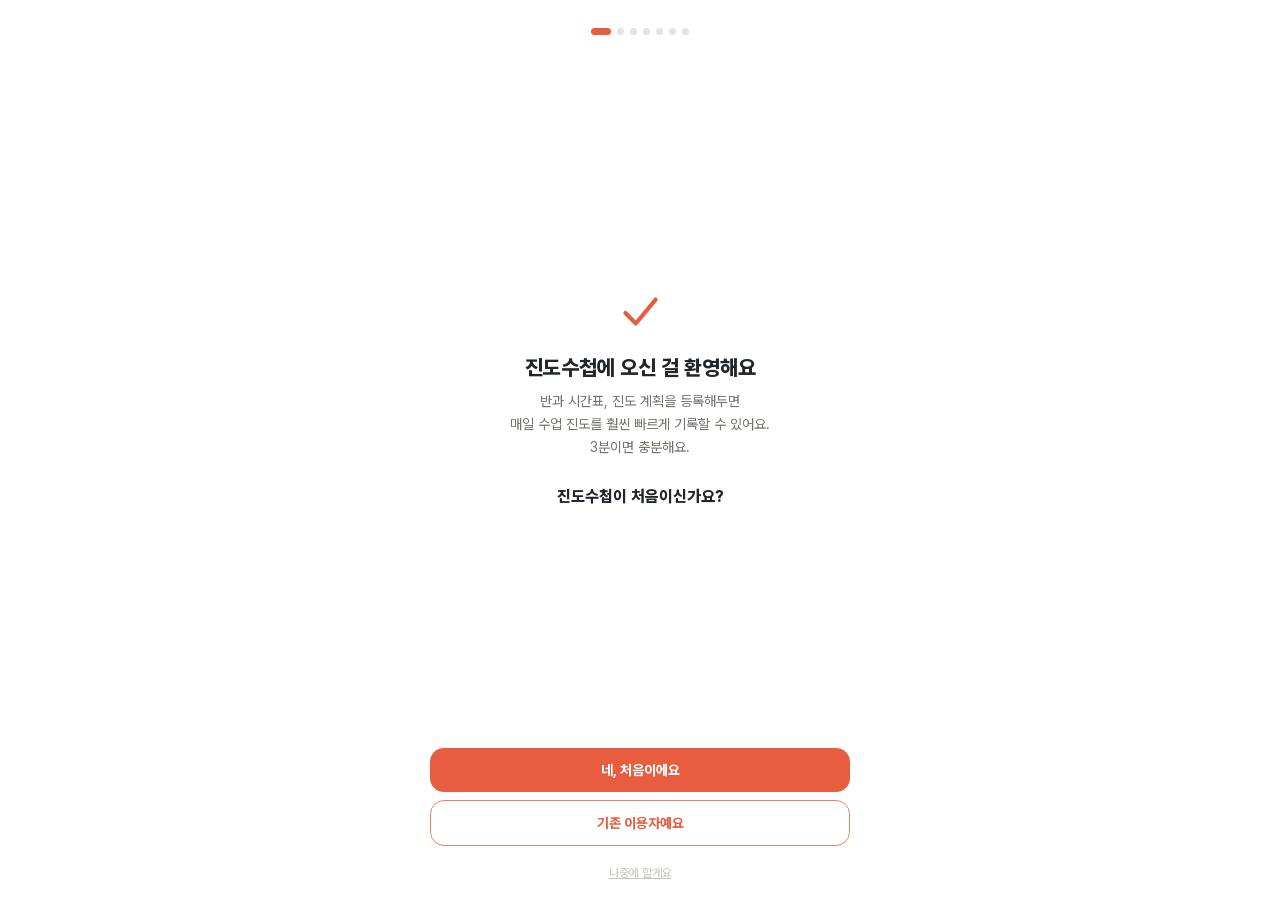
==== commit f0b30b05: "Add files via upload" ====
--- a/index.html
+++ b/index.html
@@ -3773,10 +3773,23 @@
     }
     html += '</div>';
   }
+  // 홈 화면 위젯이 비어 있을 때 원인을 알 수 있게, 앱이 위젯에 마지막으로 데이터를 넘긴 결과를 작게 보여준다.
+  if(isNativeApp()){
+    var wl = null;
+    try{ wl = JSON.parse(localStorage.getItem(STORE_PREFIX+'widgetLast')||'null'); }catch(e){}
+    html += '<p class="small-note" id="widgetDiag">홈 화면 위젯: '+(wl ? (wl.ok ? escapeHtml(wl.at)+' 전달됨 ('+escapeHtml(wl.msg)+')' : escapeHtml(wl.at)+' · '+escapeHtml(wl.msg)) : '아직 전달 기록이 없어요')+'</p>'+
+      '<button class="btn ghost small" id="widgetRefreshBtn">위젯 지금 새로고침</button>';
+  }
   body.innerHTML = html;
   document.getElementById('labMealSwitch').addEventListener('click', function(){
     state.settings.labMeal = !state.settings.labMeal;
     saveSettings().then(function(){ renderSettingsLab(body); flashSaved(); });
+  });
+  var widgetRefreshBtn = document.getElementById('widgetRefreshBtn');
+  if(widgetRefreshBtn) widgetRefreshBtn.addEventListener('click', function(){
+    widgetRefreshBtn.disabled = true;
+    widgetRefreshBtn.textContent = '보내는 중…';
+    syncWidgetData().then(function(){ renderSettingsLab(body); });
   });
   var mealNotifSwitch = document.getElementById('labMealNotifSwitch');
   if(mealNotifSwitch) mealNotifSwitch.addEventListener('click', function(){
@@ -5991,10 +6004,10 @@
   widgetPluginRef = false;
   try{
     var C = window.Capacitor;
-    if(isNativeApp() && C && typeof C.registerPlugin==='function'){
-      widgetPluginRef = C.registerPlugin('WidgetBridge');
+    if(isNativeApp() && C){
+      widgetPluginRef = (typeof C.registerPlugin==='function') ? C.registerPlugin('WidgetBridge') : true;
     }
-  }catch(e){}
+  }catch(e){ widgetPluginRef = isNativeApp() ? true : false; }
   return widgetPluginRef;
 }
 function scheduleWidgetSync(){
@@ -6033,18 +6046,61 @@
       if(lunch) meals[md] = { dishes: lunch.dishes.map(function(x){ return x.name; }), cal: lunch.cal||'' };
     }
   }
-  return { updatedAt:Date.now(), today:today, periods:periods, days:days, mealEnabled:mealEnabled, meals:meals };
+  return { updatedAt:Date.now(), today:today, periods:periods, days:days, mealEnabled:mealEnabled, meals:meals, week:buildWidgetWeek() };
+}
+// '이번 주 시간표' 위젯용: 설정 > 내 시간표와 같은 요일×교시 격자 (요일별 기본 시간표)
+function buildWidgetWeek(){
+  var n = state.settings.periodsPerDay || 7;
+  var times = [];
+  for(var p=0; p<n; p++) times.push(computePeriodTime(p).start);
+  var grid = {};
+  DAYS.forEach(function(dk){
+    grid[dk] = [];
+    for(var p=0; p<n; p++){
+      var cid = (state.settings.schedule[dk]||[])[p];
+      var c = cid ? getClass(cid) : null;
+      grid[dk].push(c ? { name:c.name, color:c.color } : null);
+    }
+  });
+  return { days:DAYS.slice(), periods:n, times:times, grid:grid,
+    lunchAfter: state.settings.lunchAfterPeriod||0, cleaningAfter: state.settings.cleaningAfterPeriod||0 };
+}
+// iOS는 앱이 늦게 등록한 플러그인을 registerPlugin 프록시가 못 찾는 경우가 있어서,
+// 가능하면 플러그인 이름으로 네이티브를 직접 부른다.
+// 네이티브가 플러그인을 못 찾으면 iOS는 응답 없이 멈추므로, 6초 안에 답이 없으면 실패로 처리한다.
+function widgetSetData(json){
+  var C = window.Capacitor;
+  var call = (C && typeof C.nativePromise==='function')
+    ? C.nativePromise('WidgetBridge', 'setData', { json: json })
+    : getWidgetPlugin().setData({ json: json });
+  var timeout = new Promise(function(_, reject){
+    setTimeout(function(){ reject(new Error('앱(네이티브)이 응답하지 않아요')); }, 6000);
+  });
+  return Promise.race([ call, timeout ]);
+}
+// 설정 > 실험실 아래에 보여주는 마지막 전달 결과 (위젯이 비어 있을 때 원인 확인용)
+function recordWidgetResult(ok, msg){
+  var d = new Date();
+  try{ localStorage.setItem(STORE_PREFIX+'widgetLast', JSON.stringify({ ok:ok, at:pad2(d.getHours())+':'+pad2(d.getMinutes()), msg:msg||'' })); }catch(e){}
 }
 function syncWidgetData(){
   var plugin = getWidgetPlugin();
   if(!plugin) return Promise.resolve();
+  recordWidgetResult(false, '보내는 중… (데이터 준비)');
   var today = todayStr();
   var mealPrefetch = (state.settings.labMeal && state.settings.neisSchul)
     ? Promise.all([ loadMealDay(today), loadMealDay(addDays(today, 7)) ]).catch(function(){})
     : Promise.resolve();
   return Promise.all([ ensureMonth(ymOf(today)), ensureMonth(ymOf(addDays(today, 13))), mealPrefetch ]).then(function(){
-    return plugin.setData({ json: JSON.stringify(buildWidgetData()) });
-  }).catch(function(e){ console.error('위젯 데이터 전달 실패', e); });
+    var data = buildWidgetData();
+    recordWidgetResult(false, '보내는 중… (앱 네이티브로 전송)');
+    return widgetSetData(JSON.stringify(data)).then(function(){
+      recordWidgetResult(true, '수업 '+data.periods.length+'개 · 급식 '+Object.keys(data.meals).length+'일');
+    });
+  }).catch(function(e){
+    console.error('위젯 데이터 전달 실패', e);
+    recordWidgetResult(false, (e && (e.message||e.code)) || String(e));
+  });
 }
 
 function scheduleNotifSync(){
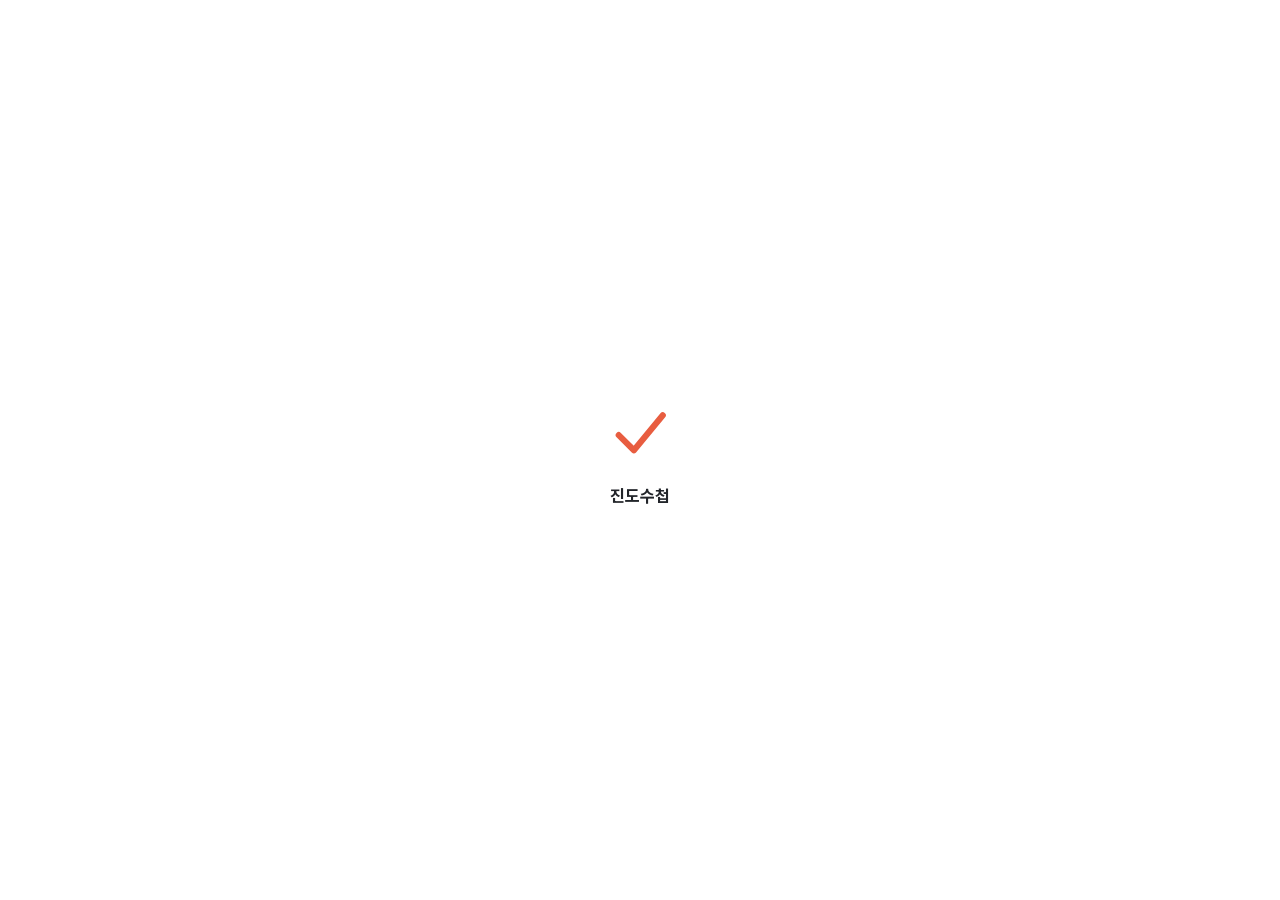
==== commit 76da9ede: "Add files via upload" ====
--- a/index.html
+++ b/index.html
@@ -823,7 +823,16 @@
     border-radius:8px;background:var(--coral-deep);color:#fff;
     font-size:0.625rem;font-weight:700;line-height:16px;text-align:center;
   }
-  /* 실험실 '우리학교 급식' 카드: 접힌 상태에선 메뉴 한 줄, 누르면 전체 메뉴·칼로리·알레르기 */
+  /* 우리반 시간표 (설정 > 우리학교) */
+  .hr-title{font-size:0.8125rem;font-weight:700;color:var(--ink);margin:12px 0 6px;}
+  .hr-table{width:100%;table-layout:fixed;border-collapse:separate;border-spacing:3px;}
+  .hr-table th{font-size:0.75rem;font-weight:700;color:var(--ink-soft);padding:4px 0;border-radius:6px;}
+  .hr-table th.today{background:var(--coral);color:#fff;}
+  .hr-table th.hr-p{width:24px;}
+  .hr-table td{font-size:0.6875rem;font-weight:600;color:var(--ink);text-align:center;vertical-align:middle;line-height:1.3;height:36px;padding:3px 2px;border-radius:8px;background:var(--gray-100);word-break:break-all;overflow:hidden;}
+  .hr-table td.today{background:var(--coral-bg);}
+
+  /* 우리학교 급식 카드: 접힌 상태에선 메뉴 한 줄, 누르면 전체 메뉴·칼로리·알레르기 */
   .meal-card{background:var(--card);border-radius:var(--radius);box-shadow:var(--shadow-soft);margin-bottom:14px;overflow:hidden;}
   .meal-head{
     display:flex;align-items:center;gap:10px;width:100%;padding:12px 14px;text-align:left;
@@ -1233,7 +1242,7 @@
 function defaultSettings(){
   var schedule = {};
   DAYS.forEach(function(d){ schedule[d] = new Array(7).fill(null); });
-  return { classes: [], periodsPerDay: 7, schedule: schedule, exams: [], holidays: [], semesters: [], autoHolidaysEnabled: true, holidayExceptions: [], autoSuneungEnabled: true, customDdays: [], neisOfcdc:'', neisSchul:'', neisSchoolName:'', neisHolidays: [], fontScale: 1, schoolLevel:'high', classDuration:50, breakDuration:10, firstPeriodStart:'09:00', lunchAfterPeriod:4, lunchDuration:50, cleaningAfterPeriod:0, cleaningDuration:20, onboardingDone:false, themeMode:'system', dayOverrides:{}, makeupClasses:[], isNewFeatureTutorialSeen:false };
+  return { classes: [], periodsPerDay: 7, schedule: schedule, exams: [], holidays: [], semesters: [], autoHolidaysEnabled: true, holidayExceptions: [], autoSuneungEnabled: true, customDdays: [], neisOfcdc:'', neisSchul:'', neisSchoolName:'', neisHolidays: [], fontScale: 1, schoolLevel:'high', classDuration:50, breakDuration:10, firstPeriodStart:'09:00', lunchAfterPeriod:4, lunchDuration:50, cleaningAfterPeriod:0, cleaningDuration:20, onboardingDone:false, themeMode:'system', dayOverrides:{}, makeupClasses:[], periodSwaps:[], isNewFeatureTutorialSeen:false };
 }
 var SCHOOL_LEVEL_DURATION = { elementary:40, middle:45, high:50 };
 function computePeriodTime(periodIndex){
@@ -1522,15 +1531,44 @@
   var override = state.settings.dayOverrides && state.settings.dayOverrides[dateStr];
   return override || dayKorOf(dateStr);
 }
+// 요일 교체까지만 반영한 그날의 기본 시간표 (일회성 수업 교체·보강은 아직 반영 전)
+function baseClassAt(dateStr, period){
+  var dk = effectiveDayKor(dateStr);
+  if(DAYS.indexOf(dk) === -1) return null;
+  return (state.settings.schedule[dk] || [])[period-1] || null;
+}
+// 이 날짜·교시가 일회성 수업 교체(periodSwaps)에 걸려 있으면 그 교체 정보를 돌려준다.
+function findSwapForSlot(dateStr, period){
+  return (state.settings.periodSwaps||[]).find(function(sw){
+    return (sw.a.date===dateStr && sw.a.period===period) || (sw.b.date===dateStr && sw.b.period===period);
+  }) || null;
+}
 function scheduleFor(dateStr){
   var dk = effectiveDayKor(dateStr);
-  var out = [];
+  var slots = {};
   if(DAYS.indexOf(dk) !== -1){
     var arr = state.settings.schedule[dk] || [];
     arr.forEach(function(classId, i){
-      if(classId) out.push({ period:i+1, classId:classId });
-    });
-  }
+      if(classId) slots[i+1] = { period:i+1, classId:classId };
+    });
+  }
+  // 일회성 수업 교체: 교체된 교시에는 상대편 날짜·교시의 원래 수업이 들어온다 (상대가 빈 교시면 그 교시는 비게 된다)
+  (state.settings.periodSwaps||[]).forEach(function(sw){
+    if(sw.mode === 'take'){
+      // 내 수업은 다른 선생님께 넘기고, 상대 교시에서는 내가 다른 반 수업을 맡는 경우
+      if(sw.a.date === dateStr) delete slots[sw.a.period];
+      if(sw.b.date === dateStr && sw.takeClassId) slots[sw.b.period] = { period:sw.b.period, classId:sw.takeClassId, isSwap:true, swapId:sw.id };
+      return;
+    }
+    [[sw.a, sw.b], [sw.b, sw.a]].forEach(function(pair){
+      var mine = pair[0], other = pair[1];
+      if(mine.date !== dateStr) return;
+      var incoming = baseClassAt(other.date, other.period);
+      if(incoming) slots[mine.period] = { period:mine.period, classId:incoming, isSwap:true, swapId:sw.id };
+      else delete slots[mine.period];
+    });
+  });
+  var out = Object.keys(slots).map(function(p){ return slots[p]; });
   // 실보강으로 이 날짜/교시에 따로 잡아둔 보강 수업도 그날 시간표에 합쳐서 보여준다.
   (state.settings.makeupClasses||[]).forEach(function(mc){
     if(mc.date===dateStr) out.push({ period:mc.period, classId:mc.classId, isMakeup:true, makeupId:mc.id });
@@ -2250,7 +2288,8 @@
   var setup = setupProgress();
   if(!setup.complete) html += setupChecklistHtml(setup);
   // 실험실 '우리학교 급식': 평일이고 학교가 정해져 있을 때만, 날짜 바로 아래에 접힌 카드로 보여준다. (내용은 비동기로 채움)
-  var showMeal = !!(state.settings.labMeal && state.settings.neisSchul && DAYS.indexOf(dayKorOf(d))!==-1);
+  // '오늘 탭에 보여주기'를 끄면 급식은 위젯·알림에만 쓰고 여기엔 안 보여준다.
+  var showMeal = !!(state.settings.labMeal && state.settings.neisSchul && state.settings.labMealToday!==false && DAYS.indexOf(dayKorOf(d))!==-1);
   if(showMeal) html += mealCardShellHtml(d);
   if(!setup.classes || !setup.timetable){
     // 반이나 시간표가 비어 있으면 아래 '수업 없는 날' 같은 안내가 헷갈리므로 시작하기 카드만 보여준다.
@@ -2513,6 +2552,7 @@
   var mainItemId = recMainItemId(rec);
   var extraItems = recExtraItems(rec);
   var makeupBadge = isMakeup ? '<span class="stamp" style="background:var(--gray-100);color:var(--gray-700);">보강</span>' : '';
+  if(!isMakeup && findSwapForSlot(dateStr, period)) makeupBadge = '<span class="stamp" style="background:var(--gray-100);color:var(--gray-700);">교체</span>';
 
   if(rec.excused){
     var reasonLabel = rec.reason || '개인 사정';
@@ -2594,6 +2634,7 @@
     '<div class="memo-wrap" id="'+excuseWrapId+'"><div class="excuse-toggle-row">'+
       EXCUSE_REASONS.map(function(r){ return '<span class="excuse-btn" data-reason="'+r+'">'+r+'</span>'; }).join('')+
     '</div></div>'+
+    (isMakeup ? '' : '<div class="quick-add-btn ghost-text swap-open-btn">이 수업, 다른 날짜·교시 수업과 교체하기</div>')+
   '</div>';
 }
 
@@ -2770,6 +2811,8 @@
       openAbsenceConfirmModal(reason, classId, dateStr, period);
     });
   });
+  var swapBtn = card.querySelector('.swap-open-btn');
+  if(swapBtn) swapBtn.addEventListener('click', function(){ openPeriodSwapModal({ date:dateStr, period:period }); });
 }
 
 // '결강 처리' 누르면 바로 확정하지 않고, 실제로 보강을 잡을지부터 물어본다.
@@ -2831,6 +2874,176 @@
       overlay.remove();
       if(state.currentView==='today') renderToday();
       flashSaved();
+    });
+  });
+}
+
+// 일회성 수업 교체: 특정 날짜·교시의 수업과 다른 날짜·교시의 수업을 딱 한 번 맞바꾼다.
+// (상대 교시가 비어 있으면 수업이 그 교시로 옮겨간다.) 매주 반복되는 시간표는 그대로 두고,
+// 교체 내역만 settings.periodSwaps에 따로 적어두며 scheduleFor()가 그날 시간표에 반영한다.
+function openPeriodSwapModal(prefill){
+  prefill = prefill || {};
+  var n = state.settings.periodsPerDay || 7;
+  function slotHasRecord(dateStr, period){
+    return getRecords(dateStr).some(function(r){
+      return r.period===period && !!(r.excused || r.saved || r.itemId || r.memo || r.presenter || (r.extraItems && r.extraItems.length));
+    });
+  }
+  function slotBlockReason(dateStr, period){
+    if(findSwapForSlot(dateStr, period)) return '이미 교체됨';
+    if((state.settings.makeupClasses||[]).some(function(mc){ return mc.date===dateStr && mc.period===period; })) return '보강 있음';
+    return '';
+  }
+  function slotName(dateStr, period){
+    var cid = baseClassAt(dateStr, period);
+    var c = cid ? getClass(cid) : null;
+    return c ? c.name : '내 수업 없음';
+  }
+  function slotText(s){
+    return niceDate(s.date)+'('+dayKorOf(s.date)+') '+s.period+'교시 '+slotName(s.date, s.period);
+  }
+  function periodOptions(dateVal, selected){
+    var html = '';
+    for(var p=1; p<=n; p++){
+      var why = dateVal ? slotBlockReason(dateVal, p) : '';
+      var label = p+'교시 · '+(dateVal ? slotName(dateVal, p) : '-')+(why ? ' ('+why+')' : '');
+      html += '<option value="'+p+'"'+(why?' disabled':'')+((!why && p===selected)?' selected':'')+'>'+escapeHtml(label)+'</option>';
+    }
+    return html;
+  }
+
+  var overlay = document.createElement('div');
+  overlay.className = 'modal-overlay';
+  var dateA = prefill.date || todayStr();
+  var dateB = addDays(dateA, 1);
+  overlay.innerHTML = '<div class="modal-box">'+
+    '<h3>일회성 수업 교체</h3>'+
+    '<p class="small-note" id="swapIntro" style="margin:0 0 12px;"></p>'+
+    '<div class="field-row"><label>어떤 경우예요?</label><select id="swapMode">'+
+      '<option value="swap">내 수업 시간을 옮기거나 바꿔요</option>'+
+      '<option value="take">다른 선생님과 맞교대했어요</option>'+
+    '</select></div>'+
+    '<div class="field-row"><label id="swapLabelA"></label><input type="date" id="swapDateA" value="'+dateA+'"></div>'+
+    '<div class="field-row"><select id="swapPeriodA"></select></div>'+
+    '<div class="field-row"><label id="swapLabelB"></label><input type="date" id="swapDateB" value="'+dateB+'"></div>'+
+    '<div class="field-row"><select id="swapPeriodB"></select></div>'+
+    '<div class="field-row" id="swapTakeRow" style="display:none;"><label>그 시간에 내가 들어갈 반</label><select id="swapTakeClass">'+
+      state.settings.classes.map(function(c){ return '<option value="'+c.id+'">'+escapeHtml(c.name)+'</option>'; }).join('')+
+    '</select></div>'+
+    '<p class="small-note" id="swapPreview" style="margin:-2px 0 10px;"></p>'+
+    '<div class="modal-actions"><button class="btn ghost small" id="swapCancel">닫기</button><button class="btn small" id="swapSave">교체하기</button></div>'+
+    '<div id="swapListBox"></div>'+
+  '</div>';
+  document.body.appendChild(overlay);
+  overlay.addEventListener('click', function(e){ if(e.target===overlay) overlay.remove(); });
+  overlay.querySelector('#swapCancel').addEventListener('click', function(){ overlay.remove(); });
+
+  function side(key){
+    return { date: document.getElementById('swapDate'+key).value, period: parseInt(document.getElementById('swapPeriod'+key).value, 10) };
+  }
+  function isTake(){ return document.getElementById('swapMode').value === 'take'; }
+  // 교체 내역 한 건을 두 줄 문장으로: 서로 바꾸기는 '↔', 다른 반 맡기는 '→'
+  function swapLines(sw){
+    if(sw.mode === 'take'){
+      var tc = getClass(sw.takeClassId);
+      return [slotText(sw.a)+' 수업을 맡김',
+        '→ '+niceDate(sw.b.date)+'('+dayKorOf(sw.b.date)+') '+sw.b.period+'교시 '+(tc ? tc.name : '?')+' 수업에 들어감'];
+    }
+    return [slotText(sw.a), '↔ '+slotText(sw.b)];
+  }
+  function refreshPreview(){
+    var a = side('A'), b = side('B');
+    var el = document.getElementById('swapPreview');
+    document.getElementById('swapTakeRow').style.display = isTake() ? '' : 'none';
+    document.getElementById('swapIntro').textContent = isTake()
+      ? '다른 선생님과 수업을 맞교대했을 때 써요. 내 수업은 그 선생님이 하고, 나는 그 선생님 시간에 다른 반 수업에 들어가요. 고른 날짜에만 적용되고, 다른 주 시간표는 그대로예요.'
+      : '내 수업의 시간을 옮기거나, 내 수업 두 개의 시간을 서로 바꿔요. 고른 날짜에만 적용되고, 다른 주 시간표는 그대로예요.';
+    document.getElementById('swapLabelA').textContent = isTake() ? '다른 선생님께 맡길 내 수업' : '옮기거나 바꿀 내 수업';
+    document.getElementById('swapLabelB').textContent = isTake()
+      ? '대신 내가 들어갈 시간 (「내 수업 없음」 시간을 고르세요)'
+      : '어느 시간으로? (비어 있는 시간은 「내 수업 없음」)';
+    if(!(a.date && b.date && a.period && b.period)){ el.textContent = ''; return; }
+    if(isTake()){
+      var tc = getClass(document.getElementById('swapTakeClass').value);
+      el.textContent = swapLines({ mode:'take', a:a, b:b, takeClassId: tc ? tc.id : '' }).join('  ');
+    } else {
+      el.textContent = slotText(a)+'  ↔  '+slotText(b);
+    }
+  }
+  function refreshOptions(){
+    var selA = parseInt(document.getElementById('swapPeriodA').value, 10) || prefill.period || 1;
+    var selB = parseInt(document.getElementById('swapPeriodB').value, 10) || 1;
+    document.getElementById('swapPeriodA').innerHTML = periodOptions(document.getElementById('swapDateA').value, selA);
+    document.getElementById('swapPeriodB').innerHTML = periodOptions(document.getElementById('swapDateB').value, selB);
+    refreshPreview();
+  }
+  function afterChange(){
+    refreshOptions();
+    renderList();
+    if(state.currentView==='today') renderToday();
+    flashSaved();
+  }
+  function renderList(){
+    var cutoff = addDays(todayStr(), -14);
+    var list = (state.settings.periodSwaps||[]).filter(function(sw){
+      return sw.a.date >= cutoff || sw.b.date >= cutoff;
+    }).sort(function(x, y){ return x.a.date < y.a.date ? -1 : 1; });
+    var box = document.getElementById('swapListBox');
+    if(!list.length){ box.innerHTML = ''; return; }
+    box.innerHTML = '<div style="margin-top:16px;padding-top:12px;border-top:1px solid var(--line);">'+
+      '<div class="small-note" style="font-weight:700;margin-bottom:6px;">교체 내역</div>'+
+      list.map(function(sw){
+        return '<div style="display:flex;align-items:center;gap:8px;margin-bottom:8px;">'+
+          '<div class="small-note" style="flex:1;margin:0;">'+swapLines(sw).map(escapeHtml).join('<br>')+'</div>'+
+          '<button class="btn ghost small" data-undo="'+sw.id+'">되돌리기</button></div>';
+      }).join('')+'</div>';
+    box.querySelectorAll('[data-undo]').forEach(function(btn){
+      btn.addEventListener('click', function(){
+        var id = btn.getAttribute('data-undo');
+        var sw = state.settings.periodSwaps.find(function(x){ return x.id===id; });
+        if(!sw) return;
+        Promise.all([ensureMonth(ymOf(sw.a.date)), ensureMonth(ymOf(sw.b.date))]).then(function(){
+          var hasRec = slotHasRecord(sw.a.date, sw.a.period) || slotHasRecord(sw.b.date, sw.b.period);
+          if(hasRec && !confirm('교체된 교시에 이미 기록이 있어요. 되돌리면 그 기록이 원래 시간표에서는 보이지 않을 수 있어요. 그래도 되돌릴까요?')) return;
+          state.settings.periodSwaps = state.settings.periodSwaps.filter(function(x){ return x.id!==id; });
+          saveSettings().then(afterChange);
+        });
+      });
+    });
+  }
+  refreshOptions();
+  renderList();
+  ['swapMode','swapDateA','swapDateB','swapPeriodA','swapPeriodB','swapTakeClass'].forEach(function(id){
+    document.getElementById(id).addEventListener('change', function(){
+      if(id==='swapDateA' || id==='swapDateB') refreshOptions(); else refreshPreview();
+    });
+  });
+
+  overlay.querySelector('#swapSave').addEventListener('click', function(){
+    var a = side('A'), b = side('B');
+    if(!a.date || !b.date || !a.period || !b.period){ alert('날짜와 교시를 모두 선택해주세요.'); return; }
+    if(a.date===b.date && a.period===b.period){ alert('서로 다른 교시를 골라주세요.'); return; }
+    if(slotBlockReason(a.date, a.period) || slotBlockReason(b.date, b.period)){ alert('이미 교체되었거나 보강이 잡힌 교시는 고를 수 없어요.'); return; }
+    var ca = baseClassAt(a.date, a.period), cb = baseClassAt(b.date, b.period);
+    var take = isTake();
+    var takeClassId = take ? document.getElementById('swapTakeClass').value : '';
+    if(take){
+      if(!ca){ alert('넘길 내 수업이 있는 교시를 골라주세요.'); return; }
+      if(cb){ alert('상대 교시에 이미 내 수업이 있어요. 「내 수업 없음」 교시를 골라주세요.'); return; }
+      if(!takeClassId){ alert('상대 교시에서 맡을 반을 골라주세요. 반이 없으면 설정에서 먼저 추가해주세요.'); return; }
+    } else {
+      if(!ca && !cb){ alert('두 교시 모두 수업이 없어요. 수업이 있는 교시를 하나 이상 골라주세요.'); return; }
+      if(ca && ca===cb){ alert('같은 반 수업끼리는 교체해도 달라지는 게 없어요.'); return; }
+    }
+    Promise.all([ensureMonth(ymOf(a.date)), ensureMonth(ymOf(b.date))]).then(function(){
+      if(slotHasRecord(a.date, a.period) || slotHasRecord(b.date, b.period)){
+        alert('이미 기록이 있는 교시는 교체할 수 없어요. 기록을 먼저 취소하고 다시 시도해주세요.');
+        return;
+      }
+      var sw = { id:uid(), a:a, b:b };
+      if(take){ sw.mode = 'take'; sw.takeClassId = takeClassId; }
+      state.settings.periodSwaps.push(sw);
+      saveSettings().then(afterChange);
     });
   });
 }
@@ -3598,7 +3811,7 @@
     renderSettingsLanding(el);
     return;
   }
-  var titles = { display:'화면 설정', schedule:'시간표 관리', calendar:'학사일정', plans:'진도계획', data:'데이터 관리', lab:'실험실' };
+  var titles = { display:'화면 설정', widget:'홈 화면 위젯', school:'우리학교', schedule:'시간표 관리', calendar:'학사일정', plans:'진도계획', data:'데이터 관리' };
   var html = '<div class="settings-back" id="settingsBackBtn">‹ 설정</div>';
   html += '<h1 style="margin:2px 0 16px;">'+titles[state.settingsTab]+'</h1>';
   html += '<div id="settingsBody"></div>';
@@ -3615,7 +3828,8 @@
   else if(state.settingsTab==='calendar') renderSettingsCalendar(body);
   else if(state.settingsTab==='plans') renderSettingsPlans(body);
   else if(state.settingsTab==='data') renderSettingsData(body);
-  else if(state.settingsTab==='lab') renderSettingsLab(body);
+  else if(state.settingsTab==='school') renderSettingsSchool(body);
+  else if(state.settingsTab==='widget') renderSettingsWidget(body);
 }
 
 // '화면' 상세 화면: 글씨 크기 + 테마. 예전엔 설정 첫 화면에 항상 떠있던 걸 여기로 옮겼다.
@@ -3691,12 +3905,12 @@
 // 설정 첫 화면: 한 번에 다 안 보여주고, 그룹별 목록만 먼저 보여준 다음 눌러야 세부 설정이 뜨게 한다.
 function renderSettingsLanding(el){
   probeConnectivity();
+  var screenItems = [['display','화면 설정','글씨 크기 · 테마 · 알림']];
+  if(isNativeApp()) screenItems.push(['widget','홈 화면 위젯','위젯 종류 · 추가 방법 · 새로고침']);
   var groups = [
-    { label:'화면', items:[
-      ['display','화면 설정','글씨 크기 · 테마 · 알림']
-    ]},
-    { label:'실험실', items:[
-      ['lab','실험실','미리 써보는 기능']
+    { label:'화면', items:screenItems },
+    { label:'우리학교', items:[
+      ['school','우리학교','우리반 시간표 · 급식']
     ]},
     { label:'수업 관리', items:[
       ['schedule','시간표 관리','반 목록 · 일과시간 · 내 시간표'],
@@ -3745,75 +3959,317 @@
   });
 }
 
-// ---------- 실험실 ----------
-// 정식 기능이 되기 전에 켜서 써보는 기능 모음. 지금은 '우리학교 급식' 하나.
-function renderSettingsLab(body){
-  var on = !!state.settings.labMeal;
-  var hasSchool = !!(state.settings.neisOfcdc && state.settings.neisSchul);
-  var html = '<p class="small-note" style="margin-top:0;">아직 다듬는 중인 기능이에요. 써보시고 불편한 점은 피드백으로 알려주세요.</p>';
-  html += '<div class="fontsize-control ntf-row"><div><div class="fs-label">우리학교 급식</div>'+
-    '<div class="ntf-row-desc">나이스에서 급식을 불러와 오늘 탭에 보여줘요</div></div>'+
-    '<button class="ntf-switch'+(on?' on':'')+'" id="labMealSwitch" role="switch" aria-checked="'+(on?'true':'false')+'" aria-label="우리학교 급식"></button></div>';
-  if(on && hasSchool){
-    var notifOn = mealNotifOn();
-    html += '<div class="fontsize-control ntf-row"><div><div class="fs-label">급식 알림</div>'+
-      '<div class="ntf-row-desc">수업 있는 날 '+MEAL_NOTIF_TIME+'에 오늘 점심 메뉴를 알려드려요</div></div>'+
-      '<button class="ntf-switch'+(notifOn?' on':'')+'" id="labMealNotifSwitch" role="switch" aria-checked="'+(notifOn?'true':'false')+'" aria-label="급식 알림"></button></div>';
-  }
-  if(on){
-    html += '<div class="settings-section"><h3>학교</h3>';
-    if(hasSchool){
-      html += '<div class="list-row"><div class="grow">'+escapeHtml(state.settings.neisSchoolName||'선택된 학교')+'</div>'+
-        '<span id="labSchoolChange" style="font-size:0.75rem;color:var(--coral-deep);text-decoration:underline;cursor:pointer;">변경</span></div>'+
-        '<p class="small-note" style="margin-bottom:0;">학사일정(나이스 불러오기)과 같은 학교를 써요.</p>';
-    } else {
-      html += '<p class="small-note" style="margin-top:0;">급식을 불러올 학교를 검색해서 골라주세요.</p>'+
-        '<div class="add-row"><input type="text" id="neisSchoolSearch" placeholder="예: ㅇㅇ고등학교" style="flex:1;"><button class="btn ghost small" id="labSchoolSearchBtn">검색</button></div>'+
-        '<div id="neisSearchResults" style="margin-top:8px;"></div>';
+// ---------- 우리학교 ----------
+// 학교 하나를 기준으로 하는 기능(우리반 시간표 · 급식)을 모아 둔 화면. 학교는 학사일정(나이스 불러오기)과도 같이 쓴다.
+// 급식 설정값 이름(labMeal…)은 실험실이던 때 그대로라서, 이미 켠 사람은 다시 설정할 필요가 없다.
+function hasNeisSchool(){ return !!(state.settings.neisOfcdc && state.settings.neisSchul); }
+function settingSwitchHtml(id, title, desc, on){
+  return '<div class="fontsize-control ntf-row"><div><div class="fs-label">'+title+'</div>'+
+    '<div class="ntf-row-desc">'+desc+'</div></div>'+
+    '<button class="ntf-switch'+(on?' on':'')+'" id="'+id+'" role="switch" aria-checked="'+(on?'true':'false')+'" aria-label="'+title+'"></button></div>';
+}
+function renderSettingsSchool(body){
+  var hasSchool = hasNeisSchool();
+  var html = '<div class="settings-section" style="margin-top:0;"><h3>학교</h3>';
+  if(hasSchool){
+    html += '<div class="list-row"><div class="grow">'+escapeHtml(state.settings.neisSchoolName||'선택된 학교')+'</div>'+
+      '<span id="schoolChange" style="font-size:0.75rem;color:var(--coral-deep);text-decoration:underline;cursor:pointer;">변경</span></div>'+
+      '<p class="small-note" style="margin-bottom:0;">우리반 시간표 · 급식 · 학사일정이 같은 학교를 써요.</p>';
+  } else {
+    html += '<p class="small-note" style="margin-top:0;">학교를 고르면 우리반 시간표와 급식을 볼 수 있어요.</p>'+
+      '<div class="add-row"><input type="text" id="neisSchoolSearch" placeholder="예: ㅇㅇ고등학교" style="flex:1;"><button class="btn ghost small" id="schoolSearchBtn">검색</button></div>'+
+      '<div id="neisSearchResults" style="margin-top:8px;"></div>';
+  }
+  html += '</div>';
+  if(hasSchool){
+    html += '<div class="settings-section"><h3>우리반 시간표</h3><div id="homeroomPick"></div><div id="homeroomView"></div></div>';
+    var mealOn = !!state.settings.labMeal;
+    html += '<div class="settings-section"><h3>급식</h3>'+
+      settingSwitchHtml('labMealSwitch', '급식 보기', '나이스에서 급식을 불러와 오늘 탭 · 알림 · 홈 화면 위젯에 보여줘요', mealOn);
+    if(mealOn){
+      // 위젯으로만 급식을 보고 싶은 사람을 위해 오늘 탭 카드는 따로 끌 수 있게 한다.
+      html += settingSwitchHtml('labMealTodaySwitch', '오늘 탭에 보여주기', '꺼도 급식 알림과 홈 화면 위젯에는 계속 나와요', state.settings.labMealToday!==false)+
+        settingSwitchHtml('labMealNotifSwitch', '급식 알림', '수업 있는 날 '+MEAL_NOTIF_TIME+'에 오늘 점심 메뉴를 알려드려요', mealNotifOn());
     }
     html += '</div>';
   }
-  // 홈 화면 위젯이 비어 있을 때 원인을 알 수 있게, 앱이 위젯에 마지막으로 데이터를 넘긴 결과를 작게 보여준다.
-  if(isNativeApp()){
-    var wl = null;
-    try{ wl = JSON.parse(localStorage.getItem(STORE_PREFIX+'widgetLast')||'null'); }catch(e){}
-    html += '<p class="small-note" id="widgetDiag">홈 화면 위젯: '+(wl ? (wl.ok ? escapeHtml(wl.at)+' 전달됨 ('+escapeHtml(wl.msg)+')' : escapeHtml(wl.at)+' · '+escapeHtml(wl.msg)) : '아직 전달 기록이 없어요')+'</p>'+
-      '<button class="btn ghost small" id="widgetRefreshBtn">위젯 지금 새로고침</button>';
-  }
   body.innerHTML = html;
-  document.getElementById('labMealSwitch').addEventListener('click', function(){
+
+  function rerender(){ renderSettingsSchool(body); }
+  function saveAndRerender(){ saveSettings().then(function(){ rerender(); flashSaved(); }); }
+  var changeBtn = document.getElementById('schoolChange');
+  if(changeBtn) changeBtn.addEventListener('click', function(){
+    state.settings.neisOfcdc = ''; state.settings.neisSchul = ''; state.settings.neisSchoolName = '';
+    saveSettings().then(rerender);
+  });
+  var searchBtn = document.getElementById('schoolSearchBtn');
+  if(searchBtn){
+    var doSearch = function(){
+      searchNeisSchool(NEIS_KEY, document.getElementById('neisSchoolSearch').value.trim(), body, rerender);
+    };
+    searchBtn.addEventListener('click', doSearch);
+    document.getElementById('neisSchoolSearch').addEventListener('keydown', function(e){ if(e.key==='Enter') doSearch(); });
+  }
+  var mealSwitch = document.getElementById('labMealSwitch');
+  if(mealSwitch) mealSwitch.addEventListener('click', function(){
     state.settings.labMeal = !state.settings.labMeal;
-    saveSettings().then(function(){ renderSettingsLab(body); flashSaved(); });
-  });
-  var widgetRefreshBtn = document.getElementById('widgetRefreshBtn');
-  if(widgetRefreshBtn) widgetRefreshBtn.addEventListener('click', function(){
-    widgetRefreshBtn.disabled = true;
-    widgetRefreshBtn.textContent = '보내는 중…';
-    syncWidgetData().then(function(){ renderSettingsLab(body); });
+    saveAndRerender();
+  });
+  var mealTodaySwitch = document.getElementById('labMealTodaySwitch');
+  if(mealTodaySwitch) mealTodaySwitch.addEventListener('click', function(){
+    state.settings.labMealToday = state.settings.labMealToday===false;
+    saveAndRerender();
   });
   var mealNotifSwitch = document.getElementById('labMealNotifSwitch');
   if(mealNotifSwitch) mealNotifSwitch.addEventListener('click', function(){
     var p;
     if(mealNotifOn()){ state.settings.labMealNotif = false; p = Promise.resolve(); }
     else { state.settings.labMealNotif = true; p = ensureNotifPermission(); } // 처음 켤 때 알림 권한을 묻는다
-    p.then(function(){ return saveSettings(); }).then(function(){ renderSettingsLab(body); flashSaved(); });
-  });
-  var changeBtn = document.getElementById('labSchoolChange');
-  if(changeBtn) changeBtn.addEventListener('click', function(){
-    state.settings.neisOfcdc = ''; state.settings.neisSchul = ''; state.settings.neisSchoolName = '';
-    saveSettings().then(function(){ renderSettingsLab(body); });
-  });
-  var searchBtn = document.getElementById('labSchoolSearchBtn');
-  if(searchBtn){
-    var doSearch = function(){
-      searchNeisSchool(NEIS_KEY, document.getElementById('neisSchoolSearch').value.trim(), body, function(){ renderSettingsLab(body); });
-    };
-    searchBtn.addEventListener('click', doSearch);
-    document.getElementById('neisSchoolSearch').addEventListener('keydown', function(e){ if(e.key==='Enter') doSearch(); });
-  }
-}
-
-// ---------- 우리학교 급식 (실험실) ----------
+    p.then(saveAndRerender);
+  });
+  if(hasSchool){
+    renderHomeroomPick(document.getElementById('homeroomPick'), document.getElementById('homeroomView'));
+    renderHomeroomView(document.getElementById('homeroomView'));
+  }
+}
+
+// ---------- 우리반 시간표 ----------
+// 나이스 학급 시간표를 주 단위로 받아 기기에 저장한다. 과목명만 있고 선생님 이름은 없으며, 내 수업 시간표·진도와는 따로다.
+var homeroomMem = {};      // 캐시 키 -> { fetchedOn, days:{ 'YYYY-MM-DD': { '1':'국어' } } }
+var homeroomClassMem = {}; // 학교코드 -> { 학년: [반, …] }
+function homeroomSet(){
+  var s = state.settings;
+  return !!(s.neisSchul && s.homeroomSchul===s.neisSchul && s.homeroomGrade && s.homeroomClass);
+}
+function homeroomLabel(){
+  var cls = String(state.settings.homeroomClass);
+  return state.settings.homeroomGrade+'학년 '+cls+(/^\d+$/.test(cls) ? '반' : '');
+}
+// 토·일요일에는 다음 주를 보여준다 (위젯과 같은 기준)
+function homeroomShownMonday(){
+  var t = todayStr(), dow = parseDate(t).getDay();
+  return addDays(t, dow===0 ? 1 : (dow===6 ? 2 : 1-dow));
+}
+function homeroomKey(weekStart){
+  var s = state.settings;
+  return 'homeroom:'+s.neisSchul+':'+s.homeroomGrade+':'+s.homeroomClass+':'+weekStart;
+}
+function timetableEndpoints(){
+  var name = state.settings.neisSchoolName||'';
+  if(/초등/.test(name)) return ['elsTimetable'];
+  if(/중학교/.test(name)) return ['misTimetable'];
+  if(/고등|고교/.test(name)) return ['hisTimetable'];
+  return ['hisTimetable','misTimetable','elsTimetable'];
+}
+function neisRows(url, name){
+  return fetch(url).then(function(r){ return r.json(); }).then(function(data){
+    var rows = (data[name] && data[name][1] && data[name][1].row) || [];
+    // 데이터가 없으면 RESULT INFO-200으로 온다. 그 밖의 RESULT는 오류다.
+    if(!rows.length && data.RESULT && data.RESULT.CODE!=='INFO-200') throw new Error(data.RESULT.MESSAGE||'조회 실패');
+    return rows;
+  });
+}
+function neisBaseUrl(name){
+  return 'https://open.neis.go.kr/hub/'+name+'?KEY='+encodeURIComponent(NEIS_KEY)+'&Type=json&pIndex=1&pSize=1000'+
+    '&ATPT_OFCDC_SC_CODE='+encodeURIComponent(state.settings.neisOfcdc)+
+    '&SD_SCHUL_CODE='+encodeURIComponent(state.settings.neisSchul);
+}
+function fetchHomeroomWeek(weekStart){
+  var key = homeroomKey(weekStart);
+  var endpoints = timetableEndpoints();
+  var query = '&GRADE='+encodeURIComponent(state.settings.homeroomGrade)+'&CLASS_NM='+encodeURIComponent(state.settings.homeroomClass)+
+    '&TI_FROM_YMD='+ymdCompact(weekStart)+'&TI_TO_YMD='+ymdCompact(addDays(weekStart, 4));
+  function tryAt(i){
+    return neisRows(neisBaseUrl(endpoints[i])+query, endpoints[i]).then(function(rows){
+      return (!rows.length && i+1<endpoints.length) ? tryAt(i+1) : rows;
+    });
+  }
+  return tryAt(0).then(function(rows){
+    var days = {};
+    rows.forEach(function(r){
+      var y = r.ALL_TI_YMD||'';
+      var ds = y.slice(0,4)+'-'+y.slice(4,6)+'-'+y.slice(6,8);
+      var period = String(parseInt(r.PERIO,10));
+      var subject = String(r.ITRT_CNTNT||'').replace(/^[\s*\-]+/,'').trim();
+      if(!subject || period==='NaN') return;
+      var day = days[ds] || (days[ds] = {});
+      // 학과가 여럿이거나 선택과목이면 한 교시에 여러 줄이 올 수 있다 → 겹치지 않게 이어 붙인다
+      if(!day[period]) day[period] = subject;
+      else if(day[period].split('/').indexOf(subject)===-1) day[period] += '/'+subject;
+    });
+    var entry = { fetchedOn: todayStr(), days: days };
+    homeroomMem[key] = entry;
+    saveJSON(key, entry);
+    return entry;
+  });
+}
+function loadHomeroomWeek(weekStart, force){
+  var key = homeroomKey(weekStart);
+  var mem = homeroomMem[key];
+  var ready = mem ? Promise.resolve(mem) : loadJSON(key, null);
+  return ready.then(function(entry){
+    if(entry) homeroomMem[key] = entry;
+    var fresh = entry && (entry.fetchedOn===todayStr() || addDays(weekStart, 4) < todayStr());
+    if(fresh && !force) return entry;
+    return fetchHomeroomWeek(weekStart).catch(function(err){
+      if(entry) return entry; // 오프라인 등으로 실패하면 예전에 받아둔 걸 보여준다
+      throw err;
+    });
+  });
+}
+function fetchClassList(){
+  var schul = state.settings.neisSchul;
+  if(homeroomClassMem[schul]) return Promise.resolve(homeroomClassMem[schul]);
+  var t = todayStr(), year = parseInt(t.slice(0,4),10);
+  if(parseInt(t.slice(5,7),10) < 3) year -= 1; // 1·2월은 아직 지난 학년도
+  return neisRows(neisBaseUrl('classInfo')+'&AY='+year, 'classInfo').then(function(rows){
+    var map = {};
+    rows.forEach(function(r){
+      var g = String(r.GRADE||''), c = String(r.CLASS_NM||'');
+      if(!g || !c) return;
+      var list = map[g] || (map[g] = []);
+      if(list.indexOf(c)===-1) list.push(c);
+    });
+    Object.keys(map).forEach(function(g){ map[g].sort(naturalClassCompare); });
+    if(Object.keys(map).length) homeroomClassMem[schul] = map;
+    return map;
+  });
+}
+function renderHomeroomPick(box, view){
+  if(!box) return;
+  box.innerHTML = '<p class="small-note" style="margin-top:0;">반 목록을 불러오는 중…</p>';
+  fetchClassList().then(function(map){
+    if(!document.body.contains(box)) return;
+    var grades = Object.keys(map).sort(naturalClassCompare);
+    if(!grades.length){
+      box.innerHTML = '<p class="small-note" style="margin-top:0;">나이스에 올라온 반 목록이 없어요.</p>';
+      return;
+    }
+    var set = homeroomSet();
+    box.innerHTML = '<div class="add-row"><select id="homeroomGradeSelect" style="flex:1;"><option value="">학년</option>'+
+      grades.map(function(g){ return '<option value="'+escapeHtml(g)+'"'+(set && state.settings.homeroomGrade===g?' selected':'')+'>'+escapeHtml(g)+'학년</option>'; }).join('')+
+      '</select><select id="homeroomClassSelect" style="flex:1;"></select></div>'+
+      (set ? '<p class="small-note" style="margin:6px 0 0;"><span id="homeroomClear" style="text-decoration:underline;cursor:pointer;">우리반 지정 해제</span></p>'
+           : '<p class="small-note" style="margin:6px 0 0;">담임이 아니면 고르지 않아도 돼요.</p>');
+    var gradeSel = document.getElementById('homeroomGradeSelect');
+    var classSel = document.getElementById('homeroomClassSelect');
+    function fillClasses(){
+      var list = map[gradeSel.value] || [];
+      var current = homeroomSet() && state.settings.homeroomGrade===gradeSel.value ? state.settings.homeroomClass : '';
+      classSel.innerHTML = '<option value="">반</option>'+list.map(function(c){
+        return '<option value="'+escapeHtml(c)+'"'+(c===current?' selected':'')+'>'+escapeHtml(c)+(/^\d+$/.test(c)?'반':'')+'</option>';
+      }).join('');
+    }
+    fillClasses();
+    gradeSel.addEventListener('change', fillClasses);
+    classSel.addEventListener('change', function(){
+      if(!gradeSel.value || !classSel.value) return;
+      state.settings.homeroomSchul = state.settings.neisSchul;
+      state.settings.homeroomGrade = gradeSel.value;
+      state.settings.homeroomClass = classSel.value;
+      saveSettings().then(function(){ renderHomeroomPick(box, view); renderHomeroomView(view); flashSaved(); });
+    });
+    var clear = document.getElementById('homeroomClear');
+    if(clear) clear.addEventListener('click', function(){
+      state.settings.homeroomSchul = ''; state.settings.homeroomGrade = ''; state.settings.homeroomClass = '';
+      saveSettings().then(function(){ renderHomeroomPick(box, view); renderHomeroomView(view); flashSaved(); });
+    });
+  }).catch(function(err){
+    if(!document.body.contains(box)) return;
+    box.innerHTML = '<p class="small-note" style="margin-top:0;">'+(isOfflineError(err) ? OFFLINE_MSG : '반 목록을 불러오지 못했어요. 잠시 후 다시 시도해주세요.')+'</p>';
+  });
+}
+function renderHomeroomView(view, force){
+  if(!view) return;
+  if(!homeroomSet()){ view.innerHTML = ''; return; }
+  var ws = homeroomShownMonday();
+  var key = homeroomKey(ws);
+  view.innerHTML = '<p class="small-note">시간표를 불러오는 중…</p>';
+  loadHomeroomWeek(ws, force).then(function(entry){
+    if(!document.body.contains(view) || !homeroomSet() || homeroomKey(ws)!==key) return;
+    var maxPeriod = 0;
+    Object.keys(entry.days).forEach(function(ds){
+      Object.keys(entry.days[ds]).forEach(function(p){ maxPeriod = Math.max(maxPeriod, parseInt(p,10)); });
+    });
+    var html = '<div class="hr-title">'+escapeHtml(homeroomLabel())+' · '+niceDate(ws)+' ~ '+niceDate(addDays(ws,4))+'</div>';
+    if(!maxPeriod){
+      html += '<p class="small-note">이 주에는 나이스에 올라온 시간표가 없어요. 방학이거나 학교에서 아직 올리지 않았을 수 있어요.</p>';
+    } else {
+      var dates = getWeekDates(ws);
+      html += '<table class="hr-table"><tr><th class="hr-p"></th>'+dates.map(function(d){
+        return '<th'+(d===todayStr()?' class="today"':'')+'>'+dayKorOf(d)+'</th>';
+      }).join('')+'</tr>';
+      for(var p=1; p<=maxPeriod; p++){
+        html += '<tr><th class="hr-p">'+p+'</th>'+dates.map(function(d){
+          var subject = entry.days[d] && entry.days[d][String(p)];
+          return '<td'+(d===todayStr()?' class="today"':'')+'>'+escapeHtml(subject||'')+'</td>';
+        }).join('')+'</tr>';
+      }
+      html += '</table>';
+    }
+    html += '<p class="small-note">학교가 나이스에 올린 시간표예요. 선생님 이름은 없고 실제와 다를 수 있어요. '+
+      '<span id="homeroomRefresh" style="text-decoration:underline;cursor:pointer;">다시 불러오기</span></p>';
+    view.innerHTML = html;
+    var refresh = document.getElementById('homeroomRefresh');
+    if(refresh) refresh.addEventListener('click', function(){
+      renderHomeroomView(view, true);
+      scheduleWidgetSync();
+    });
+  }).catch(function(err){
+    if(!document.body.contains(view)) return;
+    view.innerHTML = '<p class="small-note">'+(isOfflineError(err) ? OFFLINE_MSG : '시간표를 불러오지 못했어요. 잠시 후 다시 시도해주세요.')+'</p>';
+  });
+}
+
+// ---------- 홈 화면 위젯 (앱에서만 보이는 메뉴) ----------
+function renderSettingsWidget(body){
+  var isIos = !!(window.Capacitor && typeof window.Capacitor.getPlatform==='function' && window.Capacitor.getPlatform()==='ios');
+  var showNext = state.settings.widgetProgress==='next';
+  var widgets = [
+    ['다음 수업','곧 들어갈 반과 '+(showNext ? '다음' : '지난')+' 진도'],
+    ['오늘 시간표','오늘 수업과 지금 교시'],
+    ['이번 주 시간표','내 시간표를 요일별로 (수업 교체도 반영)'],
+    ['우리반 시간표', homeroomSet() ? homeroomLabel()+' 시간표' : '우리학교에서 학년·반을 고르면 나와요'],
+    ['오늘 급식', state.settings.labMeal && hasNeisSchool() ? '우리학교 점심 메뉴' : '우리학교에서 급식 보기를 켜면 나와요']
+  ];
+  var html = '<div class="settings-section" style="margin-top:0;"><h3>위젯 종류</h3>'+
+    widgets.map(function(w){
+      return '<div class="list-row"><div class="grow">'+w[0]+'<div class="sub">'+escapeHtml(w[1])+'</div></div></div>';
+    }).join('')+
+    '<button class="btn ghost small" id="widgetToSchool" style="width:100%;margin-top:8px;">우리학교에서 설정하기</button></div>';
+  html += '<div class="settings-section"><h3>다음 수업 위젯</h3>'+
+    '<div class="field-row"><label>보여줄 진도</label><select id="widgetProgressSelect">'+
+      '<option value="last"'+(showNext?'':' selected')+'>지난 진도 (지난번에 어디까지 했는지)</option>'+
+      '<option value="next"'+(showNext?' selected':'')+'>다음 진도 (이번에 나갈 내용)</option>'+
+    '</select></div>'+
+    '<p class="small-note" style="margin:0;">다음 진도는 진도 계획에 넣어 둔 순서대로 보여줘요. 계획이 없는 반은 비어 있어요.</p></div>';
+  html += '<div class="settings-section"><h3>추가하는 방법</h3><p class="small-note" style="margin:0;">'+
+    (isIos ? '홈 화면 빈 곳을 길게 누름 → 왼쪽 위 [편집] 또는 [+] → "진도수첩" 검색 → 원하는 위젯을 골라 [위젯 추가]'
+           : '홈 화면 빈 곳을 길게 누름 → [위젯] → "진도수첩" 선택 → 원하는 위젯을 홈 화면에 끌어다 놓기')+'</p></div>';
+  // 홈 화면 위젯이 비어 있을 때 원인을 알 수 있게, 앱이 위젯에 마지막으로 데이터를 넘긴 결과를 작게 보여준다.
+  var wl = null;
+  try{ wl = JSON.parse(localStorage.getItem(STORE_PREFIX+'widgetLast')||'null'); }catch(e){}
+  html += '<div class="settings-section"><h3>위젯이 안 바뀔 때</h3>'+
+    '<p class="small-note" id="widgetDiag" style="margin-top:0;">'+(wl ? (wl.ok ? escapeHtml(wl.at)+' 전달됨 ('+escapeHtml(wl.msg)+')' : escapeHtml(wl.at)+' · '+escapeHtml(wl.msg)) : '아직 전달 기록이 없어요')+'</p>'+
+    '<button class="btn ghost small" id="widgetRefreshBtn">위젯 지금 새로고침</button></div>';
+  body.innerHTML = html;
+  document.getElementById('widgetToSchool').addEventListener('click', function(){
+    state.settingsTab = 'school';
+    renderSettings();
+  });
+  document.getElementById('widgetProgressSelect').addEventListener('change', function(){
+    state.settings.widgetProgress = this.value;
+    saveSettings().then(function(){ renderSettingsWidget(body); flashSaved(); });
+  });
+  var refreshBtn = document.getElementById('widgetRefreshBtn');
+  refreshBtn.addEventListener('click', function(){
+    refreshBtn.disabled = true;
+    refreshBtn.textContent = '보내는 중…';
+    syncWidgetData().then(function(){ renderSettingsWidget(body); });
+  });
+}
+
+// ---------- 우리학교 급식 ----------
 // 나이스 급식 API를 주 단위로 한 번 불러와 기기에 저장하고, 같은 날에는 다시 부르지 않는다.
 // (앱에 들어 있는 나이스 인증키 하나를 모든 사용자가 같이 쓰기 때문에 호출을 아낀다)
 // 다른 메뉴 아이콘과 같은 선 아이콘(김이 나는 그릇)
@@ -4271,6 +4727,13 @@
     extraRow.innerHTML = '<div class="grow"><div class="smr-title">일회성 요일 변경</div>'+
       '<div class="smr-sub">특정 날짜 하루만 다른 요일 시간표 적용</div></div><span class="smr-arrow">›</span>';
     extraRow.addEventListener('click', function(){ openDayOverrideModal(); });
+    var swapRow = document.createElement('div');
+    swapRow.className = 'settings-menu-row';
+    swapRow.style.marginTop = '10px';
+    swapRow.innerHTML = '<div class="grow"><div class="smr-title">일회성 수업 교체</div>'+
+      '<div class="smr-sub">특정 날짜·교시 수업을 다른 날짜·교시 수업과 한 번만 교체</div></div><span class="smr-arrow">›</span>';
+    swapRow.addEventListener('click', function(){ openPeriodSwapModal(); });
+    body.appendChild(swapRow);   // 수업 교체가 더 자주 쓰여서 요일 변경보다 위에 둔다
     body.appendChild(extraRow);
 
     var uploadSection = document.createElement('div');
@@ -6021,6 +6484,18 @@
   var idx = (state.plans[classId] || []).indexOf(last);
   return (idx!==-1 ? (idx+1)+'. ' : '')+last.title+(last.donePage ? ' ('+last.donePage+')' : '');
 }
+// '다음 진도': 마지막으로 나간 항목이 아직 안 끝났으면 그걸 이어서, 끝났으면 그 뒤의 첫 미완료 항목
+function nextProgressShort(classId, dateStr){
+  var items = state.plans[classId] || [];
+  if(!items.length) return '';
+  var last = lastProgressAsOf(classId, dateStr);
+  var from = last ? items.indexOf(last) : -1;
+  var idx = (from>=0 && !items[from].done) ? from : -1;
+  for(var i=from+1; idx<0 && i<items.length; i++) if(!items[i].done) idx = i;
+  for(var j=0; idx<0 && j<items.length; j++) if(!items[j].done) idx = j;
+  if(idx<0) return '진도 계획을 모두 마쳤어요';
+  return (idx+1)+'. '+items[idx].title+(items[idx].targetPage ? ' ('+items[idx].targetPage+')' : '');
+}
 function buildWidgetData(){
   var today = todayStr();
   var periods = [], days = {}, meals = {};
@@ -6035,7 +6510,8 @@
       var pt = computePeriodTime(s.period-1);
       periods.push({ date:d, period:s.period, start:dateTimeMs(d, pt.start), end:dateTimeMs(d, pt.end),
         startText:pt.start, endText:pt.end, className:cls.name, color:cls.color,
-        lastProgress:lastProgressShort(s.classId, d), done:isRecordDone(findRecord(d, s.period)) });
+        lastProgress:lastProgressShort(s.classId, d), nextProgress:nextProgressShort(s.classId, d),
+        done:isRecordDone(findRecord(d, s.period)) });
     });
   }
   periods.sort(function(a,b){ return a.start-b.start; });
@@ -6046,7 +6522,49 @@
       if(lunch) meals[md] = { dishes: lunch.dishes.map(function(x){ return x.name; }), cal: lunch.cal||'' };
     }
   }
-  return { updatedAt:Date.now(), today:today, periods:periods, days:days, mealEnabled:mealEnabled, meals:meals, week:buildWidgetWeek() };
+  return { updatedAt:Date.now(), today:today, periods:periods, days:days, mealEnabled:mealEnabled, meals:meals, week:buildWidgetWeek(),
+    homeroomLabel: homeroomSet() ? homeroomLabel() : '', homeroom: buildWidgetHomeroom(),
+    progressMode: state.settings.widgetProgress==='next' ? 'next' : 'last' };
+}
+// '우리반 시간표' 위젯용: week와 같은 모양(요일×교시 격자)이고, 받아둔 주만 byWeek에 담는다.
+function buildWidgetHomeroom(){
+  if(!homeroomSet()) return null;
+  var thisMonday = weekStartOf(todayStr());
+  var weeks = [thisMonday, addDays(thisMonday, 7)];
+  var n = 0;
+  var entries = weeks.map(function(ws){
+    var entry = homeroomMem[homeroomKey(ws)];
+    if(entry) Object.keys(entry.days).forEach(function(ds){
+      Object.keys(entry.days[ds]).forEach(function(p){ n = Math.max(n, parseInt(p,10)); });
+    });
+    return entry;
+  });
+  n = Math.min(Math.max(n, state.settings.periodsPerDay || 7), 8);
+  var times = [];
+  for(var p=0; p<n; p++) times.push(computePeriodTime(p).start);
+  var byWeek = {};
+  weeks.forEach(function(ws, i){
+    var entry = entries[i];
+    if(!entry || !Object.keys(entry.days).length) return;
+    var grid = {};
+    getWeekDates(ws).forEach(function(d){
+      var column = new Array(n).fill(null);
+      var day = entry.days[d] || {};
+      Object.keys(day).forEach(function(key){
+        var idx = parseInt(key,10)-1;
+        if(idx>=0 && idx<n) column[idx] = { name:day[key], color:subjectColor(day[key]) };
+      });
+      grid[dayKorOf(d)] = column;
+    });
+    byWeek[ws] = grid;
+  });
+  return { days:DAYS.slice(), periods:n, times:times, byWeek:byWeek };
+}
+// 같은 과목은 언제나 같은 색
+function subjectColor(name){
+  var h = 0;
+  for(var i=0; i<name.length; i++) h = (h*31 + name.charCodeAt(i)) >>> 0;
+  return CLASS_COLORS[h % CLASS_COLORS.length];
 }
 // '이번 주 시간표' 위젯용: 설정 > 내 시간표와 같은 요일×교시 격자 (요일별 기본 시간표)
 function buildWidgetWeek(){
@@ -6062,7 +6580,24 @@
       grid[dk].push(c ? { name:c.name, color:c.color } : null);
     }
   });
-  return { days:DAYS.slice(), periods:n, times:times, grid:grid,
+  // 일회성 수업 교체·요일 변경·보강은 날짜에 걸려 있어서, 이번 주부터 3주 치는 실제 날짜 기준 격자를 따로 보낸다.
+  // 위젯은 보여줄 주의 월요일로 byWeek를 찾고, 없으면 기본 격자(grid)를 쓴다. (앱을 안 연 채 주가 바뀌어도 맞게 보이도록)
+  var byWeek = {};
+  var thisMonday = getWeekDates(todayStr())[0];
+  for(var w=0; w<3; w++){
+    var dates = getWeekDates(addDays(thisMonday, w*7));
+    var weekGrid = {};
+    dates.forEach(function(d){
+      var column = new Array(n).fill(null);
+      scheduleFor(d).forEach(function(s){
+        var c = getClass(s.classId);
+        if(c && s.period>=1 && s.period<=n) column[s.period-1] = { name:c.name, color:c.color };
+      });
+      weekGrid[dayKorOf(d)] = column;
+    });
+    byWeek[dates[0]] = weekGrid;
+  }
+  return { days:DAYS.slice(), periods:n, times:times, grid:grid, byWeek:byWeek,
     lunchAfter: state.settings.lunchAfterPeriod||0, cleaningAfter: state.settings.cleaningAfterPeriod||0 };
 }
 // iOS는 앱이 늦게 등록한 플러그인을 registerPlugin 프록시가 못 찾는 경우가 있어서,
@@ -6078,7 +6613,7 @@
   });
   return Promise.race([ call, timeout ]);
 }
-// 설정 > 실험실 아래에 보여주는 마지막 전달 결과 (위젯이 비어 있을 때 원인 확인용)
+// 설정 > 홈 화면 위젯에 보여주는 마지막 전달 결과 (위젯이 비어 있을 때 원인 확인용)
 function recordWidgetResult(ok, msg){
   var d = new Date();
   try{ localStorage.setItem(STORE_PREFIX+'widgetLast', JSON.stringify({ ok:ok, at:pad2(d.getHours())+':'+pad2(d.getMinutes()), msg:msg||'' })); }catch(e){}
@@ -6091,7 +6626,11 @@
   var mealPrefetch = (state.settings.labMeal && state.settings.neisSchul)
     ? Promise.all([ loadMealDay(today), loadMealDay(addDays(today, 7)) ]).catch(function(){})
     : Promise.resolve();
-  return Promise.all([ ensureMonth(ymOf(today)), ensureMonth(ymOf(addDays(today, 13))), mealPrefetch ]).then(function(){
+  var thisMonday = weekStartOf(today);
+  var homeroomPrefetch = homeroomSet()
+    ? Promise.all([ loadHomeroomWeek(thisMonday), loadHomeroomWeek(addDays(thisMonday, 7)) ]).catch(function(){})
+    : Promise.resolve();
+  return Promise.all([ ensureMonth(ymOf(today)), ensureMonth(ymOf(addDays(today, 13))), mealPrefetch, homeroomPrefetch ]).then(function(){
     var data = buildWidgetData();
     recordWidgetResult(false, '보내는 중… (앱 네이티브로 전송)');
     return widgetSetData(JSON.stringify(data)).then(function(){
@@ -6389,6 +6928,7 @@
     if(!state.settings.themeMode) state.settings.themeMode = 'system';
     if(!state.settings.dayOverrides) state.settings.dayOverrides = {};
     if(!state.settings.makeupClasses) state.settings.makeupClasses = [];
+    if(!state.settings.periodSwaps) state.settings.periodSwaps = [];
     if(state.settings.isNewFeatureTutorialSeen===undefined) state.settings.isNewFeatureTutorialSeen = false;
     // 반 색상은 등록 순서가 아니라 '학년/반 이름' 순서 기준으로 배정한다.
     // (컴시간 불러오기처럼 여러 반이 한 번에 만들어질 때도 화면에 보이는 순서 그대로 색이 예쁘게 이어지도록)
